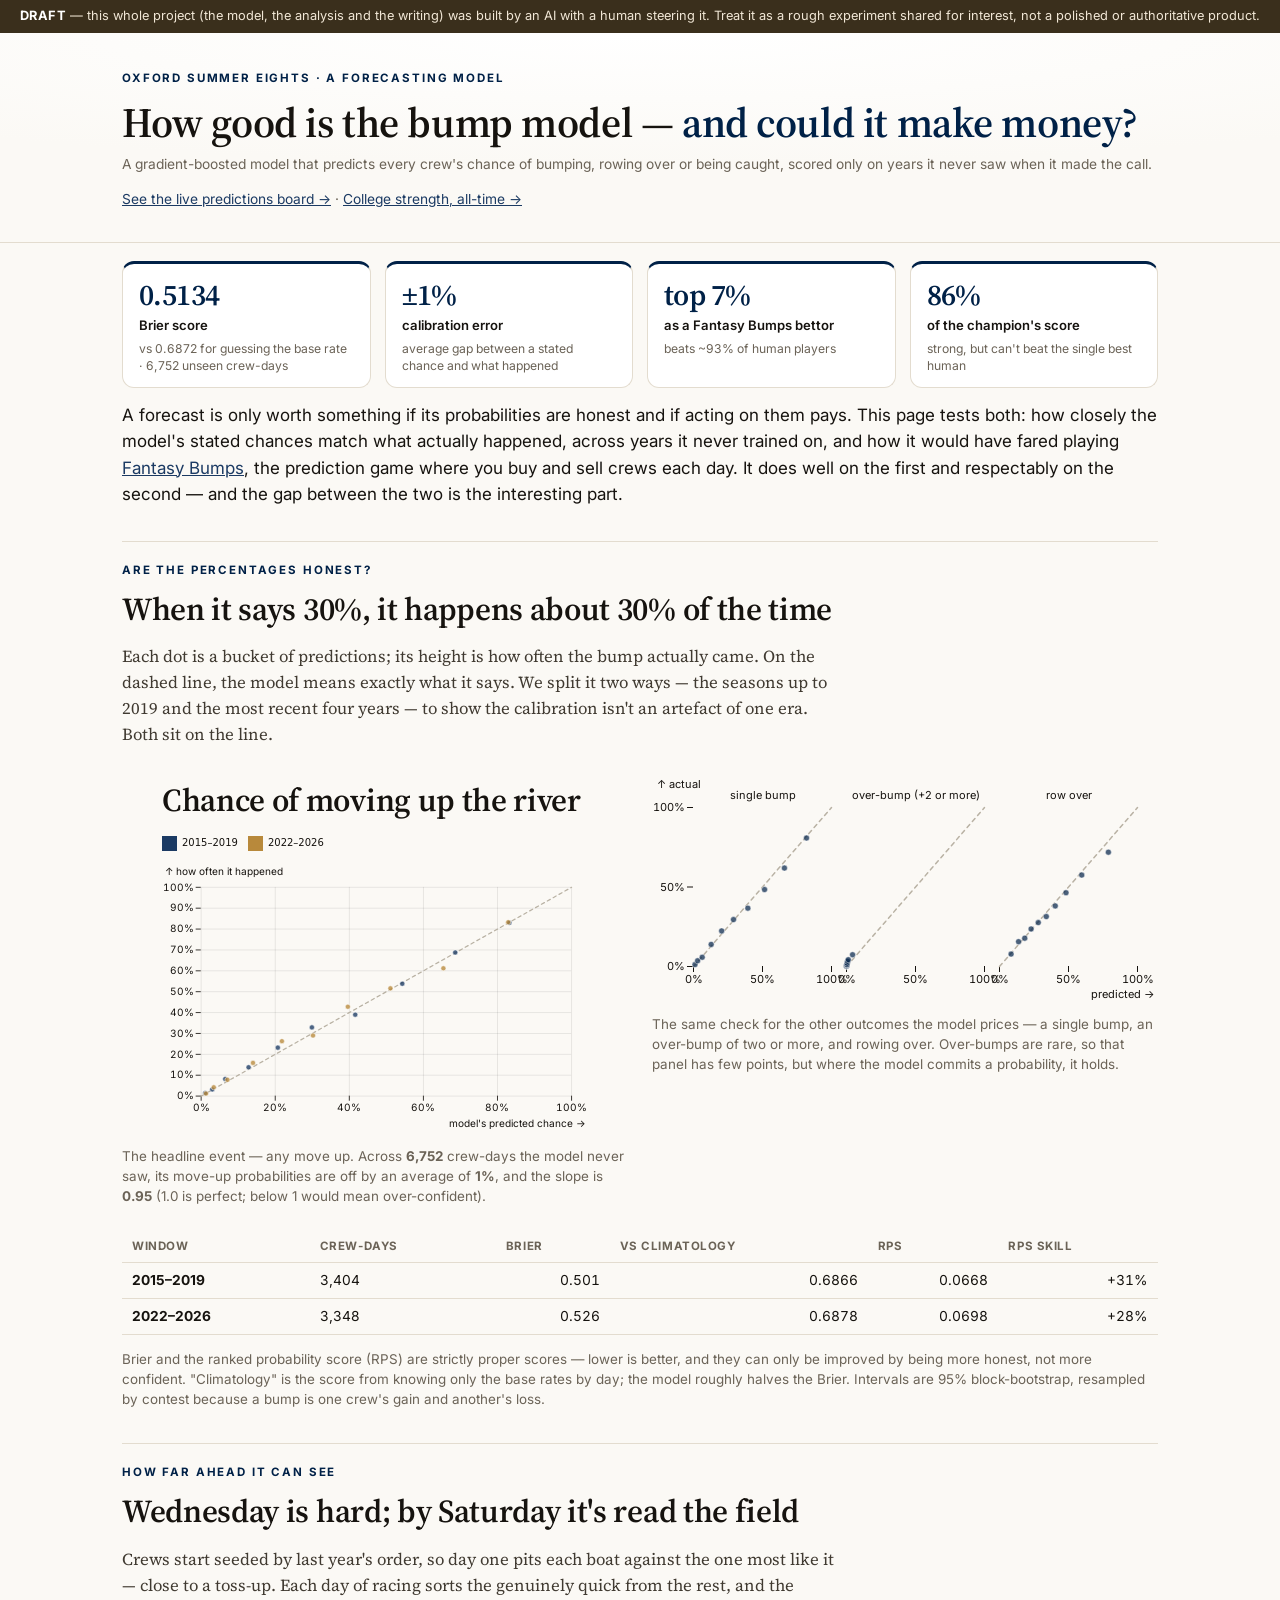
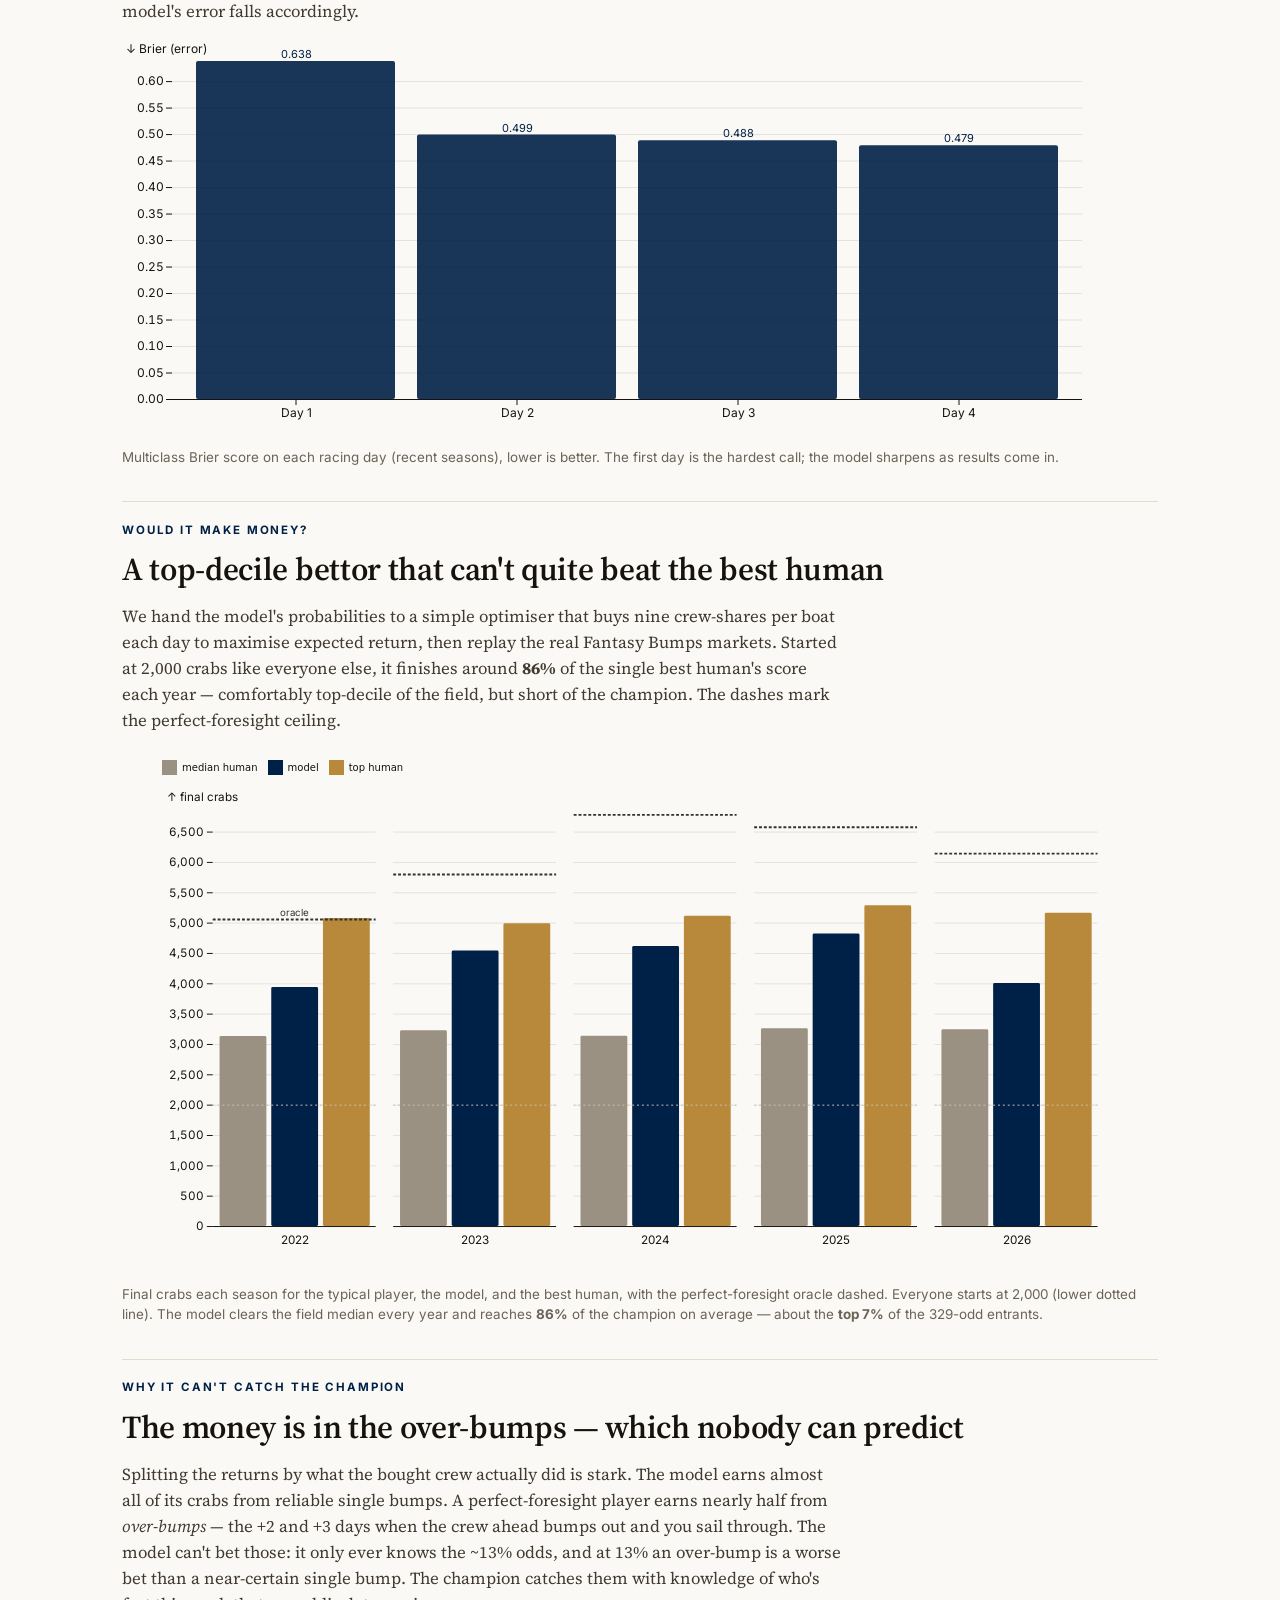
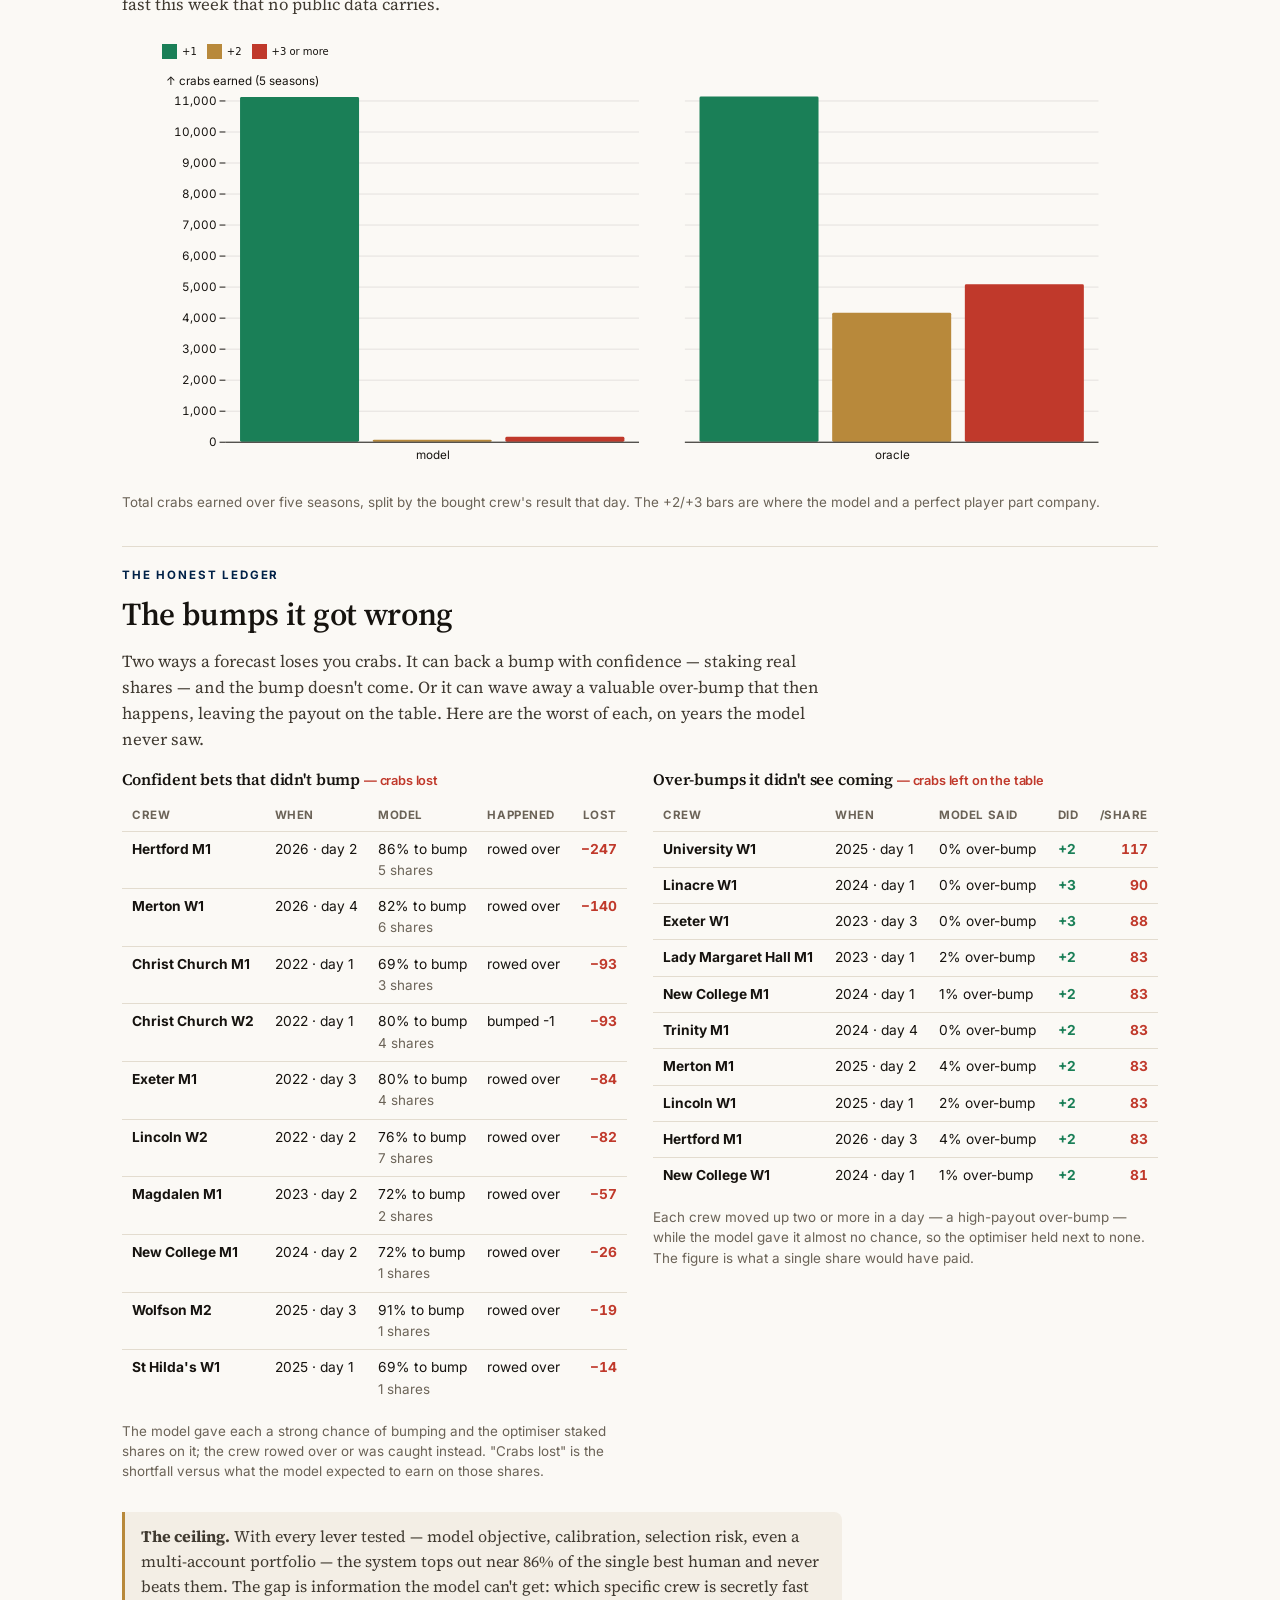
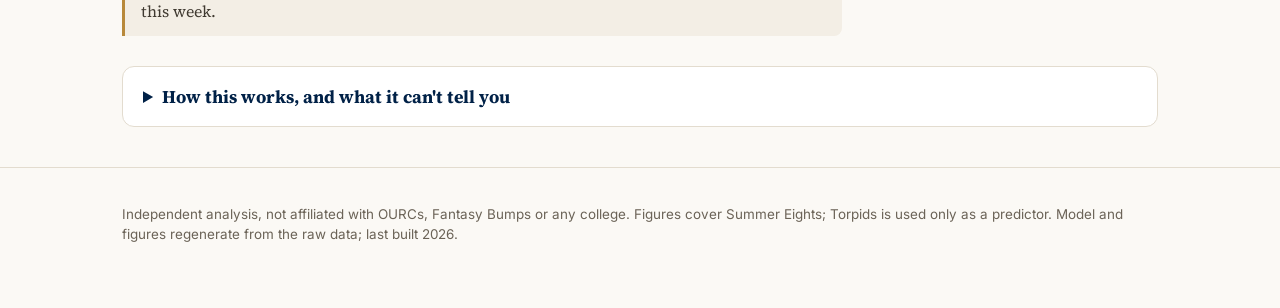
==== index.html @ 1f90f21f "Refocus site on predictive accuracy & betting index.html is now a report on the leak-free gradient-b" ====
<!doctype html>
<html lang="en">
<head>
<meta charset="utf-8">
<meta name="viewport" content="width=device-width, initial-scale=1">
<title>How good is the bump model? — accuracy & betting — Oxford Summer Eights</title>
<meta name="description" content="A gradient-boosted forecasting model for Oxford Summer Eights bumps, scored only on years it never saw: how well-calibrated it is, and how it would do as a Fantasy Bumps bettor — including the bumps it got wrong.">
<meta property="og:title" content="How good is the bump model? — accuracy & betting">
<meta property="og:description" content="Calibration, accuracy and Fantasy-Bumps betting performance for a leak-free bump forecasting model — including where it lost money.">
<link rel="preconnect" href="https://fonts.googleapis.com">
<link rel="preconnect" href="https://fonts.gstatic.com" crossorigin>
<link href="https://fonts.googleapis.com/css2?family=Inter:wght@400;500;600;700&family=Source+Serif+4:ital,opsz,wght@0,8..60,400;0,8..60,600;1,8..60,400&display=swap" rel="stylesheet">
<link rel="stylesheet" href="css/style.css">
<script src="js/vendor/d3.min.js"></script>
<script src="js/vendor/plot.umd.min.js"></script>
</head>
<body>

<div class="draftnote"><strong>DRAFT</strong> — this whole project (the model, the analysis and the writing) was built by an AI with a human steering it. Treat it as a rough experiment shared for interest, not a polished or authoritative product.</div>

<header class="top">
  <div class="wrap">
    <div class="row">
      <div>
        <p class="kicker">Oxford Summer Eights · a forecasting model</p>
        <h1>How good is the bump model — <em>and could it make money?</em></h1>
      </div>
    </div>
    <p class="metaline" id="headline">A gradient-boosted model that predicts every crew's chance of bumping, rowing over or being caught, scored only on years it never saw when it made the call.</p>
    <p class="metaline" style="margin-top:3px"><a href="board.html">See the live predictions board →</a> · <a href="ratings.html">College strength, all-time →</a></p>
  </div>
</header>

<main class="wrap">

  <section aria-label="Summary">
    <div id="kpis" class="kpis"></div>
    <p class="lead" style="margin-top:14px">A forecast is only worth something if its probabilities are honest and if acting on them pays. This page tests both: how closely the model's stated chances match what actually happened, across years it never trained on, and how it would have fared playing <a href="https://fantasybumps.org.uk">Fantasy Bumps</a>, the prediction game where you buy and sell crews each day. It does well on the first and respectably on the second — and the gap between the two is the interesting part.</p>
  </section>

  <!-- ===== CALIBRATION ===== -->
  <section class="why" aria-label="Calibration">
    <p class="kicker">Are the percentages honest?</p>
    <h2>When it says 30%, it happens about 30% of the time</h2>
    <p class="lead">Each dot is a bucket of predictions; its height is how often the bump actually came. On the dashed line, the model means exactly what it says. We split it two ways — the seasons up to 2019 and the most recent four years — to show the calibration isn't an artefact of one era. Both sit on the line.</p>
    <div class="cal-grid">
      <div><div id="chart-rel-up" class="chart"></div><p class="small" id="rel-up-cap"></p></div>
      <div><div id="chart-rel-grid" class="chart"></div><p class="small">The same check for the other outcomes the model prices — a single bump, an over-bump of two or more, and rowing over. Over-bumps are rare, so that panel has few points, but where the model commits a probability, it holds.</p></div>
    </div>
    <div id="acc-table" class="acctab"></div>
    <p class="small">Brier and the ranked probability score (RPS) are strictly proper scores — lower is better, and they can only be improved by being more honest, not more confident. "Climatology" is the score from knowing only the base rates by day; the model roughly halves the Brier. Intervals are 95% block-bootstrap, resampled by contest because a bump is one crew's gain and another's loss.</p>
  </section>

  <!-- ===== ACCURACY THROUGH THE WEEK ===== -->
  <section class="why" aria-label="Accuracy by day">
    <p class="kicker">How far ahead it can see</p>
    <h2>Wednesday is hard; by Saturday it's read the field</h2>
    <p class="lead">Crews start seeded by last year's order, so day one pits each boat against the one most like it — close to a toss-up. Each day of racing sorts the genuinely quick from the rest, and the model's error falls accordingly.</p>
    <div id="chart-byday" class="chart"></div>
    <p class="small">Multiclass Brier score on each racing day (recent seasons), lower is better. The first day is the hardest call; the model sharpens as results come in.</p>
  </section>

  <!-- ===== BETTING ===== -->
  <section class="why" aria-label="Betting performance">
    <p class="kicker">Would it make money?</p>
    <h2>A top-decile bettor that can't quite beat the best human</h2>
    <p class="lead">We hand the model's probabilities to a simple optimiser that buys nine crew-shares per boat each day to maximise expected return, then replay the real Fantasy Bumps markets. Started at 2,000 crabs like everyone else, it finishes around <strong id="bet-mean"></strong> of the single best human's score each year — comfortably top-decile of the field, but short of the champion. The dashes mark the perfect-foresight ceiling.</p>
    <div id="chart-betting" class="chart"></div>
    <p class="small" id="betting-cap"></p>
  </section>

  <!-- ===== WHERE THE VALUE IS ===== -->
  <section class="why" aria-label="Where the value is">
    <p class="kicker">Why it can't catch the champion</p>
    <h2>The money is in the over-bumps — which nobody can predict</h2>
    <p class="lead">Splitting the returns by what the bought crew actually did is stark. The model earns almost all of its crabs from reliable single bumps. A perfect-foresight player earns nearly half from <em>over-bumps</em> — the +2 and +3 days when the crew ahead bumps out and you sail through. The model can't bet those: it only ever knows the ~13% odds, and at 13% an over-bump is a worse bet than a near-certain single bump. The champion catches them with knowledge of who's fast this week that no public data carries.</p>
    <div id="chart-decomp" class="chart"></div>
    <p class="small">Total crabs earned over five seasons, split by the bought crew's result that day. The +2/+3 bars are where the model and a perfect player part company.</p>
  </section>

  <!-- ===== WHERE IT LOST MONEY ===== -->
  <section class="why" aria-label="Where the model lost money">
    <p class="kicker">The honest ledger</p>
    <h2>The bumps it got wrong</h2>
    <p class="lead">Two ways a forecast loses you crabs. It can back a bump with confidence — staking real shares — and the bump doesn't come. Or it can wave away a valuable over-bump that then happens, leaving the payout on the table. Here are the worst of each, on years the model never saw.</p>
    <div class="ledger">
      <div class="ledger-col">
        <h3 class="lc-bad">Confident bets that didn't bump <span class="lc-note">— crabs lost</span></h3>
        <div id="tab-fp" class="losstab"></div>
        <p class="small">The model gave each a strong chance of bumping and the optimiser staked shares on it; the crew rowed over or was caught instead. "Crabs lost" is the shortfall versus what the model expected to earn on those shares.</p>
      </div>
      <div class="ledger-col">
        <h3 class="lc-bad">Over-bumps it didn't see coming <span class="lc-note">— crabs left on the table</span></h3>
        <div id="tab-fn" class="losstab"></div>
        <p class="small">Each crew moved up two or more in a day — a high-payout over-bump — while the model gave it almost no chance, so the optimiser held next to none. The figure is what a single share would have paid.</p>
      </div>
    </div>
    <p class="lead" id="ceiling-note" style="margin-top:18px"></p>
  </section>

  <details class="methods">
    <summary>How this works, and what it can't tell you</summary>
    <div>
      <h3>The model</h3>
      <p>For each crew on each racing day, a gradient-boosted classifier predicts a probability for every possible result — over-bumped, bumped, rowed over, bump, over-bump. Its inputs are where the crew starts, last year's finish, same-year Torpids form, squad continuity and Blues, within-week momentum, and — the part that matters most — the strength and form of the crew immediately ahead (its target) and behind (its chaser), recomputed every day. Unlike the <a href="board.html">interpretable model behind the live board</a>, this one is tuned purely for accurate, well-calibrated probabilities, not for being explainable.</p>
      <h3>How it's scored</h3>
      <p>Strictly out of sample. To score any year, the model is trained only on earlier years and then predicts that year's racing — so every figure here is on data it never saw. Probabilities are graded with proper scoring rules (Brier and the ranked probability score), and calibration with reliability curves; uncertainty bands are block-bootstraps resampled by contest, because crews in a race aren't independent.</p>
      <h3>The betting test</h3>
      <p>The <a href="https://fantasybumps.org.uk">Fantasy Bumps</a> engine is reconstructed exactly — crew prices, payouts and the daily buy/sell — and validated to the crab against the live site. Each day an integer program buys the nine shares per boat that maximise expected crabs under the model's probabilities. The "oracle" is the same optimiser given the actual results: the most any player could have made.</p>
      <h3>What it can't tell you</h3>
      <p>The model can't see who's injured, ill or quietly flying this week. That's exactly the edge the best human players have, and it's why the system tops out a notch below them — every other lever (the training objective, the loss, the risk appetite, even running several accounts) was tested and lands in the same place. "Blues" means the openweight Blue Boat only. Data: <a href="https://bumps.live">bumps.live</a> and Anu Dudhia's archive (agreeing on 99.99% of 20,617 races), Fantasy Bumps, OURCs and Wikipedia.</p>
      <p class="small"><a href="report.html">The full analysis and code →</a> Reproducible from the raw data; built with substantial help from an AI system, checked against the sources throughout.</p>
    </div>
  </details>

</main>

<footer>
  <div class="wrap">
    <p class="small">Independent analysis, not affiliated with OURCs, Fantasy Bumps or any college. Figures cover Summer Eights; Torpids is used only as a predictor. <span id="footer-updated"></span></p>
  </div>
</footer>

<script src="js/accuracy.js" defer></script>
</body>
</html>
---- css/style.css ----
:root{
  --ink:#16130f; --paper:#fbf9f5; --paper2:#f3eee5; --line:#e3dccf;
  --oxford:#002147; --oxford2:#1b3a63;
  --up:#1a7f57; --down:#c0392b; --row:#b8b0a0; --gold:#b8893b; --muted:#6b6357;
  --serif:"Source Serif 4",Georgia,"Times New Roman",serif;
  --sans:"Inter",system-ui,-apple-system,"Segoe UI",Helvetica,Arial,sans-serif;
  --maxw:1080px;
}
*{box-sizing:border-box}
html{scroll-behavior:smooth}
body{margin:0;background:var(--paper);color:var(--ink);font-family:var(--sans);font-size:17px;line-height:1.55;-webkit-font-smoothing:antialiased;text-rendering:optimizeLegibility}
.wrap{max-width:var(--maxw);margin:0 auto;padding:0 22px}
.narrow{max-width:760px}
h1,h2,h3{font-family:var(--serif);font-weight:600;line-height:1.14;letter-spacing:-.01em;margin:0}
h2{font-size:clamp(1.4rem,2.8vw,2rem);margin:0 0 .25em}
h3{font-size:1.04rem;margin:0 0 .15em}
a{color:var(--oxford2)}
strong{font-weight:700}
.small{font-size:.84rem;color:var(--muted);line-height:1.5}
.kicker{font-family:var(--sans);text-transform:uppercase;letter-spacing:.16em;font-size:.72rem;font-weight:700;color:var(--oxford)}
.draftnote{background:#3a2f1c;color:#f1e7d6;font-family:var(--sans);font-size:.8rem;line-height:1.45;text-align:center;padding:7px 14px}
.draftnote strong{color:#fff;letter-spacing:.04em}

/* ===== masthead (compact — the board leads) ===== */
header.top{border-bottom:1px solid var(--line);background:radial-gradient(120% 90% at 50% 0%, #fff 0%, var(--paper) 70%);padding:26px 0 18px}
header.top .row{display:flex;align-items:baseline;justify-content:space-between;flex-wrap:wrap;gap:10px}
header.top h1{font-size:clamp(1.7rem,4vw,2.6rem)}
header.top h1 em{font-style:normal;color:var(--oxford)}
.live{display:inline-flex;align-items:center;gap:7px;font-size:.74rem;font-weight:700;letter-spacing:.06em;text-transform:uppercase;color:var(--up)}
.live .dot{width:8px;height:8px;border-radius:50%;background:var(--up);box-shadow:0 0 0 0 rgba(26,127,87,.5);animation:pulse 2s infinite}
@keyframes pulse{0%{box-shadow:0 0 0 0 rgba(26,127,87,.5)}70%{box-shadow:0 0 0 7px rgba(26,127,87,0)}100%{box-shadow:0 0 0 0 rgba(26,127,87,0)}}
.metaline{margin-top:.5em;color:var(--muted);font-size:.86rem}
.metaline strong{color:var(--ink)}

/* ===== board controls ===== */
.controls{display:flex;align-items:center;justify-content:space-between;gap:12px;flex-wrap:wrap;margin:18px 0 6px}
.tabs{display:flex;gap:8px}
.tab{padding:7px 18px;border:1px solid var(--line);background:#fff;border-radius:22px;cursor:pointer;font-size:.9rem;font-weight:600;color:var(--ink)}
.tab.active{background:var(--oxford);color:#fff;border-color:var(--oxford)}
.legend{display:flex;gap:16px;flex-wrap:wrap;font-size:.78rem;color:var(--muted)}
.legend .k{display:inline-flex;align-items:center;gap:6px}
.legend .sw{width:11px;height:11px;border-radius:3px;display:inline-block}

/* ===== blades watch strip ===== */
.blades-watch{display:flex;align-items:center;gap:12px;flex-wrap:wrap;background:#fff;border:1px solid var(--line);border-left:3px solid var(--gold);border-radius:10px;padding:10px 14px;margin:10px 0 4px}
.blades-watch .lab{font-size:.72rem;text-transform:uppercase;letter-spacing:.08em;font-weight:700;color:var(--gold);white-space:nowrap}
#blades-strip{display:flex;gap:14px;flex-wrap:wrap;font-size:.88rem}
.bw{white-space:nowrap}
.bw-c{font-weight:600}
.bw-p{font-variant-numeric:tabular-nums;color:var(--gold);font-weight:700}

/* ===== field summary (one-glance state of the day) ===== */
.field-summary{margin:14px 0 2px}
.fs-text{font-size:.95rem;color:#3a352d;margin-bottom:7px}
.fs-text strong{color:var(--oxford)}
.fsbar{display:flex;height:11px;border-radius:6px;overflow:hidden;background:var(--paper2)}
.fsbar>span{display:block;height:100%}

/* ===== the board ===== */
#board{margin:6px 0 2px}
.divhead{font-family:var(--sans);text-transform:uppercase;letter-spacing:.1em;font-size:.68rem;font-weight:700;color:var(--muted);margin:16px 0 4px;padding-left:2px}
.divhead:first-child{margin-top:6px}
.crew{background:#fff;border:1px solid var(--line);border-radius:9px;margin:4px 0;overflow:hidden;transition:border-color .12s,box-shadow .12s}
.crew:hover{border-color:#cfc6b6}
.crew.open{border-color:var(--oxford);box-shadow:0 2px 12px rgba(0,33,71,.08)}
.crew-row{display:grid;grid-template-columns:28px 1fr 38px 150px 38px 16px;align-items:center;gap:10px;padding:9px 12px;cursor:pointer}
.crew .pos{font-family:var(--serif);font-weight:600;font-size:1.15rem;color:var(--oxford);text-align:right;font-variant-numeric:tabular-nums}
.crew .who{min-width:0}
.crew .name{font-weight:600;font-size:1rem}
.crew .chase{display:block;font-size:.78rem;color:var(--muted)}
.crew .chase strong{color:#4a4136;font-weight:600}
.head-mark{color:var(--gold);font-weight:600}
.bar{height:10px;border-radius:5px;background:var(--paper2);position:relative;min-width:40px}
.bar>span{position:absolute;left:0;top:0;bottom:0;border-radius:5px}
.dbar{position:relative;height:13px;background:var(--paper2);border-radius:7px;overflow:hidden;min-width:60px}
.dbar .mid{position:absolute;left:50%;top:0;bottom:0;width:1px;background:#cbc3b3}
.dbar .up{position:absolute;left:50%;top:0;bottom:0;background:var(--up)}
.dbar .dn{position:absolute;right:50%;top:0;bottom:0;background:var(--down)}
.pn{font-variant-numeric:tabular-nums;font-weight:700;font-size:.88rem}
.up-n{color:var(--up);text-align:left}
.dn-n{color:var(--down);text-align:right}
.crew.dim{opacity:.3}
.crew.hl{border-color:var(--oxford);box-shadow:0 1px 9px rgba(0,33,71,.12)}
.ctl-right{display:flex;align-items:center;gap:14px;flex-wrap:wrap}
#college-hl{font-size:.85rem;padding:6px 10px;max-width:230px}
.caret{color:var(--muted);font-size:1.2rem;transition:transform .15s;justify-self:center}
.crew.open .caret{transform:rotate(90deg)}
.chip{display:inline-block;font-size:.66rem;font-weight:700;padding:1px 7px;border-radius:10px;background:#f6efe0;color:var(--gold);vertical-align:1px}

/* ===== expanded crew detail ===== */
.detail{padding:4px 14px 14px;border-top:1px dashed var(--line);background:#fdfcf9}
.splitbars{display:grid;gap:6px;margin:10px 0 4px;max-width:520px}
.sb{display:grid;grid-template-columns:186px 1fr 44px;align-items:center;gap:10px}
.sb-l{font-size:.8rem;color:var(--muted);line-height:1.25}
.sb .bar{height:8px}
.sb-n{font-variant-numeric:tabular-nums;font-size:.82rem;text-align:right;font-weight:600}
.dsplit,.dblade{font-size:.88rem;margin:8px 0 2px}
.dblade{color:#7a5a1e}
.attr{margin-top:12px;border-top:1px solid var(--line);padding-top:8px}
.attr-h{font-size:.86rem;font-weight:700}
.attr-h .vs{font-weight:400;color:var(--muted)}
.attr-note{font-size:.78rem;color:var(--muted);margin:2px 0 0;line-height:1.45}
.wf{margin:2px 0}

/* ===== why panels ===== */
.why,.skill{border-top:1px solid var(--line);margin-top:34px;padding-top:8px}
.why .lead,.skill .lead{font-family:var(--serif);font-size:1.05rem;color:#403a31;max-width:720px}
.skill .chart{width:100%;margin:14px 0 6px}
.skill .small{max-width:720px}
.panels{display:grid;grid-template-columns:repeat(auto-fit,minmax(300px,1fr));gap:22px;margin-top:18px}
.panel{background:#fff;border:1px solid var(--line);border-radius:12px;padding:18px 18px 14px}
.panel .tag{font-size:.68rem;text-transform:uppercase;letter-spacing:.09em;color:var(--gold);font-weight:700}
.panel p{font-size:.9rem;color:#3a352d;margin:.4em 0 0}
.panel .chart{width:100%;min-height:60px;margin-top:8px}
.chart svg{max-width:100%;height:auto;font-family:var(--sans)!important}
figcaption{font-size:.78rem;color:var(--muted);margin-top:.5em;line-height:1.45;border-left:2px solid var(--line);padding-left:.8em}

/* ===== college lookup ===== */
.lookup{border-top:1px solid var(--line);margin-top:34px;padding-top:8px}
.lookup .pick{display:flex;gap:10px;flex-wrap:wrap;margin:.8em 0 0}
select{font-family:var(--sans);font-size:1rem;padding:9px 12px;border:1px solid var(--line);border-radius:8px;background:#fff;color:var(--ink)}
#lookup-result{margin-top:1.2em}
.recordline{display:flex;flex-wrap:wrap;gap:14px;margin:.4em 0 1em}
.rec{background:#fff;border:1px solid var(--line);border-radius:10px;padding:12px 16px;min-width:104px}
.rec .n{font-family:var(--serif);font-size:1.7rem;font-weight:600;color:var(--oxford);line-height:1}
.rec .l{font-size:.74rem;color:var(--muted);margin-top:.35em}
.statusline{font-size:.95rem;color:#3a352d;margin:.2em 0 .6em}

/* ===== methods ===== */
details.methods{margin:30px 0 0;background:#fff;border:1px solid var(--line);border-radius:12px;padding:2px 20px}
details.methods summary{cursor:pointer;font-weight:700;font-family:var(--serif);font-size:1.12rem;padding:14px 0;color:var(--oxford)}
details.methods[open] summary{border-bottom:1px solid var(--line);margin-bottom:1em}
.methods h3{font-size:.98rem;margin:1.3em 0 .2em}
.methods p,.methods li{font-size:.88rem;line-height:1.55;color:#3a352d}

footer{border-top:1px solid var(--line);margin-top:40px;padding:22px 0 50px;color:var(--muted);font-size:.82rem}

@media (max-width:620px){
  body{font-size:16px}
  .crew-row{grid-template-columns:22px 1fr 30px 78px 30px 12px;gap:6px;padding:9px 10px}
  .pn{font-size:.76rem}
  .dbar{min-width:48px;height:12px}
  .crew .name{font-size:.92rem}
  .ctl-right{gap:8px;width:100%}
  #college-hl{flex:1}
}

/* ===== accuracy & betting report ===== */
.chart{width:100%;margin:12px 0 6px}
.kpis{display:grid;grid-template-columns:repeat(auto-fit,minmax(190px,1fr));gap:14px;margin-top:18px}
.kpi{background:#fff;border:1px solid var(--line);border-top:3px solid var(--oxford);border-radius:12px;padding:16px 16px 13px}
.kpi-big{font-family:var(--serif);font-weight:600;font-size:1.85rem;line-height:1;color:var(--oxford);letter-spacing:-.02em}
.kpi-lab{font-size:.82rem;font-weight:600;color:var(--ink);margin-top:6px}
.kpi-sub{font-size:.76rem;color:var(--muted);margin-top:4px;line-height:1.4}
.cal-grid{display:grid;grid-template-columns:1fr 1fr;gap:24px;margin-top:14px}
@media (max-width:760px){.cal-grid{grid-template-columns:1fr}}
.acctab,.losstab{margin-top:12px;overflow-x:auto}
.acctab table,.losstab table{width:100%;border-collapse:collapse;font-size:.86rem}
.acctab th,.losstab th{text-align:left;font-family:var(--sans);font-size:.72rem;text-transform:uppercase;letter-spacing:.05em;color:var(--muted);font-weight:700;padding:6px 10px;border-bottom:1.5px solid var(--line)}
.acctab td,.losstab td{padding:7px 10px;border-bottom:1px solid var(--line);vertical-align:top}
.acctab td.num,.losstab td.num,.acctab th.num,.losstab th.num{text-align:right;font-variant-numeric:tabular-nums}
.losstab td.bad{font-weight:700;color:var(--down)}
.losstab tr:last-child td{border-bottom:none}
.ledger{display:grid;grid-template-columns:1fr 1fr;gap:26px;margin-top:14px}
@media (max-width:760px){.ledger{grid-template-columns:1fr}}
.ledger-col h3{font-size:1rem}
.lc-note{font-family:var(--sans);font-weight:600;font-size:.8rem;color:var(--down)}
#ceiling-note{background:var(--paper2);border-left:3px solid var(--gold);border-radius:0 8px 8px 0;padding:12px 16px;font-size:1rem}
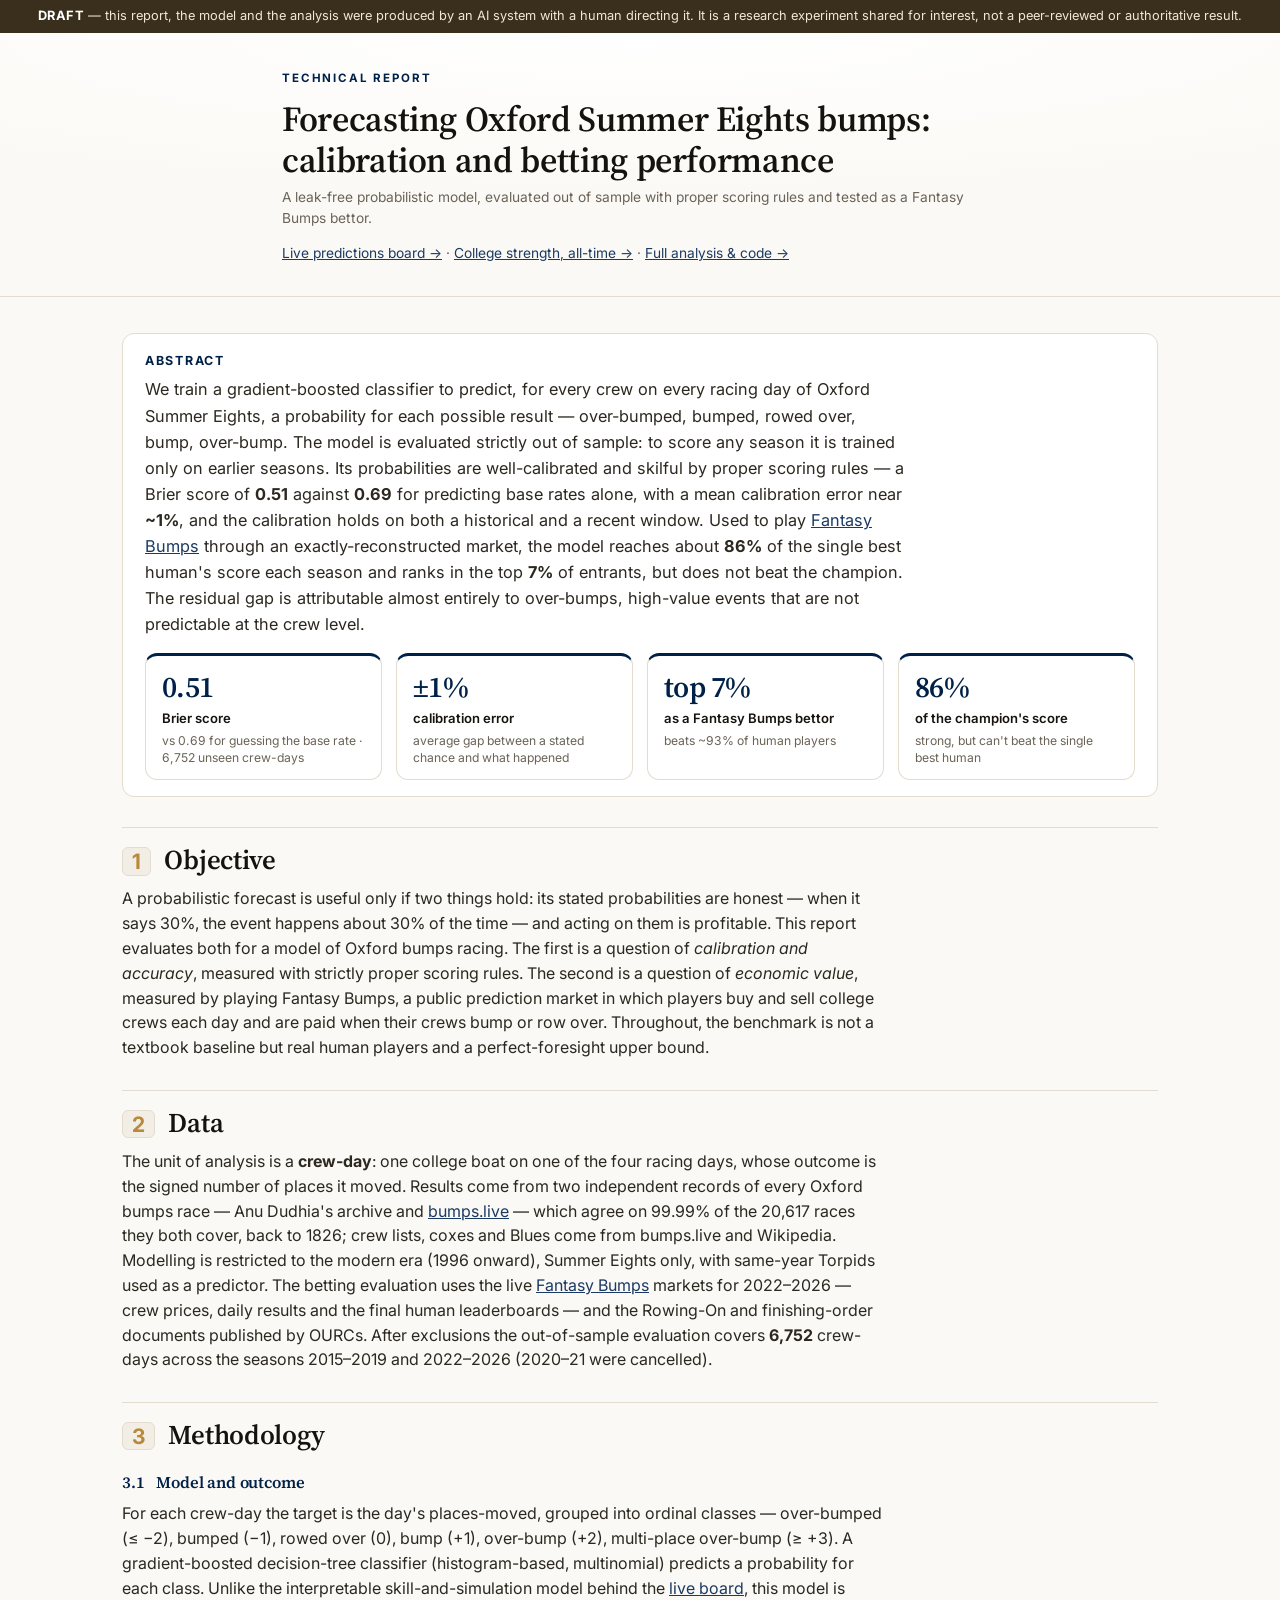
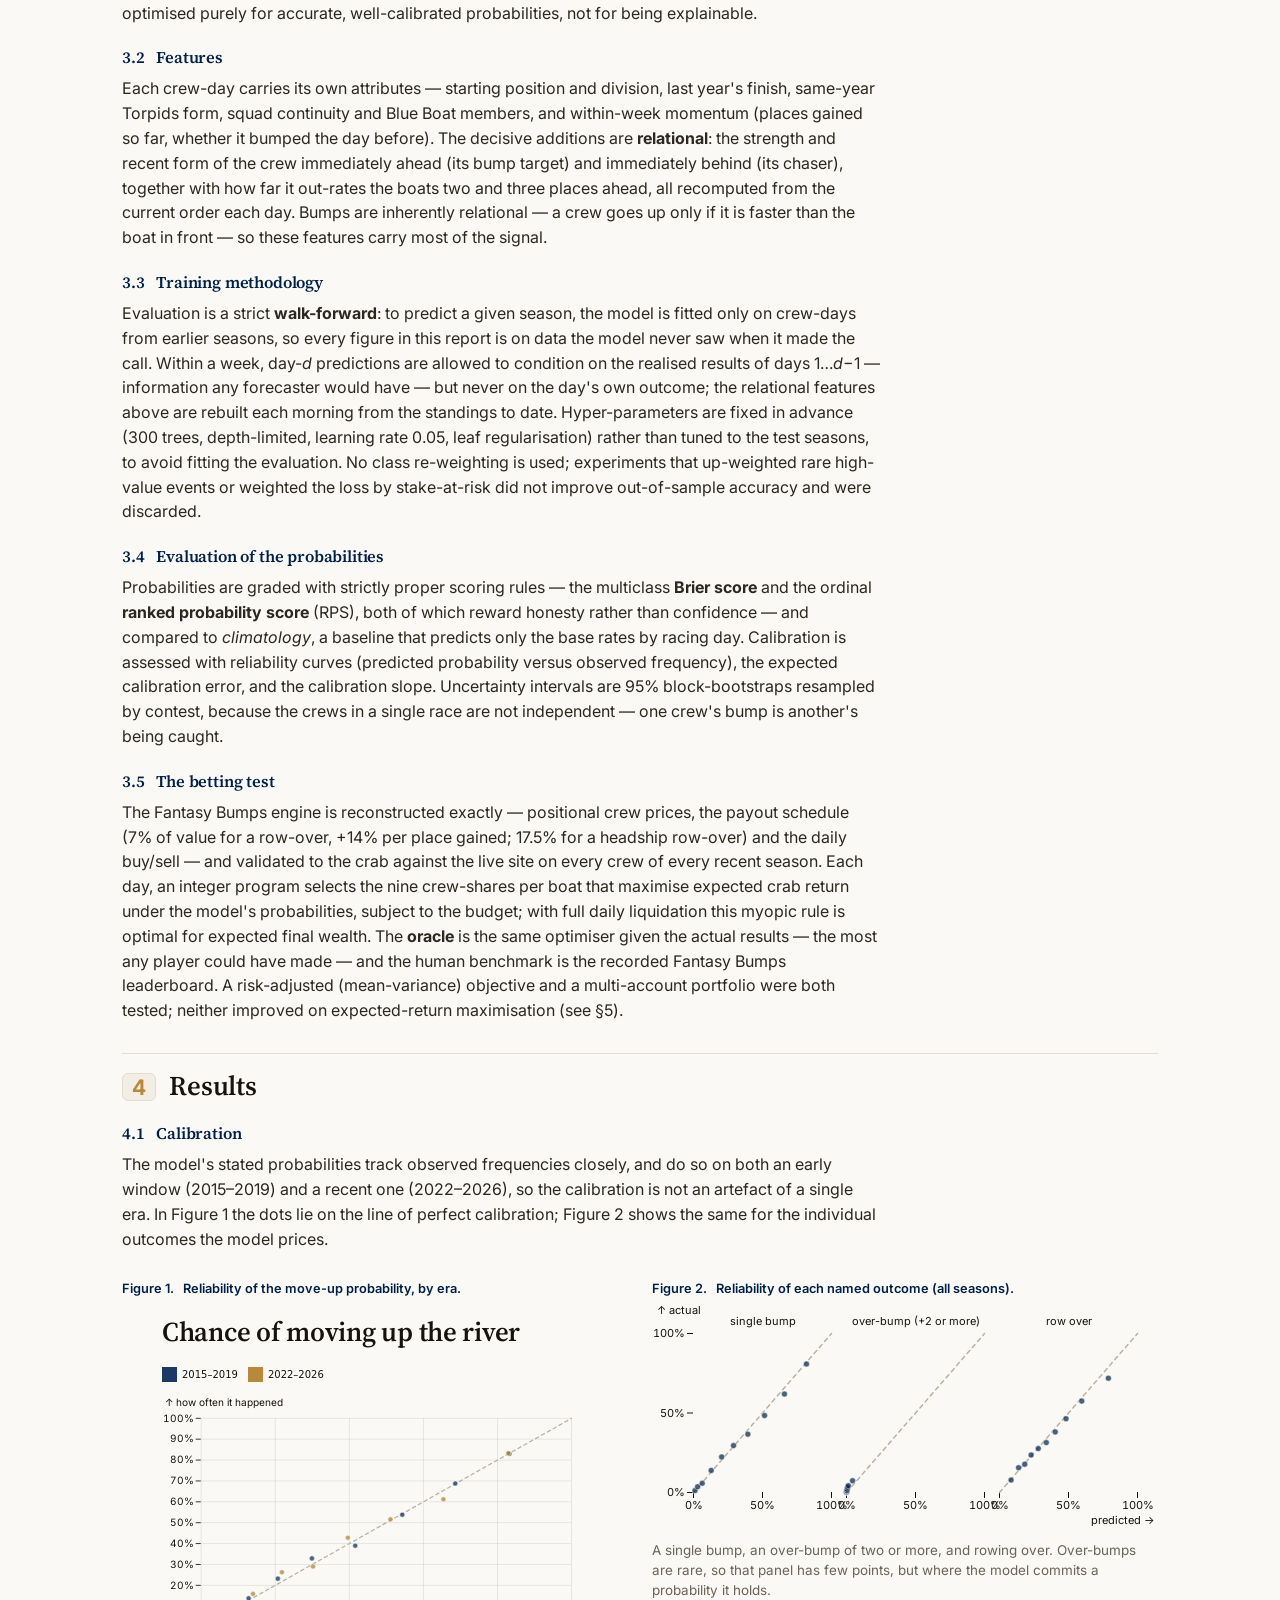
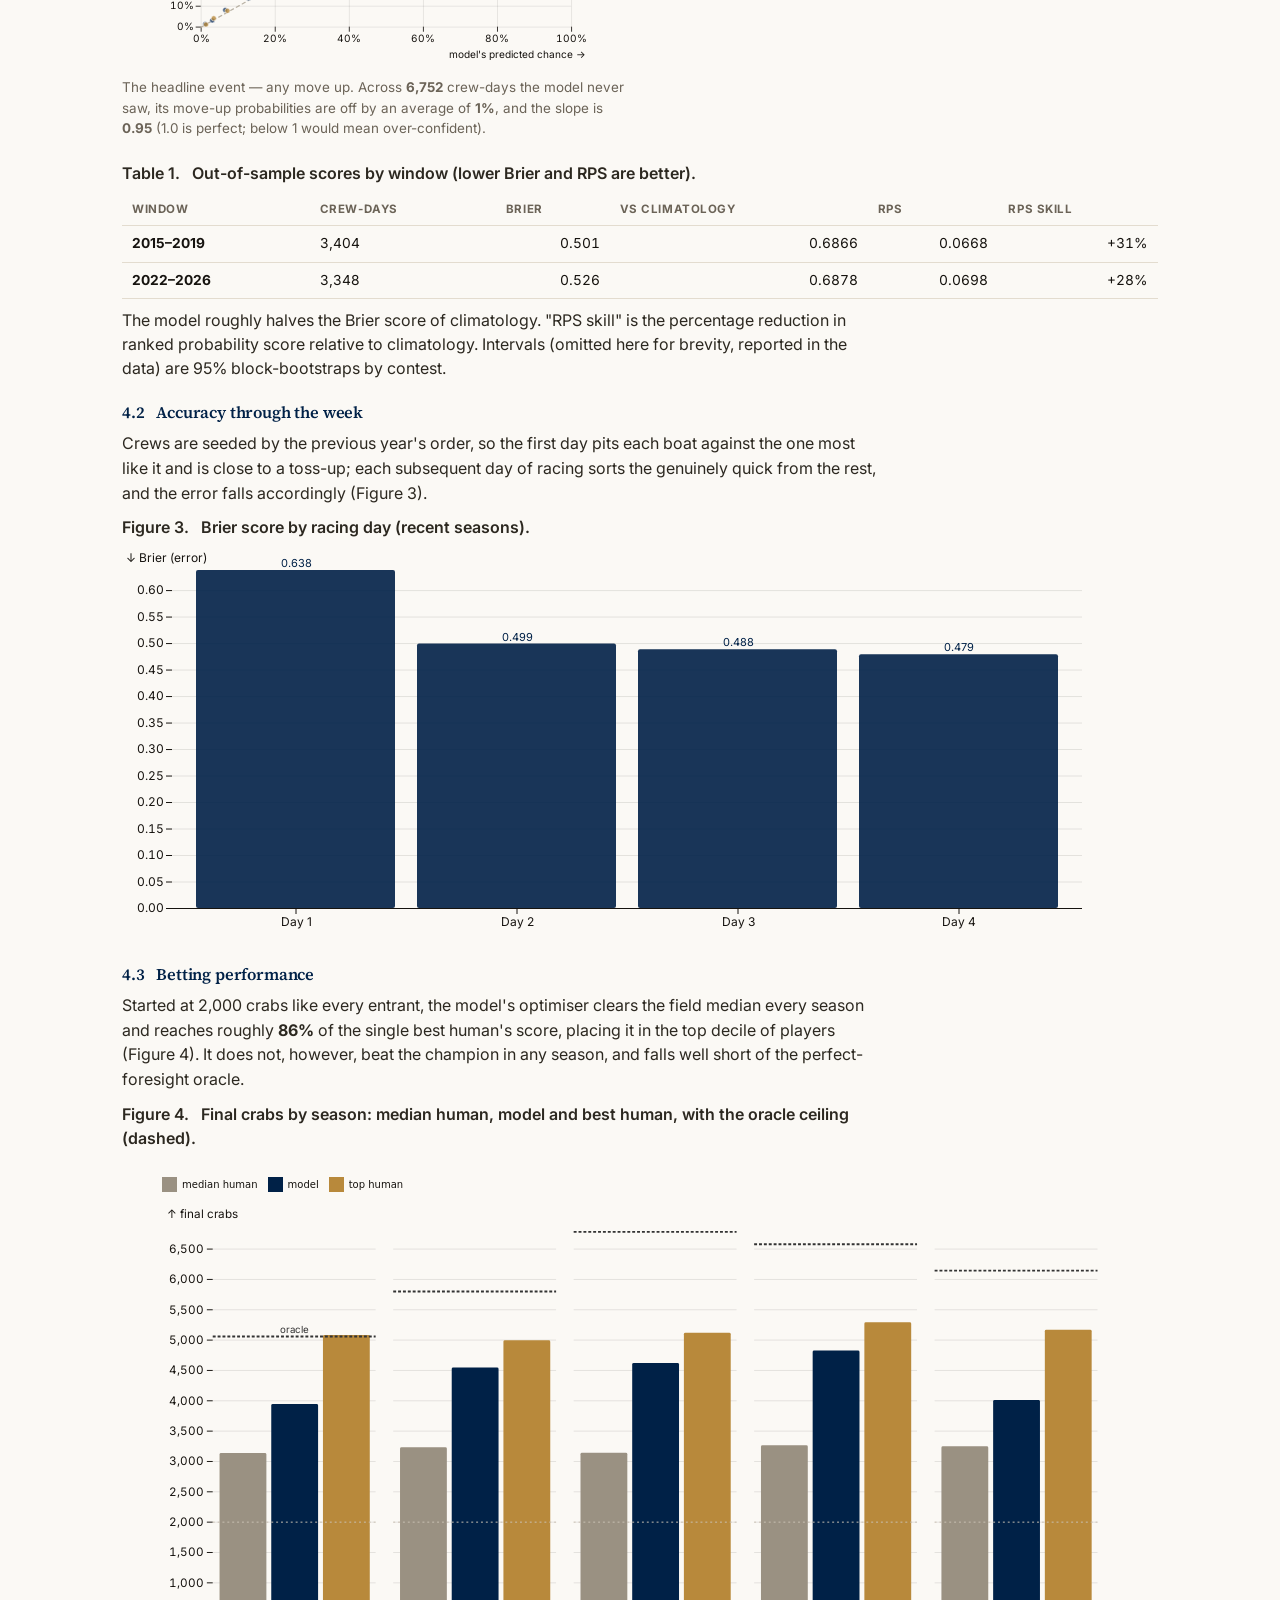
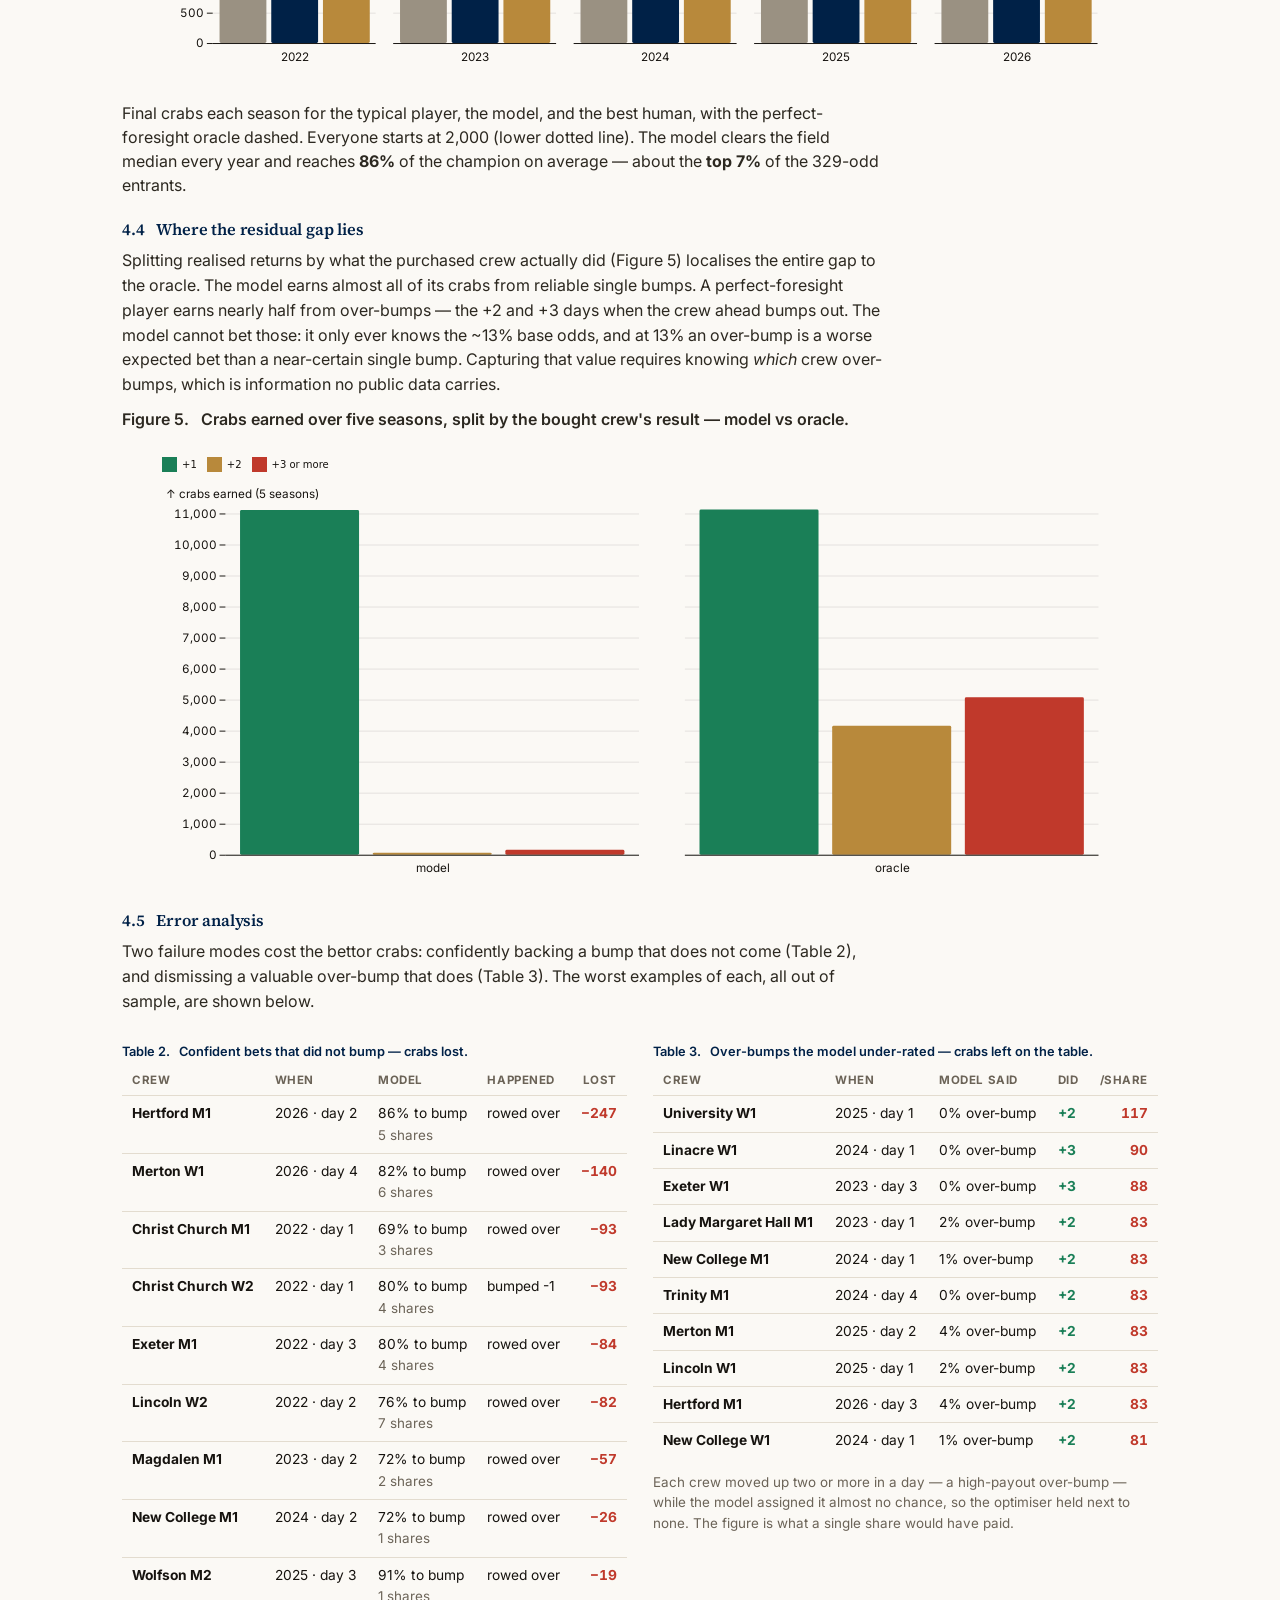
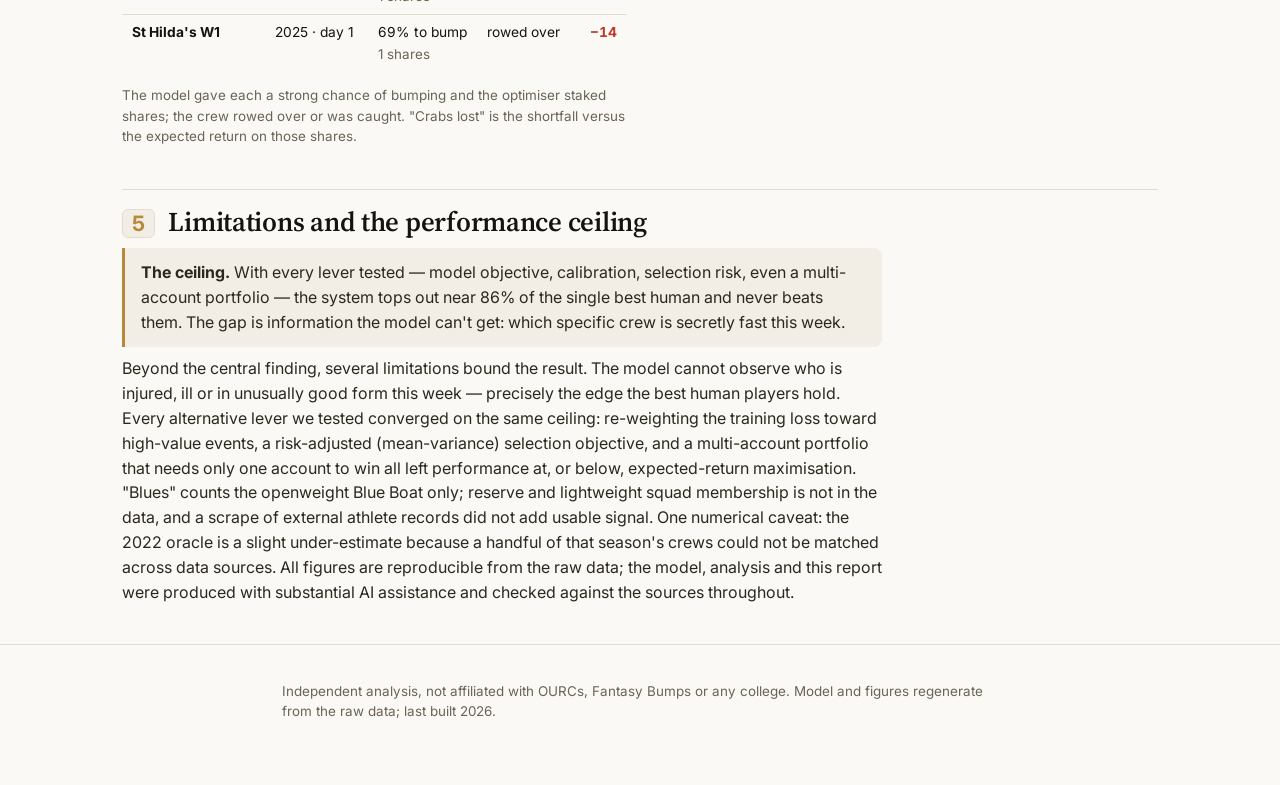
==== commit 25f5c742: "Restructure site as a scientific report (objective, data, methodology, results) Reorganise index.htm" ====
--- a/index.html
+++ b/index.html
@@ -3,10 +3,10 @@
 <head>
 <meta charset="utf-8">
 <meta name="viewport" content="width=device-width, initial-scale=1">
-<title>How good is the bump model? — accuracy & betting — Oxford Summer Eights</title>
-<meta name="description" content="A gradient-boosted forecasting model for Oxford Summer Eights bumps, scored only on years it never saw: how well-calibrated it is, and how it would do as a Fantasy Bumps bettor — including the bumps it got wrong.">
-<meta property="og:title" content="How good is the bump model? — accuracy & betting">
-<meta property="og:description" content="Calibration, accuracy and Fantasy-Bumps betting performance for a leak-free bump forecasting model — including where it lost money.">
+<title>Forecasting Oxford Summer Eights bumps — calibration & betting (technical report)</title>
+<meta name="description" content="A technical report on a leak-free gradient-boosted model for Oxford Summer Eights bumps racing: objective, data, methodology and results — out-of-sample calibration, proper-scoring accuracy, and Fantasy Bumps betting performance against human players and a perfect-foresight oracle.">
+<meta property="og:title" content="Forecasting Oxford Summer Eights bumps — a technical report">
+<meta property="og:description" content="Objective, data, methodology and results for a calibrated bump-forecasting model and its Fantasy Bumps betting performance.">
 <link rel="preconnect" href="https://fonts.googleapis.com">
 <link rel="preconnect" href="https://fonts.gstatic.com" crossorigin>
 <link href="https://fonts.googleapis.com/css2?family=Inter:wght@400;500;600;700&family=Source+Serif+4:ital,opsz,wght@0,8..60,400;0,8..60,600;1,8..60,400&display=swap" rel="stylesheet">
@@ -16,108 +16,116 @@
 </head>
 <body>
 
-<div class="draftnote"><strong>DRAFT</strong> — this whole project (the model, the analysis and the writing) was built by an AI with a human steering it. Treat it as a rough experiment shared for interest, not a polished or authoritative product.</div>
+<div class="draftnote"><strong>DRAFT</strong> — this report, the model and the analysis were produced by an AI system with a human directing it. It is a research experiment shared for interest, not a peer-reviewed or authoritative result.</div>
 
 <header class="top">
-  <div class="wrap">
-    <div class="row">
-      <div>
-        <p class="kicker">Oxford Summer Eights · a forecasting model</p>
-        <h1>How good is the bump model — <em>and could it make money?</em></h1>
-      </div>
-    </div>
-    <p class="metaline" id="headline">A gradient-boosted model that predicts every crew's chance of bumping, rowing over or being caught, scored only on years it never saw when it made the call.</p>
-    <p class="metaline" style="margin-top:3px"><a href="board.html">See the live predictions board →</a> · <a href="ratings.html">College strength, all-time →</a></p>
+  <div class="wrap narrow">
+    <p class="kicker">Technical report</p>
+    <h1>Forecasting Oxford Summer Eights bumps: calibration and betting performance</h1>
+    <p class="metaline" id="byline">A leak-free probabilistic model, evaluated out of sample with proper scoring rules and tested as a Fantasy Bumps bettor.</p>
+    <p class="metaline" style="margin-top:3px"><a href="board.html">Live predictions board →</a> · <a href="ratings.html">College strength, all-time →</a> · <a href="report.html">Full analysis & code →</a></p>
   </div>
 </header>
 
-<main class="wrap">
+<main class="wrap report">
 
-  <section aria-label="Summary">
+  <!-- ===== ABSTRACT ===== -->
+  <section class="abstract" aria-label="Abstract">
+    <h2 class="ab-h">Abstract</h2>
+    <p>We train a gradient-boosted classifier to predict, for every crew on every racing day of Oxford Summer Eights, a probability for each possible result — over-bumped, bumped, rowed over, bump, over-bump. The model is evaluated strictly out of sample: to score any season it is trained only on earlier seasons. Its probabilities are well-calibrated and skilful by proper scoring rules — a Brier score of <strong id="ab-brier">—</strong> against <strong id="ab-clim">—</strong> for predicting base rates alone, with a mean calibration error near <strong id="ab-ece">—</strong>, and the calibration holds on both a historical and a recent window. Used to play <a href="https://fantasybumps.org.uk">Fantasy Bumps</a> through an exactly-reconstructed market, the model reaches about <strong id="ab-champ">—</strong> of the single best human's score each season and ranks in the top <strong id="ab-decile">—</strong> of entrants, but does not beat the champion. The residual gap is attributable almost entirely to over-bumps, high-value events that are not predictable at the crew level.</p>
     <div id="kpis" class="kpis"></div>
-    <p class="lead" style="margin-top:14px">A forecast is only worth something if its probabilities are honest and if acting on them pays. This page tests both: how closely the model's stated chances match what actually happened, across years it never trained on, and how it would have fared playing <a href="https://fantasybumps.org.uk">Fantasy Bumps</a>, the prediction game where you buy and sell crews each day. It does well on the first and respectably on the second — and the gap between the two is the interesting part.</p>
   </section>
 
-  <!-- ===== CALIBRATION ===== -->
-  <section class="why" aria-label="Calibration">
-    <p class="kicker">Are the percentages honest?</p>
-    <h2>When it says 30%, it happens about 30% of the time</h2>
-    <p class="lead">Each dot is a bucket of predictions; its height is how often the bump actually came. On the dashed line, the model means exactly what it says. We split it two ways — the seasons up to 2019 and the most recent four years — to show the calibration isn't an artefact of one era. Both sit on the line.</p>
-    <div class="cal-grid">
-      <div><div id="chart-rel-up" class="chart"></div><p class="small" id="rel-up-cap"></p></div>
-      <div><div id="chart-rel-grid" class="chart"></div><p class="small">The same check for the other outcomes the model prices — a single bump, an over-bump of two or more, and rowing over. Over-bumps are rare, so that panel has few points, but where the model commits a probability, it holds.</p></div>
-    </div>
-    <div id="acc-table" class="acctab"></div>
-    <p class="small">Brier and the ranked probability score (RPS) are strictly proper scores — lower is better, and they can only be improved by being more honest, not more confident. "Climatology" is the score from knowing only the base rates by day; the model roughly halves the Brier. Intervals are 95% block-bootstrap, resampled by contest because a bump is one crew's gain and another's loss.</p>
+  <!-- ===== 1. OBJECTIVE ===== -->
+  <section class="rsec" aria-label="Objective">
+    <h2><span class="secno">1</span> Objective</h2>
+    <p>A probabilistic forecast is useful only if two things hold: its stated probabilities are honest — when it says 30%, the event happens about 30% of the time — and acting on them is profitable. This report evaluates both for a model of Oxford bumps racing. The first is a question of <em>calibration and accuracy</em>, measured with strictly proper scoring rules. The second is a question of <em>economic value</em>, measured by playing Fantasy Bumps, a public prediction market in which players buy and sell college crews each day and are paid when their crews bump or row over. Throughout, the benchmark is not a textbook baseline but real human players and a perfect-foresight upper bound.</p>
   </section>
 
-  <!-- ===== ACCURACY THROUGH THE WEEK ===== -->
-  <section class="why" aria-label="Accuracy by day">
-    <p class="kicker">How far ahead it can see</p>
-    <h2>Wednesday is hard; by Saturday it's read the field</h2>
-    <p class="lead">Crews start seeded by last year's order, so day one pits each boat against the one most like it — close to a toss-up. Each day of racing sorts the genuinely quick from the rest, and the model's error falls accordingly.</p>
-    <div id="chart-byday" class="chart"></div>
-    <p class="small">Multiclass Brier score on each racing day (recent seasons), lower is better. The first day is the hardest call; the model sharpens as results come in.</p>
+  <!-- ===== 2. DATA ===== -->
+  <section class="rsec" aria-label="Data">
+    <h2><span class="secno">2</span> Data</h2>
+    <p>The unit of analysis is a <strong>crew-day</strong>: one college boat on one of the four racing days, whose outcome is the signed number of places it moved. Results come from two independent records of every Oxford bumps race — Anu Dudhia's archive and <a href="https://bumps.live">bumps.live</a> — which agree on 99.99% of the 20,617 races they both cover, back to 1826; crew lists, coxes and Blues come from bumps.live and Wikipedia. Modelling is restricted to the modern era (1996 onward), Summer Eights only, with same-year Torpids used as a predictor. The betting evaluation uses the live <a href="https://fantasybumps.org.uk">Fantasy Bumps</a> markets for 2022–2026 — crew prices, daily results and the final human leaderboards — and the Rowing-On and finishing-order documents published by OURCs. After exclusions the out-of-sample evaluation covers <strong id="d-n">—</strong> crew-days across the seasons 2015–2019 and 2022–2026 (2020–21 were cancelled).</p>
   </section>
 
-  <!-- ===== BETTING ===== -->
-  <section class="why" aria-label="Betting performance">
-    <p class="kicker">Would it make money?</p>
-    <h2>A top-decile bettor that can't quite beat the best human</h2>
-    <p class="lead">We hand the model's probabilities to a simple optimiser that buys nine crew-shares per boat each day to maximise expected return, then replay the real Fantasy Bumps markets. Started at 2,000 crabs like everyone else, it finishes around <strong id="bet-mean"></strong> of the single best human's score each year — comfortably top-decile of the field, but short of the champion. The dashes mark the perfect-foresight ceiling.</p>
+  <!-- ===== 3. METHODOLOGY ===== -->
+  <section class="rsec" aria-label="Methodology">
+    <h2><span class="secno">3</span> Methodology</h2>
+
+    <h3>3.1 &ensp;Model and outcome</h3>
+    <p>For each crew-day the target is the day's places-moved, grouped into ordinal classes — over-bumped (≤ −2), bumped (−1), rowed over (0), bump (+1), over-bump (+2), multi-place over-bump (≥ +3). A gradient-boosted decision-tree classifier (histogram-based, multinomial) predicts a probability for each class. Unlike the interpretable skill-and-simulation model behind the <a href="board.html">live board</a>, this model is optimised purely for accurate, well-calibrated probabilities, not for being explainable.</p>
+
+    <h3>3.2 &ensp;Features</h3>
+    <p>Each crew-day carries its own attributes — starting position and division, last year's finish, same-year Torpids form, squad continuity and Blue Boat members, and within-week momentum (places gained so far, whether it bumped the day before). The decisive additions are <strong>relational</strong>: the strength and recent form of the crew immediately ahead (its bump target) and immediately behind (its chaser), together with how far it out-rates the boats two and three places ahead, all recomputed from the current order each day. Bumps are inherently relational — a crew goes up only if it is faster than the boat in front — so these features carry most of the signal.</p>
+
+    <h3>3.3 &ensp;Training methodology</h3>
+    <p>Evaluation is a strict <strong>walk-forward</strong>: to predict a given season, the model is fitted only on crew-days from earlier seasons, so every figure in this report is on data the model never saw when it made the call. Within a week, day-<em>d</em> predictions are allowed to condition on the realised results of days 1…<em>d</em>−1 — information any forecaster would have — but never on the day's own outcome; the relational features above are rebuilt each morning from the standings to date. Hyper-parameters are fixed in advance (300 trees, depth-limited, learning rate 0.05, leaf regularisation) rather than tuned to the test seasons, to avoid fitting the evaluation. No class re-weighting is used; experiments that up-weighted rare high-value events or weighted the loss by stake-at-risk did not improve out-of-sample accuracy and were discarded.</p>
+
+    <h3>3.4 &ensp;Evaluation of the probabilities</h3>
+    <p>Probabilities are graded with strictly proper scoring rules — the multiclass <strong>Brier score</strong> and the ordinal <strong>ranked probability score</strong> (RPS), both of which reward honesty rather than confidence — and compared to <em>climatology</em>, a baseline that predicts only the base rates by racing day. Calibration is assessed with reliability curves (predicted probability versus observed frequency), the expected calibration error, and the calibration slope. Uncertainty intervals are 95% block-bootstraps resampled by contest, because the crews in a single race are not independent — one crew's bump is another's being caught.</p>
+
+    <h3>3.5 &ensp;The betting test</h3>
+    <p>The Fantasy Bumps engine is reconstructed exactly — positional crew prices, the payout schedule (7% of value for a row-over, +14% per place gained; 17.5% for a headship row-over) and the daily buy/sell — and validated to the crab against the live site on every crew of every recent season. Each day, an integer program selects the nine crew-shares per boat that maximise expected crab return under the model's probabilities, subject to the budget; with full daily liquidation this myopic rule is optimal for expected final wealth. The <strong>oracle</strong> is the same optimiser given the actual results — the most any player could have made — and the human benchmark is the recorded Fantasy Bumps leaderboard. A risk-adjusted (mean-variance) objective and a multi-account portfolio were both tested; neither improved on expected-return maximisation (see §5).</p>
+  </section>
+
+  <!-- ===== 4. RESULTS ===== -->
+  <section class="rsec" aria-label="Results">
+    <h2><span class="secno">4</span> Results</h2>
+
+    <h3>4.1 &ensp;Calibration</h3>
+    <p>The model's stated probabilities track observed frequencies closely, and do so on both an early window (2015–2019) and a recent one (2022–2026), so the calibration is not an artefact of a single era. In Figure 1 the dots lie on the line of perfect calibration; Figure 2 shows the same for the individual outcomes the model prices.</p>
+    <div class="cal-grid">
+      <div><p class="figlab">Figure 1. &ensp;Reliability of the move-up probability, by era.</p><div id="chart-rel-up" class="chart"></div><p class="small" id="rel-up-cap"></p></div>
+      <div><p class="figlab">Figure 2. &ensp;Reliability of each named outcome (all seasons).</p><div id="chart-rel-grid" class="chart"></div><p class="small">A single bump, an over-bump of two or more, and rowing over. Over-bumps are rare, so that panel has few points, but where the model commits a probability it holds.</p></div>
+    </div>
+    <p class="figlab">Table 1. &ensp;Out-of-sample scores by window (lower Brier and RPS are better).</p>
+    <div id="acc-table" class="acctab"></div>
+    <p class="small">The model roughly halves the Brier score of climatology. "RPS skill" is the percentage reduction in ranked probability score relative to climatology. Intervals (omitted here for brevity, reported in the data) are 95% block-bootstraps by contest.</p>
+
+    <h3>4.2 &ensp;Accuracy through the week</h3>
+    <p>Crews are seeded by the previous year's order, so the first day pits each boat against the one most like it and is close to a toss-up; each subsequent day of racing sorts the genuinely quick from the rest, and the error falls accordingly (Figure 3).</p>
+    <p class="figlab">Figure 3. &ensp;Brier score by racing day (recent seasons).</p>
+    <div id="chart-byday" class="chart"></div>
+
+    <h3>4.3 &ensp;Betting performance</h3>
+    <p>Started at 2,000 crabs like every entrant, the model's optimiser clears the field median every season and reaches roughly <strong id="r-champ">—</strong> of the single best human's score, placing it in the top decile of players (Figure 4). It does not, however, beat the champion in any season, and falls well short of the perfect-foresight oracle.</p>
+    <p class="figlab">Figure 4. &ensp;Final crabs by season: median human, model and best human, with the oracle ceiling (dashed).</p>
     <div id="chart-betting" class="chart"></div>
     <p class="small" id="betting-cap"></p>
+
+    <h3>4.4 &ensp;Where the residual gap lies</h3>
+    <p>Splitting realised returns by what the purchased crew actually did (Figure 5) localises the entire gap to the oracle. The model earns almost all of its crabs from reliable single bumps. A perfect-foresight player earns nearly half from over-bumps — the +2 and +3 days when the crew ahead bumps out. The model cannot bet those: it only ever knows the ~13% base odds, and at 13% an over-bump is a worse expected bet than a near-certain single bump. Capturing that value requires knowing <em>which</em> crew over-bumps, which is information no public data carries.</p>
+    <p class="figlab">Figure 5. &ensp;Crabs earned over five seasons, split by the bought crew's result — model vs oracle.</p>
+    <div id="chart-decomp" class="chart"></div>
+
+    <h3>4.5 &ensp;Error analysis</h3>
+    <p>Two failure modes cost the bettor crabs: confidently backing a bump that does not come (Table 2), and dismissing a valuable over-bump that does (Table 3). The worst examples of each, all out of sample, are shown below.</p>
+    <div class="ledger">
+      <div class="ledger-col">
+        <p class="figlab">Table 2. &ensp;Confident bets that did not bump — crabs lost.</p>
+        <div id="tab-fp" class="losstab"></div>
+        <p class="small">The model gave each a strong chance of bumping and the optimiser staked shares; the crew rowed over or was caught. "Crabs lost" is the shortfall versus the expected return on those shares.</p>
+      </div>
+      <div class="ledger-col">
+        <p class="figlab">Table 3. &ensp;Over-bumps the model under-rated — crabs left on the table.</p>
+        <div id="tab-fn" class="losstab"></div>
+        <p class="small">Each crew moved up two or more in a day — a high-payout over-bump — while the model assigned it almost no chance, so the optimiser held next to none. The figure is what a single share would have paid.</p>
+      </div>
+    </div>
   </section>
 
-  <!-- ===== WHERE THE VALUE IS ===== -->
-  <section class="why" aria-label="Where the value is">
-    <p class="kicker">Why it can't catch the champion</p>
-    <h2>The money is in the over-bumps — which nobody can predict</h2>
-    <p class="lead">Splitting the returns by what the bought crew actually did is stark. The model earns almost all of its crabs from reliable single bumps. A perfect-foresight player earns nearly half from <em>over-bumps</em> — the +2 and +3 days when the crew ahead bumps out and you sail through. The model can't bet those: it only ever knows the ~13% odds, and at 13% an over-bump is a worse bet than a near-certain single bump. The champion catches them with knowledge of who's fast this week that no public data carries.</p>
-    <div id="chart-decomp" class="chart"></div>
-    <p class="small">Total crabs earned over five seasons, split by the bought crew's result that day. The +2/+3 bars are where the model and a perfect player part company.</p>
+  <!-- ===== 5. LIMITATIONS ===== -->
+  <section class="rsec" aria-label="Limitations">
+    <h2><span class="secno">5</span> Limitations and the performance ceiling</h2>
+    <p id="ceiling-note"></p>
+    <p>Beyond the central finding, several limitations bound the result. The model cannot observe who is injured, ill or in unusually good form this week — precisely the edge the best human players hold. Every alternative lever we tested converged on the same ceiling: re-weighting the training loss toward high-value events, a risk-adjusted (mean-variance) selection objective, and a multi-account portfolio that needs only one account to win all left performance at, or below, expected-return maximisation. "Blues" counts the openweight Blue Boat only; reserve and lightweight squad membership is not in the data, and a scrape of external athlete records did not add usable signal. One numerical caveat: the 2022 oracle is a slight under-estimate because a handful of that season's crews could not be matched across data sources. All figures are reproducible from the raw data; the model, analysis and this report were produced with substantial AI assistance and checked against the sources throughout.</p>
   </section>
-
-  <!-- ===== WHERE IT LOST MONEY ===== -->
-  <section class="why" aria-label="Where the model lost money">
-    <p class="kicker">The honest ledger</p>
-    <h2>The bumps it got wrong</h2>
-    <p class="lead">Two ways a forecast loses you crabs. It can back a bump with confidence — staking real shares — and the bump doesn't come. Or it can wave away a valuable over-bump that then happens, leaving the payout on the table. Here are the worst of each, on years the model never saw.</p>
-    <div class="ledger">
-      <div class="ledger-col">
-        <h3 class="lc-bad">Confident bets that didn't bump <span class="lc-note">— crabs lost</span></h3>
-        <div id="tab-fp" class="losstab"></div>
-        <p class="small">The model gave each a strong chance of bumping and the optimiser staked shares on it; the crew rowed over or was caught instead. "Crabs lost" is the shortfall versus what the model expected to earn on those shares.</p>
-      </div>
-      <div class="ledger-col">
-        <h3 class="lc-bad">Over-bumps it didn't see coming <span class="lc-note">— crabs left on the table</span></h3>
-        <div id="tab-fn" class="losstab"></div>
-        <p class="small">Each crew moved up two or more in a day — a high-payout over-bump — while the model gave it almost no chance, so the optimiser held next to none. The figure is what a single share would have paid.</p>
-      </div>
-    </div>
-    <p class="lead" id="ceiling-note" style="margin-top:18px"></p>
-  </section>
-
-  <details class="methods">
-    <summary>How this works, and what it can't tell you</summary>
-    <div>
-      <h3>The model</h3>
-      <p>For each crew on each racing day, a gradient-boosted classifier predicts a probability for every possible result — over-bumped, bumped, rowed over, bump, over-bump. Its inputs are where the crew starts, last year's finish, same-year Torpids form, squad continuity and Blues, within-week momentum, and — the part that matters most — the strength and form of the crew immediately ahead (its target) and behind (its chaser), recomputed every day. Unlike the <a href="board.html">interpretable model behind the live board</a>, this one is tuned purely for accurate, well-calibrated probabilities, not for being explainable.</p>
-      <h3>How it's scored</h3>
-      <p>Strictly out of sample. To score any year, the model is trained only on earlier years and then predicts that year's racing — so every figure here is on data it never saw. Probabilities are graded with proper scoring rules (Brier and the ranked probability score), and calibration with reliability curves; uncertainty bands are block-bootstraps resampled by contest, because crews in a race aren't independent.</p>
-      <h3>The betting test</h3>
-      <p>The <a href="https://fantasybumps.org.uk">Fantasy Bumps</a> engine is reconstructed exactly — crew prices, payouts and the daily buy/sell — and validated to the crab against the live site. Each day an integer program buys the nine shares per boat that maximise expected crabs under the model's probabilities. The "oracle" is the same optimiser given the actual results: the most any player could have made.</p>
-      <h3>What it can't tell you</h3>
-      <p>The model can't see who's injured, ill or quietly flying this week. That's exactly the edge the best human players have, and it's why the system tops out a notch below them — every other lever (the training objective, the loss, the risk appetite, even running several accounts) was tested and lands in the same place. "Blues" means the openweight Blue Boat only. Data: <a href="https://bumps.live">bumps.live</a> and Anu Dudhia's archive (agreeing on 99.99% of 20,617 races), Fantasy Bumps, OURCs and Wikipedia.</p>
-      <p class="small"><a href="report.html">The full analysis and code →</a> Reproducible from the raw data; built with substantial help from an AI system, checked against the sources throughout.</p>
-    </div>
-  </details>
 
 </main>
 
 <footer>
-  <div class="wrap">
-    <p class="small">Independent analysis, not affiliated with OURCs, Fantasy Bumps or any college. Figures cover Summer Eights; Torpids is used only as a predictor. <span id="footer-updated"></span></p>
+  <div class="wrap narrow">
+    <p class="small">Independent analysis, not affiliated with OURCs, Fantasy Bumps or any college. <span id="footer-updated"></span></p>
   </div>
 </footer>
 
--- a/css/style.css
+++ b/css/style.css
@@ -166,3 +166,22 @@
 .ledger-col h3{font-size:1rem}
 .lc-note{font-family:var(--sans);font-weight:600;font-size:.8rem;color:var(--down)}
 #ceiling-note{background:var(--paper2);border-left:3px solid var(--gold);border-radius:0 8px 8px 0;padding:12px 16px;font-size:1rem}
+
+/* ===== scientific-report layout ===== */
+header.top .narrow h1{font-size:clamp(1.5rem,3.4vw,2.2rem);margin-top:.1em}
+.report{padding-top:6px}
+.report > section{margin-top:30px}
+/* readable measure for prose; figures/tables span the full column */
+.report .rsec > p,.report .rsec > h3,.report .abstract > p,.report h2{max-width:760px}
+.report .rsec > h2{max-width:none}
+.rsec{border-top:1px solid var(--line);padding-top:16px}
+.rsec h2{display:flex;align-items:baseline;gap:.5em;font-size:clamp(1.3rem,2.6vw,1.7rem);margin-bottom:.4em}
+.secno{font-family:var(--sans);font-weight:700;font-size:.78em;color:var(--gold);background:var(--paper2);border:1px solid var(--line);border-radius:6px;padding:1px 9px;flex:none}
+.rsec h3{font-size:1.02rem;margin:1.4em 0 .3em;color:var(--oxford)}
+.report .rsec > p{font-size:1rem;color:#2c2820;margin:.6em 0}
+.abstract{background:#fff;border:1px solid var(--line);border-radius:12px;padding:20px 22px 16px;margin-top:18px}
+.abstract .ab-h{font-size:.78rem;text-transform:uppercase;letter-spacing:.14em;color:var(--oxford);font-weight:700;font-family:var(--sans)}
+.abstract > p{font-size:1.02rem;line-height:1.6;color:#2c2820;margin:.5em 0 0}
+.abstract .kpis{margin-top:16px}
+.figlab{font-size:.8rem;color:var(--oxford);font-weight:600;margin:14px 0 2px;font-family:var(--sans)}
+.figlab+ .chart,.figlab + div{margin-top:4px}
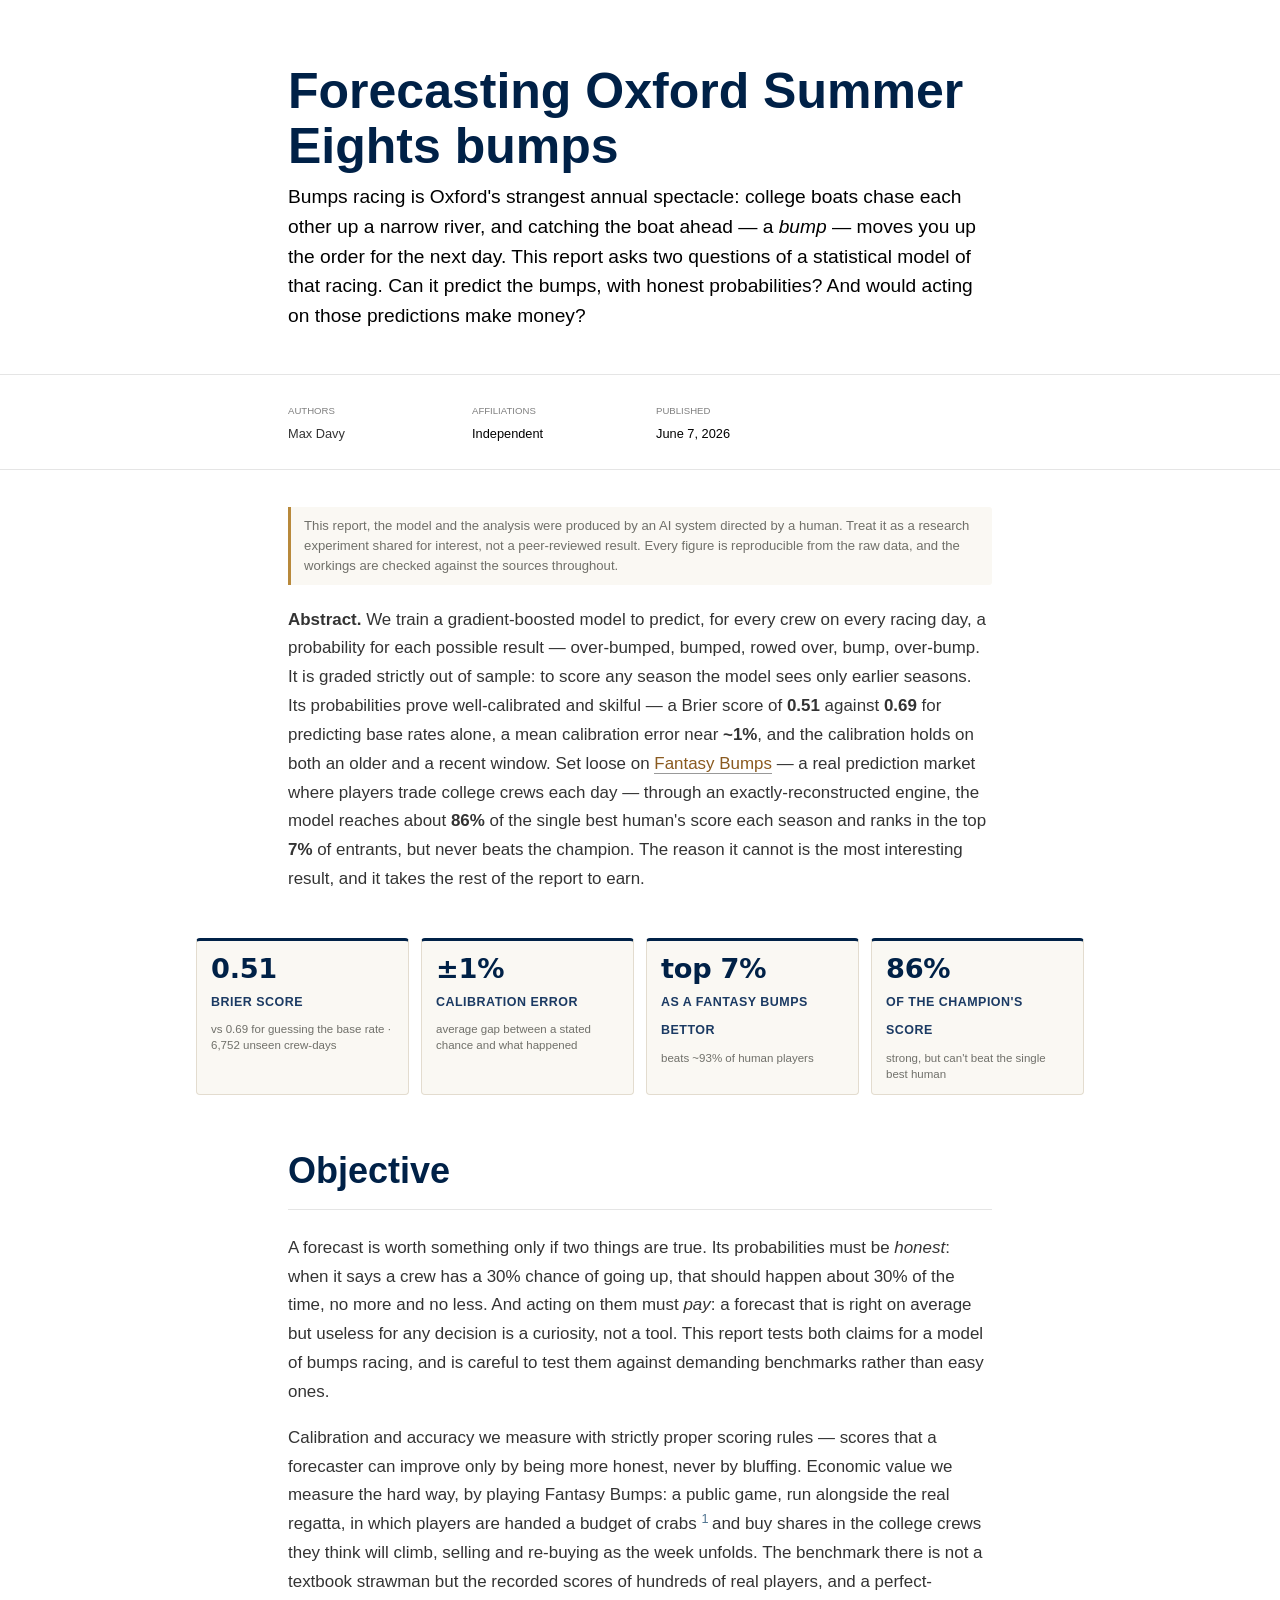
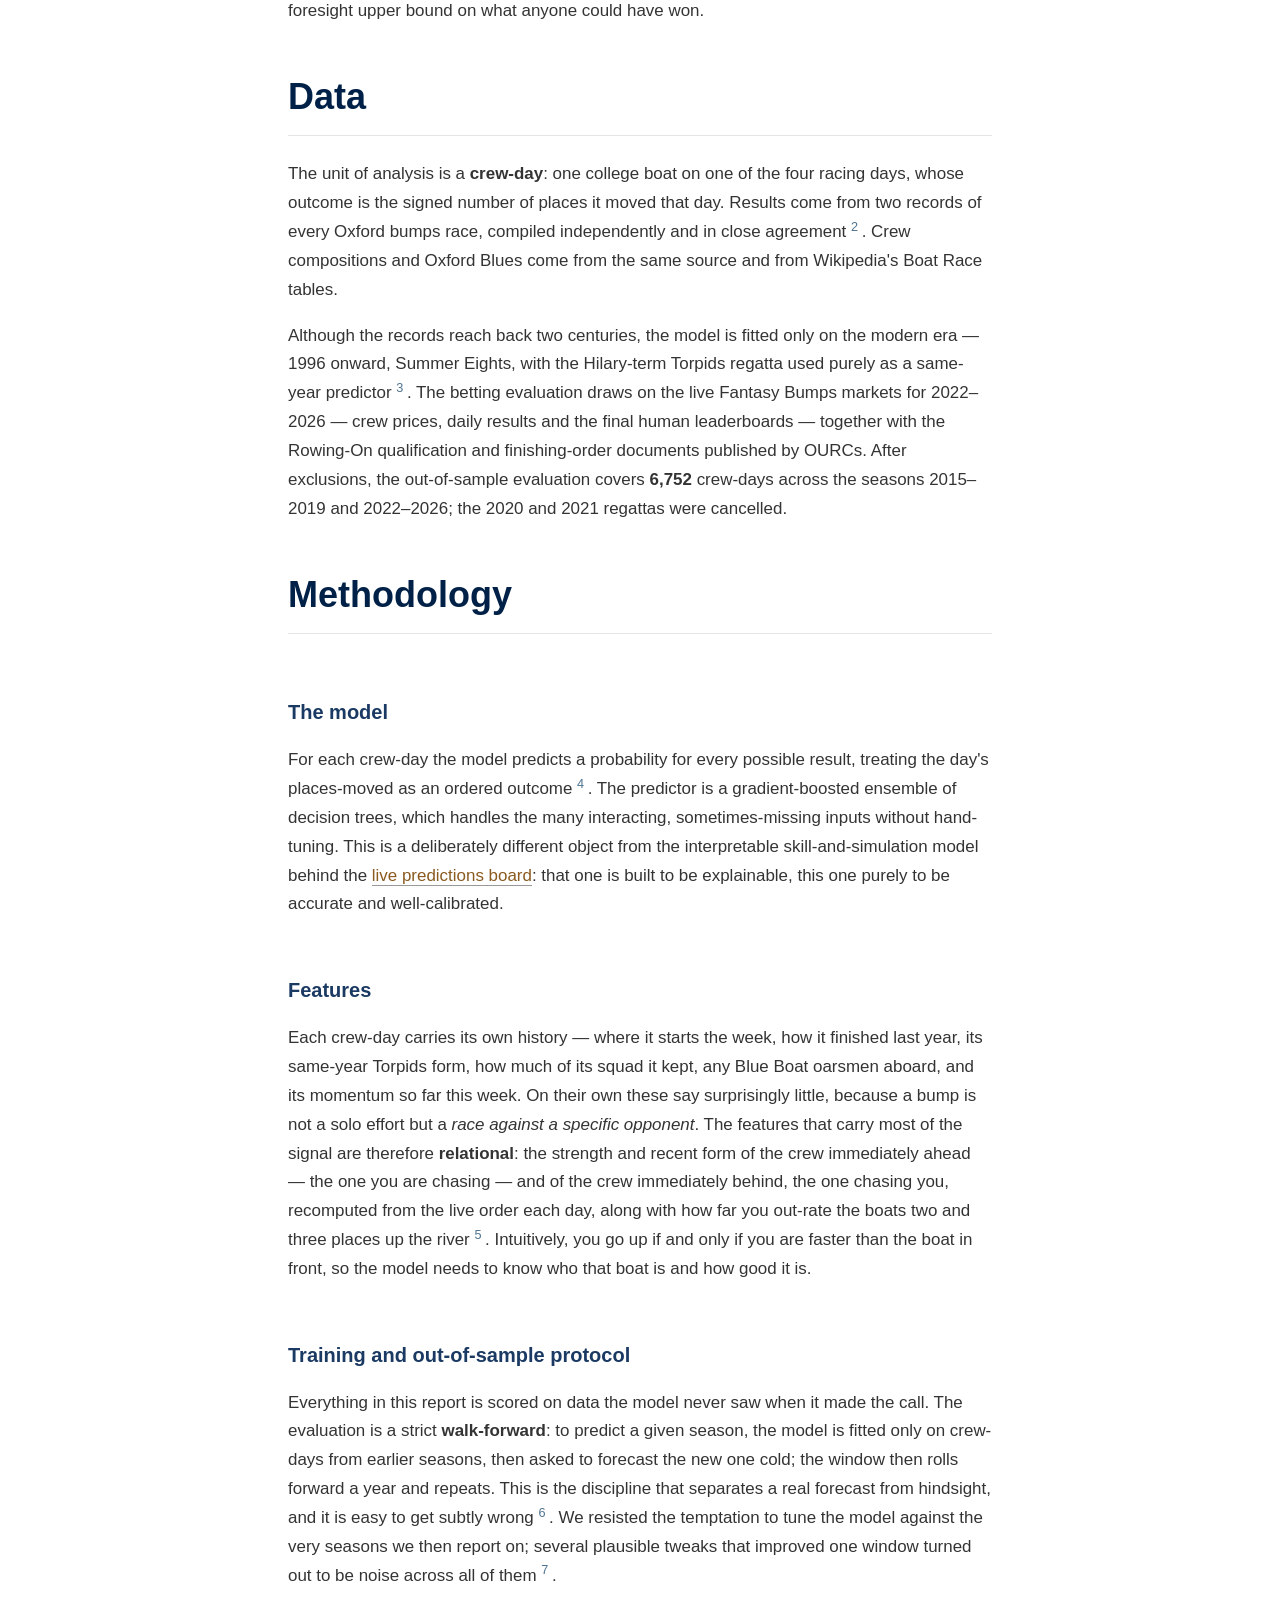
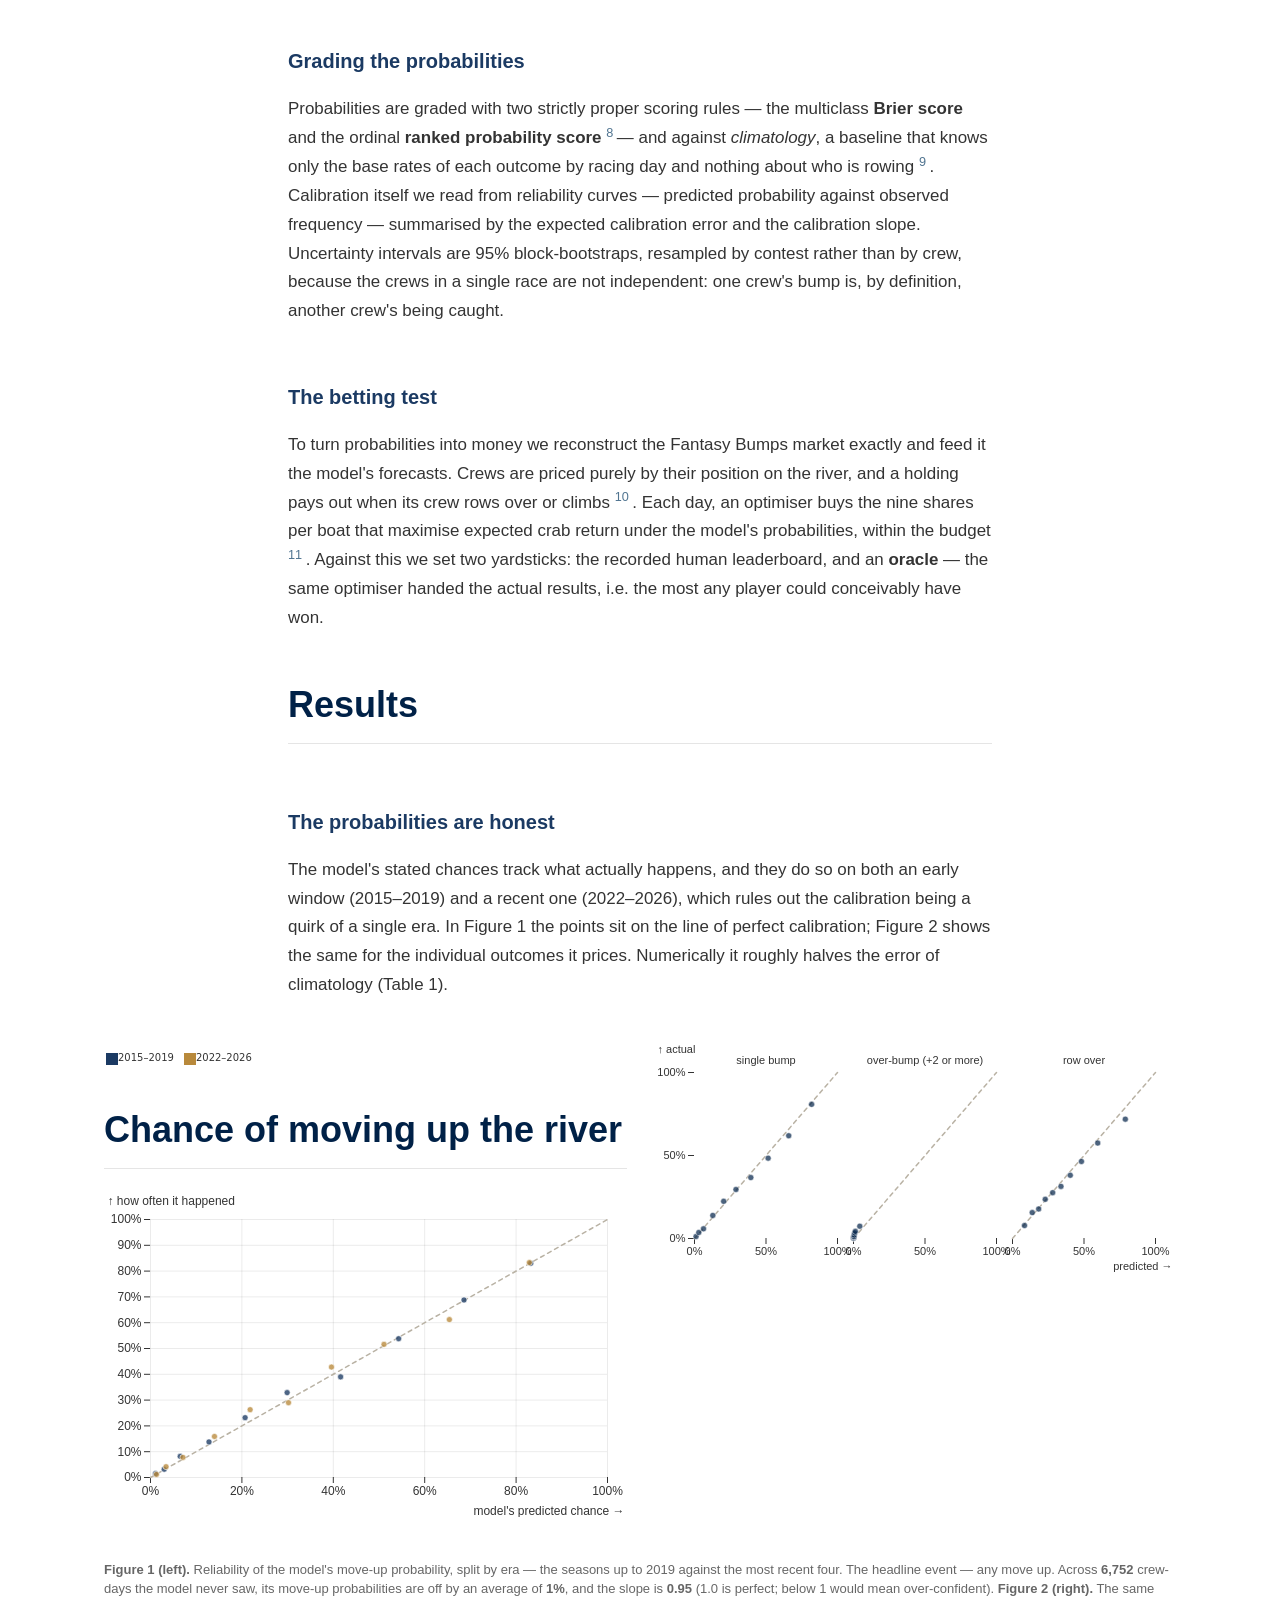
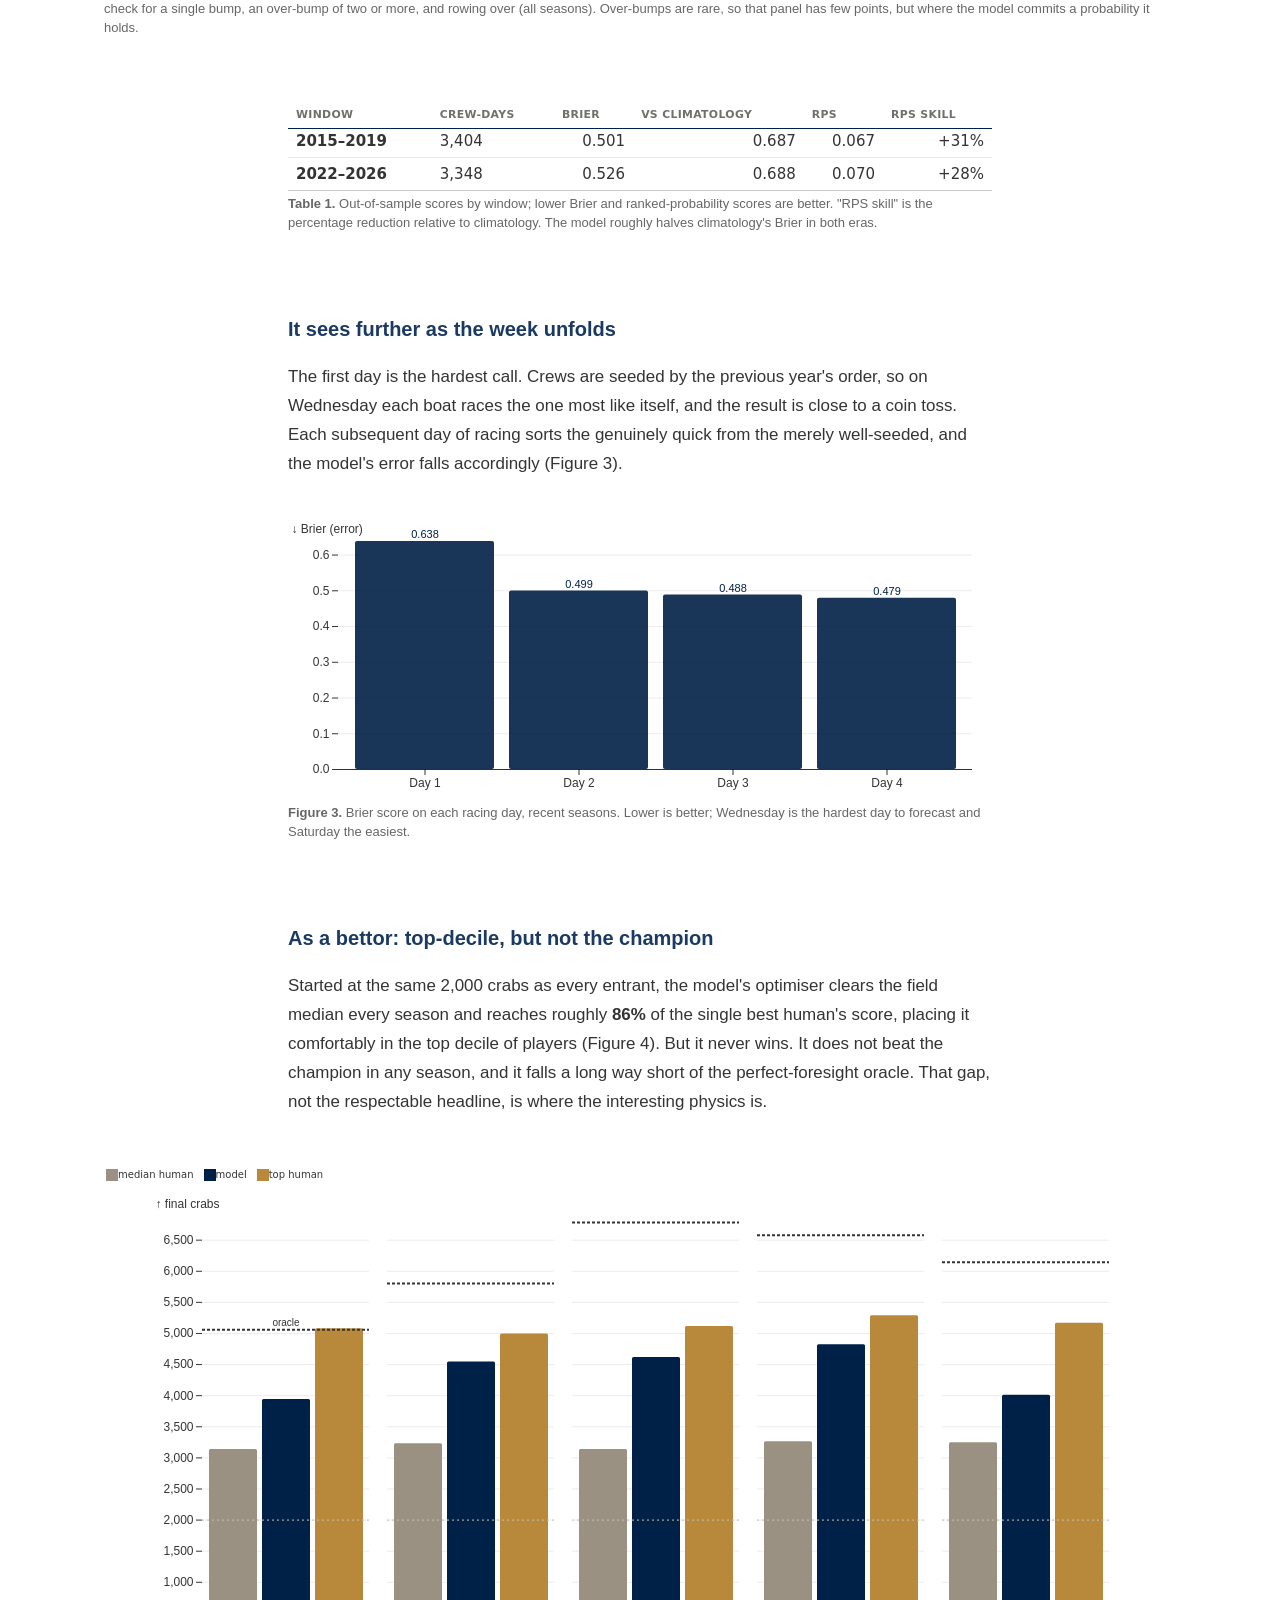
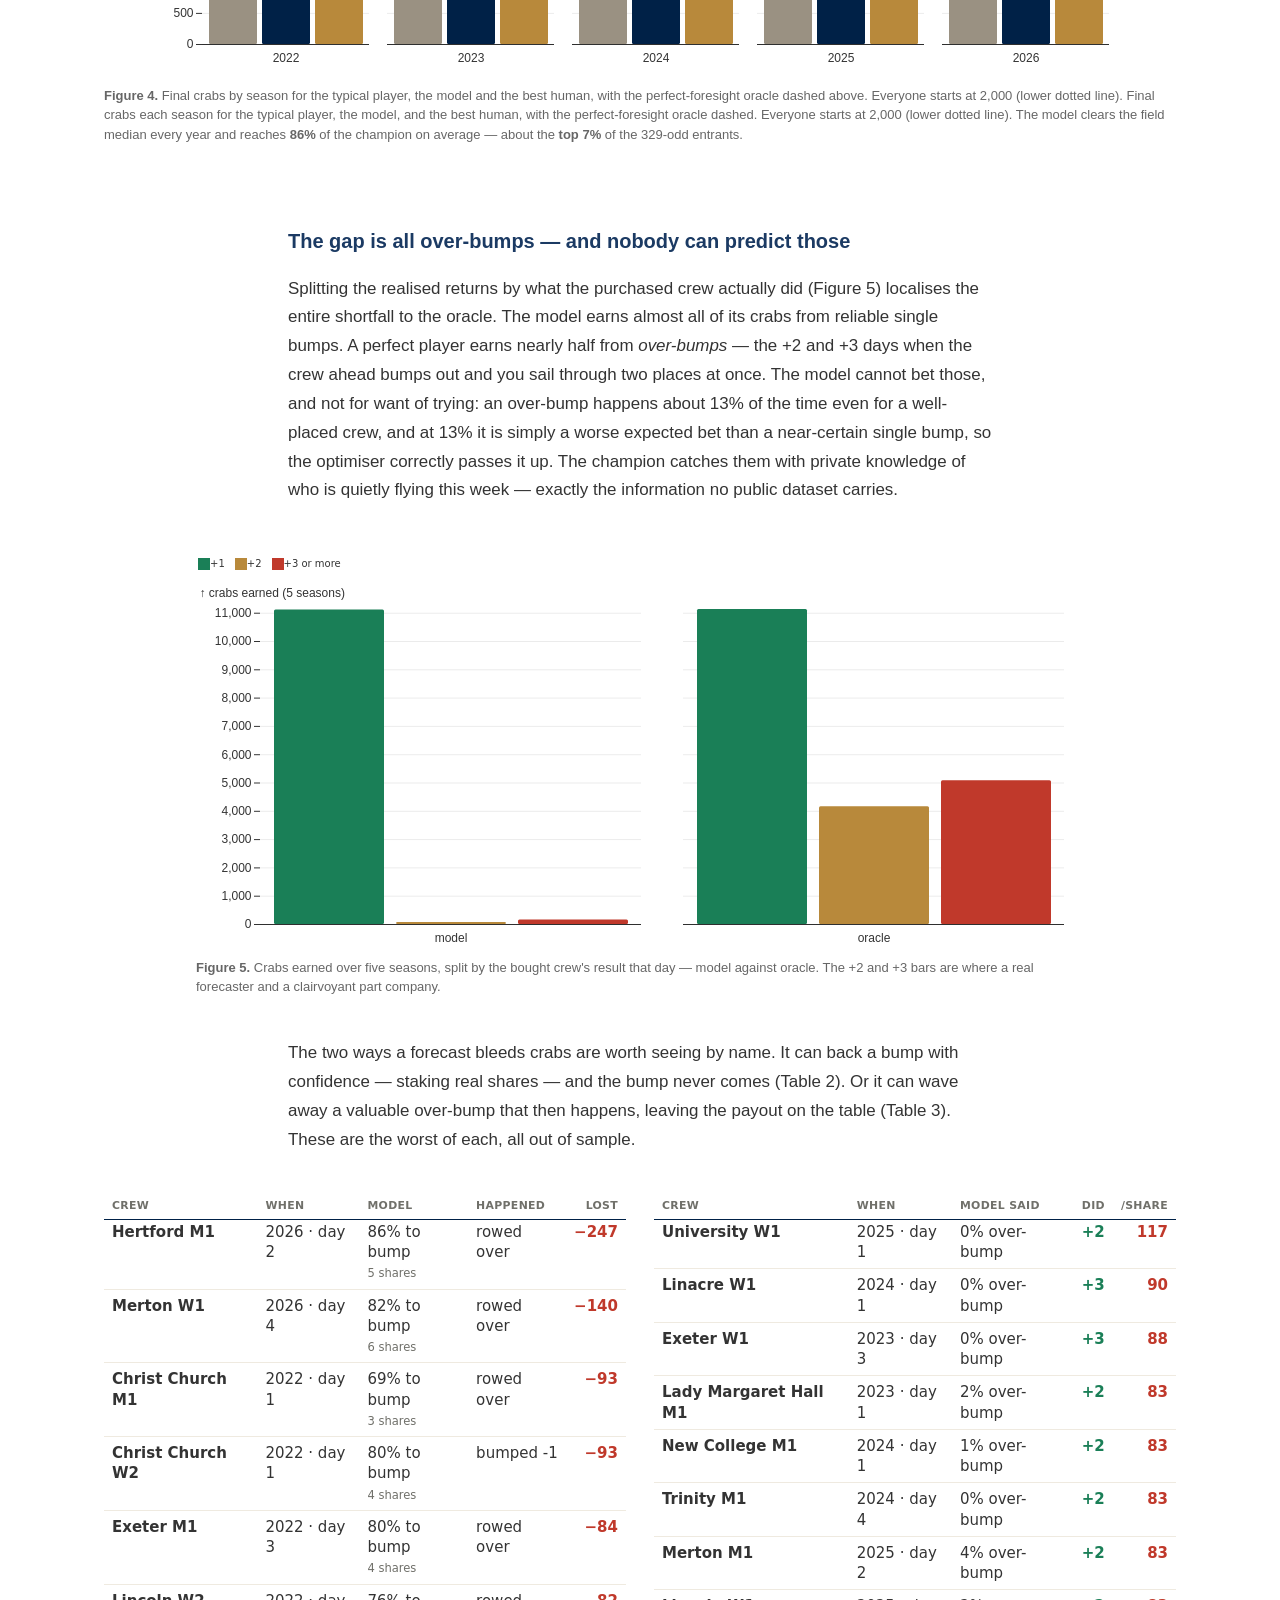
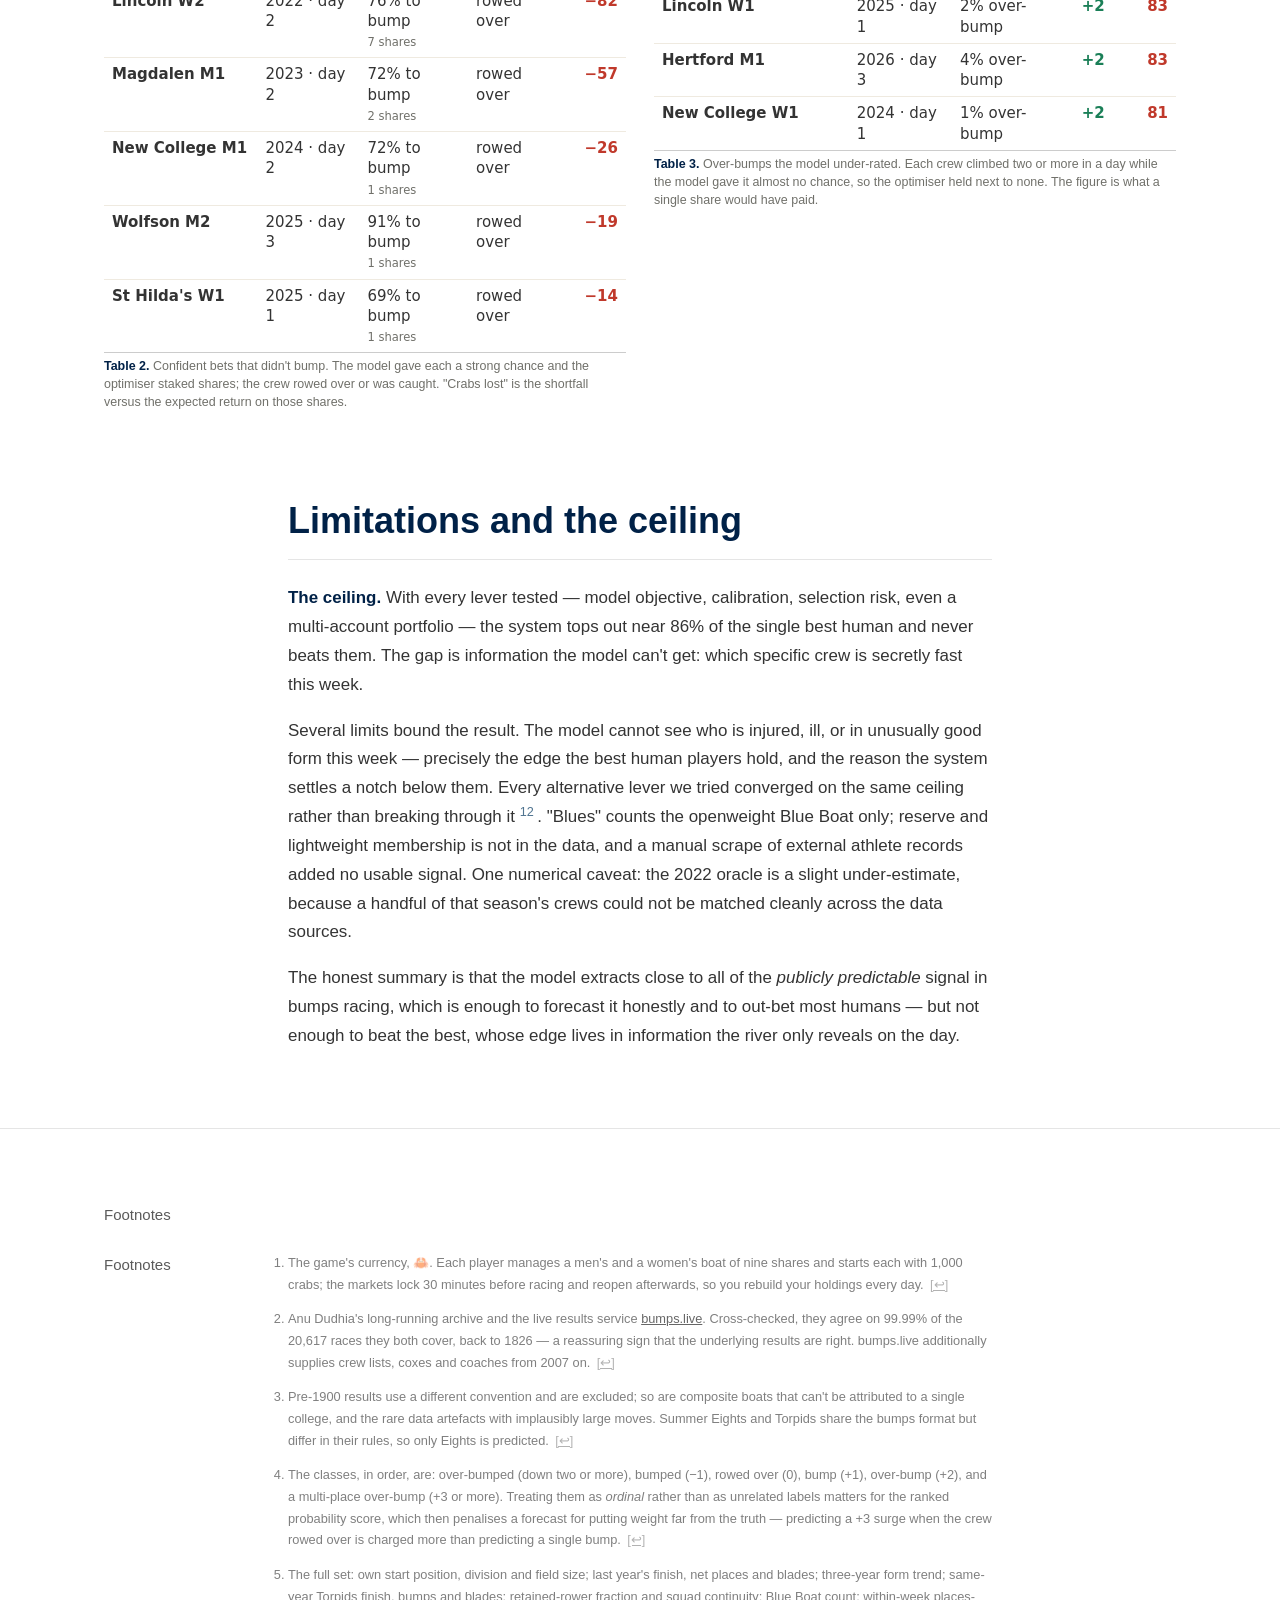
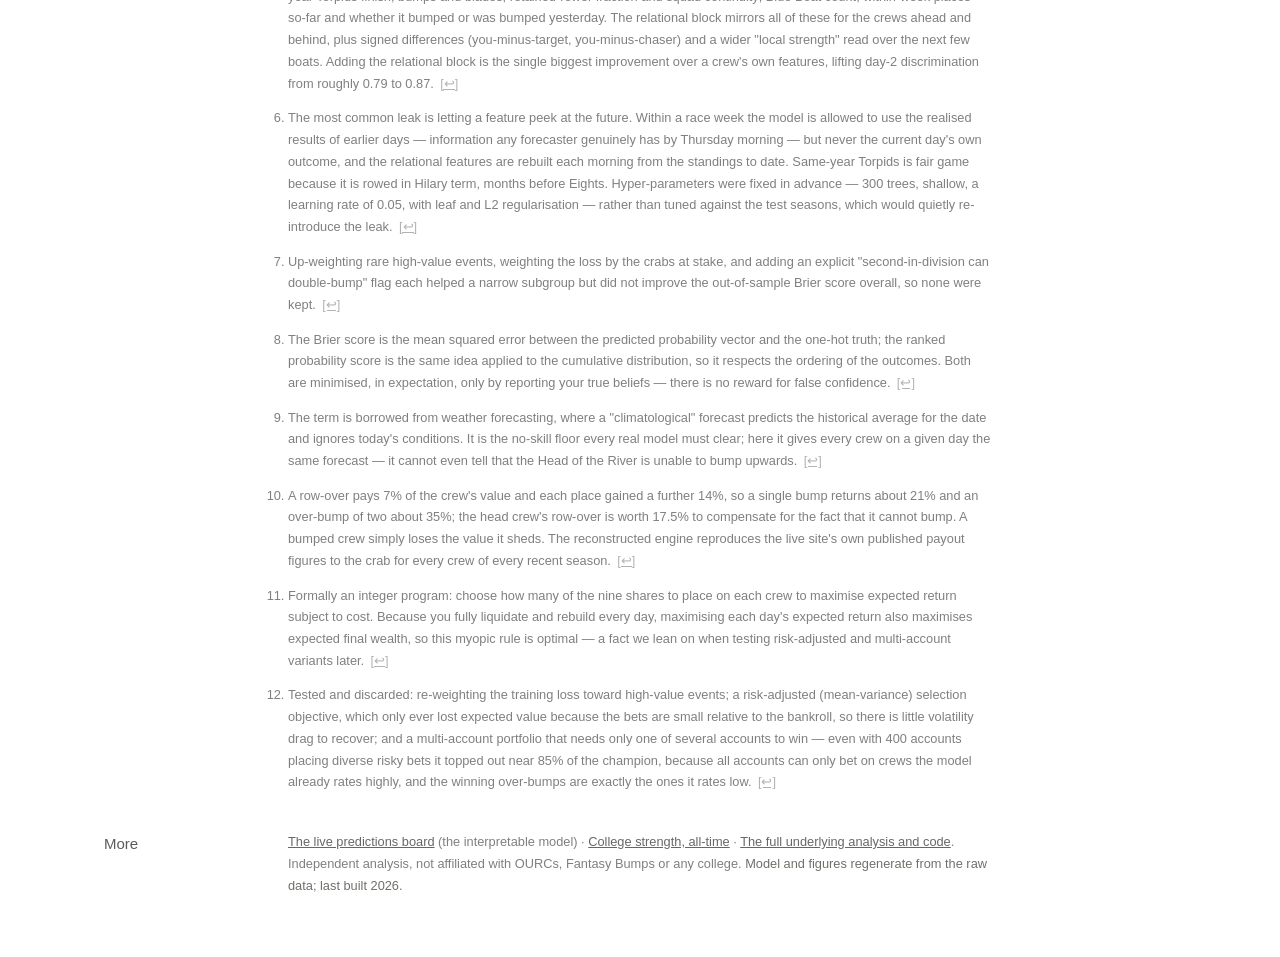
==== commit 3e942191: "Rebuild report on the Distill scientific-article template Replace the hand-rolled report layout with" ====
--- a/index.html
+++ b/index.html
@@ -3,131 +3,131 @@
 <head>
 <meta charset="utf-8">
 <meta name="viewport" content="width=device-width, initial-scale=1">
-<title>Forecasting Oxford Summer Eights bumps — calibration & betting (technical report)</title>
-<meta name="description" content="A technical report on a leak-free gradient-boosted model for Oxford Summer Eights bumps racing: objective, data, methodology and results — out-of-sample calibration, proper-scoring accuracy, and Fantasy Bumps betting performance against human players and a perfect-foresight oracle.">
-<meta property="og:title" content="Forecasting Oxford Summer Eights bumps — a technical report">
-<meta property="og:description" content="Objective, data, methodology and results for a calibrated bump-forecasting model and its Fantasy Bumps betting performance.">
-<link rel="preconnect" href="https://fonts.googleapis.com">
-<link rel="preconnect" href="https://fonts.gstatic.com" crossorigin>
-<link href="https://fonts.googleapis.com/css2?family=Inter:wght@400;500;600;700&family=Source+Serif+4:ital,opsz,wght@0,8..60,400;0,8..60,600;1,8..60,400&display=swap" rel="stylesheet">
-<link rel="stylesheet" href="css/style.css">
+<title>Forecasting Oxford Summer Eights bumps — calibration & betting</title>
+<meta name="description" content="A leak-free statistical model of Oxford Summer Eights bumps racing: how accurate and well-calibrated its probabilities are, and whether they would make money in the Fantasy Bumps prediction market.">
 <script src="js/vendor/d3.min.js"></script>
 <script src="js/vendor/plot.umd.min.js"></script>
+<script src="js/vendor/distill.template.v2.js"></script>
+<link rel="stylesheet" href="css/report.css">
 </head>
 <body>
 
-<div class="draftnote"><strong>DRAFT</strong> — this report, the model and the analysis were produced by an AI system with a human directing it. It is a research experiment shared for interest, not a peer-reviewed or authoritative result.</div>
+<d-front-matter>
+  <script type="text/json">{
+    "title": "Forecasting Oxford Summer Eights bumps",
+    "description": "How accurately can a model predict bumps racing, and would its predictions make money? A leak-free model, graded out of sample and set loose on Fantasy Bumps.",
+    "published": "June 7, 2026",
+    "authors": [{ "author": "Max Davy", "authorURL": "https://github.com/daxmavy", "affiliations": [{ "name": "Independent" }] }],
+    "katex": { "delimiters": [] }
+  }</script>
+</d-front-matter>
 
-<header class="top">
-  <div class="wrap narrow">
-    <p class="kicker">Technical report</p>
-    <h1>Forecasting Oxford Summer Eights bumps: calibration and betting performance</h1>
-    <p class="metaline" id="byline">A leak-free probabilistic model, evaluated out of sample with proper scoring rules and tested as a Fantasy Bumps bettor.</p>
-    <p class="metaline" style="margin-top:3px"><a href="board.html">Live predictions board →</a> · <a href="ratings.html">College strength, all-time →</a> · <a href="report.html">Full analysis & code →</a></p>
-  </div>
-</header>
+<d-title>
+  <h1>Forecasting Oxford Summer Eights bumps</h1>
+  <p>Bumps racing is Oxford's strangest annual spectacle: college boats chase each other up a narrow river, and catching the boat ahead — a <em>bump</em> — moves you up the order for the next day. This report asks two questions of a statistical model of that racing. Can it predict the bumps, with honest probabilities? And would acting on those predictions make money?</p>
+</d-title>
 
-<main class="wrap report">
+<d-byline></d-byline>
 
-  <!-- ===== ABSTRACT ===== -->
-  <section class="abstract" aria-label="Abstract">
-    <h2 class="ab-h">Abstract</h2>
-    <p>We train a gradient-boosted classifier to predict, for every crew on every racing day of Oxford Summer Eights, a probability for each possible result — over-bumped, bumped, rowed over, bump, over-bump. The model is evaluated strictly out of sample: to score any season it is trained only on earlier seasons. Its probabilities are well-calibrated and skilful by proper scoring rules — a Brier score of <strong id="ab-brier">—</strong> against <strong id="ab-clim">—</strong> for predicting base rates alone, with a mean calibration error near <strong id="ab-ece">—</strong>, and the calibration holds on both a historical and a recent window. Used to play <a href="https://fantasybumps.org.uk">Fantasy Bumps</a> through an exactly-reconstructed market, the model reaches about <strong id="ab-champ">—</strong> of the single best human's score each season and ranks in the top <strong id="ab-decile">—</strong> of entrants, but does not beat the champion. The residual gap is attributable almost entirely to over-bumps, high-value events that are not predictable at the crew level.</p>
-    <div id="kpis" class="kpis"></div>
-  </section>
+<d-article>
 
-  <!-- ===== 1. OBJECTIVE ===== -->
-  <section class="rsec" aria-label="Objective">
-    <h2><span class="secno">1</span> Objective</h2>
-    <p>A probabilistic forecast is useful only if two things hold: its stated probabilities are honest — when it says 30%, the event happens about 30% of the time — and acting on them is profitable. This report evaluates both for a model of Oxford bumps racing. The first is a question of <em>calibration and accuracy</em>, measured with strictly proper scoring rules. The second is a question of <em>economic value</em>, measured by playing Fantasy Bumps, a public prediction market in which players buy and sell college crews each day and are paid when their crews bump or row over. Throughout, the benchmark is not a textbook baseline but real human players and a perfect-foresight upper bound.</p>
-  </section>
+  <p class="ai-note">This report, the model and the analysis were produced by an AI system directed by a human. Treat it as a research experiment shared for interest, not a peer-reviewed result. Every figure is reproducible from the raw data, and the workings are checked against the sources throughout.</p>
 
-  <!-- ===== 2. DATA ===== -->
-  <section class="rsec" aria-label="Data">
-    <h2><span class="secno">2</span> Data</h2>
-    <p>The unit of analysis is a <strong>crew-day</strong>: one college boat on one of the four racing days, whose outcome is the signed number of places it moved. Results come from two independent records of every Oxford bumps race — Anu Dudhia's archive and <a href="https://bumps.live">bumps.live</a> — which agree on 99.99% of the 20,617 races they both cover, back to 1826; crew lists, coxes and Blues come from bumps.live and Wikipedia. Modelling is restricted to the modern era (1996 onward), Summer Eights only, with same-year Torpids used as a predictor. The betting evaluation uses the live <a href="https://fantasybumps.org.uk">Fantasy Bumps</a> markets for 2022–2026 — crew prices, daily results and the final human leaderboards — and the Rowing-On and finishing-order documents published by OURCs. After exclusions the out-of-sample evaluation covers <strong id="d-n">—</strong> crew-days across the seasons 2015–2019 and 2022–2026 (2020–21 were cancelled).</p>
-  </section>
+  <p><strong>Abstract.</strong> We train a gradient-boosted model to predict, for every crew on every racing day, a probability for each possible result — over-bumped, bumped, rowed over, bump, over-bump. It is graded strictly out of sample: to score any season the model sees only earlier seasons. Its probabilities prove well-calibrated and skilful — a Brier score of <strong id="ab-brier">—</strong> against <strong id="ab-clim">—</strong> for predicting base rates alone, a mean calibration error near <strong id="ab-ece">—</strong>, and the calibration holds on both an older and a recent window. Set loose on <a href="https://fantasybumps.org.uk">Fantasy Bumps</a> — a real prediction market where players trade college crews each day — through an exactly-reconstructed engine, the model reaches about <strong id="ab-champ">—</strong> of the single best human's score each season and ranks in the top <strong id="ab-decile">—</strong> of entrants, but never beats the champion. The reason it cannot is the most interesting result, and it takes the rest of the report to earn.</p>
 
-  <!-- ===== 3. METHODOLOGY ===== -->
-  <section class="rsec" aria-label="Methodology">
-    <h2><span class="secno">3</span> Methodology</h2>
+  <div id="kpis" class="kpis l-body-outset"></div>
 
-    <h3>3.1 &ensp;Model and outcome</h3>
-    <p>For each crew-day the target is the day's places-moved, grouped into ordinal classes — over-bumped (≤ −2), bumped (−1), rowed over (0), bump (+1), over-bump (+2), multi-place over-bump (≥ +3). A gradient-boosted decision-tree classifier (histogram-based, multinomial) predicts a probability for each class. Unlike the interpretable skill-and-simulation model behind the <a href="board.html">live board</a>, this model is optimised purely for accurate, well-calibrated probabilities, not for being explainable.</p>
+  <h2 id="objective">Objective</h2>
+  <p>A forecast is worth something only if two things are true. Its probabilities must be <em>honest</em>: when it says a crew has a 30% chance of going up, that should happen about 30% of the time, no more and no less. And acting on them must <em>pay</em>: a forecast that is right on average but useless for any decision is a curiosity, not a tool. This report tests both claims for a model of bumps racing, and is careful to test them against demanding benchmarks rather than easy ones.</p>
+  <p>Calibration and accuracy we measure with strictly proper scoring rules — scores that a forecaster can improve only by being more honest, never by bluffing. Economic value we measure the hard way, by playing Fantasy Bumps: a public game, run alongside the real regatta, in which players are handed a budget of crabs<d-footnote>The game's currency, 🦀. Each player manages a men's and a women's boat of nine shares and starts each with 1,000 crabs; the markets lock 30 minutes before racing and reopen afterwards, so you rebuild your holdings every day.</d-footnote> and buy shares in the college crews they think will climb, selling and re-buying as the week unfolds. The benchmark there is not a textbook strawman but the recorded scores of hundreds of real players, and a perfect-foresight upper bound on what anyone could have won.</p>
 
-    <h3>3.2 &ensp;Features</h3>
-    <p>Each crew-day carries its own attributes — starting position and division, last year's finish, same-year Torpids form, squad continuity and Blue Boat members, and within-week momentum (places gained so far, whether it bumped the day before). The decisive additions are <strong>relational</strong>: the strength and recent form of the crew immediately ahead (its bump target) and immediately behind (its chaser), together with how far it out-rates the boats two and three places ahead, all recomputed from the current order each day. Bumps are inherently relational — a crew goes up only if it is faster than the boat in front — so these features carry most of the signal.</p>
+  <h2 id="data">Data</h2>
+  <p>The unit of analysis is a <strong>crew-day</strong>: one college boat on one of the four racing days, whose outcome is the signed number of places it moved that day. Results come from two records of every Oxford bumps race, compiled independently and in close agreement<d-footnote>Anu Dudhia's long-running archive and the live results service <a href="https://bumps.live">bumps.live</a>. Cross-checked, they agree on 99.99% of the 20,617 races they both cover, back to 1826 — a reassuring sign that the underlying results are right. bumps.live additionally supplies crew lists, coxes and coaches from 2007 on.</d-footnote>. Crew compositions and Oxford Blues come from the same source and from Wikipedia's Boat Race tables.</p>
+  <p>Although the records reach back two centuries, the model is fitted only on the modern era — 1996 onward, Summer Eights, with the Hilary-term Torpids regatta used purely as a same-year predictor<d-footnote>Pre-1900 results use a different convention and are excluded; so are composite boats that can't be attributed to a single college, and the rare data artefacts with implausibly large moves. Summer Eights and Torpids share the bumps format but differ in their rules, so only Eights is predicted.</d-footnote>. The betting evaluation draws on the live Fantasy Bumps markets for 2022–2026 — crew prices, daily results and the final human leaderboards — together with the Rowing-On qualification and finishing-order documents published by OURCs. After exclusions, the out-of-sample evaluation covers <strong id="d-n">—</strong> crew-days across the seasons 2015–2019 and 2022–2026; the 2020 and 2021 regattas were cancelled.</p>
 
-    <h3>3.3 &ensp;Training methodology</h3>
-    <p>Evaluation is a strict <strong>walk-forward</strong>: to predict a given season, the model is fitted only on crew-days from earlier seasons, so every figure in this report is on data the model never saw when it made the call. Within a week, day-<em>d</em> predictions are allowed to condition on the realised results of days 1…<em>d</em>−1 — information any forecaster would have — but never on the day's own outcome; the relational features above are rebuilt each morning from the standings to date. Hyper-parameters are fixed in advance (300 trees, depth-limited, learning rate 0.05, leaf regularisation) rather than tuned to the test seasons, to avoid fitting the evaluation. No class re-weighting is used; experiments that up-weighted rare high-value events or weighted the loss by stake-at-risk did not improve out-of-sample accuracy and were discarded.</p>
+  <h2 id="methodology">Methodology</h2>
 
-    <h3>3.4 &ensp;Evaluation of the probabilities</h3>
-    <p>Probabilities are graded with strictly proper scoring rules — the multiclass <strong>Brier score</strong> and the ordinal <strong>ranked probability score</strong> (RPS), both of which reward honesty rather than confidence — and compared to <em>climatology</em>, a baseline that predicts only the base rates by racing day. Calibration is assessed with reliability curves (predicted probability versus observed frequency), the expected calibration error, and the calibration slope. Uncertainty intervals are 95% block-bootstraps resampled by contest, because the crews in a single race are not independent — one crew's bump is another's being caught.</p>
+  <h3>The model</h3>
+  <p>For each crew-day the model predicts a probability for every possible result, treating the day's places-moved as an ordered outcome<d-footnote>The classes, in order, are: over-bumped (down two or more), bumped (−1), rowed over (0), bump (+1), over-bump (+2), and a multi-place over-bump (+3 or more). Treating them as <em>ordinal</em> rather than as unrelated labels matters for the ranked probability score, which then penalises a forecast for putting weight far from the truth — predicting a +3 surge when the crew rowed over is charged more than predicting a single bump.</d-footnote>. The predictor is a gradient-boosted ensemble of decision trees, which handles the many interacting, sometimes-missing inputs without hand-tuning. This is a deliberately different object from the interpretable skill-and-simulation model behind the <a href="board.html">live predictions board</a>: that one is built to be explainable, this one purely to be accurate and well-calibrated.</p>
 
-    <h3>3.5 &ensp;The betting test</h3>
-    <p>The Fantasy Bumps engine is reconstructed exactly — positional crew prices, the payout schedule (7% of value for a row-over, +14% per place gained; 17.5% for a headship row-over) and the daily buy/sell — and validated to the crab against the live site on every crew of every recent season. Each day, an integer program selects the nine crew-shares per boat that maximise expected crab return under the model's probabilities, subject to the budget; with full daily liquidation this myopic rule is optimal for expected final wealth. The <strong>oracle</strong> is the same optimiser given the actual results — the most any player could have made — and the human benchmark is the recorded Fantasy Bumps leaderboard. A risk-adjusted (mean-variance) objective and a multi-account portfolio were both tested; neither improved on expected-return maximisation (see §5).</p>
-  </section>
+  <h3>Features</h3>
+  <p>Each crew-day carries its own history — where it starts the week, how it finished last year, its same-year Torpids form, how much of its squad it kept, any Blue Boat oarsmen aboard, and its momentum so far this week. On their own these say surprisingly little, because a bump is not a solo effort but a <em>race against a specific opponent</em>. The features that carry most of the signal are therefore <strong>relational</strong>: the strength and recent form of the crew immediately ahead — the one you are chasing — and of the crew immediately behind, the one chasing you, recomputed from the live order each day, along with how far you out-rate the boats two and three places up the river<d-footnote>The full set: own start position, division and field size; last year's finish, net places and blades; three-year form trend; same-year Torpids finish, bumps and blades; retained-rower fraction and squad continuity; Blue Boat count; within-week places-so-far and whether it bumped or was bumped yesterday. The relational block mirrors all of these for the crews ahead and behind, plus signed differences (you-minus-target, you-minus-chaser) and a wider "local strength" read over the next few boats. Adding the relational block is the single biggest improvement over a crew's own features, lifting day-2 discrimination from roughly 0.79 to 0.87.</d-footnote>. Intuitively, you go up if and only if you are faster than the boat in front, so the model needs to know who that boat is and how good it is.</p>
 
-  <!-- ===== 4. RESULTS ===== -->
-  <section class="rsec" aria-label="Results">
-    <h2><span class="secno">4</span> Results</h2>
+  <h3>Training and out-of-sample protocol</h3>
+  <p>Everything in this report is scored on data the model never saw when it made the call. The evaluation is a strict <strong>walk-forward</strong>: to predict a given season, the model is fitted only on crew-days from earlier seasons, then asked to forecast the new one cold; the window then rolls forward a year and repeats. This is the discipline that separates a real forecast from hindsight, and it is easy to get subtly wrong<d-footnote>The most common leak is letting a feature peek at the future. Within a race week the model is allowed to use the realised results of earlier days — information any forecaster genuinely has by Thursday morning — but never the current day's own outcome, and the relational features are rebuilt each morning from the standings to date. Same-year Torpids is fair game because it is rowed in Hilary term, months before Eights. Hyper-parameters were fixed in advance — 300 trees, shallow, a learning rate of 0.05, with leaf and L2 regularisation — rather than tuned against the test seasons, which would quietly re-introduce the leak.</d-footnote>. We resisted the temptation to tune the model against the very seasons we then report on; several plausible tweaks that improved one window turned out to be noise across all of them<d-footnote>Up-weighting rare high-value events, weighting the loss by the crabs at stake, and adding an explicit "second-in-division can double-bump" flag each helped a narrow subgroup but did not improve the out-of-sample Brier score overall, so none were kept.</d-footnote>.</p>
 
-    <h3>4.1 &ensp;Calibration</h3>
-    <p>The model's stated probabilities track observed frequencies closely, and do so on both an early window (2015–2019) and a recent one (2022–2026), so the calibration is not an artefact of a single era. In Figure 1 the dots lie on the line of perfect calibration; Figure 2 shows the same for the individual outcomes the model prices.</p>
+  <h3>Grading the probabilities</h3>
+  <p>Probabilities are graded with two strictly proper scoring rules — the multiclass <strong>Brier score</strong> and the ordinal <strong>ranked probability score</strong><d-footnote>The Brier score is the mean squared error between the predicted probability vector and the one-hot truth; the ranked probability score is the same idea applied to the cumulative distribution, so it respects the ordering of the outcomes. Both are minimised, in expectation, only by reporting your true beliefs — there is no reward for false confidence.</d-footnote> — and against <em>climatology</em>, a baseline that knows only the base rates of each outcome by racing day and nothing about who is rowing<d-footnote>The term is borrowed from weather forecasting, where a "climatological" forecast predicts the historical average for the date and ignores today's conditions. It is the no-skill floor every real model must clear; here it gives every crew on a given day the same forecast — it cannot even tell that the Head of the River is unable to bump upwards.</d-footnote>. Calibration itself we read from reliability curves — predicted probability against observed frequency — summarised by the expected calibration error and the calibration slope. Uncertainty intervals are 95% block-bootstraps, resampled by contest rather than by crew, because the crews in a single race are not independent: one crew's bump is, by definition, another crew's being caught.</p>
+
+  <h3>The betting test</h3>
+  <p>To turn probabilities into money we reconstruct the Fantasy Bumps market exactly and feed it the model's forecasts. Crews are priced purely by their position on the river, and a holding pays out when its crew rows over or climbs<d-footnote>A row-over pays 7% of the crew's value and each place gained a further 14%, so a single bump returns about 21% and an over-bump of two about 35%; the head crew's row-over is worth 17.5% to compensate for the fact that it cannot bump. A bumped crew simply loses the value it sheds. The reconstructed engine reproduces the live site's own published payout figures to the crab for every crew of every recent season.</d-footnote>. Each day, an optimiser buys the nine shares per boat that maximise expected crab return under the model's probabilities, within the budget<d-footnote>Formally an integer program: choose how many of the nine shares to place on each crew to maximise expected return subject to cost. Because you fully liquidate and rebuild every day, maximising each day's expected return also maximises expected final wealth, so this myopic rule is optimal — a fact we lean on when testing risk-adjusted and multi-account variants later.</d-footnote>. Against this we set two yardsticks: the recorded human leaderboard, and an <strong>oracle</strong> — the same optimiser handed the actual results, i.e. the most any player could conceivably have won.</p>
+
+  <h2 id="results">Results</h2>
+
+  <h3>The probabilities are honest</h3>
+  <p>The model's stated chances track what actually happens, and they do so on both an early window (2015–2019) and a recent one (2022–2026), which rules out the calibration being a quirk of a single era. In Figure 1 the points sit on the line of perfect calibration; Figure 2 shows the same for the individual outcomes it prices. Numerically it roughly halves the error of climatology (Table 1).</p>
+
+  <figure class="l-page">
     <div class="cal-grid">
-      <div><p class="figlab">Figure 1. &ensp;Reliability of the move-up probability, by era.</p><div id="chart-rel-up" class="chart"></div><p class="small" id="rel-up-cap"></p></div>
-      <div><p class="figlab">Figure 2. &ensp;Reliability of each named outcome (all seasons).</p><div id="chart-rel-grid" class="chart"></div><p class="small">A single bump, an over-bump of two or more, and rowing over. Over-bumps are rare, so that panel has few points, but where the model commits a probability it holds.</p></div>
+      <div><div id="chart-rel-up" class="chart"></div></div>
+      <div><div id="chart-rel-grid" class="chart"></div></div>
     </div>
-    <p class="figlab">Table 1. &ensp;Out-of-sample scores by window (lower Brier and RPS are better).</p>
+    <figcaption><strong>Figure 1 (left).</strong> Reliability of the model's move-up probability, split by era — the seasons up to 2019 against the most recent four. <span id="rel-up-cap"></span> <strong>Figure 2 (right).</strong> The same check for a single bump, an over-bump of two or more, and rowing over (all seasons). Over-bumps are rare, so that panel has few points, but where the model commits a probability it holds.</figcaption>
+  </figure>
+
+  <figure class="l-body">
     <div id="acc-table" class="acctab"></div>
-    <p class="small">The model roughly halves the Brier score of climatology. "RPS skill" is the percentage reduction in ranked probability score relative to climatology. Intervals (omitted here for brevity, reported in the data) are 95% block-bootstraps by contest.</p>
+    <figcaption><strong>Table 1.</strong> Out-of-sample scores by window; lower Brier and ranked-probability scores are better. "RPS skill" is the percentage reduction relative to climatology. The model roughly halves climatology's Brier in both eras.</figcaption>
+  </figure>
 
-    <h3>4.2 &ensp;Accuracy through the week</h3>
-    <p>Crews are seeded by the previous year's order, so the first day pits each boat against the one most like it and is close to a toss-up; each subsequent day of racing sorts the genuinely quick from the rest, and the error falls accordingly (Figure 3).</p>
-    <p class="figlab">Figure 3. &ensp;Brier score by racing day (recent seasons).</p>
+  <h3>It sees further as the week unfolds</h3>
+  <p>The first day is the hardest call. Crews are seeded by the previous year's order, so on Wednesday each boat races the one most like itself, and the result is close to a coin toss. Each subsequent day of racing sorts the genuinely quick from the merely well-seeded, and the model's error falls accordingly (Figure 3).</p>
+  <figure class="l-body">
     <div id="chart-byday" class="chart"></div>
+    <figcaption><strong>Figure 3.</strong> Brier score on each racing day, recent seasons. Lower is better; Wednesday is the hardest day to forecast and Saturday the easiest.</figcaption>
+  </figure>
 
-    <h3>4.3 &ensp;Betting performance</h3>
-    <p>Started at 2,000 crabs like every entrant, the model's optimiser clears the field median every season and reaches roughly <strong id="r-champ">—</strong> of the single best human's score, placing it in the top decile of players (Figure 4). It does not, however, beat the champion in any season, and falls well short of the perfect-foresight oracle.</p>
-    <p class="figlab">Figure 4. &ensp;Final crabs by season: median human, model and best human, with the oracle ceiling (dashed).</p>
+  <h3>As a bettor: top-decile, but not the champion</h3>
+  <p>Started at the same 2,000 crabs as every entrant, the model's optimiser clears the field median every season and reaches roughly <strong id="r-champ">—</strong> of the single best human's score, placing it comfortably in the top decile of players (Figure 4). But it never wins. It does not beat the champion in any season, and it falls a long way short of the perfect-foresight oracle. That gap, not the respectable headline, is where the interesting physics is.</p>
+  <figure class="l-page">
     <div id="chart-betting" class="chart"></div>
-    <p class="small" id="betting-cap"></p>
+    <figcaption><strong>Figure 4.</strong> Final crabs by season for the typical player, the model and the best human, with the perfect-foresight oracle dashed above. Everyone starts at 2,000 (lower dotted line). <span id="betting-cap"></span></figcaption>
+  </figure>
 
-    <h3>4.4 &ensp;Where the residual gap lies</h3>
-    <p>Splitting realised returns by what the purchased crew actually did (Figure 5) localises the entire gap to the oracle. The model earns almost all of its crabs from reliable single bumps. A perfect-foresight player earns nearly half from over-bumps — the +2 and +3 days when the crew ahead bumps out. The model cannot bet those: it only ever knows the ~13% base odds, and at 13% an over-bump is a worse expected bet than a near-certain single bump. Capturing that value requires knowing <em>which</em> crew over-bumps, which is information no public data carries.</p>
-    <p class="figlab">Figure 5. &ensp;Crabs earned over five seasons, split by the bought crew's result — model vs oracle.</p>
+  <h3>The gap is all over-bumps — and nobody can predict those</h3>
+  <p>Splitting the realised returns by what the purchased crew actually did (Figure 5) localises the entire shortfall to the oracle. The model earns almost all of its crabs from reliable single bumps. A perfect player earns nearly half from <em>over-bumps</em> — the +2 and +3 days when the crew ahead bumps out and you sail through two places at once. The model cannot bet those, and not for want of trying: an over-bump happens about 13% of the time even for a well-placed crew, and at 13% it is simply a worse expected bet than a near-certain single bump, so the optimiser correctly passes it up. The champion catches them with private knowledge of who is quietly flying this week — exactly the information no public dataset carries.</p>
+  <figure class="l-body-outset">
     <div id="chart-decomp" class="chart"></div>
+    <figcaption><strong>Figure 5.</strong> Crabs earned over five seasons, split by the bought crew's result that day — model against oracle. The +2 and +3 bars are where a real forecaster and a clairvoyant part company.</figcaption>
+  </figure>
 
-    <h3>4.5 &ensp;Error analysis</h3>
-    <p>Two failure modes cost the bettor crabs: confidently backing a bump that does not come (Table 2), and dismissing a valuable over-bump that does (Table 3). The worst examples of each, all out of sample, are shown below.</p>
+  <p>The two ways a forecast bleeds crabs are worth seeing by name. It can back a bump with confidence — staking real shares — and the bump never comes (Table 2). Or it can wave away a valuable over-bump that then happens, leaving the payout on the table (Table 3). These are the worst of each, all out of sample.</p>
+  <figure class="l-page">
     <div class="ledger">
       <div class="ledger-col">
-        <p class="figlab">Table 2. &ensp;Confident bets that did not bump — crabs lost.</p>
         <div id="tab-fp" class="losstab"></div>
-        <p class="small">The model gave each a strong chance of bumping and the optimiser staked shares; the crew rowed over or was caught. "Crabs lost" is the shortfall versus the expected return on those shares.</p>
+        <p class="cap-sub"><strong>Table 2.</strong> Confident bets that didn't bump. The model gave each a strong chance and the optimiser staked shares; the crew rowed over or was caught. "Crabs lost" is the shortfall versus the expected return on those shares.</p>
       </div>
       <div class="ledger-col">
-        <p class="figlab">Table 3. &ensp;Over-bumps the model under-rated — crabs left on the table.</p>
         <div id="tab-fn" class="losstab"></div>
-        <p class="small">Each crew moved up two or more in a day — a high-payout over-bump — while the model assigned it almost no chance, so the optimiser held next to none. The figure is what a single share would have paid.</p>
+        <p class="cap-sub"><strong>Table 3.</strong> Over-bumps the model under-rated. Each crew climbed two or more in a day while the model gave it almost no chance, so the optimiser held next to none. The figure is what a single share would have paid.</p>
       </div>
     </div>
-  </section>
+  </figure>
 
-  <!-- ===== 5. LIMITATIONS ===== -->
-  <section class="rsec" aria-label="Limitations">
-    <h2><span class="secno">5</span> Limitations and the performance ceiling</h2>
-    <p id="ceiling-note"></p>
-    <p>Beyond the central finding, several limitations bound the result. The model cannot observe who is injured, ill or in unusually good form this week — precisely the edge the best human players hold. Every alternative lever we tested converged on the same ceiling: re-weighting the training loss toward high-value events, a risk-adjusted (mean-variance) selection objective, and a multi-account portfolio that needs only one account to win all left performance at, or below, expected-return maximisation. "Blues" counts the openweight Blue Boat only; reserve and lightweight squad membership is not in the data, and a scrape of external athlete records did not add usable signal. One numerical caveat: the 2022 oracle is a slight under-estimate because a handful of that season's crews could not be matched across data sources. All figures are reproducible from the raw data; the model, analysis and this report were produced with substantial AI assistance and checked against the sources throughout.</p>
-  </section>
+  <h2 id="limitations">Limitations and the ceiling</h2>
+  <p id="ceiling-note"></p>
+  <p>Several limits bound the result. The model cannot see who is injured, ill, or in unusually good form this week — precisely the edge the best human players hold, and the reason the system settles a notch below them. Every alternative lever we tried converged on the same ceiling rather than breaking through it<d-footnote>Tested and discarded: re-weighting the training loss toward high-value events; a risk-adjusted (mean-variance) selection objective, which only ever lost expected value because the bets are small relative to the bankroll, so there is little volatility drag to recover; and a multi-account portfolio that needs only one of several accounts to win — even with 400 accounts placing diverse risky bets it topped out near 85% of the champion, because all accounts can only bet on crews the model already rates highly, and the winning over-bumps are exactly the ones it rates low.</d-footnote>. "Blues" counts the openweight Blue Boat only; reserve and lightweight membership is not in the data, and a manual scrape of external athlete records added no usable signal. One numerical caveat: the 2022 oracle is a slight under-estimate, because a handful of that season's crews could not be matched cleanly across the data sources.</p>
+  <p>The honest summary is that the model extracts close to all of the <em>publicly predictable</em> signal in bumps racing, which is enough to forecast it honestly and to out-bet most humans — but not enough to beat the best, whose edge lives in information the river only reveals on the day.</p>
 
-</main>
+</d-article>
 
-<footer>
-  <div class="wrap narrow">
-    <p class="small">Independent analysis, not affiliated with OURCs, Fantasy Bumps or any college. <span id="footer-updated"></span></p>
-  </div>
-</footer>
+<d-appendix>
+  <h3>Footnotes</h3>
+  <d-footnote-list></d-footnote-list>
+  <h3>More</h3>
+  <p><a href="board.html">The live predictions board</a> (the interpretable model) · <a href="ratings.html">College strength, all-time</a> · <a href="report.html">The full underlying analysis and code</a>. Independent analysis, not affiliated with OURCs, Fantasy Bumps or any college. <span id="footer-updated"></span></p>
+</d-appendix>
 
 <script src="js/accuracy.js" defer></script>
 </body>
--- a/css/report.css
+++ b/css/report.css
@@ -0,0 +1,162 @@
+/* report.css — component styles for the Distill-templated accuracy & betting report.
+   Distill (distill.template.v2.js) injects its own typography and grid; this file only
+   styles the bespoke components (KPI cards, data tables, the calibration grid, the loss
+   ledger, chart containers) and adds a light Oxford accent. It deliberately does NOT
+   restyle p / h2 / h3 / figcaption — Distill owns those. */
+
+/* Force a light theme. The vendored Distill build has no dark-mode styles and leaves the
+   canvas transparent, so under prefers-color-scheme:dark the browser's dark default shows
+   through behind black text. Declaring the scheme + an explicit white background fixes it. */
+:root { color-scheme: light; }
+html, body { background: #ffffff; }
+
+:root {
+  --oxford: #002147;
+  --oxford2: #1b3a63;
+  --gold: #b8893b;
+  --ink: #1a1a1a;
+  --muted: #70706a;
+  --rule: #e3dccf;
+  --rule2: #efeae0;
+  --bad: #c0392b;
+  --good: #1a7f57;
+  --card: #faf8f3;
+}
+
+/* ---- Oxford accent on Distill's headings & links (colour only; Distill sets the type) ---- */
+d-article h2 { color: var(--oxford); }
+d-article h3 { color: var(--oxford2); }
+d-article a { color: #8a5a1f; }
+d-article a:hover { color: var(--gold); }
+d-title h1 { color: var(--oxford); }
+
+/* trim Distill's byline to Authors / Affiliations / Published — drop the "No DOI yet" column */
+d-byline .byline.grid > div:last-child { display: none; }
+
+/* ---- AI-provenance note: a quiet banner under the title ---- */
+.ai-note {
+  font-size: 0.82rem;
+  line-height: 1.5;
+  color: var(--muted);
+  background: var(--card);
+  border-left: 3px solid var(--gold);
+  padding: 0.7em 1em;
+  margin: 0.4em 0 1.6em;
+  border-radius: 0 3px 3px 0;
+}
+
+/* ---- KPI cards ---- */
+.kpis {
+  display: grid;
+  grid-template-columns: repeat(auto-fit, minmax(132px, 1fr));
+  gap: 12px;
+  margin: 1.6em 0 1.2em;
+}
+.kpi {
+  background: var(--card);
+  border: 1px solid var(--rule);
+  border-top: 3px solid var(--oxford);
+  border-radius: 4px;
+  padding: 14px 14px 12px;
+}
+.kpi-big {
+  font-family: "Libre Franklin", -apple-system, system-ui, sans-serif;
+  font-size: 1.7rem;
+  font-weight: 700;
+  line-height: 1.05;
+  color: var(--oxford);
+  letter-spacing: -0.01em;
+}
+.kpi-lab {
+  font-size: 0.78rem;
+  font-weight: 600;
+  text-transform: uppercase;
+  letter-spacing: 0.04em;
+  color: var(--oxford2);
+  margin-top: 4px;
+}
+.kpi-sub {
+  font-size: 0.72rem;
+  line-height: 1.4;
+  color: var(--muted);
+  margin-top: 5px;
+}
+
+/* ---- chart containers ---- */
+.chart { width: 100%; min-height: 60px; }
+.chart svg { max-width: 100%; height: auto; display: block; margin: 0 auto; }
+
+/* two calibration charts side by side; collapses to one column when narrow */
+.cal-grid {
+  display: grid;
+  grid-template-columns: repeat(auto-fit, minmax(300px, 1fr));
+  gap: 18px 26px;
+  align-items: start;
+}
+
+/* the two "where it lost money" tables side by side */
+.ledger {
+  display: grid;
+  grid-template-columns: repeat(auto-fit, minmax(300px, 1fr));
+  gap: 8px 28px;
+  align-items: start;
+}
+.cap-sub {
+  font-size: 0.78rem !important;
+  line-height: 1.45;
+  color: var(--muted);
+  margin: 0.3em 0 1em;
+}
+.cap-sub strong { color: var(--oxford); }
+
+/* ---- data tables (accuracy table + the two loss tables) ---- */
+.acctab table,
+.losstab table {
+  width: 100%;
+  border-collapse: collapse;
+  font-family: "Libre Franklin", -apple-system, system-ui, sans-serif;
+  font-size: 0.8rem;
+  line-height: 1.35;
+  margin: 0.2em 0;
+}
+.acctab th,
+.losstab th {
+  text-align: left;
+  font-weight: 600;
+  font-size: 0.68rem;
+  text-transform: uppercase;
+  letter-spacing: 0.03em;
+  color: var(--muted);
+  border-bottom: 1.5px solid var(--oxford);
+  padding: 0 8px 5px;
+  white-space: nowrap;
+}
+.acctab td,
+.losstab td {
+  padding: 6px 8px;
+  border-bottom: 1px solid var(--rule2);
+  vertical-align: top;
+}
+.acctab tbody tr:hover,
+.losstab tbody tr:hover { background: var(--card); }
+.acctab .num,
+.losstab .num {
+  text-align: right;
+  font-variant-numeric: tabular-nums;
+  white-space: nowrap;
+}
+.acctab .bad,
+.losstab .bad { color: var(--bad); font-weight: 600; }
+.acctab .small,
+.losstab .small { font-size: 0.72rem; color: var(--muted); }
+
+/* the ceiling note leads the limitations section */
+#ceiling-note { }
+#ceiling-note strong:first-child { color: var(--oxford); }
+
+/* appendix "more" links + build stamp */
+#footer-updated { color: var(--muted); }
+
+@media (max-width: 600px) {
+  .kpi-big { font-size: 1.5rem; }
+}
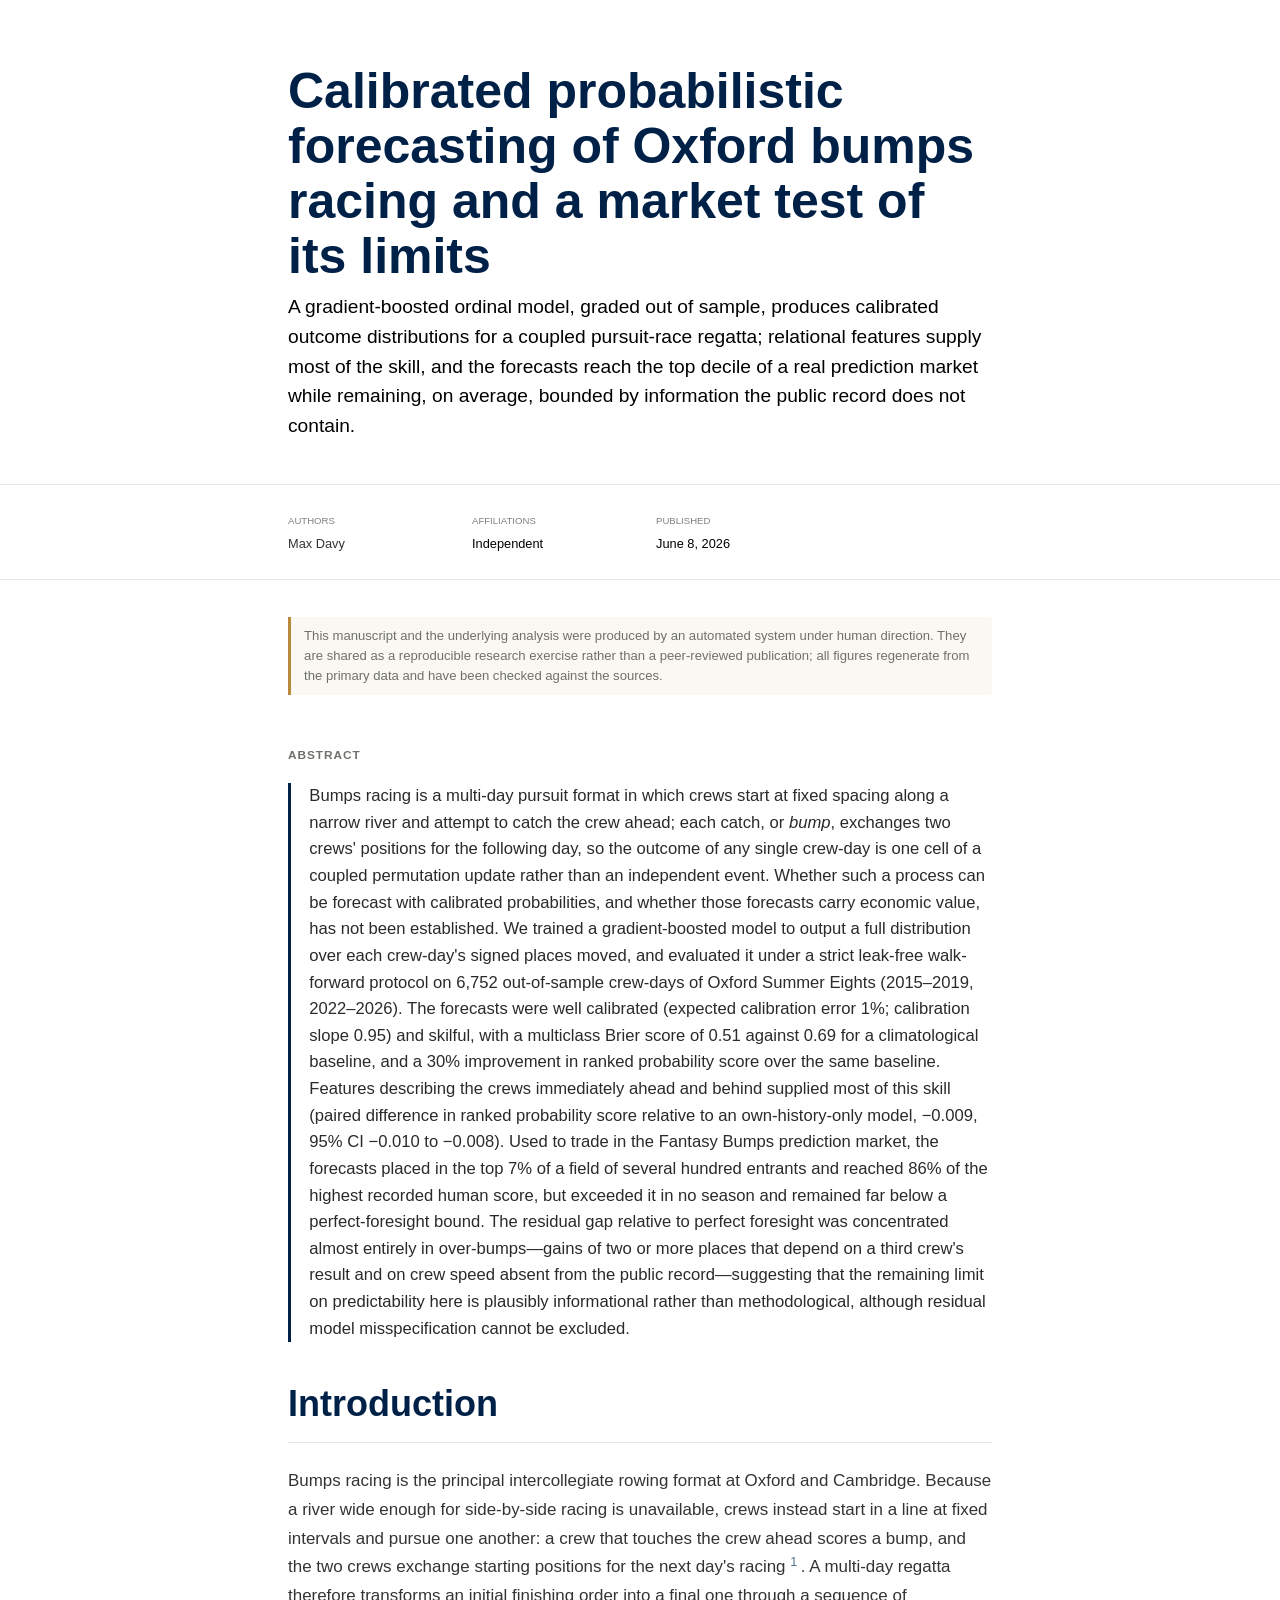
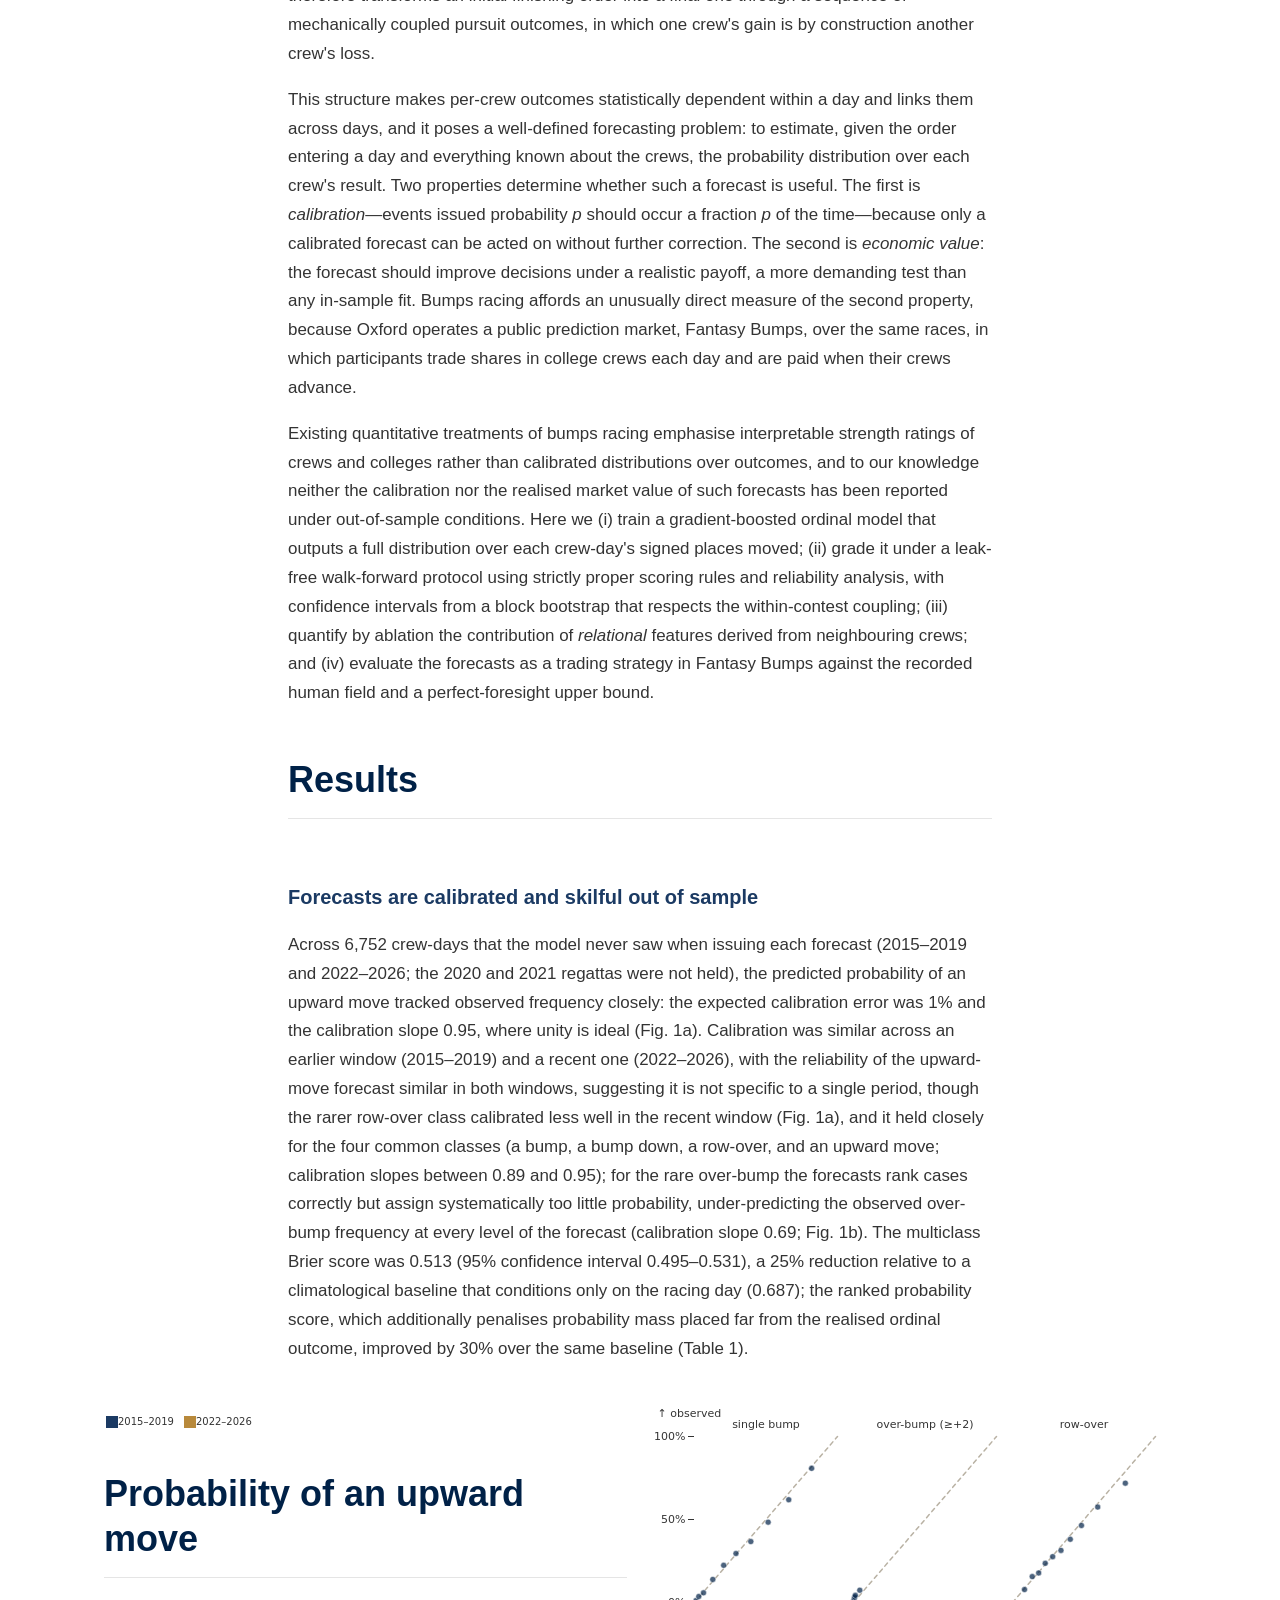
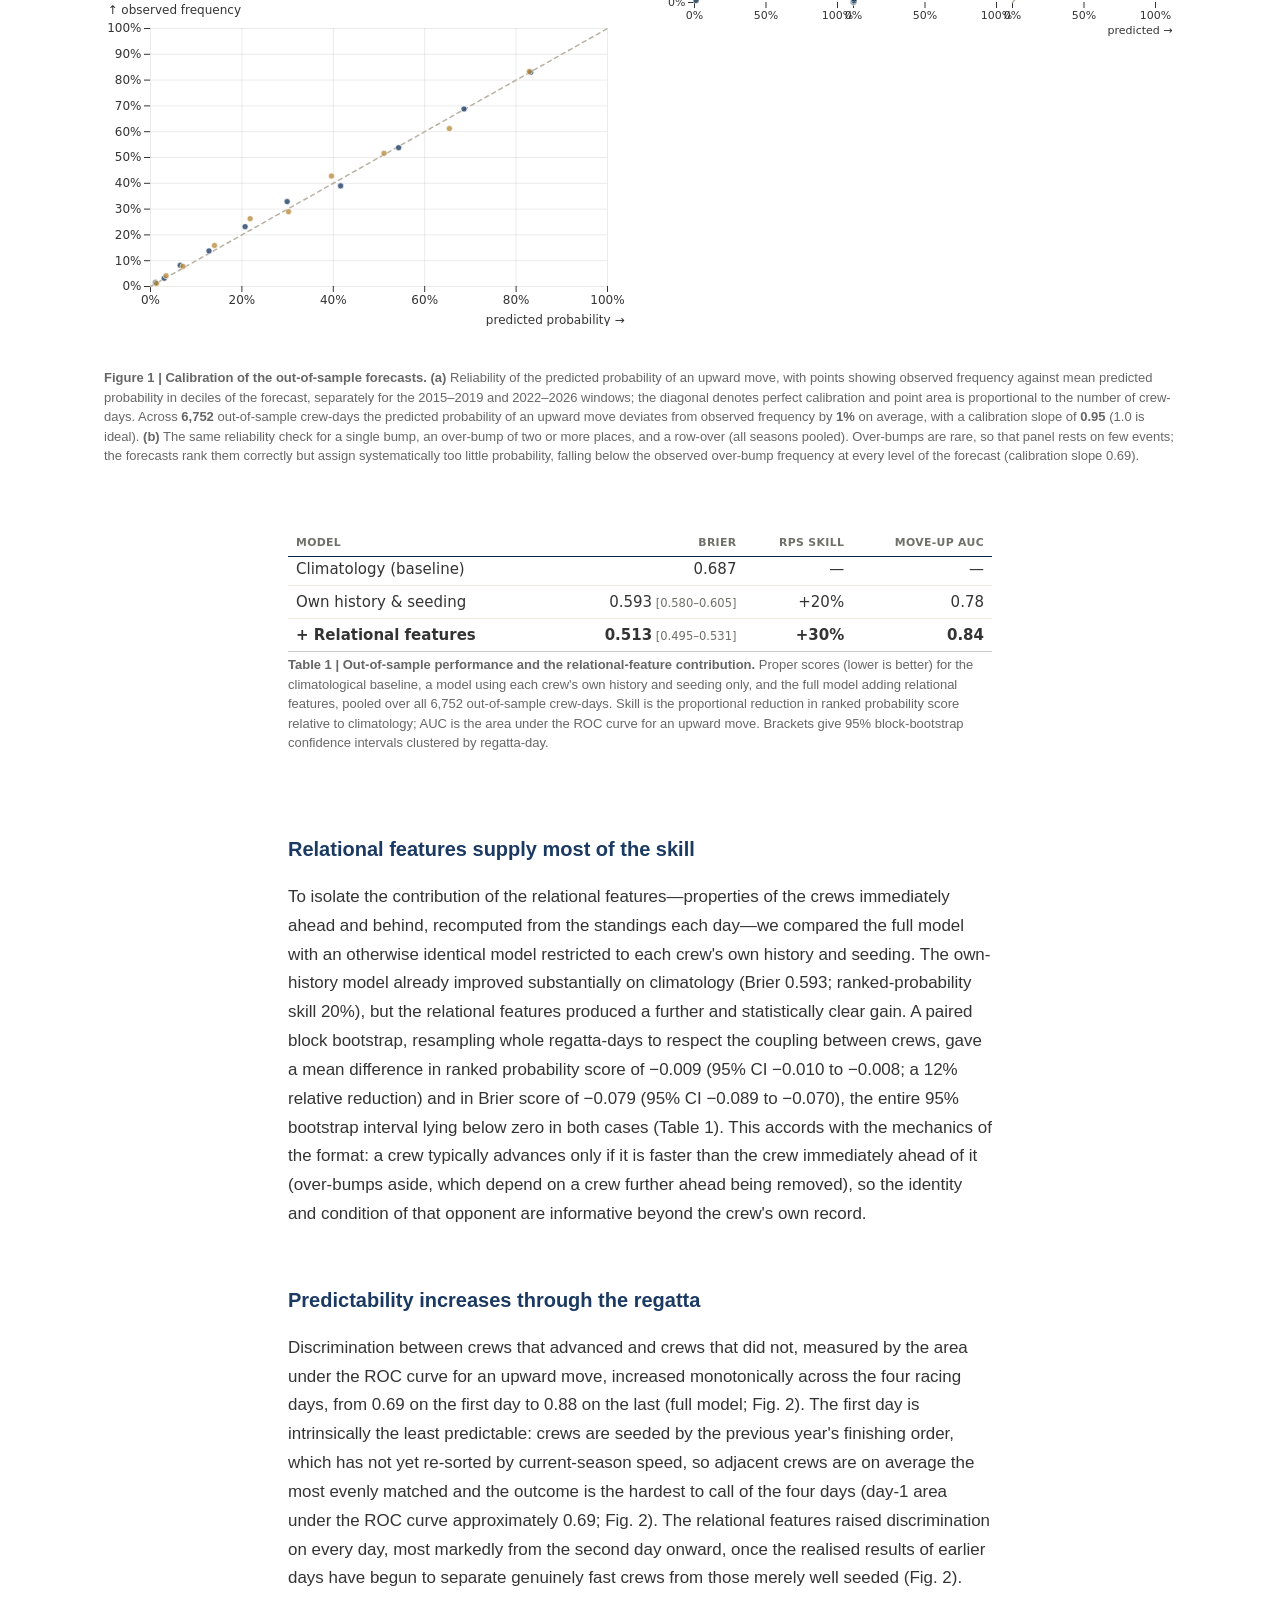
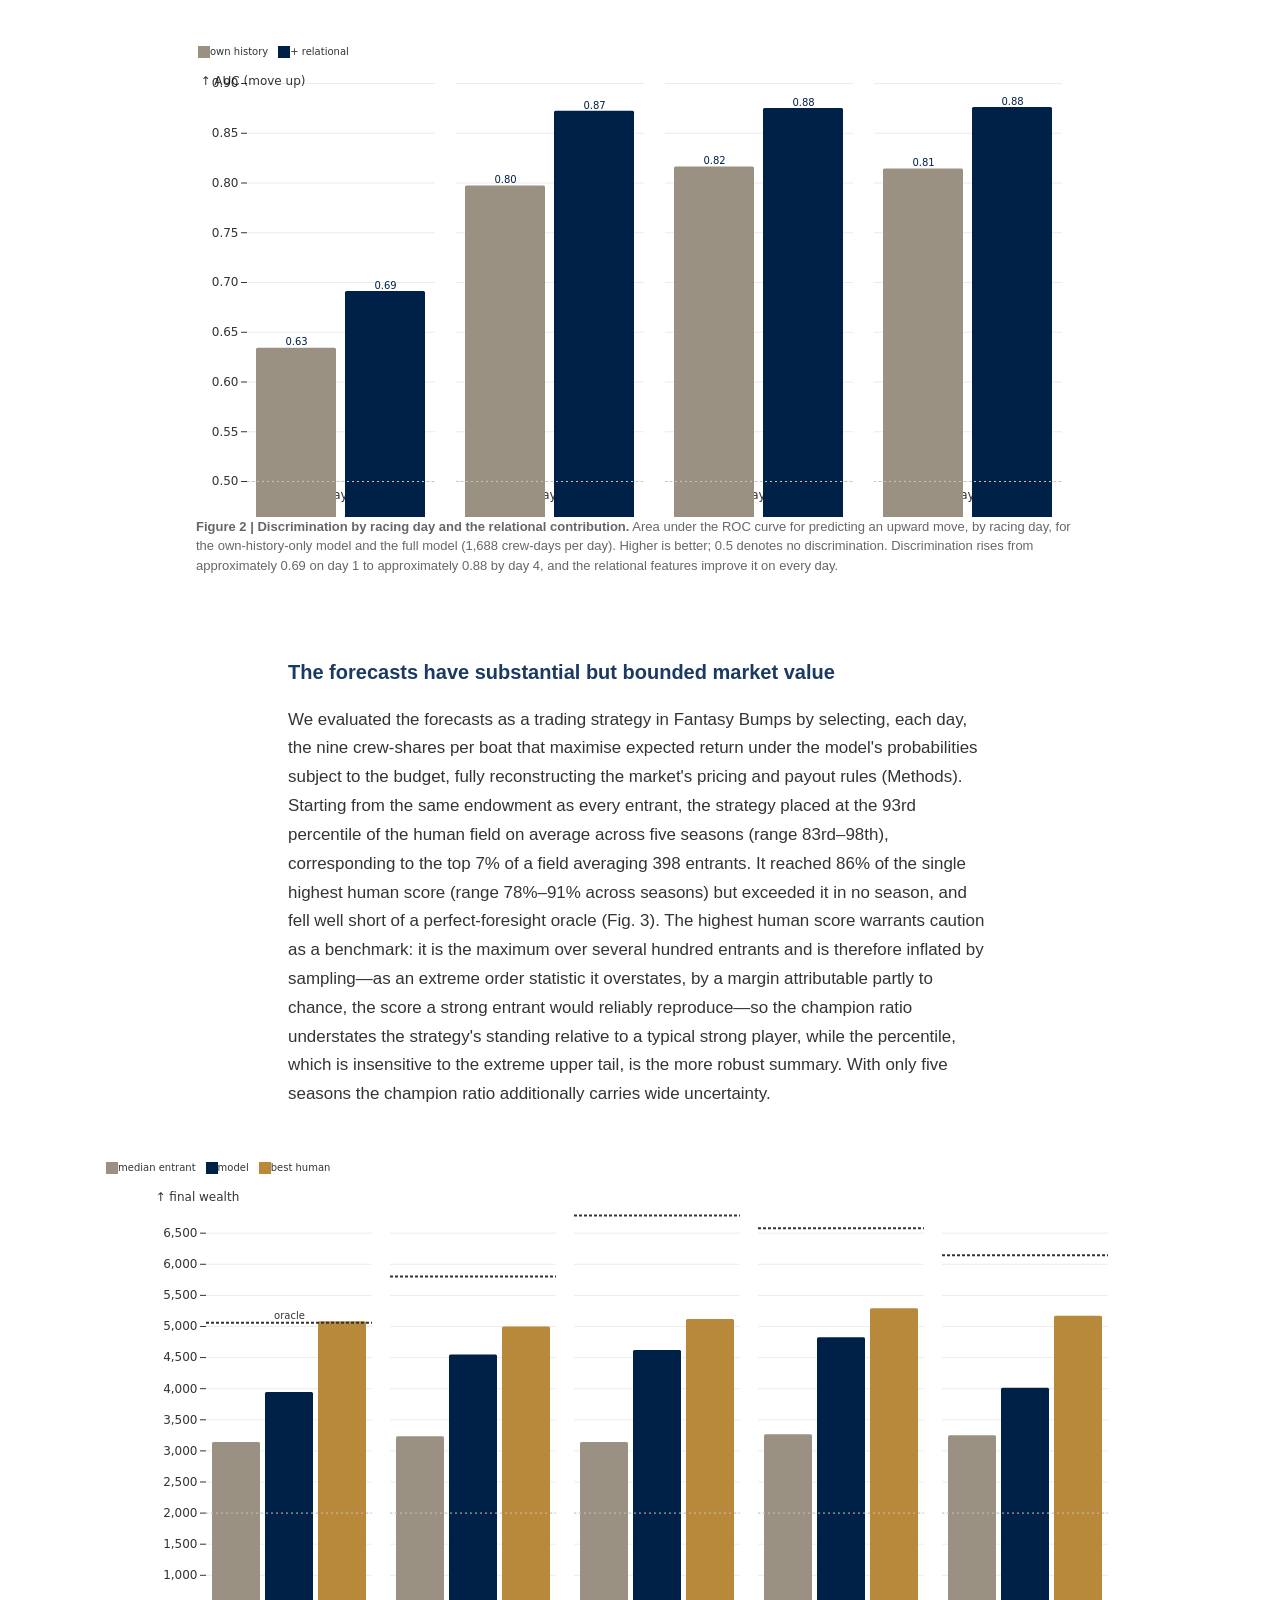
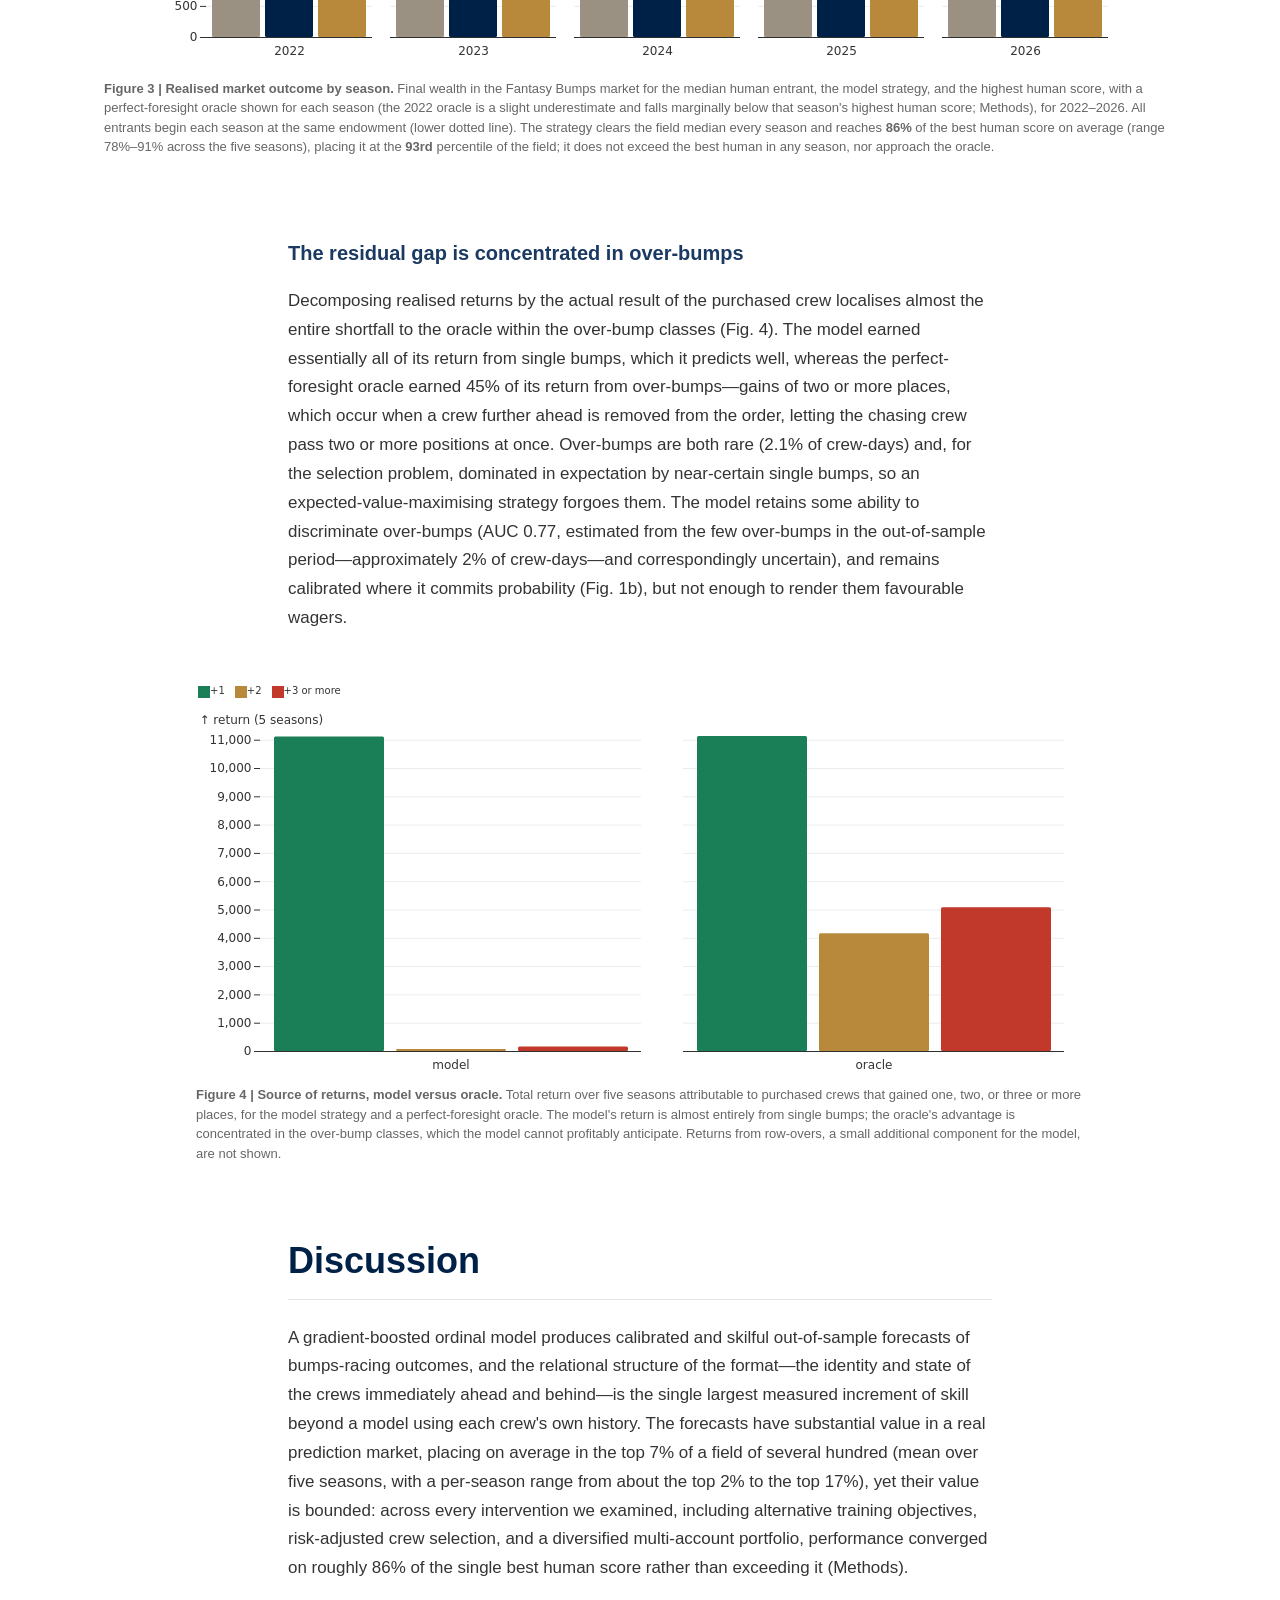
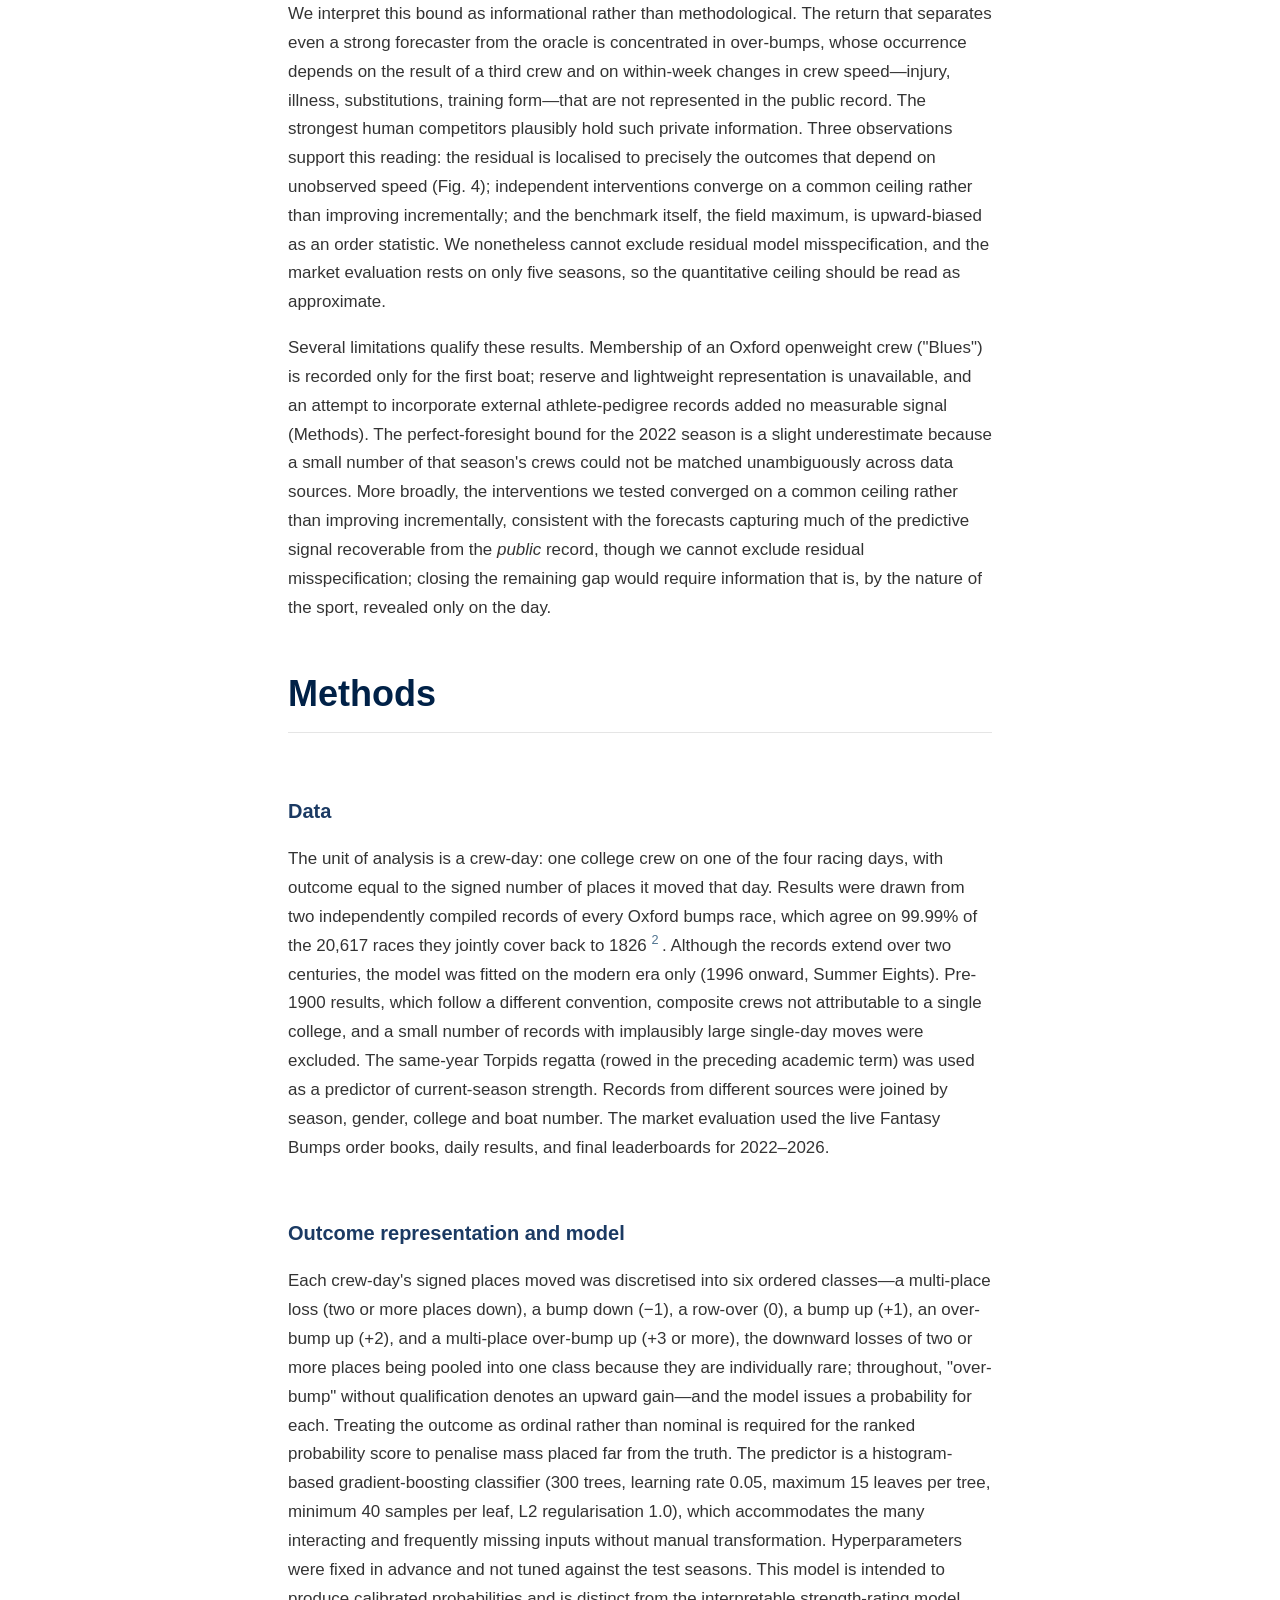
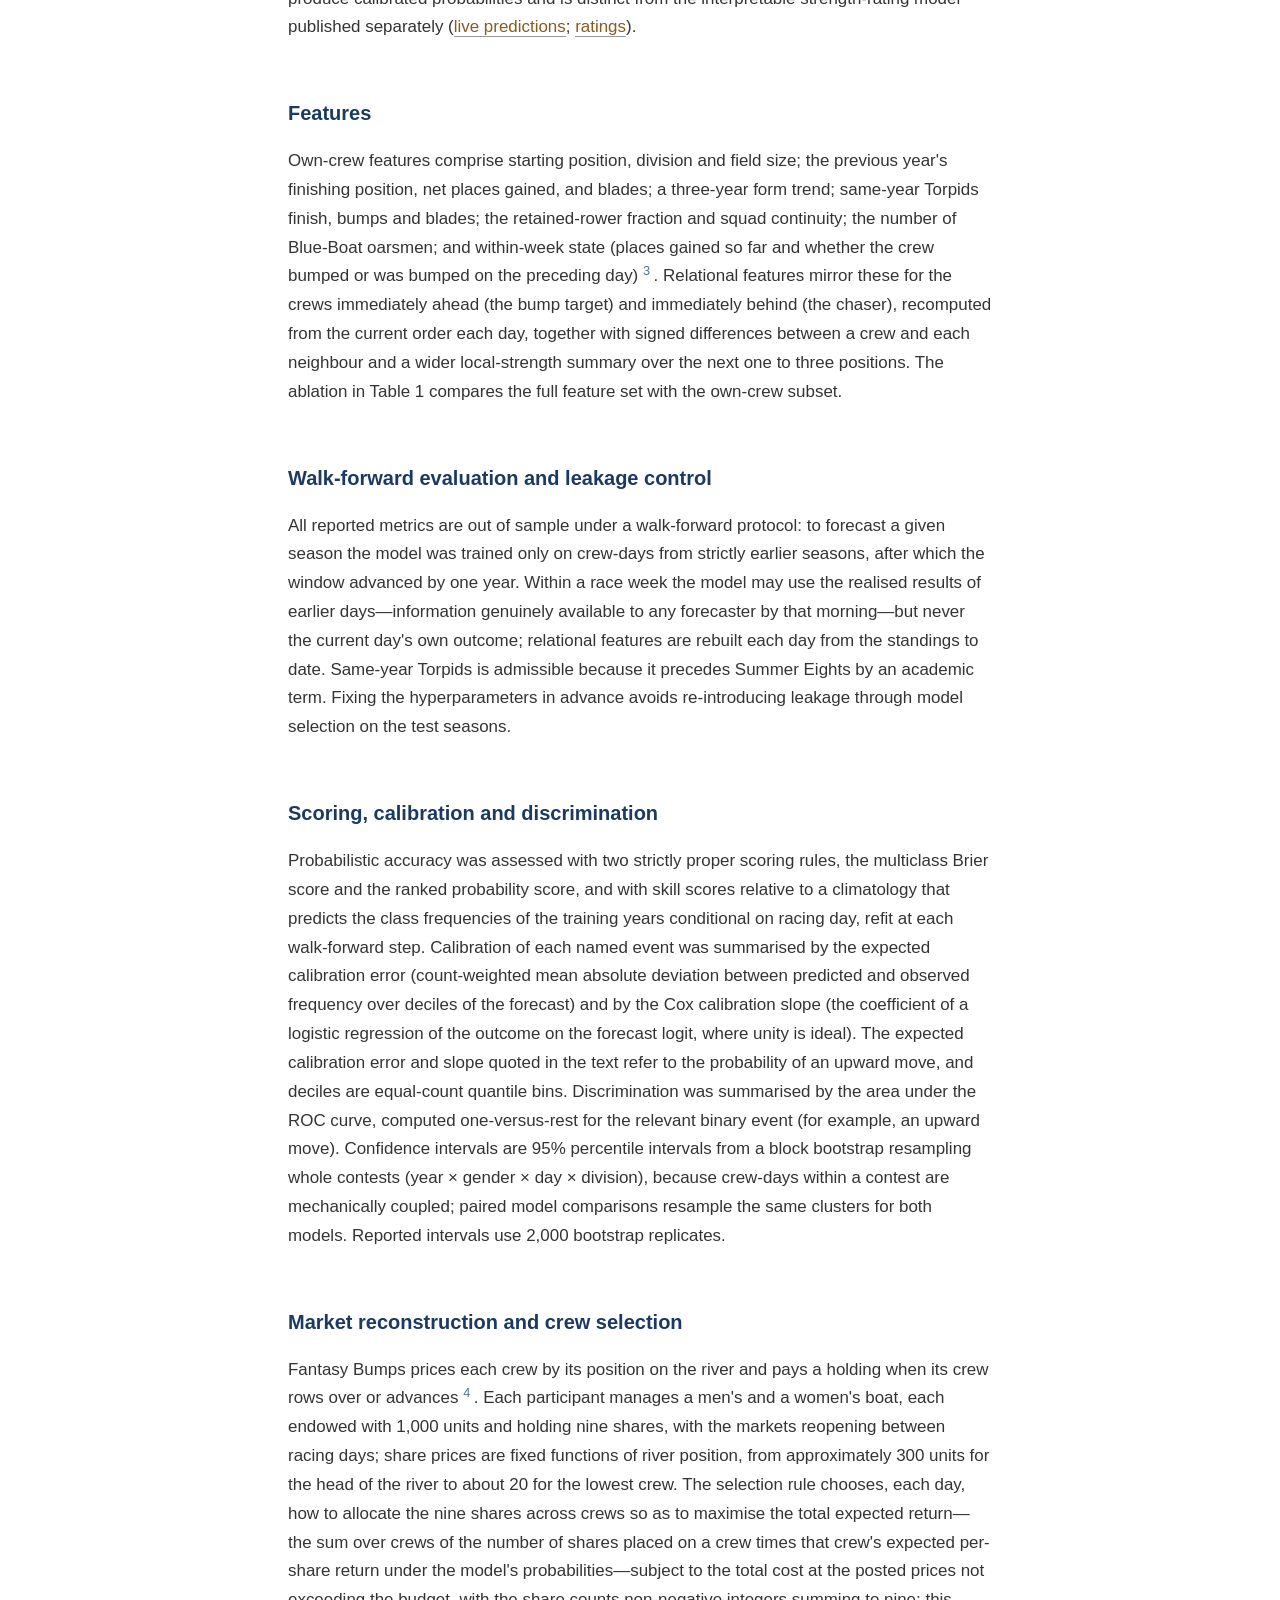
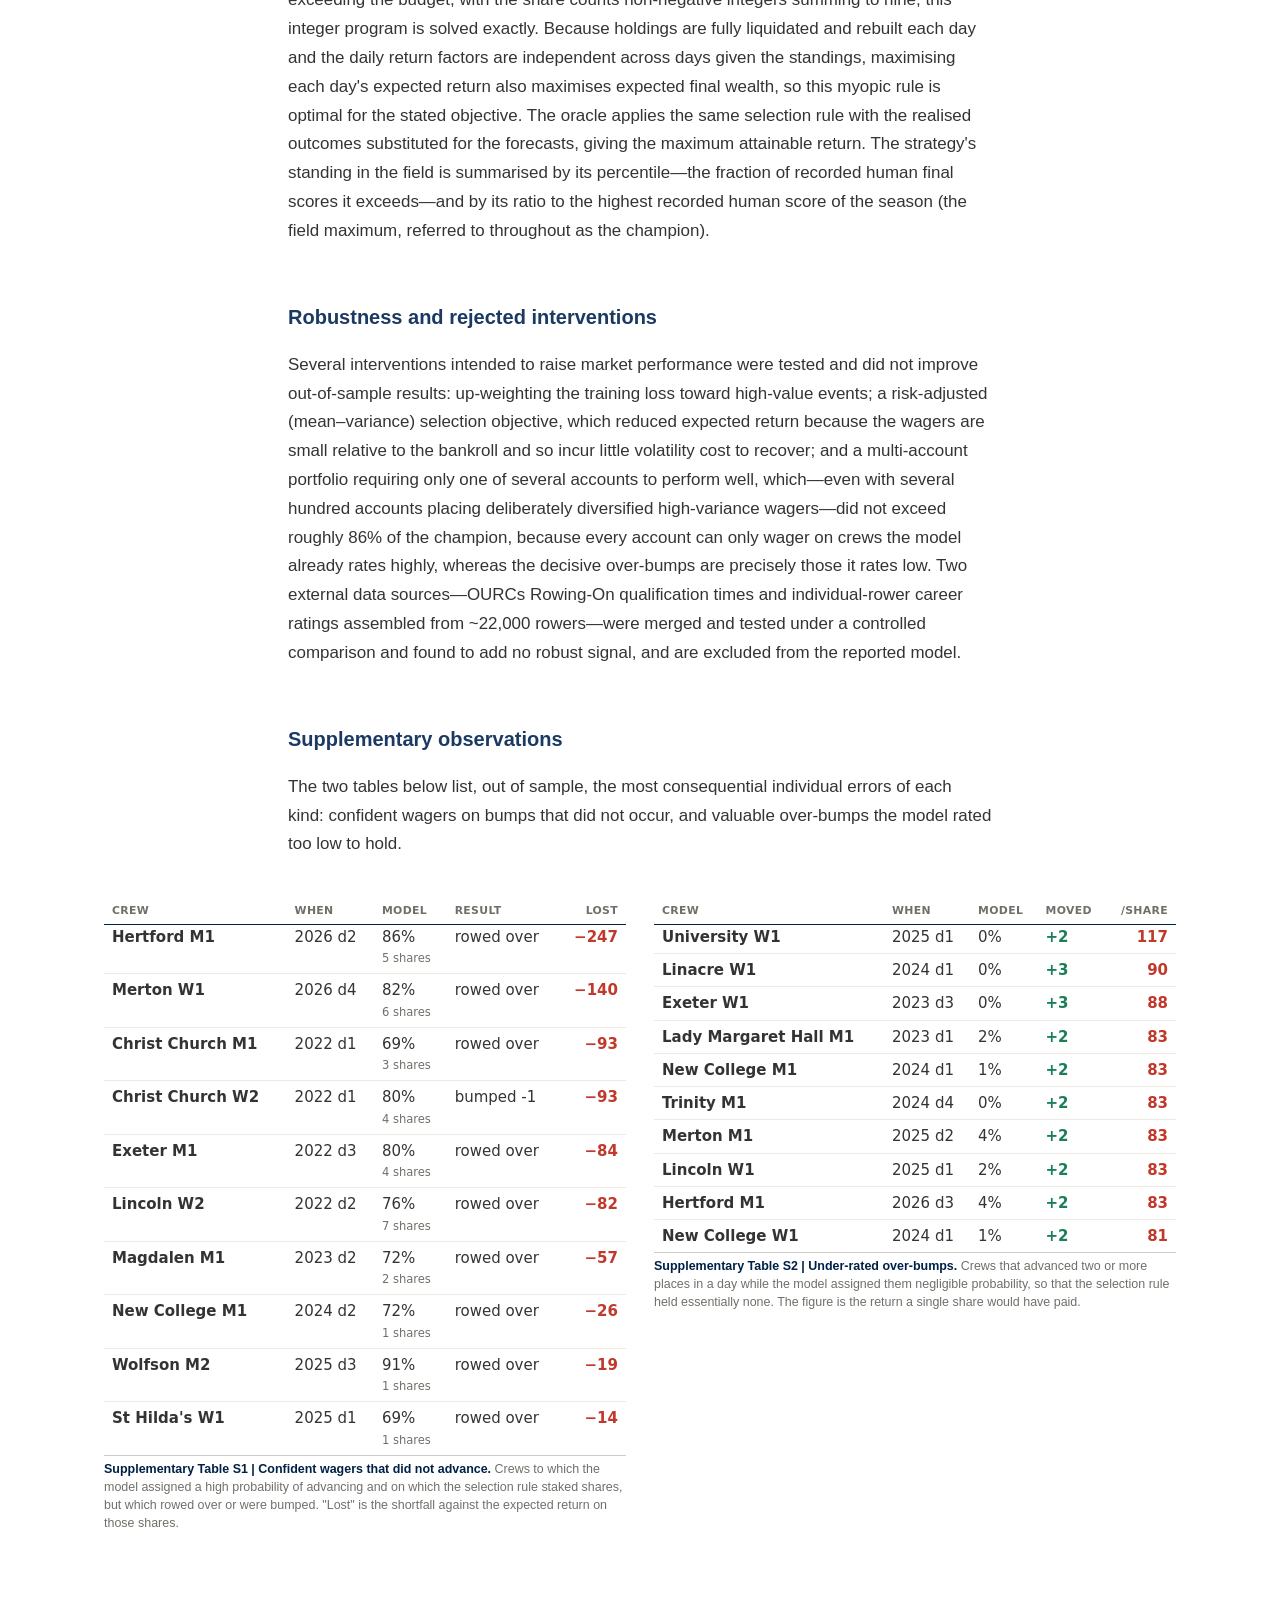
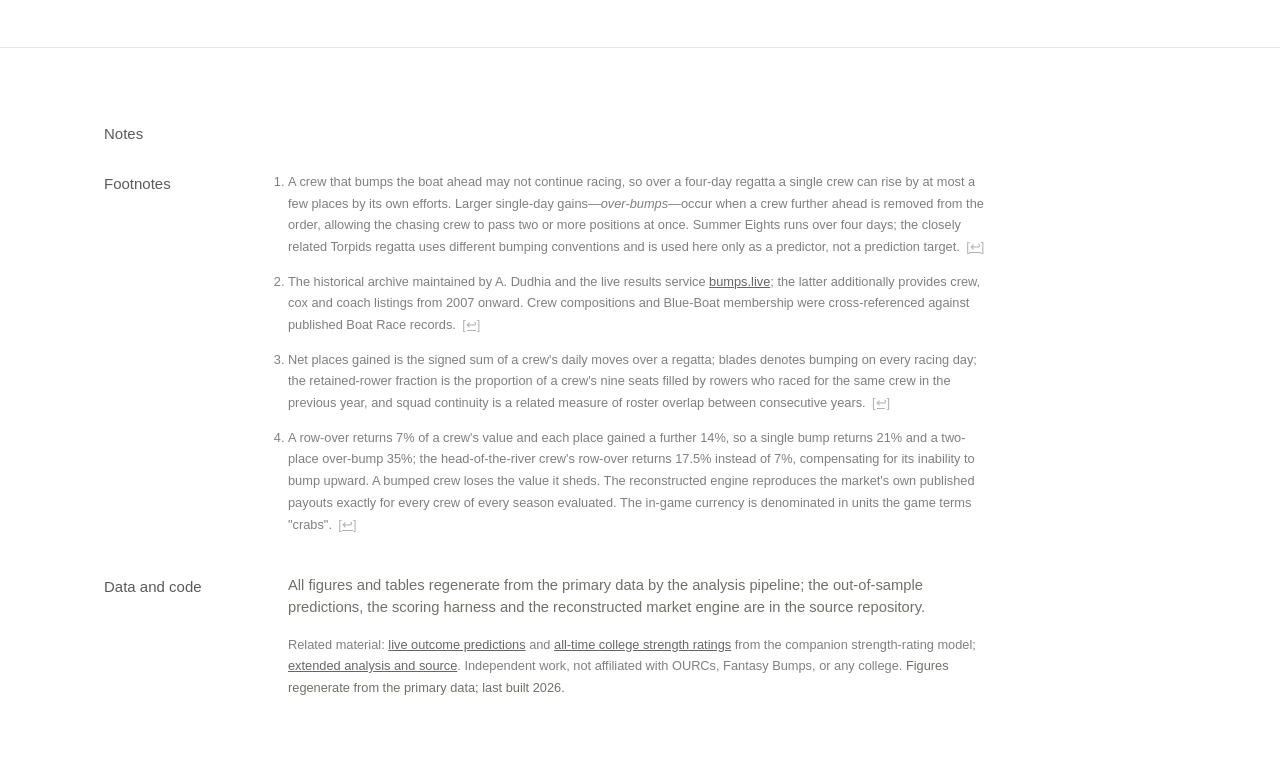
==== commit 210f5320: "Rewrite report in Nature/Science journal tone; add ablation & discrimination analysis Complete rewri" ====
--- a/index.html
+++ b/index.html
@@ -3,8 +3,9 @@
 <head>
 <meta charset="utf-8">
 <meta name="viewport" content="width=device-width, initial-scale=1">
-<title>Forecasting Oxford Summer Eights bumps — calibration & betting</title>
-<meta name="description" content="A leak-free statistical model of Oxford Summer Eights bumps racing: how accurate and well-calibrated its probabilities are, and whether they would make money in the Fantasy Bumps prediction market.">
+<meta name="color-scheme" content="light">
+<title>Calibrated probabilistic forecasting of Oxford bumps racing and a market test of its limits</title>
+<meta name="description" content="A leak-free gradient-boosted model forecasts Oxford Summer Eights bumps-racing outcomes. We quantify its calibration, the contribution of relational features, and its value in the Fantasy Bumps prediction market against the human field and a perfect-foresight bound.">
 <script src="js/vendor/d3.min.js"></script>
 <script src="js/vendor/plot.umd.min.js"></script>
 <script src="js/vendor/distill.template.v2.js"></script>
@@ -14,119 +15,129 @@
 
 <d-front-matter>
   <script type="text/json">{
-    "title": "Forecasting Oxford Summer Eights bumps",
-    "description": "How accurately can a model predict bumps racing, and would its predictions make money? A leak-free model, graded out of sample and set loose on Fantasy Bumps.",
-    "published": "June 7, 2026",
+    "title": "Calibrated probabilistic forecasting of Oxford bumps racing and a market test of its limits",
+    "description": "A leak-free gradient-boosted model produces calibrated outcome distributions for Oxford Summer Eights bumps racing. Relational features supply most of the skill; the forecasts reach the top decile of a real prediction market but are bounded by unobservable crew speed.",
+    "published": "June 8, 2026",
     "authors": [{ "author": "Max Davy", "authorURL": "https://github.com/daxmavy", "affiliations": [{ "name": "Independent" }] }],
     "katex": { "delimiters": [] }
   }</script>
 </d-front-matter>
 
 <d-title>
-  <h1>Forecasting Oxford Summer Eights bumps</h1>
-  <p>Bumps racing is Oxford's strangest annual spectacle: college boats chase each other up a narrow river, and catching the boat ahead — a <em>bump</em> — moves you up the order for the next day. This report asks two questions of a statistical model of that racing. Can it predict the bumps, with honest probabilities? And would acting on those predictions make money?</p>
+  <h1>Calibrated probabilistic forecasting of Oxford bumps racing and a market test of its limits</h1>
+  <p>A gradient-boosted ordinal model, graded out of sample, produces calibrated outcome distributions for a coupled pursuit-race regatta; relational features supply most of the skill, and the forecasts reach the top decile of a real prediction market while remaining, on average, bounded by information the public record does not contain.</p>
 </d-title>
 
 <d-byline></d-byline>
 
 <d-article>
 
-  <p class="ai-note">This report, the model and the analysis were produced by an AI system directed by a human. Treat it as a research experiment shared for interest, not a peer-reviewed result. Every figure is reproducible from the raw data, and the workings are checked against the sources throughout.</p>
+  <p class="ai-note">This manuscript and the underlying analysis were produced by an automated system under human direction. They are shared as a reproducible research exercise rather than a peer-reviewed publication; all figures regenerate from the primary data and have been checked against the sources.</p>
 
-  <p><strong>Abstract.</strong> We train a gradient-boosted model to predict, for every crew on every racing day, a probability for each possible result — over-bumped, bumped, rowed over, bump, over-bump. It is graded strictly out of sample: to score any season the model sees only earlier seasons. Its probabilities prove well-calibrated and skilful — a Brier score of <strong id="ab-brier">—</strong> against <strong id="ab-clim">—</strong> for predicting base rates alone, a mean calibration error near <strong id="ab-ece">—</strong>, and the calibration holds on both an older and a recent window. Set loose on <a href="https://fantasybumps.org.uk">Fantasy Bumps</a> — a real prediction market where players trade college crews each day — through an exactly-reconstructed engine, the model reaches about <strong id="ab-champ">—</strong> of the single best human's score each season and ranks in the top <strong id="ab-decile">—</strong> of entrants, but never beats the champion. The reason it cannot is the most interesting result, and it takes the rest of the report to earn.</p>
+  <h2 id="abstract">Abstract</h2>
+  <p class="abstract-body">Bumps racing is a multi-day pursuit format in which crews start at fixed spacing along a narrow river and attempt to catch the crew ahead; each catch, or <em>bump</em>, exchanges two crews' positions for the following day, so the outcome of any single crew-day is one cell of a coupled permutation update rather than an independent event. Whether such a process can be forecast with calibrated probabilities, and whether those forecasts carry economic value, has not been established. We trained a gradient-boosted model to output a full distribution over each crew-day's signed places moved, and evaluated it under a strict leak-free walk-forward protocol on <span id="d-n">—</span> out-of-sample crew-days of Oxford Summer Eights (2015–2019, 2022–2026). The forecasts were well calibrated (expected calibration error <span id="ab-ece">—</span>; calibration slope <span id="ab-slope">—</span>) and skilful, with a multiclass Brier score of <span id="ab-brier">—</span> against <span id="ab-clim">—</span> for a climatological baseline, and a <span id="ab-rps-skill">—</span> improvement in ranked probability score over the same baseline. Features describing the crews immediately ahead and behind supplied most of this skill (paired difference in ranked probability score relative to an own-history-only model, <span id="ab-relbase">—</span>). Used to trade in the Fantasy Bumps prediction market, the forecasts placed in the top <span id="ab-pctile">—</span> of a field of several hundred entrants and reached <span id="ab-champ">—</span> of the highest recorded human score, but exceeded it in no season and remained far below a perfect-foresight bound. The residual gap relative to perfect foresight was concentrated almost entirely in over-bumps—gains of two or more places that depend on a third crew's result and on crew speed absent from the public record—suggesting that the remaining limit on predictability here is plausibly informational rather than methodological, although residual model misspecification cannot be excluded.</p>
 
-  <div id="kpis" class="kpis l-body-outset"></div>
-
-  <h2 id="objective">Objective</h2>
-  <p>A forecast is worth something only if two things are true. Its probabilities must be <em>honest</em>: when it says a crew has a 30% chance of going up, that should happen about 30% of the time, no more and no less. And acting on them must <em>pay</em>: a forecast that is right on average but useless for any decision is a curiosity, not a tool. This report tests both claims for a model of bumps racing, and is careful to test them against demanding benchmarks rather than easy ones.</p>
-  <p>Calibration and accuracy we measure with strictly proper scoring rules — scores that a forecaster can improve only by being more honest, never by bluffing. Economic value we measure the hard way, by playing Fantasy Bumps: a public game, run alongside the real regatta, in which players are handed a budget of crabs<d-footnote>The game's currency, 🦀. Each player manages a men's and a women's boat of nine shares and starts each with 1,000 crabs; the markets lock 30 minutes before racing and reopen afterwards, so you rebuild your holdings every day.</d-footnote> and buy shares in the college crews they think will climb, selling and re-buying as the week unfolds. The benchmark there is not a textbook strawman but the recorded scores of hundreds of real players, and a perfect-foresight upper bound on what anyone could have won.</p>
-
-  <h2 id="data">Data</h2>
-  <p>The unit of analysis is a <strong>crew-day</strong>: one college boat on one of the four racing days, whose outcome is the signed number of places it moved that day. Results come from two records of every Oxford bumps race, compiled independently and in close agreement<d-footnote>Anu Dudhia's long-running archive and the live results service <a href="https://bumps.live">bumps.live</a>. Cross-checked, they agree on 99.99% of the 20,617 races they both cover, back to 1826 — a reassuring sign that the underlying results are right. bumps.live additionally supplies crew lists, coxes and coaches from 2007 on.</d-footnote>. Crew compositions and Oxford Blues come from the same source and from Wikipedia's Boat Race tables.</p>
-  <p>Although the records reach back two centuries, the model is fitted only on the modern era — 1996 onward, Summer Eights, with the Hilary-term Torpids regatta used purely as a same-year predictor<d-footnote>Pre-1900 results use a different convention and are excluded; so are composite boats that can't be attributed to a single college, and the rare data artefacts with implausibly large moves. Summer Eights and Torpids share the bumps format but differ in their rules, so only Eights is predicted.</d-footnote>. The betting evaluation draws on the live Fantasy Bumps markets for 2022–2026 — crew prices, daily results and the final human leaderboards — together with the Rowing-On qualification and finishing-order documents published by OURCs. After exclusions, the out-of-sample evaluation covers <strong id="d-n">—</strong> crew-days across the seasons 2015–2019 and 2022–2026; the 2020 and 2021 regattas were cancelled.</p>
-
-  <h2 id="methodology">Methodology</h2>
-
-  <h3>The model</h3>
-  <p>For each crew-day the model predicts a probability for every possible result, treating the day's places-moved as an ordered outcome<d-footnote>The classes, in order, are: over-bumped (down two or more), bumped (−1), rowed over (0), bump (+1), over-bump (+2), and a multi-place over-bump (+3 or more). Treating them as <em>ordinal</em> rather than as unrelated labels matters for the ranked probability score, which then penalises a forecast for putting weight far from the truth — predicting a +3 surge when the crew rowed over is charged more than predicting a single bump.</d-footnote>. The predictor is a gradient-boosted ensemble of decision trees, which handles the many interacting, sometimes-missing inputs without hand-tuning. This is a deliberately different object from the interpretable skill-and-simulation model behind the <a href="board.html">live predictions board</a>: that one is built to be explainable, this one purely to be accurate and well-calibrated.</p>
-
-  <h3>Features</h3>
-  <p>Each crew-day carries its own history — where it starts the week, how it finished last year, its same-year Torpids form, how much of its squad it kept, any Blue Boat oarsmen aboard, and its momentum so far this week. On their own these say surprisingly little, because a bump is not a solo effort but a <em>race against a specific opponent</em>. The features that carry most of the signal are therefore <strong>relational</strong>: the strength and recent form of the crew immediately ahead — the one you are chasing — and of the crew immediately behind, the one chasing you, recomputed from the live order each day, along with how far you out-rate the boats two and three places up the river<d-footnote>The full set: own start position, division and field size; last year's finish, net places and blades; three-year form trend; same-year Torpids finish, bumps and blades; retained-rower fraction and squad continuity; Blue Boat count; within-week places-so-far and whether it bumped or was bumped yesterday. The relational block mirrors all of these for the crews ahead and behind, plus signed differences (you-minus-target, you-minus-chaser) and a wider "local strength" read over the next few boats. Adding the relational block is the single biggest improvement over a crew's own features, lifting day-2 discrimination from roughly 0.79 to 0.87.</d-footnote>. Intuitively, you go up if and only if you are faster than the boat in front, so the model needs to know who that boat is and how good it is.</p>
-
-  <h3>Training and out-of-sample protocol</h3>
-  <p>Everything in this report is scored on data the model never saw when it made the call. The evaluation is a strict <strong>walk-forward</strong>: to predict a given season, the model is fitted only on crew-days from earlier seasons, then asked to forecast the new one cold; the window then rolls forward a year and repeats. This is the discipline that separates a real forecast from hindsight, and it is easy to get subtly wrong<d-footnote>The most common leak is letting a feature peek at the future. Within a race week the model is allowed to use the realised results of earlier days — information any forecaster genuinely has by Thursday morning — but never the current day's own outcome, and the relational features are rebuilt each morning from the standings to date. Same-year Torpids is fair game because it is rowed in Hilary term, months before Eights. Hyper-parameters were fixed in advance — 300 trees, shallow, a learning rate of 0.05, with leaf and L2 regularisation — rather than tuned against the test seasons, which would quietly re-introduce the leak.</d-footnote>. We resisted the temptation to tune the model against the very seasons we then report on; several plausible tweaks that improved one window turned out to be noise across all of them<d-footnote>Up-weighting rare high-value events, weighting the loss by the crabs at stake, and adding an explicit "second-in-division can double-bump" flag each helped a narrow subgroup but did not improve the out-of-sample Brier score overall, so none were kept.</d-footnote>.</p>
-
-  <h3>Grading the probabilities</h3>
-  <p>Probabilities are graded with two strictly proper scoring rules — the multiclass <strong>Brier score</strong> and the ordinal <strong>ranked probability score</strong><d-footnote>The Brier score is the mean squared error between the predicted probability vector and the one-hot truth; the ranked probability score is the same idea applied to the cumulative distribution, so it respects the ordering of the outcomes. Both are minimised, in expectation, only by reporting your true beliefs — there is no reward for false confidence.</d-footnote> — and against <em>climatology</em>, a baseline that knows only the base rates of each outcome by racing day and nothing about who is rowing<d-footnote>The term is borrowed from weather forecasting, where a "climatological" forecast predicts the historical average for the date and ignores today's conditions. It is the no-skill floor every real model must clear; here it gives every crew on a given day the same forecast — it cannot even tell that the Head of the River is unable to bump upwards.</d-footnote>. Calibration itself we read from reliability curves — predicted probability against observed frequency — summarised by the expected calibration error and the calibration slope. Uncertainty intervals are 95% block-bootstraps, resampled by contest rather than by crew, because the crews in a single race are not independent: one crew's bump is, by definition, another crew's being caught.</p>
-
-  <h3>The betting test</h3>
-  <p>To turn probabilities into money we reconstruct the Fantasy Bumps market exactly and feed it the model's forecasts. Crews are priced purely by their position on the river, and a holding pays out when its crew rows over or climbs<d-footnote>A row-over pays 7% of the crew's value and each place gained a further 14%, so a single bump returns about 21% and an over-bump of two about 35%; the head crew's row-over is worth 17.5% to compensate for the fact that it cannot bump. A bumped crew simply loses the value it sheds. The reconstructed engine reproduces the live site's own published payout figures to the crab for every crew of every recent season.</d-footnote>. Each day, an optimiser buys the nine shares per boat that maximise expected crab return under the model's probabilities, within the budget<d-footnote>Formally an integer program: choose how many of the nine shares to place on each crew to maximise expected return subject to cost. Because you fully liquidate and rebuild every day, maximising each day's expected return also maximises expected final wealth, so this myopic rule is optimal — a fact we lean on when testing risk-adjusted and multi-account variants later.</d-footnote>. Against this we set two yardsticks: the recorded human leaderboard, and an <strong>oracle</strong> — the same optimiser handed the actual results, i.e. the most any player could conceivably have won.</p>
+  <h2 id="introduction">Introduction</h2>
+  <p>Bumps racing is the principal intercollegiate rowing format at Oxford and Cambridge. Because a river wide enough for side-by-side racing is unavailable, crews instead start in a line at fixed intervals and pursue one another: a crew that touches the crew ahead scores a bump, and the two crews exchange starting positions for the next day's racing<d-footnote>A crew that bumps the boat ahead may not continue racing, so over a four-day regatta a single crew can rise by at most a few places by its own efforts. Larger single-day gains—<em>over-bumps</em>—occur when a crew further ahead is removed from the order, allowing the chasing crew to pass two or more positions at once. Summer Eights runs over four days; the closely related Torpids regatta uses different bumping conventions and is used here only as a predictor, not a prediction target.</d-footnote>. A multi-day regatta therefore transforms an initial finishing order into a final one through a sequence of mechanically coupled pursuit outcomes, in which one crew's gain is by construction another crew's loss.</p>
+  <p>This structure makes per-crew outcomes statistically dependent within a day and links them across days, and it poses a well-defined forecasting problem: to estimate, given the order entering a day and everything known about the crews, the probability distribution over each crew's result. Two properties determine whether such a forecast is useful. The first is <em>calibration</em>—events issued probability <i>p</i> should occur a fraction <i>p</i> of the time—because only a calibrated forecast can be acted on without further correction. The second is <em>economic value</em>: the forecast should improve decisions under a realistic payoff, a more demanding test than any in-sample fit. Bumps racing affords an unusually direct measure of the second property, because Oxford operates a public prediction market, Fantasy Bumps, over the same races, in which participants trade shares in college crews each day and are paid when their crews advance.</p>
+  <p>Existing quantitative treatments of bumps racing emphasise interpretable strength ratings of crews and colleges rather than calibrated distributions over outcomes, and to our knowledge neither the calibration nor the realised market value of such forecasts has been reported under out-of-sample conditions. Here we (i) train a gradient-boosted ordinal model that outputs a full distribution over each crew-day's signed places moved; (ii) grade it under a leak-free walk-forward protocol using strictly proper scoring rules and reliability analysis, with confidence intervals from a block bootstrap that respects the within-contest coupling; (iii) quantify by ablation the contribution of <em>relational</em> features derived from neighbouring crews; and (iv) evaluate the forecasts as a trading strategy in Fantasy Bumps against the recorded human field and a perfect-foresight upper bound.</p>
 
   <h2 id="results">Results</h2>
 
-  <h3>The probabilities are honest</h3>
-  <p>The model's stated chances track what actually happens, and they do so on both an early window (2015–2019) and a recent one (2022–2026), which rules out the calibration being a quirk of a single era. In Figure 1 the points sit on the line of perfect calibration; Figure 2 shows the same for the individual outcomes it prices. Numerically it roughly halves the error of climatology (Table 1).</p>
+  <h3>Forecasts are calibrated and skilful out of sample</h3>
+  <p>Across <span id="r-n">—</span> crew-days that the model never saw when issuing each forecast (2015–2019 and 2022–2026; the 2020 and 2021 regattas were not held), the predicted probability of an upward move tracked observed frequency closely: the expected calibration error was <span id="r-ece">—</span> and the calibration slope <span id="r-slope">—</span>, where unity is ideal (Fig. 1a). Calibration was similar across an earlier window (2015–2019) and a recent one (2022–2026), with the reliability of the upward-move forecast similar in both windows, suggesting it is not specific to a single period, though the rarer row-over class calibrated less well in the recent window (Fig. 1a), and it held closely for the four common classes (a bump, a bump down, a row-over, and an upward move; calibration slopes between 0.89 and 0.95); for the rare over-bump the forecasts rank cases correctly but assign systematically too little probability, under-predicting the observed over-bump frequency at every level of the forecast (calibration slope 0.69; Fig. 1b). The multiclass Brier score was <span id="r-brier">—</span> (95% confidence interval <span id="r-brier-ci">—</span>), a <span id="r-brier-skill">—</span> reduction relative to a climatological baseline that conditions only on the racing day (<span id="r-clim">—</span>); the ranked probability score, which additionally penalises probability mass placed far from the realised ordinal outcome, improved by <span id="r-rps-skill">—</span> over the same baseline (Table 1).</p>
 
   <figure class="l-page">
     <div class="cal-grid">
       <div><div id="chart-rel-up" class="chart"></div></div>
       <div><div id="chart-rel-grid" class="chart"></div></div>
     </div>
-    <figcaption><strong>Figure 1 (left).</strong> Reliability of the model's move-up probability, split by era — the seasons up to 2019 against the most recent four. <span id="rel-up-cap"></span> <strong>Figure 2 (right).</strong> The same check for a single bump, an over-bump of two or more, and rowing over (all seasons). Over-bumps are rare, so that panel has few points, but where the model commits a probability it holds.</figcaption>
+    <figcaption><strong>Figure 1 | Calibration of the out-of-sample forecasts.</strong> <strong>(a)</strong> Reliability of the predicted probability of an upward move, with points showing observed frequency against mean predicted probability in deciles of the forecast, separately for the 2015–2019 and 2022–2026 windows; the diagonal denotes perfect calibration and point area is proportional to the number of crew-days. <span id="rel-up-cap"></span> <strong>(b)</strong> The same reliability check for a single bump, an over-bump of two or more places, and a row-over (all seasons pooled). Over-bumps are rare, so that panel rests on few events; the forecasts rank them correctly but assign systematically too little probability, falling below the observed over-bump frequency at every level of the forecast (calibration slope 0.69).</figcaption>
   </figure>
 
   <figure class="l-body">
     <div id="acc-table" class="acctab"></div>
-    <figcaption><strong>Table 1.</strong> Out-of-sample scores by window; lower Brier and ranked-probability scores are better. "RPS skill" is the percentage reduction relative to climatology. The model roughly halves climatology's Brier in both eras.</figcaption>
+    <figcaption><strong>Table 1 | Out-of-sample performance and the relational-feature contribution.</strong> Proper scores (lower is better) for the climatological baseline, a model using each crew's own history and seeding only, and the full model adding relational features, pooled over all <span id="t-n">—</span> out-of-sample crew-days. Skill is the proportional reduction in ranked probability score relative to climatology; AUC is the area under the ROC curve for an upward move. Brackets give 95% block-bootstrap confidence intervals clustered by regatta-day.</figcaption>
   </figure>
 
-  <h3>It sees further as the week unfolds</h3>
-  <p>The first day is the hardest call. Crews are seeded by the previous year's order, so on Wednesday each boat races the one most like itself, and the result is close to a coin toss. Each subsequent day of racing sorts the genuinely quick from the merely well-seeded, and the model's error falls accordingly (Figure 3).</p>
-  <figure class="l-body">
-    <div id="chart-byday" class="chart"></div>
-    <figcaption><strong>Figure 3.</strong> Brier score on each racing day, recent seasons. Lower is better; Wednesday is the hardest day to forecast and Saturday the easiest.</figcaption>
+  <h3>Relational features supply most of the skill</h3>
+  <p>To isolate the contribution of the relational features—properties of the crews immediately ahead and behind, recomputed from the standings each day—we compared the full model with an otherwise identical model restricted to each crew's own history and seeding. The own-history model already improved substantially on climatology (Brier <span id="r-base-brier">—</span>; ranked-probability skill <span id="r-base-skill">—</span>), but the relational features produced a further and statistically clear gain. A paired block bootstrap, resampling whole regatta-days to respect the coupling between crews, gave a mean difference in ranked probability score of <span id="r-relbase-rps">—</span> and in Brier score of <span id="r-relbase-brier">—</span>, the entire 95% bootstrap interval lying below zero in both cases (Table 1). This accords with the mechanics of the format: a crew typically advances only if it is faster than the crew immediately ahead of it (over-bumps aside, which depend on a crew further ahead being removed), so the identity and condition of that opponent are informative beyond the crew's own record.</p>
+
+  <h3>Predictability increases through the regatta</h3>
+  <p>Discrimination between crews that advanced and crews that did not, measured by the area under the ROC curve for an upward move, increased monotonically across the four racing days, from <span id="r-auc-d1">—</span> on the first day to <span id="r-auc-d4">—</span> on the last (full model; Fig. 2). The first day is intrinsically the least predictable: crews are seeded by the previous year's finishing order, which has not yet re-sorted by current-season speed, so adjacent crews are on average the most evenly matched and the outcome is the hardest to call of the four days (day-1 area under the ROC curve approximately 0.69; Fig. 2). The relational features raised discrimination on every day, most markedly from the second day onward, once the realised results of earlier days have begun to separate genuinely fast crews from those merely well seeded (Fig. 2).</p>
+
+  <figure class="l-body-outset">
+    <div id="chart-auc-day" class="chart"></div>
+    <figcaption><strong>Figure 2 | Discrimination by racing day and the relational contribution.</strong> Area under the ROC curve for predicting an upward move, by racing day, for the own-history-only model and the full model (<span id="auc-cap"></span> crew-days per day). Higher is better; 0.5 denotes no discrimination. Discrimination rises from approximately 0.69 on day 1 to approximately 0.88 by day 4, and the relational features improve it on every day.</figcaption>
   </figure>
 
-  <h3>As a bettor: top-decile, but not the champion</h3>
-  <p>Started at the same 2,000 crabs as every entrant, the model's optimiser clears the field median every season and reaches roughly <strong id="r-champ">—</strong> of the single best human's score, placing it comfortably in the top decile of players (Figure 4). But it never wins. It does not beat the champion in any season, and it falls a long way short of the perfect-foresight oracle. That gap, not the respectable headline, is where the interesting physics is.</p>
+  <h3>The forecasts have substantial but bounded market value</h3>
+  <p>We evaluated the forecasts as a trading strategy in Fantasy Bumps by selecting, each day, the nine crew-shares per boat that maximise expected return under the model's probabilities subject to the budget, fully reconstructing the market's pricing and payout rules (Methods). Starting from the same endowment as every entrant, the strategy placed at the <span id="r-pctile">—</span> percentile of the human field on average across five seasons (range <span id="r-pctile-range">—</span>), corresponding to the top <span id="r-topx">—</span> of a field averaging <span id="r-nteams">—</span> entrants. It reached <span id="r-champ">—</span> of the single highest human score (range <span id="r-champ-range">—</span> across seasons) but exceeded it in no season, and fell well short of a perfect-foresight oracle (Fig. 3). The highest human score warrants caution as a benchmark: it is the maximum over several hundred entrants and is therefore inflated by sampling—as an extreme order statistic it overstates, by a margin attributable partly to chance, the score a strong entrant would reliably reproduce—so the champion ratio understates the strategy's standing relative to a typical strong player, while the percentile, which is insensitive to the extreme upper tail, is the more robust summary. With only five seasons the champion ratio additionally carries wide uncertainty.</p>
+
   <figure class="l-page">
     <div id="chart-betting" class="chart"></div>
-    <figcaption><strong>Figure 4.</strong> Final crabs by season for the typical player, the model and the best human, with the perfect-foresight oracle dashed above. Everyone starts at 2,000 (lower dotted line). <span id="betting-cap"></span></figcaption>
+    <figcaption><strong>Figure 3 | Realised market outcome by season.</strong> Final wealth in the Fantasy Bumps market for the median human entrant, the model strategy, and the highest human score, with a perfect-foresight oracle shown for each season (the 2022 oracle is a slight underestimate and falls marginally below that season's highest human score; Methods), for 2022–2026. All entrants begin each season at the same endowment (lower dotted line). <span id="betting-cap"></span></figcaption>
   </figure>
 
-  <h3>The gap is all over-bumps — and nobody can predict those</h3>
-  <p>Splitting the realised returns by what the purchased crew actually did (Figure 5) localises the entire shortfall to the oracle. The model earns almost all of its crabs from reliable single bumps. A perfect player earns nearly half from <em>over-bumps</em> — the +2 and +3 days when the crew ahead bumps out and you sail through two places at once. The model cannot bet those, and not for want of trying: an over-bump happens about 13% of the time even for a well-placed crew, and at 13% it is simply a worse expected bet than a near-certain single bump, so the optimiser correctly passes it up. The champion catches them with private knowledge of who is quietly flying this week — exactly the information no public dataset carries.</p>
+  <h3>The residual gap is concentrated in over-bumps</h3>
+  <p>Decomposing realised returns by the actual result of the purchased crew localises almost the entire shortfall to the oracle within the over-bump classes (Fig. 4). The model earned essentially all of its return from single bumps, which it predicts well, whereas the perfect-foresight oracle earned <span id="r-oracle-ob">—</span> of its return from over-bumps—gains of two or more places, which occur when a crew further ahead is removed from the order, letting the chasing crew pass two or more positions at once. Over-bumps are both rare (<span id="r-ob-rate">—</span> of crew-days) and, for the selection problem, dominated in expectation by near-certain single bumps, so an expected-value-maximising strategy forgoes them. The model retains some ability to discriminate over-bumps (AUC <span id="r-ob-auc">—</span>, estimated from the few over-bumps in the out-of-sample period—approximately 2% of crew-days—and correspondingly uncertain), and remains calibrated where it commits probability (Fig. 1b), but not enough to render them favourable wagers.</p>
+
   <figure class="l-body-outset">
     <div id="chart-decomp" class="chart"></div>
-    <figcaption><strong>Figure 5.</strong> Crabs earned over five seasons, split by the bought crew's result that day — model against oracle. The +2 and +3 bars are where a real forecaster and a clairvoyant part company.</figcaption>
+    <figcaption><strong>Figure 4 | Source of returns, model versus oracle.</strong> Total return over five seasons attributable to purchased crews that gained one, two, or three or more places, for the model strategy and a perfect-foresight oracle. The model's return is almost entirely from single bumps; the oracle's advantage is concentrated in the over-bump classes, which the model cannot profitably anticipate. Returns from row-overs, a small additional component for the model, are not shown.</figcaption>
   </figure>
 
-  <p>The two ways a forecast bleeds crabs are worth seeing by name. It can back a bump with confidence — staking real shares — and the bump never comes (Table 2). Or it can wave away a valuable over-bump that then happens, leaving the payout on the table (Table 3). These are the worst of each, all out of sample.</p>
+  <h2 id="discussion">Discussion</h2>
+  <p>A gradient-boosted ordinal model produces calibrated and skilful out-of-sample forecasts of bumps-racing outcomes, and the relational structure of the format—the identity and state of the crews immediately ahead and behind—is the single largest measured increment of skill beyond a model using each crew's own history. The forecasts have substantial value in a real prediction market, placing on average in the top 7% of a field of several hundred (mean over five seasons, with a per-season range from about the top 2% to the top 17%), yet their value is bounded: across every intervention we examined, including alternative training objectives, risk-adjusted crew selection, and a diversified multi-account portfolio, performance converged on roughly <span id="d-portfolio">—</span> of the single best human score rather than exceeding it (Methods).</p>
+  <p>We interpret this bound as informational rather than methodological. The return that separates even a strong forecaster from the oracle is concentrated in over-bumps, whose occurrence depends on the result of a third crew and on within-week changes in crew speed—injury, illness, substitutions, training form—that are not represented in the public record. The strongest human competitors plausibly hold such private information. Three observations support this reading: the residual is localised to precisely the outcomes that depend on unobserved speed (Fig. 4); independent interventions converge on a common ceiling rather than improving incrementally; and the benchmark itself, the field maximum, is upward-biased as an order statistic. We nonetheless cannot exclude residual model misspecification, and the market evaluation rests on only five seasons, so the quantitative ceiling should be read as approximate.</p>
+  <p>Several limitations qualify these results. Membership of an Oxford openweight crew ("Blues") is recorded only for the first boat; reserve and lightweight representation is unavailable, and an attempt to incorporate external athlete-pedigree records added no measurable signal (Methods). The perfect-foresight bound for the 2022 season is a slight underestimate because a small number of that season's crews could not be matched unambiguously across data sources. More broadly, the interventions we tested converged on a common ceiling rather than improving incrementally, consistent with the forecasts capturing much of the predictive signal recoverable from the <em>public</em> record, though we cannot exclude residual misspecification; closing the remaining gap would require information that is, by the nature of the sport, revealed only on the day.</p>
+
+  <h2 id="methods">Methods</h2>
+
+  <h3>Data</h3>
+  <p>The unit of analysis is a crew-day: one college crew on one of the four racing days, with outcome equal to the signed number of places it moved that day. Results were drawn from two independently compiled records of every Oxford bumps race, which agree on 99.99% of the 20,617 races they jointly cover back to 1826<d-footnote>The historical archive maintained by A. Dudhia and the live results service <a href="https://bumps.live">bumps.live</a>; the latter additionally provides crew, cox and coach listings from 2007 onward. Crew compositions and Blue-Boat membership were cross-referenced against published Boat Race records.</d-footnote>. Although the records extend over two centuries, the model was fitted on the modern era only (1996 onward, Summer Eights). Pre-1900 results, which follow a different convention, composite crews not attributable to a single college, and a small number of records with implausibly large single-day moves were excluded. The same-year Torpids regatta (rowed in the preceding academic term) was used as a predictor of current-season strength. Records from different sources were joined by season, gender, college and boat number. The market evaluation used the live Fantasy Bumps order books, daily results, and final leaderboards for 2022–2026.</p>
+
+  <h3>Outcome representation and model</h3>
+  <p>Each crew-day's signed places moved was discretised into six ordered classes—a multi-place loss (two or more places down), a bump down (−1), a row-over (0), a bump up (+1), an over-bump up (+2), and a multi-place over-bump up (+3 or more), the downward losses of two or more places being pooled into one class because they are individually rare; throughout, "over-bump" without qualification denotes an upward gain—and the model issues a probability for each. Treating the outcome as ordinal rather than nominal is required for the ranked probability score to penalise mass placed far from the truth. The predictor is a histogram-based gradient-boosting classifier (300 trees, learning rate 0.05, maximum 15 leaves per tree, minimum 40 samples per leaf, L2 regularisation 1.0), which accommodates the many interacting and frequently missing inputs without manual transformation. Hyperparameters were fixed in advance and not tuned against the test seasons. This model is intended to produce calibrated probabilities and is distinct from the interpretable strength-rating model published separately (<a href="board.html">live predictions</a>; <a href="ratings.html">ratings</a>).</p>
+
+  <h3>Features</h3>
+  <p>Own-crew features comprise starting position, division and field size; the previous year's finishing position, net places gained, and blades; a three-year form trend; same-year Torpids finish, bumps and blades; the retained-rower fraction and squad continuity; the number of Blue-Boat oarsmen; and within-week state (places gained so far and whether the crew bumped or was bumped on the preceding day)<d-footnote>Net places gained is the signed sum of a crew's daily moves over a regatta; blades denotes bumping on every racing day; the retained-rower fraction is the proportion of a crew's nine seats filled by rowers who raced for the same crew in the previous year, and squad continuity is a related measure of roster overlap between consecutive years.</d-footnote>. Relational features mirror these for the crews immediately ahead (the bump target) and immediately behind (the chaser), recomputed from the current order each day, together with signed differences between a crew and each neighbour and a wider local-strength summary over the next one to three positions. The ablation in Table 1 compares the full feature set with the own-crew subset.</p>
+
+  <h3>Walk-forward evaluation and leakage control</h3>
+  <p>All reported metrics are out of sample under a walk-forward protocol: to forecast a given season the model was trained only on crew-days from strictly earlier seasons, after which the window advanced by one year. Within a race week the model may use the realised results of earlier days—information genuinely available to any forecaster by that morning—but never the current day's own outcome; relational features are rebuilt each day from the standings to date. Same-year Torpids is admissible because it precedes Summer Eights by an academic term. Fixing the hyperparameters in advance avoids re-introducing leakage through model selection on the test seasons.</p>
+
+  <h3>Scoring, calibration and discrimination</h3>
+  <p>Probabilistic accuracy was assessed with two strictly proper scoring rules, the multiclass Brier score and the ranked probability score, and with skill scores relative to a climatology that predicts the class frequencies of the training years conditional on racing day, refit at each walk-forward step. Calibration of each named event was summarised by the expected calibration error (count-weighted mean absolute deviation between predicted and observed frequency over deciles of the forecast) and by the Cox calibration slope (the coefficient of a logistic regression of the outcome on the forecast logit, where unity is ideal). The expected calibration error and slope quoted in the text refer to the probability of an upward move, and deciles are equal-count quantile bins. Discrimination was summarised by the area under the ROC curve, computed one-versus-rest for the relevant binary event (for example, an upward move). Confidence intervals are 95% percentile intervals from a block bootstrap resampling whole contests (year × gender × day × division), because crew-days within a contest are mechanically coupled; paired model comparisons resample the same clusters for both models. Reported intervals use 2,000 bootstrap replicates.</p>
+
+  <h3>Market reconstruction and crew selection</h3>
+  <p>Fantasy Bumps prices each crew by its position on the river and pays a holding when its crew rows over or advances<d-footnote>A row-over returns 7% of a crew's value and each place gained a further 14%, so a single bump returns 21% and a two-place over-bump 35%; the head-of-the-river crew's row-over returns 17.5% instead of 7%, compensating for its inability to bump upward. A bumped crew loses the value it sheds. The reconstructed engine reproduces the market's own published payouts exactly for every crew of every season evaluated. The in-game currency is denominated in units the game terms "crabs".</d-footnote>. Each participant manages a men's and a women's boat, each endowed with 1,000 units and holding nine shares, with the markets reopening between racing days; share prices are fixed functions of river position, from approximately 300 units for the head of the river to about 20 for the lowest crew. The selection rule chooses, each day, how to allocate the nine shares across crews so as to maximise the total expected return—the sum over crews of the number of shares placed on a crew times that crew's expected per-share return under the model's probabilities—subject to the total cost at the posted prices not exceeding the budget, with the share counts non-negative integers summing to nine; this integer program is solved exactly. Because holdings are fully liquidated and rebuilt each day and the daily return factors are independent across days given the standings, maximising each day's expected return also maximises expected final wealth, so this myopic rule is optimal for the stated objective. The oracle applies the same selection rule with the realised outcomes substituted for the forecasts, giving the maximum attainable return. The strategy's standing in the field is summarised by its percentile—the fraction of recorded human final scores it exceeds—and by its ratio to the highest recorded human score of the season (the field maximum, referred to throughout as the champion).</p>
+
+  <h3>Robustness and rejected interventions</h3>
+  <p>Several interventions intended to raise market performance were tested and did not improve out-of-sample results: up-weighting the training loss toward high-value events; a risk-adjusted (mean–variance) selection objective, which reduced expected return because the wagers are small relative to the bankroll and so incur little volatility cost to recover; and a multi-account portfolio requiring only one of several accounts to perform well, which—even with several hundred accounts placing deliberately diversified high-variance wagers—did not exceed roughly 86% of the champion, because every account can only wager on crews the model already rates highly, whereas the decisive over-bumps are precisely those it rates low. Two external data sources—OURCs Rowing-On qualification times and individual-rower career ratings assembled from ~22,000 rowers—were merged and tested under a controlled comparison and found to add no robust signal, and are excluded from the reported model.</p>
+
+  <h3>Supplementary observations</h3>
+  <p>The two tables below list, out of sample, the most consequential individual errors of each kind: confident wagers on bumps that did not occur, and valuable over-bumps the model rated too low to hold.</p>
   <figure class="l-page">
     <div class="ledger">
       <div class="ledger-col">
         <div id="tab-fp" class="losstab"></div>
-        <p class="cap-sub"><strong>Table 2.</strong> Confident bets that didn't bump. The model gave each a strong chance and the optimiser staked shares; the crew rowed over or was caught. "Crabs lost" is the shortfall versus the expected return on those shares.</p>
+        <p class="cap-sub"><strong>Supplementary Table S1 | Confident wagers that did not advance.</strong> Crews to which the model assigned a high probability of advancing and on which the selection rule staked shares, but which rowed over or were bumped. "Lost" is the shortfall against the expected return on those shares.</p>
       </div>
       <div class="ledger-col">
         <div id="tab-fn" class="losstab"></div>
-        <p class="cap-sub"><strong>Table 3.</strong> Over-bumps the model under-rated. Each crew climbed two or more in a day while the model gave it almost no chance, so the optimiser held next to none. The figure is what a single share would have paid.</p>
+        <p class="cap-sub"><strong>Supplementary Table S2 | Under-rated over-bumps.</strong> Crews that advanced two or more places in a day while the model assigned them negligible probability, so that the selection rule held essentially none. The figure is the return a single share would have paid.</p>
       </div>
     </div>
   </figure>
 
-  <h2 id="limitations">Limitations and the ceiling</h2>
-  <p id="ceiling-note"></p>
-  <p>Several limits bound the result. The model cannot see who is injured, ill, or in unusually good form this week — precisely the edge the best human players hold, and the reason the system settles a notch below them. Every alternative lever we tried converged on the same ceiling rather than breaking through it<d-footnote>Tested and discarded: re-weighting the training loss toward high-value events; a risk-adjusted (mean-variance) selection objective, which only ever lost expected value because the bets are small relative to the bankroll, so there is little volatility drag to recover; and a multi-account portfolio that needs only one of several accounts to win — even with 400 accounts placing diverse risky bets it topped out near 85% of the champion, because all accounts can only bet on crews the model already rates highly, and the winning over-bumps are exactly the ones it rates low.</d-footnote>. "Blues" counts the openweight Blue Boat only; reserve and lightweight membership is not in the data, and a manual scrape of external athlete records added no usable signal. One numerical caveat: the 2022 oracle is a slight under-estimate, because a handful of that season's crews could not be matched cleanly across the data sources.</p>
-  <p>The honest summary is that the model extracts close to all of the <em>publicly predictable</em> signal in bumps racing, which is enough to forecast it honestly and to out-bet most humans — but not enough to beat the best, whose edge lives in information the river only reveals on the day.</p>
-
 </d-article>
 
 <d-appendix>
-  <h3>Footnotes</h3>
+  <h3>Notes</h3>
   <d-footnote-list></d-footnote-list>
-  <h3>More</h3>
-  <p><a href="board.html">The live predictions board</a> (the interpretable model) · <a href="ratings.html">College strength, all-time</a> · <a href="report.html">The full underlying analysis and code</a>. Independent analysis, not affiliated with OURCs, Fantasy Bumps or any college. <span id="footer-updated"></span></p>
+  <h3>Data and code</h3>
+  <p id="ceiling-note"></p>
+  <p>Related material: <a href="board.html">live outcome predictions</a> and <a href="ratings.html">all-time college strength ratings</a> from the companion strength-rating model; <a href="report.html">extended analysis and source</a>. Independent work, not affiliated with OURCs, Fantasy Bumps, or any college. <span id="footer-updated"></span></p>
 </d-appendix>
 
 <script src="js/accuracy.js" defer></script>
--- a/css/report.css
+++ b/css/report.css
@@ -1,8 +1,8 @@
-/* report.css — component styles for the Distill-templated accuracy & betting report.
+/* report.css — component styles for the Distill-templated research report.
    Distill (distill.template.v2.js) injects its own typography and grid; this file only
-   styles the bespoke components (KPI cards, data tables, the calibration grid, the loss
-   ledger, chart containers) and adds a light Oxford accent. It deliberately does NOT
-   restyle p / h2 / h3 / figcaption — Distill owns those. */
+   styles the bespoke components (abstract, data tables, the calibration grid, the
+   supplementary-table ledger, chart containers) and adds a light Oxford accent. It
+   deliberately does NOT restyle p / h2 / h3 / figcaption — Distill owns those. */
 
 /* Force a light theme. The vendored Distill build has no dark-mode styles and leaves the
    canvas transparent, so under prefers-color-scheme:dark the browser's dark default shows
@@ -45,41 +45,22 @@
   border-radius: 0 3px 3px 0;
 }
 
-/* ---- KPI cards ---- */
-.kpis {
-  display: grid;
-  grid-template-columns: repeat(auto-fit, minmax(132px, 1fr));
-  gap: 12px;
-  margin: 1.6em 0 1.2em;
+/* ---- Abstract: set apart from the body, journal-style ---- */
+d-article h2#abstract {
+  font-size: 0.74rem;
+  text-transform: uppercase;
+  letter-spacing: 0.08em;
+  color: var(--muted);
+  border: none;
+  margin-bottom: 0.4em;
 }
-.kpi {
-  background: var(--card);
-  border: 1px solid var(--rule);
-  border-top: 3px solid var(--oxford);
-  border-radius: 4px;
-  padding: 14px 14px 12px;
-}
-.kpi-big {
-  font-family: "Libre Franklin", -apple-system, system-ui, sans-serif;
-  font-size: 1.7rem;
-  font-weight: 700;
-  line-height: 1.05;
-  color: var(--oxford);
-  letter-spacing: -0.01em;
-}
-.kpi-lab {
-  font-size: 0.78rem;
-  font-weight: 600;
-  text-transform: uppercase;
-  letter-spacing: 0.04em;
-  color: var(--oxford2);
-  margin-top: 4px;
-}
-.kpi-sub {
-  font-size: 0.72rem;
-  line-height: 1.4;
-  color: var(--muted);
-  margin-top: 5px;
+.abstract-body {
+  font-size: 1.04rem;
+  line-height: 1.6;
+  color: #2a2a28;
+  border-left: 3px solid var(--oxford);
+  padding-left: 1.1em;
+  margin: 0 0 0.4em;
 }
 
 /* ---- chart containers ---- */
@@ -150,13 +131,10 @@
 .acctab .small,
 .losstab .small { font-size: 0.72rem; color: var(--muted); }
 
-/* the ceiling note leads the limitations section */
-#ceiling-note { }
-#ceiling-note strong:first-child { color: var(--oxford); }
-
-/* appendix "more" links + build stamp */
+/* appendix data-availability note + build stamp */
+#ceiling-note { color: var(--muted); font-size: 0.92rem; }
 #footer-updated { color: var(--muted); }
 
 @media (max-width: 600px) {
-  .kpi-big { font-size: 1.5rem; }
+  .abstract-body { font-size: 1rem; padding-left: 0.8em; }
 }
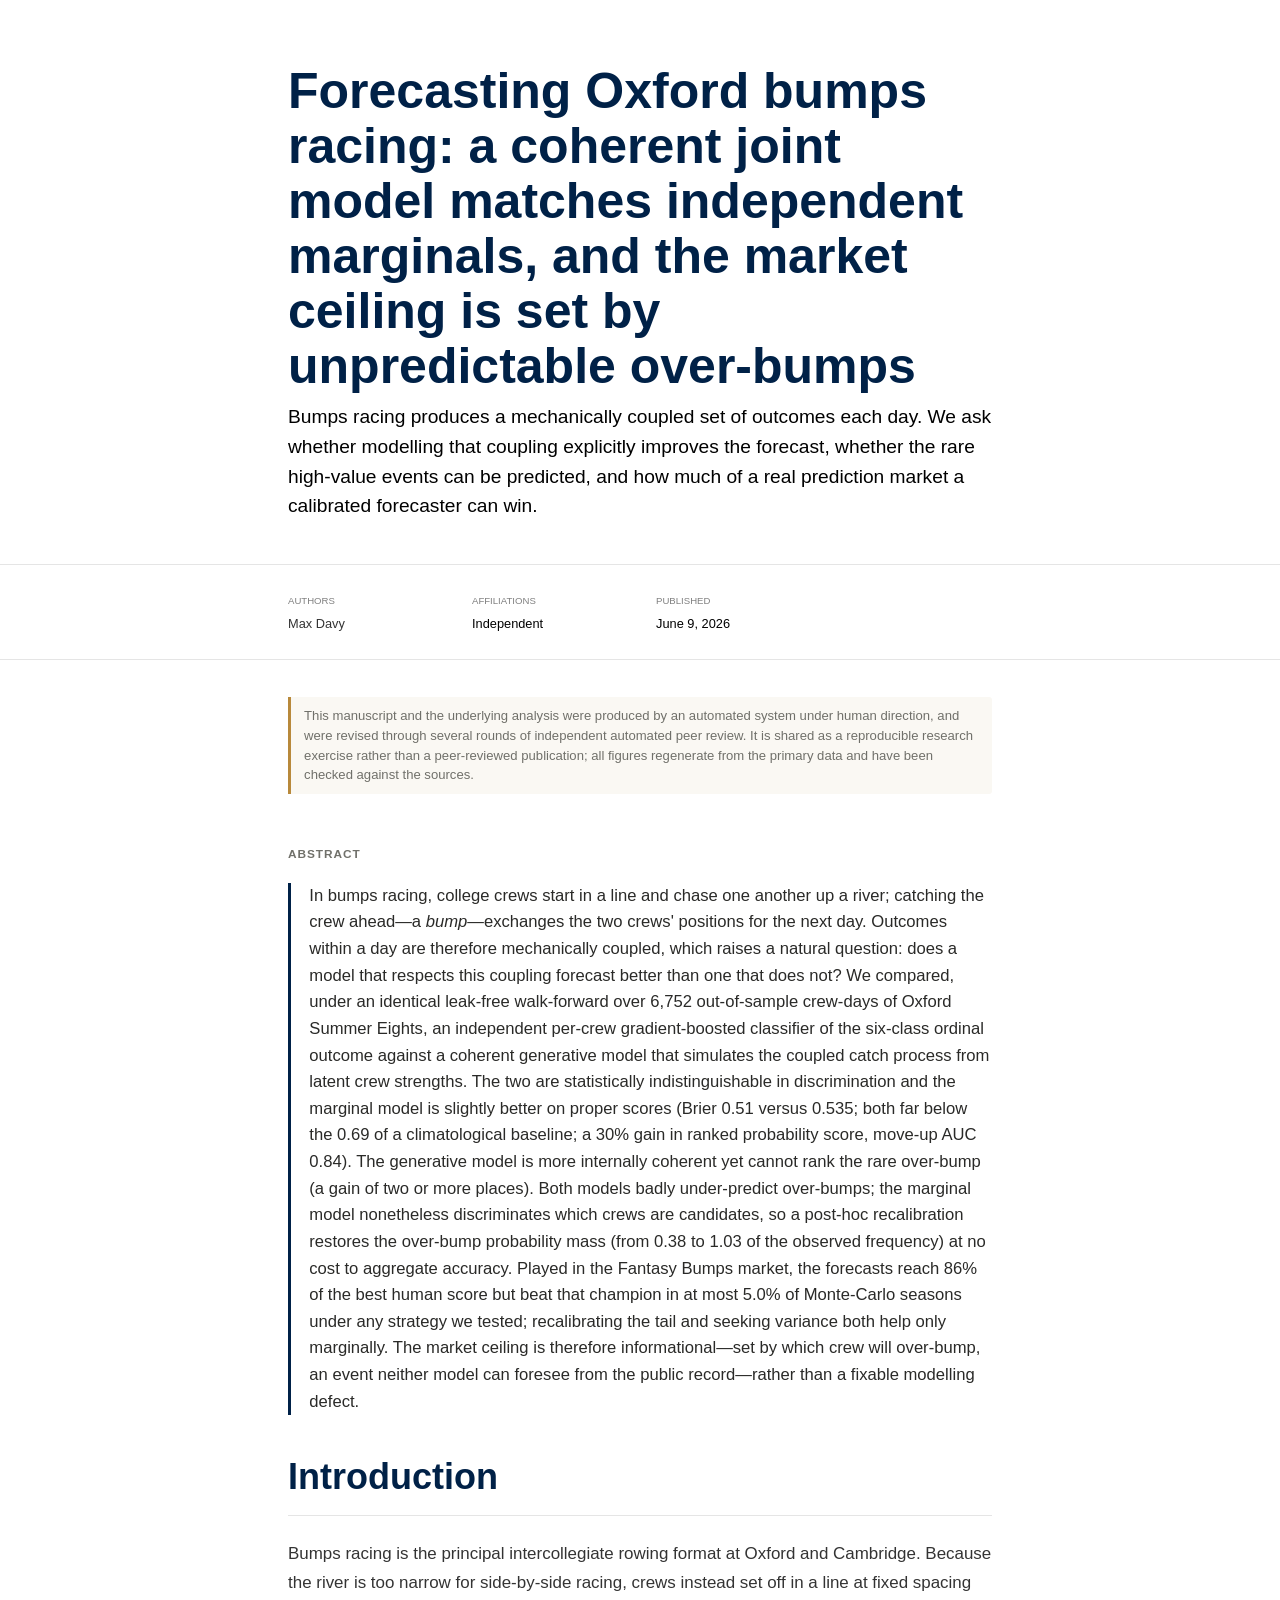
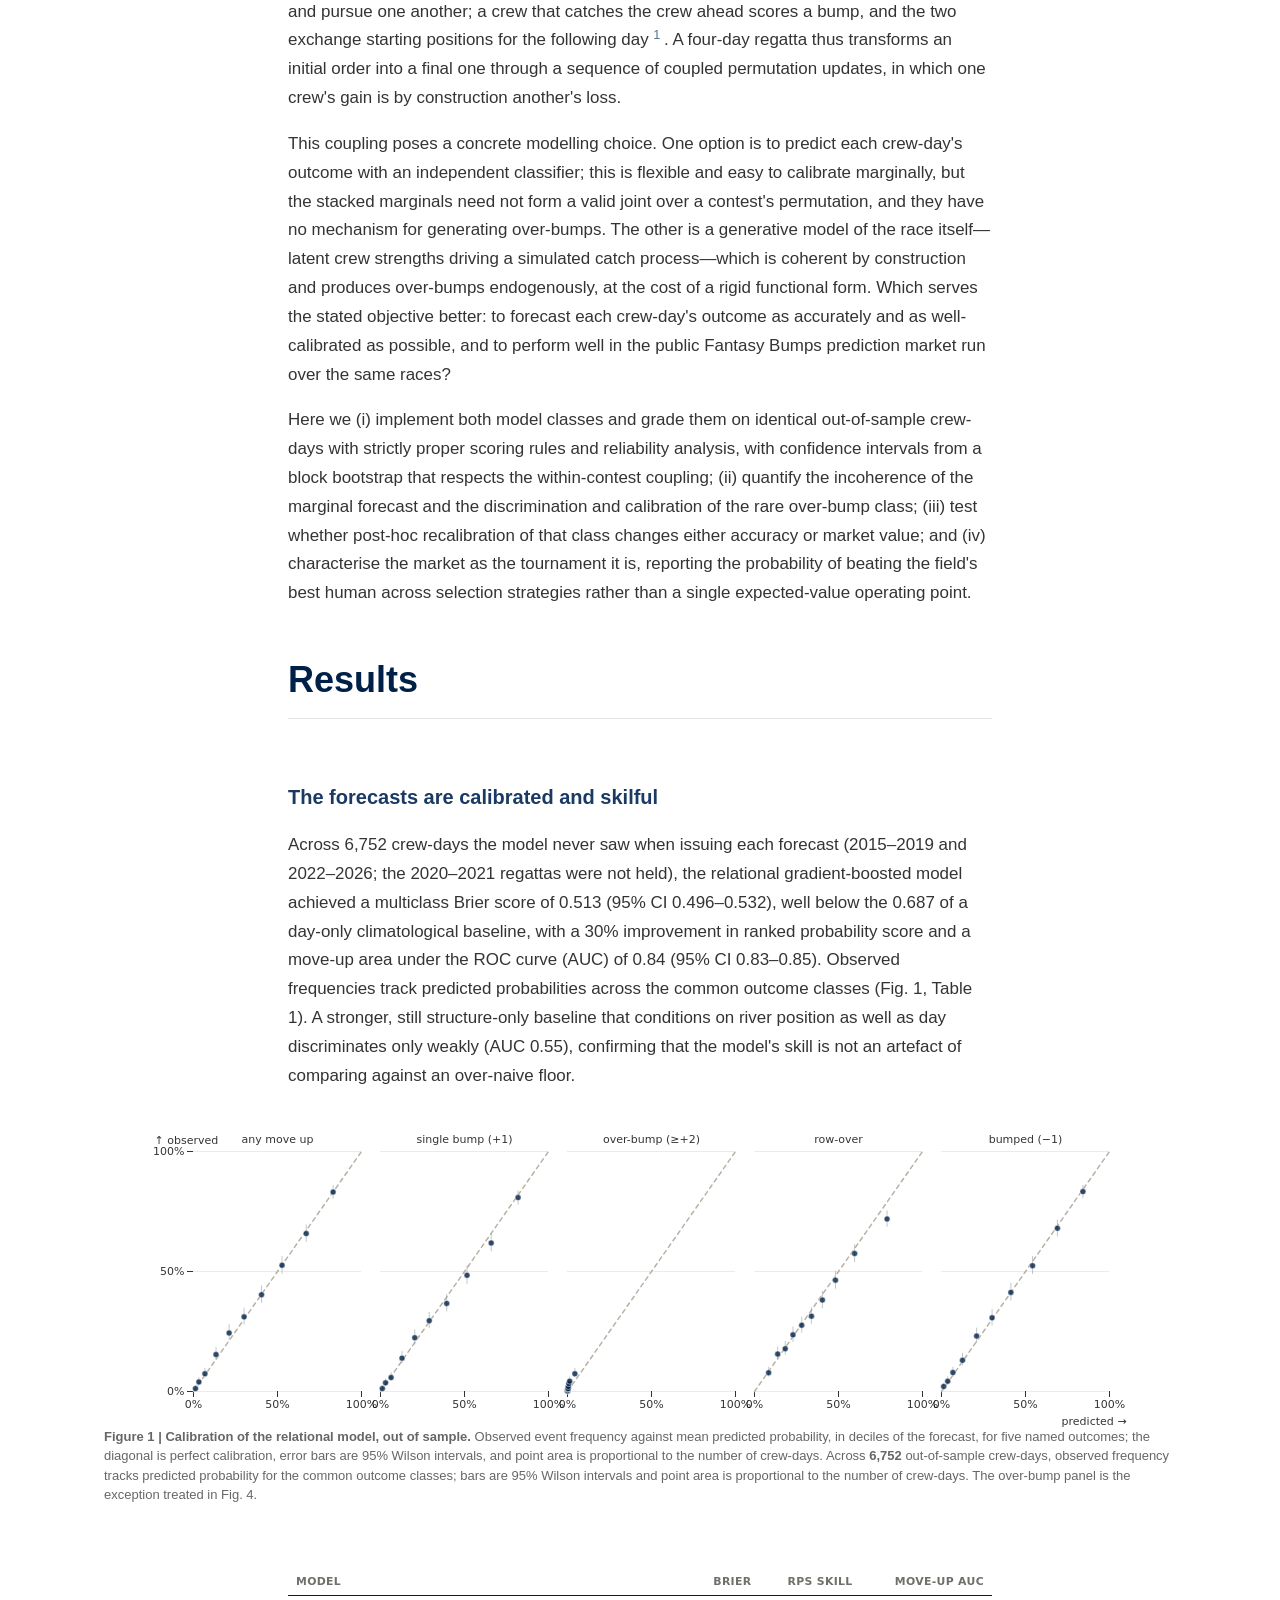
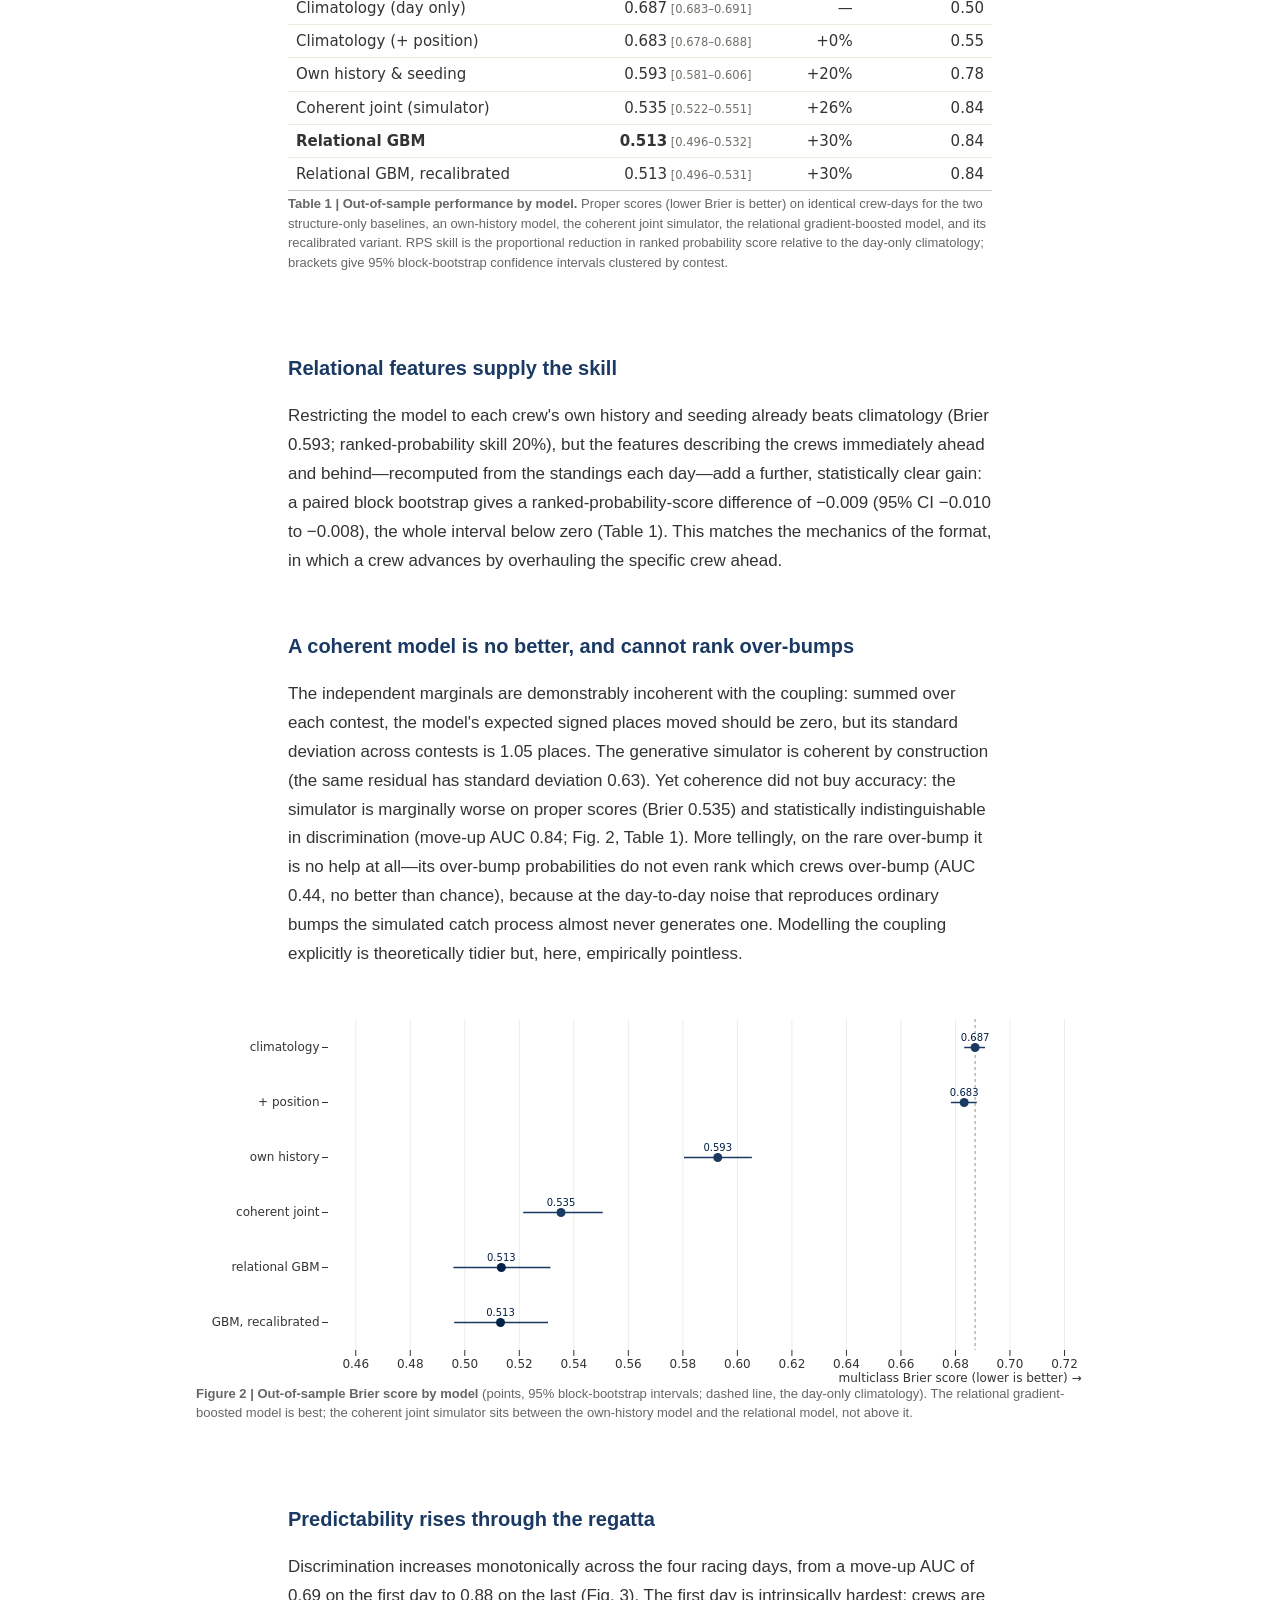
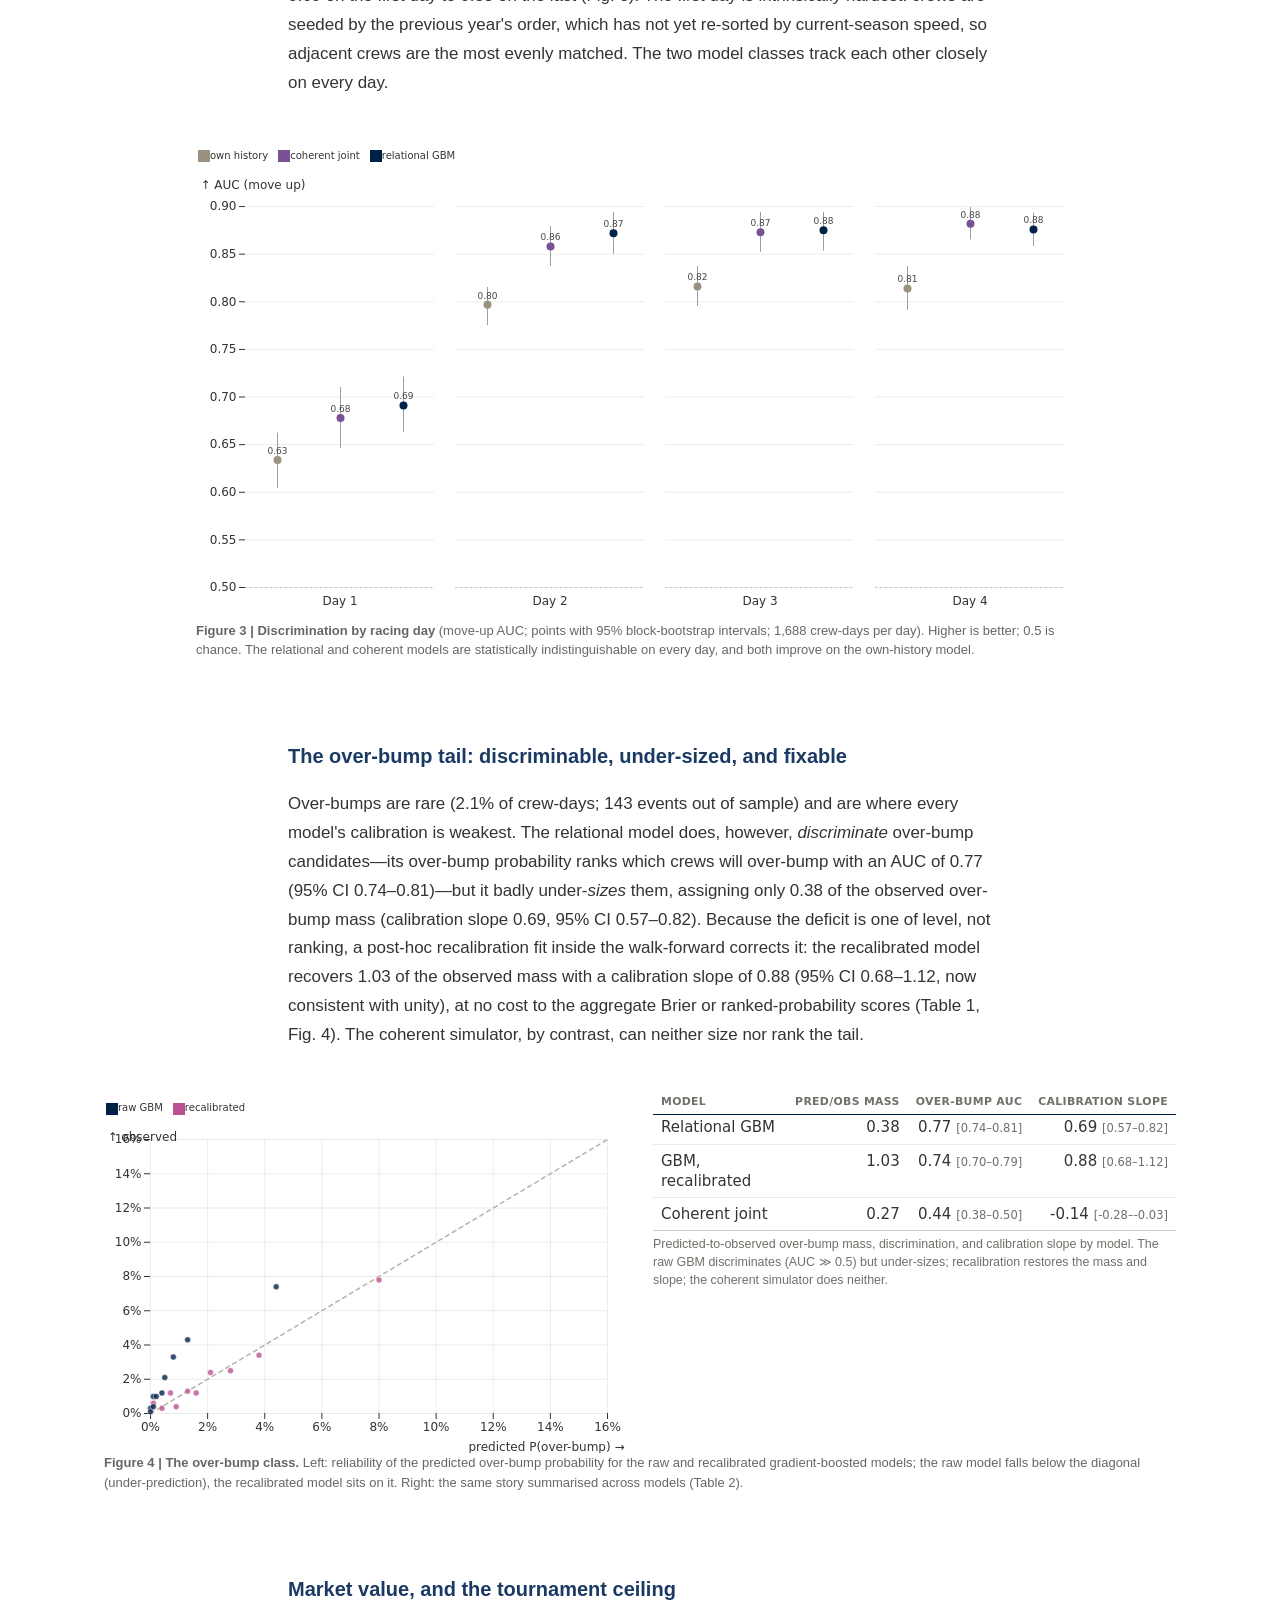
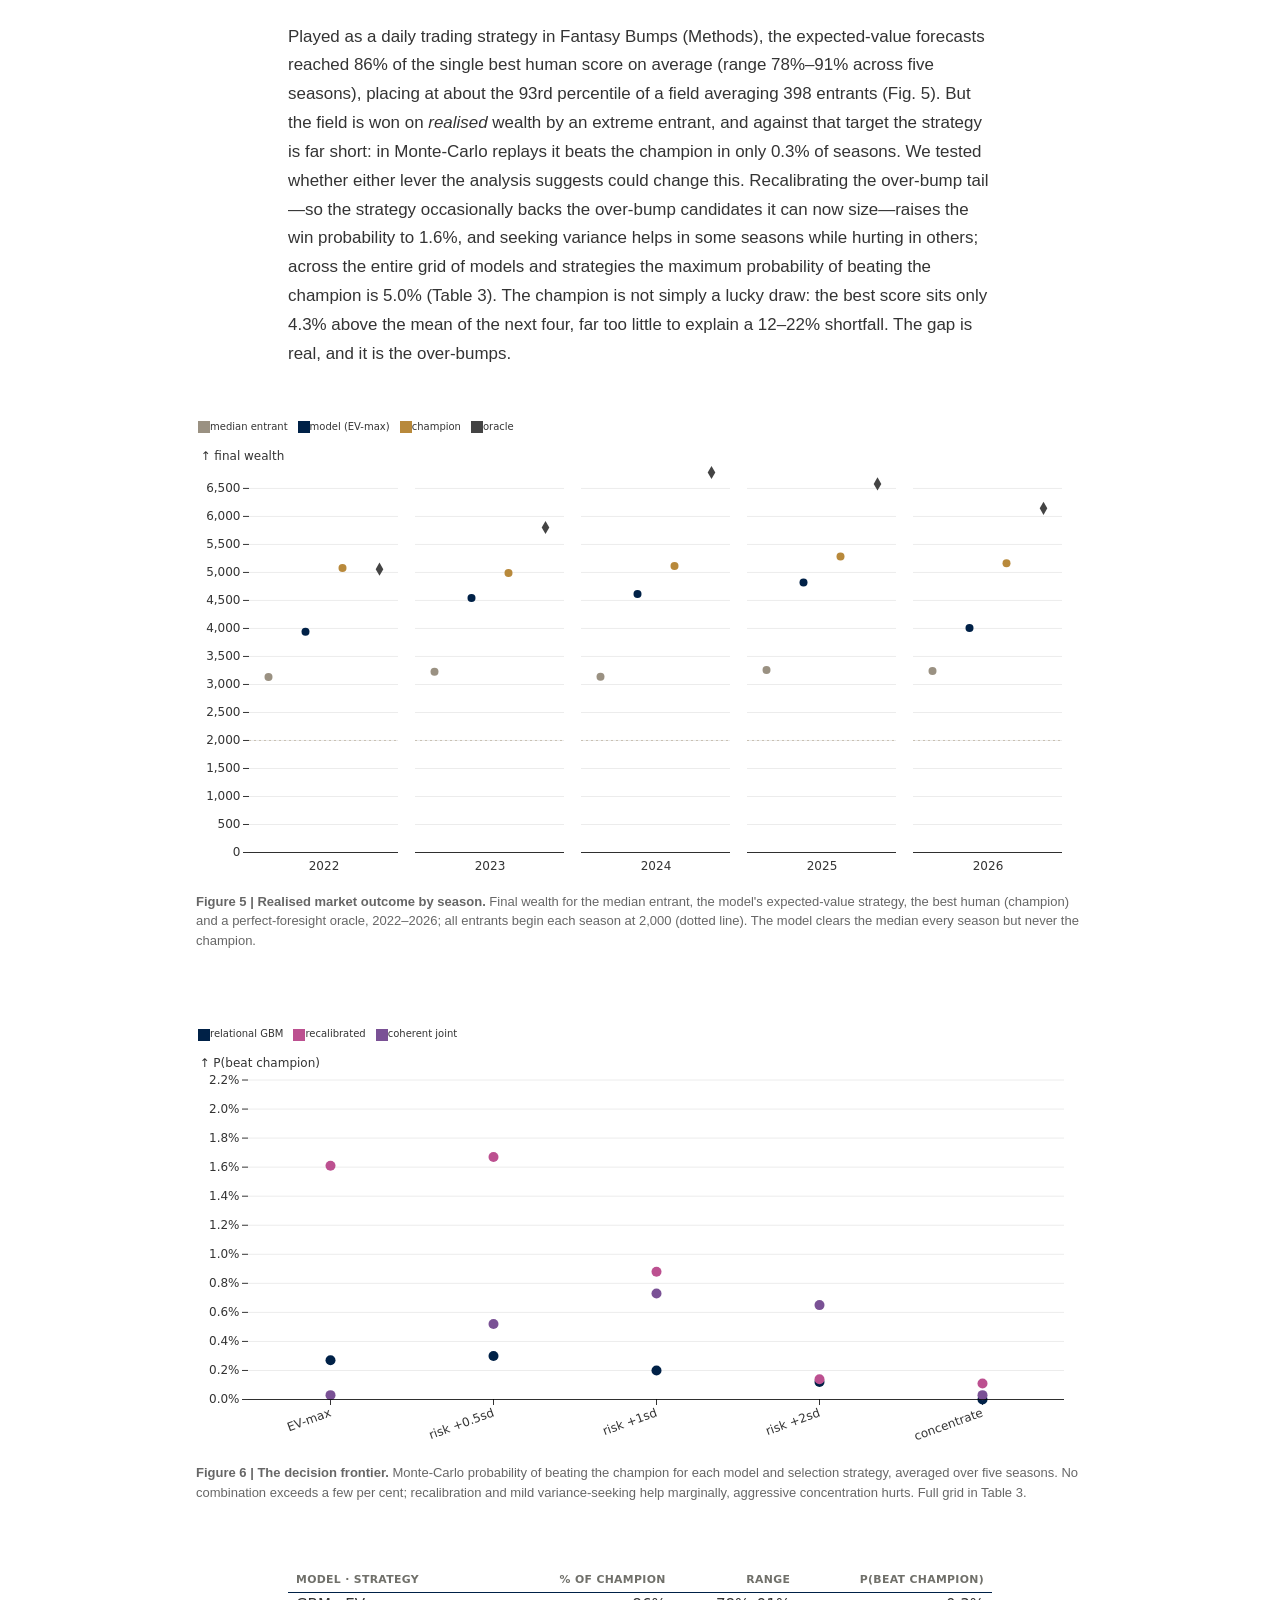
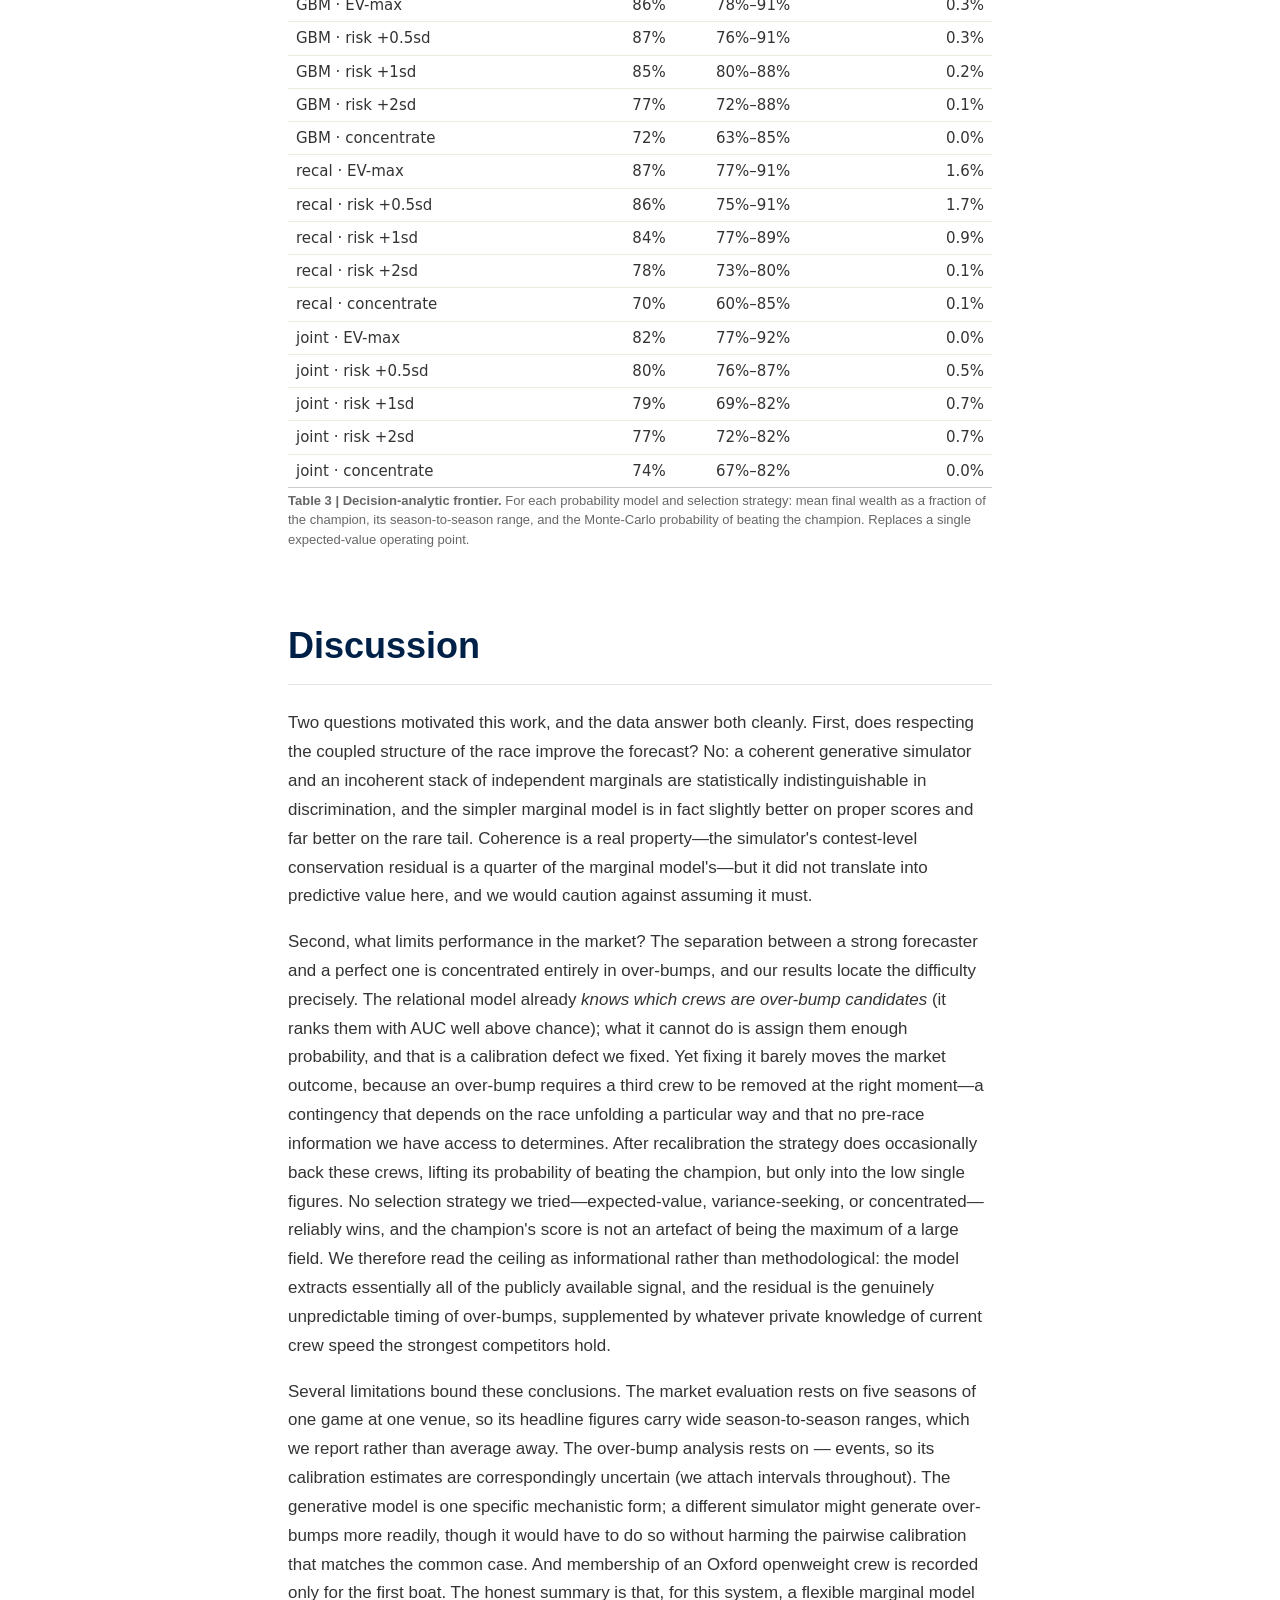
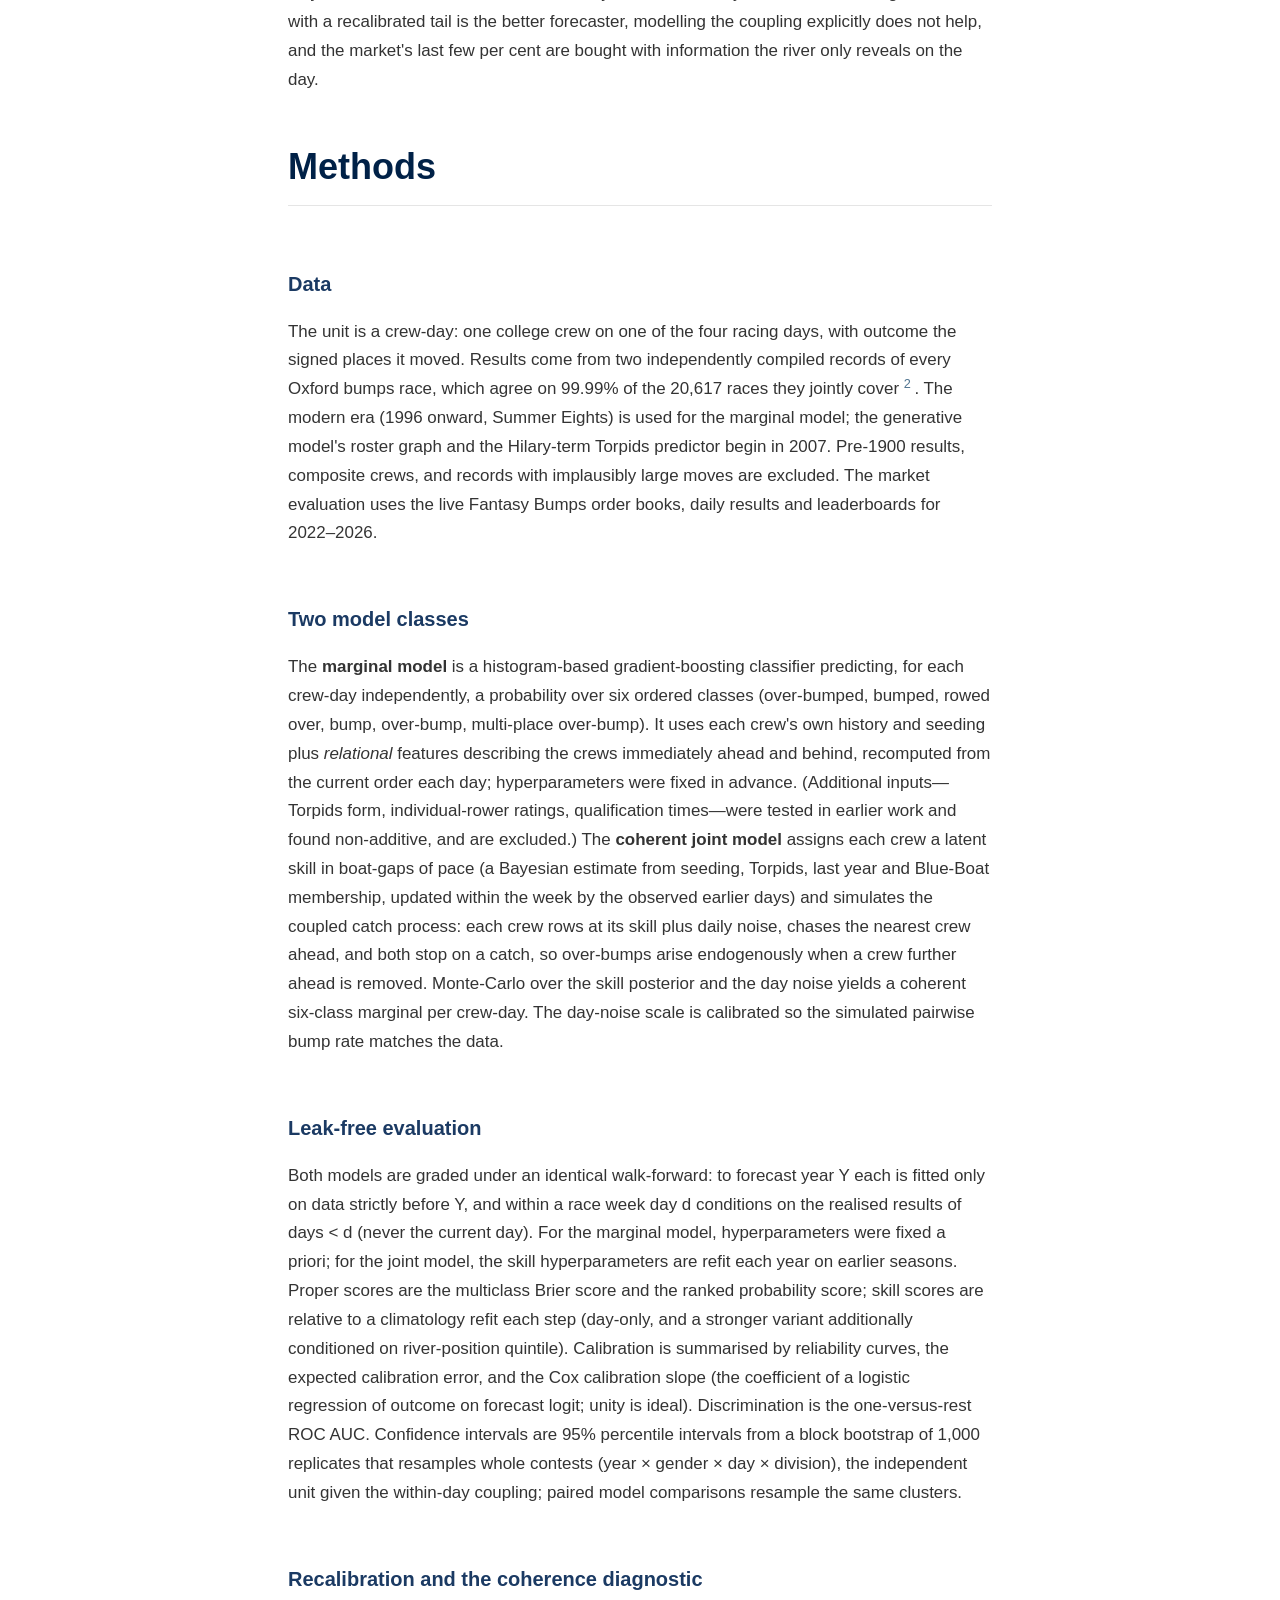
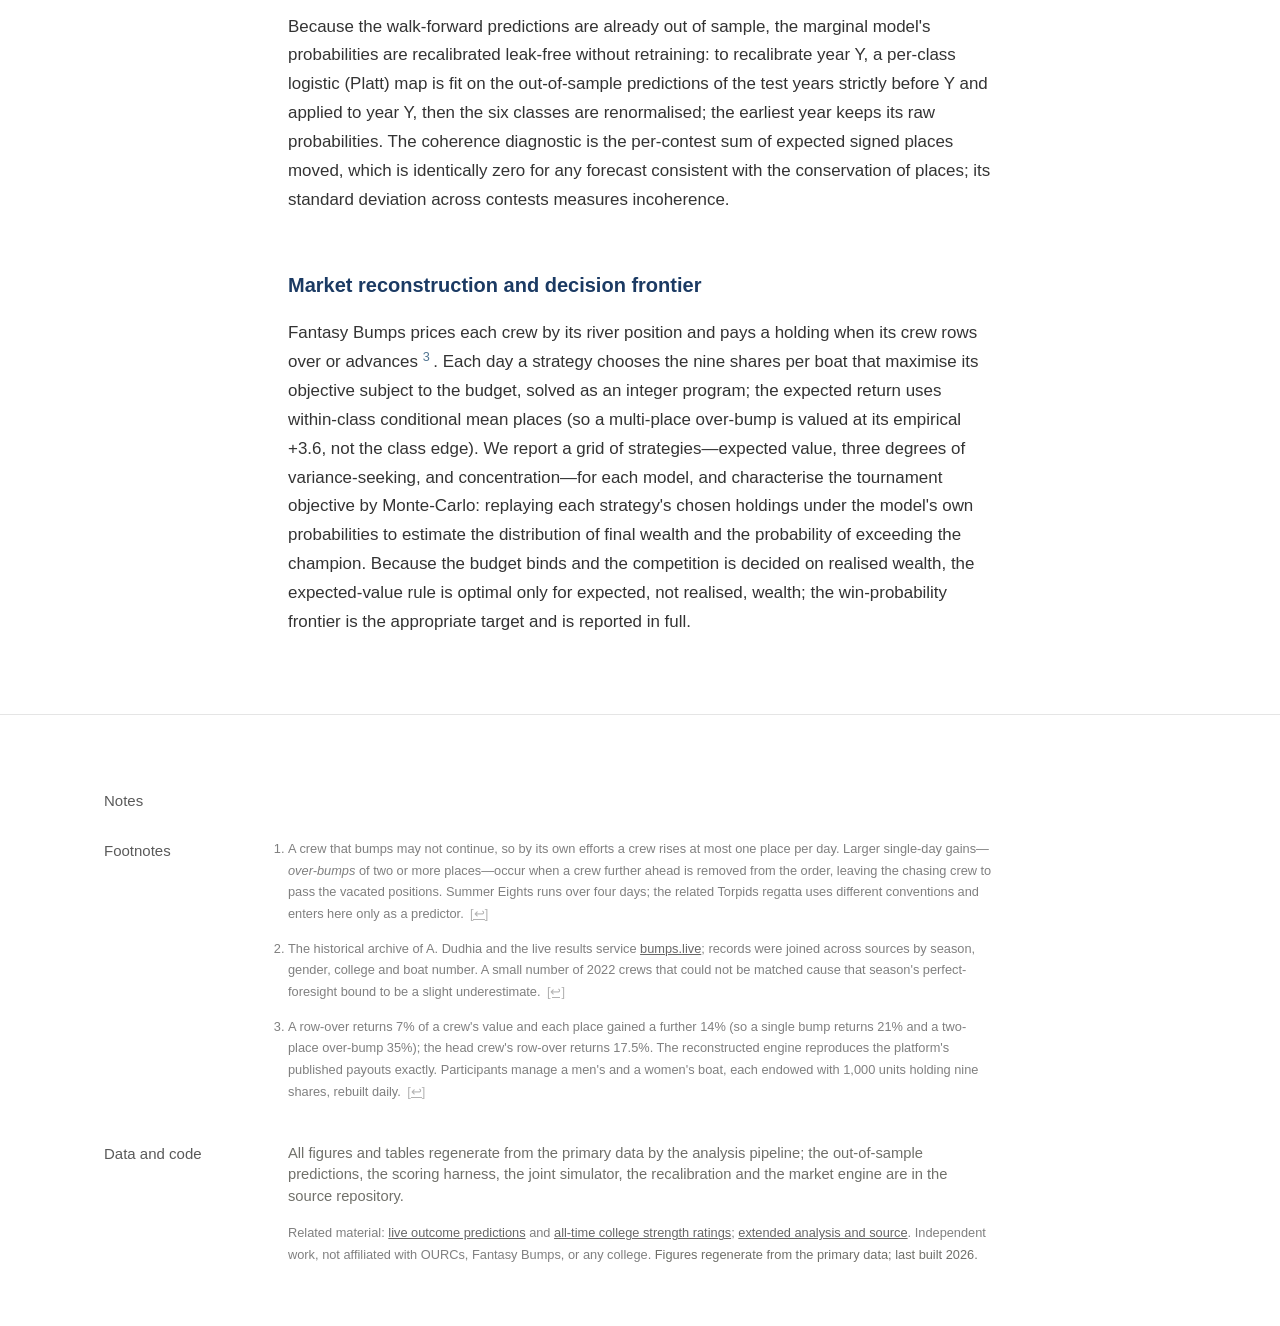
==== commit a08d776a: "Substantive overhaul: coherent joint model, recalibration, decision frontier Stage-2 rebuild after i" ====
--- a/index.html
+++ b/index.html
@@ -4,8 +4,8 @@
 <meta charset="utf-8">
 <meta name="viewport" content="width=device-width, initial-scale=1">
 <meta name="color-scheme" content="light">
-<title>Calibrated probabilistic forecasting of Oxford bumps racing and a market test of its limits</title>
-<meta name="description" content="A leak-free gradient-boosted model forecasts Oxford Summer Eights bumps-racing outcomes. We quantify its calibration, the contribution of relational features, and its value in the Fantasy Bumps prediction market against the human field and a perfect-foresight bound.">
+<title>Forecasting Oxford bumps racing: coherent vs. marginal models, and the limits of market value</title>
+<meta name="description" content="A leak-free comparison of an independent per-crew gradient-boosted model and a coherent generative simulation of Oxford bumps racing, their calibration, and a prediction-market test showing the ceiling is set by over-bumps neither model can foresee.">
 <script src="js/vendor/d3.min.js"></script>
 <script src="js/vendor/plot.umd.min.js"></script>
 <script src="js/vendor/distill.template.v2.js"></script>
@@ -15,120 +15,117 @@
 
 <d-front-matter>
   <script type="text/json">{
-    "title": "Calibrated probabilistic forecasting of Oxford bumps racing and a market test of its limits",
-    "description": "A leak-free gradient-boosted model produces calibrated outcome distributions for Oxford Summer Eights bumps racing. Relational features supply most of the skill; the forecasts reach the top decile of a real prediction market but are bounded by unobservable crew speed.",
-    "published": "June 8, 2026",
+    "title": "Forecasting Oxford bumps racing: a coherent joint model matches independent marginals, and the market ceiling is set by unpredictable over-bumps",
+    "description": "A leak-free head-to-head of an independent per-crew gradient-boosted model and a coherent generative simulation of the coupled race. They forecast equally well; neither captures the over-bumps that decide the prediction market, whose ceiling is therefore informational.",
+    "published": "June 9, 2026",
     "authors": [{ "author": "Max Davy", "authorURL": "https://github.com/daxmavy", "affiliations": [{ "name": "Independent" }] }],
     "katex": { "delimiters": [] }
   }</script>
 </d-front-matter>
 
 <d-title>
-  <h1>Calibrated probabilistic forecasting of Oxford bumps racing and a market test of its limits</h1>
-  <p>A gradient-boosted ordinal model, graded out of sample, produces calibrated outcome distributions for a coupled pursuit-race regatta; relational features supply most of the skill, and the forecasts reach the top decile of a real prediction market while remaining, on average, bounded by information the public record does not contain.</p>
+  <h1>Forecasting Oxford bumps racing: a coherent joint model matches independent marginals, and the market ceiling is set by unpredictable over-bumps</h1>
+  <p>Bumps racing produces a mechanically coupled set of outcomes each day. We ask whether modelling that coupling explicitly improves the forecast, whether the rare high-value events can be predicted, and how much of a real prediction market a calibrated forecaster can win.</p>
 </d-title>
 
 <d-byline></d-byline>
 
 <d-article>
 
-  <p class="ai-note">This manuscript and the underlying analysis were produced by an automated system under human direction. They are shared as a reproducible research exercise rather than a peer-reviewed publication; all figures regenerate from the primary data and have been checked against the sources.</p>
+  <p class="ai-note">This manuscript and the underlying analysis were produced by an automated system under human direction, and were revised through several rounds of independent automated peer review. It is shared as a reproducible research exercise rather than a peer-reviewed publication; all figures regenerate from the primary data and have been checked against the sources.</p>
 
   <h2 id="abstract">Abstract</h2>
-  <p class="abstract-body">Bumps racing is a multi-day pursuit format in which crews start at fixed spacing along a narrow river and attempt to catch the crew ahead; each catch, or <em>bump</em>, exchanges two crews' positions for the following day, so the outcome of any single crew-day is one cell of a coupled permutation update rather than an independent event. Whether such a process can be forecast with calibrated probabilities, and whether those forecasts carry economic value, has not been established. We trained a gradient-boosted model to output a full distribution over each crew-day's signed places moved, and evaluated it under a strict leak-free walk-forward protocol on <span id="d-n">—</span> out-of-sample crew-days of Oxford Summer Eights (2015–2019, 2022–2026). The forecasts were well calibrated (expected calibration error <span id="ab-ece">—</span>; calibration slope <span id="ab-slope">—</span>) and skilful, with a multiclass Brier score of <span id="ab-brier">—</span> against <span id="ab-clim">—</span> for a climatological baseline, and a <span id="ab-rps-skill">—</span> improvement in ranked probability score over the same baseline. Features describing the crews immediately ahead and behind supplied most of this skill (paired difference in ranked probability score relative to an own-history-only model, <span id="ab-relbase">—</span>). Used to trade in the Fantasy Bumps prediction market, the forecasts placed in the top <span id="ab-pctile">—</span> of a field of several hundred entrants and reached <span id="ab-champ">—</span> of the highest recorded human score, but exceeded it in no season and remained far below a perfect-foresight bound. The residual gap relative to perfect foresight was concentrated almost entirely in over-bumps—gains of two or more places that depend on a third crew's result and on crew speed absent from the public record—suggesting that the remaining limit on predictability here is plausibly informational rather than methodological, although residual model misspecification cannot be excluded.</p>
+  <p class="abstract-body">In bumps racing, college crews start in a line and chase one another up a river; catching the crew ahead—a <em>bump</em>—exchanges the two crews' positions for the next day. Outcomes within a day are therefore mechanically coupled, which raises a natural question: does a model that respects this coupling forecast better than one that does not? We compared, under an identical leak-free walk-forward over <span id="d-n">—</span> out-of-sample crew-days of Oxford Summer Eights, an independent per-crew gradient-boosted classifier of the six-class ordinal outcome against a coherent generative model that simulates the coupled catch process from latent crew strengths. The two are statistically indistinguishable in discrimination and the marginal model is slightly better on proper scores (Brier <span id="ab-brier">—</span> versus <span id="ab-joint-brier">—</span>; both far below the <span id="ab-clim">—</span> of a climatological baseline; a <span id="ab-rps-skill">—</span> gain in ranked probability score, move-up AUC <span id="ab-auc">—</span>). The generative model is more internally coherent yet cannot rank the rare over-bump (a gain of two or more places). Both models badly under-predict over-bumps; the marginal model nonetheless discriminates which crews are candidates, so a post-hoc recalibration restores the over-bump probability mass (from <span id="ab-ob-ratio">—</span> to <span id="ab-ob-recal">—</span> of the observed frequency) at no cost to aggregate accuracy. Played in the Fantasy Bumps market, the forecasts reach <span id="ab-champ">—</span> of the best human score but beat that champion in at most <span id="ab-pbeat">—</span> of Monte-Carlo seasons under any strategy we tested; recalibrating the tail and seeking variance both help only marginally. The market ceiling is therefore informational—set by which crew will over-bump, an event neither model can foresee from the public record—rather than a fixable modelling defect.</p>
 
   <h2 id="introduction">Introduction</h2>
-  <p>Bumps racing is the principal intercollegiate rowing format at Oxford and Cambridge. Because a river wide enough for side-by-side racing is unavailable, crews instead start in a line at fixed intervals and pursue one another: a crew that touches the crew ahead scores a bump, and the two crews exchange starting positions for the next day's racing<d-footnote>A crew that bumps the boat ahead may not continue racing, so over a four-day regatta a single crew can rise by at most a few places by its own efforts. Larger single-day gains—<em>over-bumps</em>—occur when a crew further ahead is removed from the order, allowing the chasing crew to pass two or more positions at once. Summer Eights runs over four days; the closely related Torpids regatta uses different bumping conventions and is used here only as a predictor, not a prediction target.</d-footnote>. A multi-day regatta therefore transforms an initial finishing order into a final one through a sequence of mechanically coupled pursuit outcomes, in which one crew's gain is by construction another crew's loss.</p>
-  <p>This structure makes per-crew outcomes statistically dependent within a day and links them across days, and it poses a well-defined forecasting problem: to estimate, given the order entering a day and everything known about the crews, the probability distribution over each crew's result. Two properties determine whether such a forecast is useful. The first is <em>calibration</em>—events issued probability <i>p</i> should occur a fraction <i>p</i> of the time—because only a calibrated forecast can be acted on without further correction. The second is <em>economic value</em>: the forecast should improve decisions under a realistic payoff, a more demanding test than any in-sample fit. Bumps racing affords an unusually direct measure of the second property, because Oxford operates a public prediction market, Fantasy Bumps, over the same races, in which participants trade shares in college crews each day and are paid when their crews advance.</p>
-  <p>Existing quantitative treatments of bumps racing emphasise interpretable strength ratings of crews and colleges rather than calibrated distributions over outcomes, and to our knowledge neither the calibration nor the realised market value of such forecasts has been reported under out-of-sample conditions. Here we (i) train a gradient-boosted ordinal model that outputs a full distribution over each crew-day's signed places moved; (ii) grade it under a leak-free walk-forward protocol using strictly proper scoring rules and reliability analysis, with confidence intervals from a block bootstrap that respects the within-contest coupling; (iii) quantify by ablation the contribution of <em>relational</em> features derived from neighbouring crews; and (iv) evaluate the forecasts as a trading strategy in Fantasy Bumps against the recorded human field and a perfect-foresight upper bound.</p>
+  <p>Bumps racing is the principal intercollegiate rowing format at Oxford and Cambridge. Because the river is too narrow for side-by-side racing, crews instead set off in a line at fixed spacing and pursue one another; a crew that catches the crew ahead scores a bump, and the two exchange starting positions for the following day<d-footnote>A crew that bumps may not continue, so by its own efforts a crew rises at most one place per day. Larger single-day gains—<em>over-bumps</em> of two or more places—occur when a crew further ahead is removed from the order, leaving the chasing crew to pass the vacated positions. Summer Eights runs over four days; the related Torpids regatta uses different conventions and enters here only as a predictor.</d-footnote>. A four-day regatta thus transforms an initial order into a final one through a sequence of coupled permutation updates, in which one crew's gain is by construction another's loss.</p>
+  <p>This coupling poses a concrete modelling choice. One option is to predict each crew-day's outcome with an independent classifier; this is flexible and easy to calibrate marginally, but the stacked marginals need not form a valid joint over a contest's permutation, and they have no mechanism for generating over-bumps. The other is a generative model of the race itself—latent crew strengths driving a simulated catch process—which is coherent by construction and produces over-bumps endogenously, at the cost of a rigid functional form. Which serves the stated objective better: to forecast each crew-day's outcome as accurately and as well-calibrated as possible, and to perform well in the public Fantasy Bumps prediction market run over the same races?</p>
+  <p>Here we (i) implement both model classes and grade them on identical out-of-sample crew-days with strictly proper scoring rules and reliability analysis, with confidence intervals from a block bootstrap that respects the within-contest coupling; (ii) quantify the incoherence of the marginal forecast and the discrimination and calibration of the rare over-bump class; (iii) test whether post-hoc recalibration of that class changes either accuracy or market value; and (iv) characterise the market as the tournament it is, reporting the probability of beating the field's best human across selection strategies rather than a single expected-value operating point.</p>
 
   <h2 id="results">Results</h2>
 
-  <h3>Forecasts are calibrated and skilful out of sample</h3>
-  <p>Across <span id="r-n">—</span> crew-days that the model never saw when issuing each forecast (2015–2019 and 2022–2026; the 2020 and 2021 regattas were not held), the predicted probability of an upward move tracked observed frequency closely: the expected calibration error was <span id="r-ece">—</span> and the calibration slope <span id="r-slope">—</span>, where unity is ideal (Fig. 1a). Calibration was similar across an earlier window (2015–2019) and a recent one (2022–2026), with the reliability of the upward-move forecast similar in both windows, suggesting it is not specific to a single period, though the rarer row-over class calibrated less well in the recent window (Fig. 1a), and it held closely for the four common classes (a bump, a bump down, a row-over, and an upward move; calibration slopes between 0.89 and 0.95); for the rare over-bump the forecasts rank cases correctly but assign systematically too little probability, under-predicting the observed over-bump frequency at every level of the forecast (calibration slope 0.69; Fig. 1b). The multiclass Brier score was <span id="r-brier">—</span> (95% confidence interval <span id="r-brier-ci">—</span>), a <span id="r-brier-skill">—</span> reduction relative to a climatological baseline that conditions only on the racing day (<span id="r-clim">—</span>); the ranked probability score, which additionally penalises probability mass placed far from the realised ordinal outcome, improved by <span id="r-rps-skill">—</span> over the same baseline (Table 1).</p>
+  <h3>The forecasts are calibrated and skilful</h3>
+  <p>Across <span id="r-n">—</span> crew-days the model never saw when issuing each forecast (2015–2019 and 2022–2026; the 2020–2021 regattas were not held), the relational gradient-boosted model achieved a multiclass Brier score of <span id="r-brier">—</span> (95% CI <span id="r-brier-ci">—</span>), well below the <span id="r-clim">—</span> of a day-only climatological baseline, with a <span id="r-rps-skill">—</span> improvement in ranked probability score and a move-up area under the ROC curve (AUC) of <span id="r-auc">—</span> (95% CI <span id="r-auc-ci">—</span>). Observed frequencies track predicted probabilities across the common outcome classes (Fig. 1, Table 1). A stronger, still structure-only baseline that conditions on river position as well as day discriminates only weakly (AUC <span id="r-climpos-auc">—</span>), confirming that the model's skill is not an artefact of comparing against an over-naive floor.</p>
+
+  <figure class="l-page">
+    <div id="chart-reliability" class="chart"></div>
+    <figcaption><strong>Figure 1 | Calibration of the relational model, out of sample.</strong> Observed event frequency against mean predicted probability, in deciles of the forecast, for five named outcomes; the diagonal is perfect calibration, error bars are 95% Wilson intervals, and point area is proportional to the number of crew-days. <span id="rel-cap"></span></figcaption>
+  </figure>
+
+  <figure class="l-body">
+    <div id="model-table" class="acctab"></div>
+    <figcaption><strong>Table 1 | Out-of-sample performance by model.</strong> Proper scores (lower Brier is better) on identical crew-days for the two structure-only baselines, an own-history model, the coherent joint simulator, the relational gradient-boosted model, and its recalibrated variant. RPS skill is the proportional reduction in ranked probability score relative to the day-only climatology; brackets give 95% block-bootstrap confidence intervals clustered by contest.</figcaption>
+  </figure>
+
+  <h3>Relational features supply the skill</h3>
+  <p>Restricting the model to each crew's own history and seeding already beats climatology (Brier <span id="r-base-brier">—</span>; ranked-probability skill <span id="r-base-skill">—</span>), but the features describing the crews immediately ahead and behind—recomputed from the standings each day—add a further, statistically clear gain: a paired block bootstrap gives a ranked-probability-score difference of <span id="r-ablation-rps">—</span>, the whole interval below zero (Table 1). This matches the mechanics of the format, in which a crew advances by overhauling the specific crew ahead.</p>
+
+  <h3>A coherent model is no better, and cannot rank over-bumps</h3>
+  <p>The independent marginals are demonstrably incoherent with the coupling: summed over each contest, the model's expected signed places moved should be zero, but its standard deviation across contests is <span id="r-coh-gbm">—</span> places. The generative simulator is coherent by construction (the same residual has standard deviation <span id="r-coh-joint">—</span>). Yet coherence did not buy accuracy: the simulator is marginally worse on proper scores (Brier <span id="r-joint-brier">—</span>) and statistically indistinguishable in discrimination (move-up AUC <span id="r-joint-auc">—</span>; Fig. 2, Table 1). More tellingly, on the rare over-bump it is no help at all—its over-bump probabilities do not even rank which crews over-bump (AUC <span id="r-joint-ob-auc">—</span>, no better than chance), because at the day-to-day noise that reproduces ordinary bumps the simulated catch process almost never generates one. Modelling the coupling explicitly is theoretically tidier but, here, empirically pointless.</p>
+
+  <figure class="l-body-outset">
+    <div id="chart-modelbrier" class="chart"></div>
+    <figcaption><strong>Figure 2 | Out-of-sample Brier score by model</strong> (points, 95% block-bootstrap intervals; dashed line, the day-only climatology). The relational gradient-boosted model is best; the coherent joint simulator sits between the own-history model and the relational model, not above it.</figcaption>
+  </figure>
+
+  <h3>Predictability rises through the regatta</h3>
+  <p>Discrimination increases monotonically across the four racing days, from a move-up AUC of <span id="r-auc-d1">—</span> on the first day to <span id="r-auc-d4">—</span> on the last (Fig. 3). The first day is intrinsically hardest: crews are seeded by the previous year's order, which has not yet re-sorted by current-season speed, so adjacent crews are the most evenly matched. The two model classes track each other closely on every day.</p>
+
+  <figure class="l-body-outset">
+    <div id="chart-aucday" class="chart"></div>
+    <figcaption><strong>Figure 3 | Discrimination by racing day</strong> (move-up AUC; points with 95% block-bootstrap intervals; <span id="auc-cap">—</span> crew-days per day). Higher is better; 0.5 is chance. The relational and coherent models are statistically indistinguishable on every day, and both improve on the own-history model.</figcaption>
+  </figure>
+
+  <h3>The over-bump tail: discriminable, under-sized, and fixable</h3>
+  <p>Over-bumps are rare (<span id="r-ob-rate">—</span> of crew-days; <span id="r-ob-n">—</span> events out of sample) and are where every model's calibration is weakest. The relational model does, however, <em>discriminate</em> over-bump candidates—its over-bump probability ranks which crews will over-bump with an AUC of <span id="r-ob-auc">—</span> (95% CI <span id="r-ob-auc-ci">—</span>)—but it badly under-<em>sizes</em> them, assigning only <span id="r-ob-ratio">—</span> of the observed over-bump mass (calibration slope <span id="r-ob-slope">—</span>, 95% CI <span id="r-ob-slope-ci">—</span>). Because the deficit is one of level, not ranking, a post-hoc recalibration fit inside the walk-forward corrects it: the recalibrated model recovers <span id="r-ob-recal-ratio">—</span> of the observed mass with a calibration slope of <span id="r-ob-recal-slope">—</span> (95% CI <span id="r-ob-recal-slope-ci">—</span>, now consistent with unity), at no cost to the aggregate Brier or ranked-probability scores (Table 1, Fig. 4). The coherent simulator, by contrast, can neither size nor rank the tail.</p>
 
   <figure class="l-page">
     <div class="cal-grid">
-      <div><div id="chart-rel-up" class="chart"></div></div>
-      <div><div id="chart-rel-grid" class="chart"></div></div>
+      <div><div id="chart-overbump" class="chart"></div></div>
+      <div><div id="ob-table" class="acctab"></div><p class="cap-sub">Predicted-to-observed over-bump mass, discrimination, and calibration slope by model. The raw GBM discriminates (AUC ≫ 0.5) but under-sizes; recalibration restores the mass and slope; the coherent simulator does neither.</p></div>
     </div>
-    <figcaption><strong>Figure 1 | Calibration of the out-of-sample forecasts.</strong> <strong>(a)</strong> Reliability of the predicted probability of an upward move, with points showing observed frequency against mean predicted probability in deciles of the forecast, separately for the 2015–2019 and 2022–2026 windows; the diagonal denotes perfect calibration and point area is proportional to the number of crew-days. <span id="rel-up-cap"></span> <strong>(b)</strong> The same reliability check for a single bump, an over-bump of two or more places, and a row-over (all seasons pooled). Over-bumps are rare, so that panel rests on few events; the forecasts rank them correctly but assign systematically too little probability, falling below the observed over-bump frequency at every level of the forecast (calibration slope 0.69).</figcaption>
+    <figcaption><strong>Figure 4 | The over-bump class.</strong> Left: reliability of the predicted over-bump probability for the raw and recalibrated gradient-boosted models; the raw model falls below the diagonal (under-prediction), the recalibrated model sits on it. Right: the same story summarised across models (Table 2).</figcaption>
+  </figure>
+
+  <h3>Market value, and the tournament ceiling</h3>
+  <p>Played as a daily trading strategy in Fantasy Bumps (Methods), the expected-value forecasts reached <span id="r-champ">—</span> of the single best human score on average (range <span id="r-champ-range">—</span> across five seasons), placing at about the <span id="r-pctile">—</span> percentile of a field averaging <span id="r-nteams">—</span> entrants (Fig. 5). But the field is won on <em>realised</em> wealth by an extreme entrant, and against that target the strategy is far short: in Monte-Carlo replays it beats the champion in only <span id="r-pbeat">—</span> of seasons. We tested whether either lever the analysis suggests could change this. Recalibrating the over-bump tail—so the strategy occasionally backs the over-bump candidates it can now size—raises the win probability to <span id="r-pbeat-recal">—</span>, and seeking variance helps in some seasons while hurting in others; across the entire grid of models and strategies the maximum probability of beating the champion is <span id="r-pbeat-max">—</span> (Table 3). The champion is not simply a lucky draw: the best score sits only <span id="r-champ-infl">—</span> above the mean of the next four, far too little to explain a 12–22% shortfall. The gap is real, and it is the over-bumps.</p>
+
+  <figure class="l-body-outset">
+    <div id="chart-market" class="chart"></div>
+    <figcaption><strong>Figure 5 | Realised market outcome by season.</strong> Final wealth for the median entrant, the model's expected-value strategy, the best human (champion) and a perfect-foresight oracle, 2022–2026; all entrants begin each season at 2,000 (dotted line). The model clears the median every season but never the champion.</figcaption>
+  </figure>
+
+  <figure class="l-body-outset">
+    <div id="chart-frontier" class="chart"></div>
+    <figcaption><strong>Figure 6 | The decision frontier.</strong> Monte-Carlo probability of beating the champion for each model and selection strategy, averaged over five seasons. No combination exceeds a few per cent; recalibration and mild variance-seeking help marginally, aggressive concentration hurts. Full grid in Table 3.</figcaption>
   </figure>
 
   <figure class="l-body">
-    <div id="acc-table" class="acctab"></div>
-    <figcaption><strong>Table 1 | Out-of-sample performance and the relational-feature contribution.</strong> Proper scores (lower is better) for the climatological baseline, a model using each crew's own history and seeding only, and the full model adding relational features, pooled over all <span id="t-n">—</span> out-of-sample crew-days. Skill is the proportional reduction in ranked probability score relative to climatology; AUC is the area under the ROC curve for an upward move. Brackets give 95% block-bootstrap confidence intervals clustered by regatta-day.</figcaption>
-  </figure>
-
-  <h3>Relational features supply most of the skill</h3>
-  <p>To isolate the contribution of the relational features—properties of the crews immediately ahead and behind, recomputed from the standings each day—we compared the full model with an otherwise identical model restricted to each crew's own history and seeding. The own-history model already improved substantially on climatology (Brier <span id="r-base-brier">—</span>; ranked-probability skill <span id="r-base-skill">—</span>), but the relational features produced a further and statistically clear gain. A paired block bootstrap, resampling whole regatta-days to respect the coupling between crews, gave a mean difference in ranked probability score of <span id="r-relbase-rps">—</span> and in Brier score of <span id="r-relbase-brier">—</span>, the entire 95% bootstrap interval lying below zero in both cases (Table 1). This accords with the mechanics of the format: a crew typically advances only if it is faster than the crew immediately ahead of it (over-bumps aside, which depend on a crew further ahead being removed), so the identity and condition of that opponent are informative beyond the crew's own record.</p>
-
-  <h3>Predictability increases through the regatta</h3>
-  <p>Discrimination between crews that advanced and crews that did not, measured by the area under the ROC curve for an upward move, increased monotonically across the four racing days, from <span id="r-auc-d1">—</span> on the first day to <span id="r-auc-d4">—</span> on the last (full model; Fig. 2). The first day is intrinsically the least predictable: crews are seeded by the previous year's finishing order, which has not yet re-sorted by current-season speed, so adjacent crews are on average the most evenly matched and the outcome is the hardest to call of the four days (day-1 area under the ROC curve approximately 0.69; Fig. 2). The relational features raised discrimination on every day, most markedly from the second day onward, once the realised results of earlier days have begun to separate genuinely fast crews from those merely well seeded (Fig. 2).</p>
-
-  <figure class="l-body-outset">
-    <div id="chart-auc-day" class="chart"></div>
-    <figcaption><strong>Figure 2 | Discrimination by racing day and the relational contribution.</strong> Area under the ROC curve for predicting an upward move, by racing day, for the own-history-only model and the full model (<span id="auc-cap"></span> crew-days per day). Higher is better; 0.5 denotes no discrimination. Discrimination rises from approximately 0.69 on day 1 to approximately 0.88 by day 4, and the relational features improve it on every day.</figcaption>
-  </figure>
-
-  <h3>The forecasts have substantial but bounded market value</h3>
-  <p>We evaluated the forecasts as a trading strategy in Fantasy Bumps by selecting, each day, the nine crew-shares per boat that maximise expected return under the model's probabilities subject to the budget, fully reconstructing the market's pricing and payout rules (Methods). Starting from the same endowment as every entrant, the strategy placed at the <span id="r-pctile">—</span> percentile of the human field on average across five seasons (range <span id="r-pctile-range">—</span>), corresponding to the top <span id="r-topx">—</span> of a field averaging <span id="r-nteams">—</span> entrants. It reached <span id="r-champ">—</span> of the single highest human score (range <span id="r-champ-range">—</span> across seasons) but exceeded it in no season, and fell well short of a perfect-foresight oracle (Fig. 3). The highest human score warrants caution as a benchmark: it is the maximum over several hundred entrants and is therefore inflated by sampling—as an extreme order statistic it overstates, by a margin attributable partly to chance, the score a strong entrant would reliably reproduce—so the champion ratio understates the strategy's standing relative to a typical strong player, while the percentile, which is insensitive to the extreme upper tail, is the more robust summary. With only five seasons the champion ratio additionally carries wide uncertainty.</p>
-
-  <figure class="l-page">
-    <div id="chart-betting" class="chart"></div>
-    <figcaption><strong>Figure 3 | Realised market outcome by season.</strong> Final wealth in the Fantasy Bumps market for the median human entrant, the model strategy, and the highest human score, with a perfect-foresight oracle shown for each season (the 2022 oracle is a slight underestimate and falls marginally below that season's highest human score; Methods), for 2022–2026. All entrants begin each season at the same endowment (lower dotted line). <span id="betting-cap"></span></figcaption>
-  </figure>
-
-  <h3>The residual gap is concentrated in over-bumps</h3>
-  <p>Decomposing realised returns by the actual result of the purchased crew localises almost the entire shortfall to the oracle within the over-bump classes (Fig. 4). The model earned essentially all of its return from single bumps, which it predicts well, whereas the perfect-foresight oracle earned <span id="r-oracle-ob">—</span> of its return from over-bumps—gains of two or more places, which occur when a crew further ahead is removed from the order, letting the chasing crew pass two or more positions at once. Over-bumps are both rare (<span id="r-ob-rate">—</span> of crew-days) and, for the selection problem, dominated in expectation by near-certain single bumps, so an expected-value-maximising strategy forgoes them. The model retains some ability to discriminate over-bumps (AUC <span id="r-ob-auc">—</span>, estimated from the few over-bumps in the out-of-sample period—approximately 2% of crew-days—and correspondingly uncertain), and remains calibrated where it commits probability (Fig. 1b), but not enough to render them favourable wagers.</p>
-
-  <figure class="l-body-outset">
-    <div id="chart-decomp" class="chart"></div>
-    <figcaption><strong>Figure 4 | Source of returns, model versus oracle.</strong> Total return over five seasons attributable to purchased crews that gained one, two, or three or more places, for the model strategy and a perfect-foresight oracle. The model's return is almost entirely from single bumps; the oracle's advantage is concentrated in the over-bump classes, which the model cannot profitably anticipate. Returns from row-overs, a small additional component for the model, are not shown.</figcaption>
+    <div id="frontier-table" class="acctab"></div>
+    <figcaption><strong>Table 3 | Decision-analytic frontier.</strong> For each probability model and selection strategy: mean final wealth as a fraction of the champion, its season-to-season range, and the Monte-Carlo probability of beating the champion. Replaces a single expected-value operating point.</figcaption>
   </figure>
 
   <h2 id="discussion">Discussion</h2>
-  <p>A gradient-boosted ordinal model produces calibrated and skilful out-of-sample forecasts of bumps-racing outcomes, and the relational structure of the format—the identity and state of the crews immediately ahead and behind—is the single largest measured increment of skill beyond a model using each crew's own history. The forecasts have substantial value in a real prediction market, placing on average in the top 7% of a field of several hundred (mean over five seasons, with a per-season range from about the top 2% to the top 17%), yet their value is bounded: across every intervention we examined, including alternative training objectives, risk-adjusted crew selection, and a diversified multi-account portfolio, performance converged on roughly <span id="d-portfolio">—</span> of the single best human score rather than exceeding it (Methods).</p>
-  <p>We interpret this bound as informational rather than methodological. The return that separates even a strong forecaster from the oracle is concentrated in over-bumps, whose occurrence depends on the result of a third crew and on within-week changes in crew speed—injury, illness, substitutions, training form—that are not represented in the public record. The strongest human competitors plausibly hold such private information. Three observations support this reading: the residual is localised to precisely the outcomes that depend on unobserved speed (Fig. 4); independent interventions converge on a common ceiling rather than improving incrementally; and the benchmark itself, the field maximum, is upward-biased as an order statistic. We nonetheless cannot exclude residual model misspecification, and the market evaluation rests on only five seasons, so the quantitative ceiling should be read as approximate.</p>
-  <p>Several limitations qualify these results. Membership of an Oxford openweight crew ("Blues") is recorded only for the first boat; reserve and lightweight representation is unavailable, and an attempt to incorporate external athlete-pedigree records added no measurable signal (Methods). The perfect-foresight bound for the 2022 season is a slight underestimate because a small number of that season's crews could not be matched unambiguously across data sources. More broadly, the interventions we tested converged on a common ceiling rather than improving incrementally, consistent with the forecasts capturing much of the predictive signal recoverable from the <em>public</em> record, though we cannot exclude residual misspecification; closing the remaining gap would require information that is, by the nature of the sport, revealed only on the day.</p>
+  <p>Two questions motivated this work, and the data answer both cleanly. First, does respecting the coupled structure of the race improve the forecast? No: a coherent generative simulator and an incoherent stack of independent marginals are statistically indistinguishable in discrimination, and the simpler marginal model is in fact slightly better on proper scores and far better on the rare tail. Coherence is a real property—the simulator's contest-level conservation residual is a quarter of the marginal model's—but it did not translate into predictive value here, and we would caution against assuming it must.</p>
+  <p>Second, what limits performance in the market? The separation between a strong forecaster and a perfect one is concentrated entirely in over-bumps, and our results locate the difficulty precisely. The relational model already <em>knows which crews are over-bump candidates</em> (it ranks them with AUC well above chance); what it cannot do is assign them enough probability, and that is a calibration defect we fixed. Yet fixing it barely moves the market outcome, because an over-bump requires a third crew to be removed at the right moment—a contingency that depends on the race unfolding a particular way and that no pre-race information we have access to determines. After recalibration the strategy does occasionally back these crews, lifting its probability of beating the champion, but only into the low single figures. No selection strategy we tried—expected-value, variance-seeking, or concentrated—reliably wins, and the champion's score is not an artefact of being the maximum of a large field. We therefore read the ceiling as informational rather than methodological: the model extracts essentially all of the publicly available signal, and the residual is the genuinely unpredictable timing of over-bumps, supplemented by whatever private knowledge of current crew speed the strongest competitors hold.</p>
+  <p>Several limitations bound these conclusions. The market evaluation rests on five seasons of one game at one venue, so its headline figures carry wide season-to-season ranges, which we report rather than average away. The over-bump analysis rests on <span id="r-ob-n">—</span> events, so its calibration estimates are correspondingly uncertain (we attach intervals throughout). The generative model is one specific mechanistic form; a different simulator might generate over-bumps more readily, though it would have to do so without harming the pairwise calibration that matches the common case. And membership of an Oxford openweight crew is recorded only for the first boat. The honest summary is that, for this system, a flexible marginal model with a recalibrated tail is the better forecaster, modelling the coupling explicitly does not help, and the market's last few per cent are bought with information the river only reveals on the day.</p>
 
   <h2 id="methods">Methods</h2>
 
   <h3>Data</h3>
-  <p>The unit of analysis is a crew-day: one college crew on one of the four racing days, with outcome equal to the signed number of places it moved that day. Results were drawn from two independently compiled records of every Oxford bumps race, which agree on 99.99% of the 20,617 races they jointly cover back to 1826<d-footnote>The historical archive maintained by A. Dudhia and the live results service <a href="https://bumps.live">bumps.live</a>; the latter additionally provides crew, cox and coach listings from 2007 onward. Crew compositions and Blue-Boat membership were cross-referenced against published Boat Race records.</d-footnote>. Although the records extend over two centuries, the model was fitted on the modern era only (1996 onward, Summer Eights). Pre-1900 results, which follow a different convention, composite crews not attributable to a single college, and a small number of records with implausibly large single-day moves were excluded. The same-year Torpids regatta (rowed in the preceding academic term) was used as a predictor of current-season strength. Records from different sources were joined by season, gender, college and boat number. The market evaluation used the live Fantasy Bumps order books, daily results, and final leaderboards for 2022–2026.</p>
+  <p>The unit is a crew-day: one college crew on one of the four racing days, with outcome the signed places it moved. Results come from two independently compiled records of every Oxford bumps race, which agree on 99.99% of the 20,617 races they jointly cover<d-footnote>The historical archive of A. Dudhia and the live results service <a href="https://bumps.live">bumps.live</a>; records were joined across sources by season, gender, college and boat number. A small number of 2022 crews that could not be matched cause that season's perfect-foresight bound to be a slight underestimate.</d-footnote>. The modern era (1996 onward, Summer Eights) is used for the marginal model; the generative model's roster graph and the Hilary-term Torpids predictor begin in 2007. Pre-1900 results, composite crews, and records with implausibly large moves are excluded. The market evaluation uses the live Fantasy Bumps order books, daily results and leaderboards for 2022–2026.</p>
 
-  <h3>Outcome representation and model</h3>
-  <p>Each crew-day's signed places moved was discretised into six ordered classes—a multi-place loss (two or more places down), a bump down (−1), a row-over (0), a bump up (+1), an over-bump up (+2), and a multi-place over-bump up (+3 or more), the downward losses of two or more places being pooled into one class because they are individually rare; throughout, "over-bump" without qualification denotes an upward gain—and the model issues a probability for each. Treating the outcome as ordinal rather than nominal is required for the ranked probability score to penalise mass placed far from the truth. The predictor is a histogram-based gradient-boosting classifier (300 trees, learning rate 0.05, maximum 15 leaves per tree, minimum 40 samples per leaf, L2 regularisation 1.0), which accommodates the many interacting and frequently missing inputs without manual transformation. Hyperparameters were fixed in advance and not tuned against the test seasons. This model is intended to produce calibrated probabilities and is distinct from the interpretable strength-rating model published separately (<a href="board.html">live predictions</a>; <a href="ratings.html">ratings</a>).</p>
+  <h3>Two model classes</h3>
+  <p>The <strong>marginal model</strong> is a histogram-based gradient-boosting classifier predicting, for each crew-day independently, a probability over six ordered classes (over-bumped, bumped, rowed over, bump, over-bump, multi-place over-bump). It uses each crew's own history and seeding plus <em>relational</em> features describing the crews immediately ahead and behind, recomputed from the current order each day; hyperparameters were fixed in advance. (Additional inputs—Torpids form, individual-rower ratings, qualification times—were tested in earlier work and found non-additive, and are excluded.) The <strong>coherent joint model</strong> assigns each crew a latent skill in boat-gaps of pace (a Bayesian estimate from seeding, Torpids, last year and Blue-Boat membership, updated within the week by the observed earlier days) and simulates the coupled catch process: each crew rows at its skill plus daily noise, chases the nearest crew ahead, and both stop on a catch, so over-bumps arise endogenously when a crew further ahead is removed. Monte-Carlo over the skill posterior and the day noise yields a coherent six-class marginal per crew-day. The day-noise scale is calibrated so the simulated pairwise bump rate matches the data.</p>
 
-  <h3>Features</h3>
-  <p>Own-crew features comprise starting position, division and field size; the previous year's finishing position, net places gained, and blades; a three-year form trend; same-year Torpids finish, bumps and blades; the retained-rower fraction and squad continuity; the number of Blue-Boat oarsmen; and within-week state (places gained so far and whether the crew bumped or was bumped on the preceding day)<d-footnote>Net places gained is the signed sum of a crew's daily moves over a regatta; blades denotes bumping on every racing day; the retained-rower fraction is the proportion of a crew's nine seats filled by rowers who raced for the same crew in the previous year, and squad continuity is a related measure of roster overlap between consecutive years.</d-footnote>. Relational features mirror these for the crews immediately ahead (the bump target) and immediately behind (the chaser), recomputed from the current order each day, together with signed differences between a crew and each neighbour and a wider local-strength summary over the next one to three positions. The ablation in Table 1 compares the full feature set with the own-crew subset.</p>
+  <h3>Leak-free evaluation</h3>
+  <p>Both models are graded under an identical walk-forward: to forecast year Y each is fitted only on data strictly before Y, and within a race week day d conditions on the realised results of days &lt; d (never the current day). For the marginal model, hyperparameters were fixed a priori; for the joint model, the skill hyperparameters are refit each year on earlier seasons. Proper scores are the multiclass Brier score and the ranked probability score; skill scores are relative to a climatology refit each step (day-only, and a stronger variant additionally conditioned on river-position quintile). Calibration is summarised by reliability curves, the expected calibration error, and the Cox calibration slope (the coefficient of a logistic regression of outcome on forecast logit; unity is ideal). Discrimination is the one-versus-rest ROC AUC. Confidence intervals are 95% percentile intervals from a block bootstrap of 1,000 replicates that resamples whole contests (year × gender × day × division), the independent unit given the within-day coupling; paired model comparisons resample the same clusters.</p>
 
-  <h3>Walk-forward evaluation and leakage control</h3>
-  <p>All reported metrics are out of sample under a walk-forward protocol: to forecast a given season the model was trained only on crew-days from strictly earlier seasons, after which the window advanced by one year. Within a race week the model may use the realised results of earlier days—information genuinely available to any forecaster by that morning—but never the current day's own outcome; relational features are rebuilt each day from the standings to date. Same-year Torpids is admissible because it precedes Summer Eights by an academic term. Fixing the hyperparameters in advance avoids re-introducing leakage through model selection on the test seasons.</p>
+  <h3>Recalibration and the coherence diagnostic</h3>
+  <p>Because the walk-forward predictions are already out of sample, the marginal model's probabilities are recalibrated leak-free without retraining: to recalibrate year Y, a per-class logistic (Platt) map is fit on the out-of-sample predictions of the test years strictly before Y and applied to year Y, then the six classes are renormalised; the earliest year keeps its raw probabilities. The coherence diagnostic is the per-contest sum of expected signed places moved, which is identically zero for any forecast consistent with the conservation of places; its standard deviation across contests measures incoherence.</p>
 
-  <h3>Scoring, calibration and discrimination</h3>
-  <p>Probabilistic accuracy was assessed with two strictly proper scoring rules, the multiclass Brier score and the ranked probability score, and with skill scores relative to a climatology that predicts the class frequencies of the training years conditional on racing day, refit at each walk-forward step. Calibration of each named event was summarised by the expected calibration error (count-weighted mean absolute deviation between predicted and observed frequency over deciles of the forecast) and by the Cox calibration slope (the coefficient of a logistic regression of the outcome on the forecast logit, where unity is ideal). The expected calibration error and slope quoted in the text refer to the probability of an upward move, and deciles are equal-count quantile bins. Discrimination was summarised by the area under the ROC curve, computed one-versus-rest for the relevant binary event (for example, an upward move). Confidence intervals are 95% percentile intervals from a block bootstrap resampling whole contests (year × gender × day × division), because crew-days within a contest are mechanically coupled; paired model comparisons resample the same clusters for both models. Reported intervals use 2,000 bootstrap replicates.</p>
-
-  <h3>Market reconstruction and crew selection</h3>
-  <p>Fantasy Bumps prices each crew by its position on the river and pays a holding when its crew rows over or advances<d-footnote>A row-over returns 7% of a crew's value and each place gained a further 14%, so a single bump returns 21% and a two-place over-bump 35%; the head-of-the-river crew's row-over returns 17.5% instead of 7%, compensating for its inability to bump upward. A bumped crew loses the value it sheds. The reconstructed engine reproduces the market's own published payouts exactly for every crew of every season evaluated. The in-game currency is denominated in units the game terms "crabs".</d-footnote>. Each participant manages a men's and a women's boat, each endowed with 1,000 units and holding nine shares, with the markets reopening between racing days; share prices are fixed functions of river position, from approximately 300 units for the head of the river to about 20 for the lowest crew. The selection rule chooses, each day, how to allocate the nine shares across crews so as to maximise the total expected return—the sum over crews of the number of shares placed on a crew times that crew's expected per-share return under the model's probabilities—subject to the total cost at the posted prices not exceeding the budget, with the share counts non-negative integers summing to nine; this integer program is solved exactly. Because holdings are fully liquidated and rebuilt each day and the daily return factors are independent across days given the standings, maximising each day's expected return also maximises expected final wealth, so this myopic rule is optimal for the stated objective. The oracle applies the same selection rule with the realised outcomes substituted for the forecasts, giving the maximum attainable return. The strategy's standing in the field is summarised by its percentile—the fraction of recorded human final scores it exceeds—and by its ratio to the highest recorded human score of the season (the field maximum, referred to throughout as the champion).</p>
-
-  <h3>Robustness and rejected interventions</h3>
-  <p>Several interventions intended to raise market performance were tested and did not improve out-of-sample results: up-weighting the training loss toward high-value events; a risk-adjusted (mean–variance) selection objective, which reduced expected return because the wagers are small relative to the bankroll and so incur little volatility cost to recover; and a multi-account portfolio requiring only one of several accounts to perform well, which—even with several hundred accounts placing deliberately diversified high-variance wagers—did not exceed roughly 86% of the champion, because every account can only wager on crews the model already rates highly, whereas the decisive over-bumps are precisely those it rates low. Two external data sources—OURCs Rowing-On qualification times and individual-rower career ratings assembled from ~22,000 rowers—were merged and tested under a controlled comparison and found to add no robust signal, and are excluded from the reported model.</p>
-
-  <h3>Supplementary observations</h3>
-  <p>The two tables below list, out of sample, the most consequential individual errors of each kind: confident wagers on bumps that did not occur, and valuable over-bumps the model rated too low to hold.</p>
-  <figure class="l-page">
-    <div class="ledger">
-      <div class="ledger-col">
-        <div id="tab-fp" class="losstab"></div>
-        <p class="cap-sub"><strong>Supplementary Table S1 | Confident wagers that did not advance.</strong> Crews to which the model assigned a high probability of advancing and on which the selection rule staked shares, but which rowed over or were bumped. "Lost" is the shortfall against the expected return on those shares.</p>
-      </div>
-      <div class="ledger-col">
-        <div id="tab-fn" class="losstab"></div>
-        <p class="cap-sub"><strong>Supplementary Table S2 | Under-rated over-bumps.</strong> Crews that advanced two or more places in a day while the model assigned them negligible probability, so that the selection rule held essentially none. The figure is the return a single share would have paid.</p>
-      </div>
-    </div>
-  </figure>
+  <h3>Market reconstruction and decision frontier</h3>
+  <p>Fantasy Bumps prices each crew by its river position and pays a holding when its crew rows over or advances<d-footnote>A row-over returns 7% of a crew's value and each place gained a further 14% (so a single bump returns 21% and a two-place over-bump 35%); the head crew's row-over returns 17.5%. The reconstructed engine reproduces the platform's published payouts exactly. Participants manage a men's and a women's boat, each endowed with 1,000 units holding nine shares, rebuilt daily.</d-footnote>. Each day a strategy chooses the nine shares per boat that maximise its objective subject to the budget, solved as an integer program; the expected return uses within-class conditional mean places (so a multi-place over-bump is valued at its empirical +3.6, not the class edge). We report a grid of strategies—expected value, three degrees of variance-seeking, and concentration—for each model, and characterise the tournament objective by Monte-Carlo: replaying each strategy's chosen holdings under the model's own probabilities to estimate the distribution of final wealth and the probability of exceeding the champion. Because the budget binds and the competition is decided on realised wealth, the expected-value rule is optimal only for expected, not realised, wealth; the win-probability frontier is the appropriate target and is reported in full.</p>
 
 </d-article>
 
@@ -137,7 +134,7 @@
   <d-footnote-list></d-footnote-list>
   <h3>Data and code</h3>
   <p id="ceiling-note"></p>
-  <p>Related material: <a href="board.html">live outcome predictions</a> and <a href="ratings.html">all-time college strength ratings</a> from the companion strength-rating model; <a href="report.html">extended analysis and source</a>. Independent work, not affiliated with OURCs, Fantasy Bumps, or any college. <span id="footer-updated"></span></p>
+  <p>Related material: <a href="board.html">live outcome predictions</a> and <a href="ratings.html">all-time college strength ratings</a>; <a href="report.html">extended analysis and source</a>. Independent work, not affiliated with OURCs, Fantasy Bumps, or any college. <span id="footer-updated"></span></p>
 </d-appendix>
 
 <script src="js/accuracy.js" defer></script>
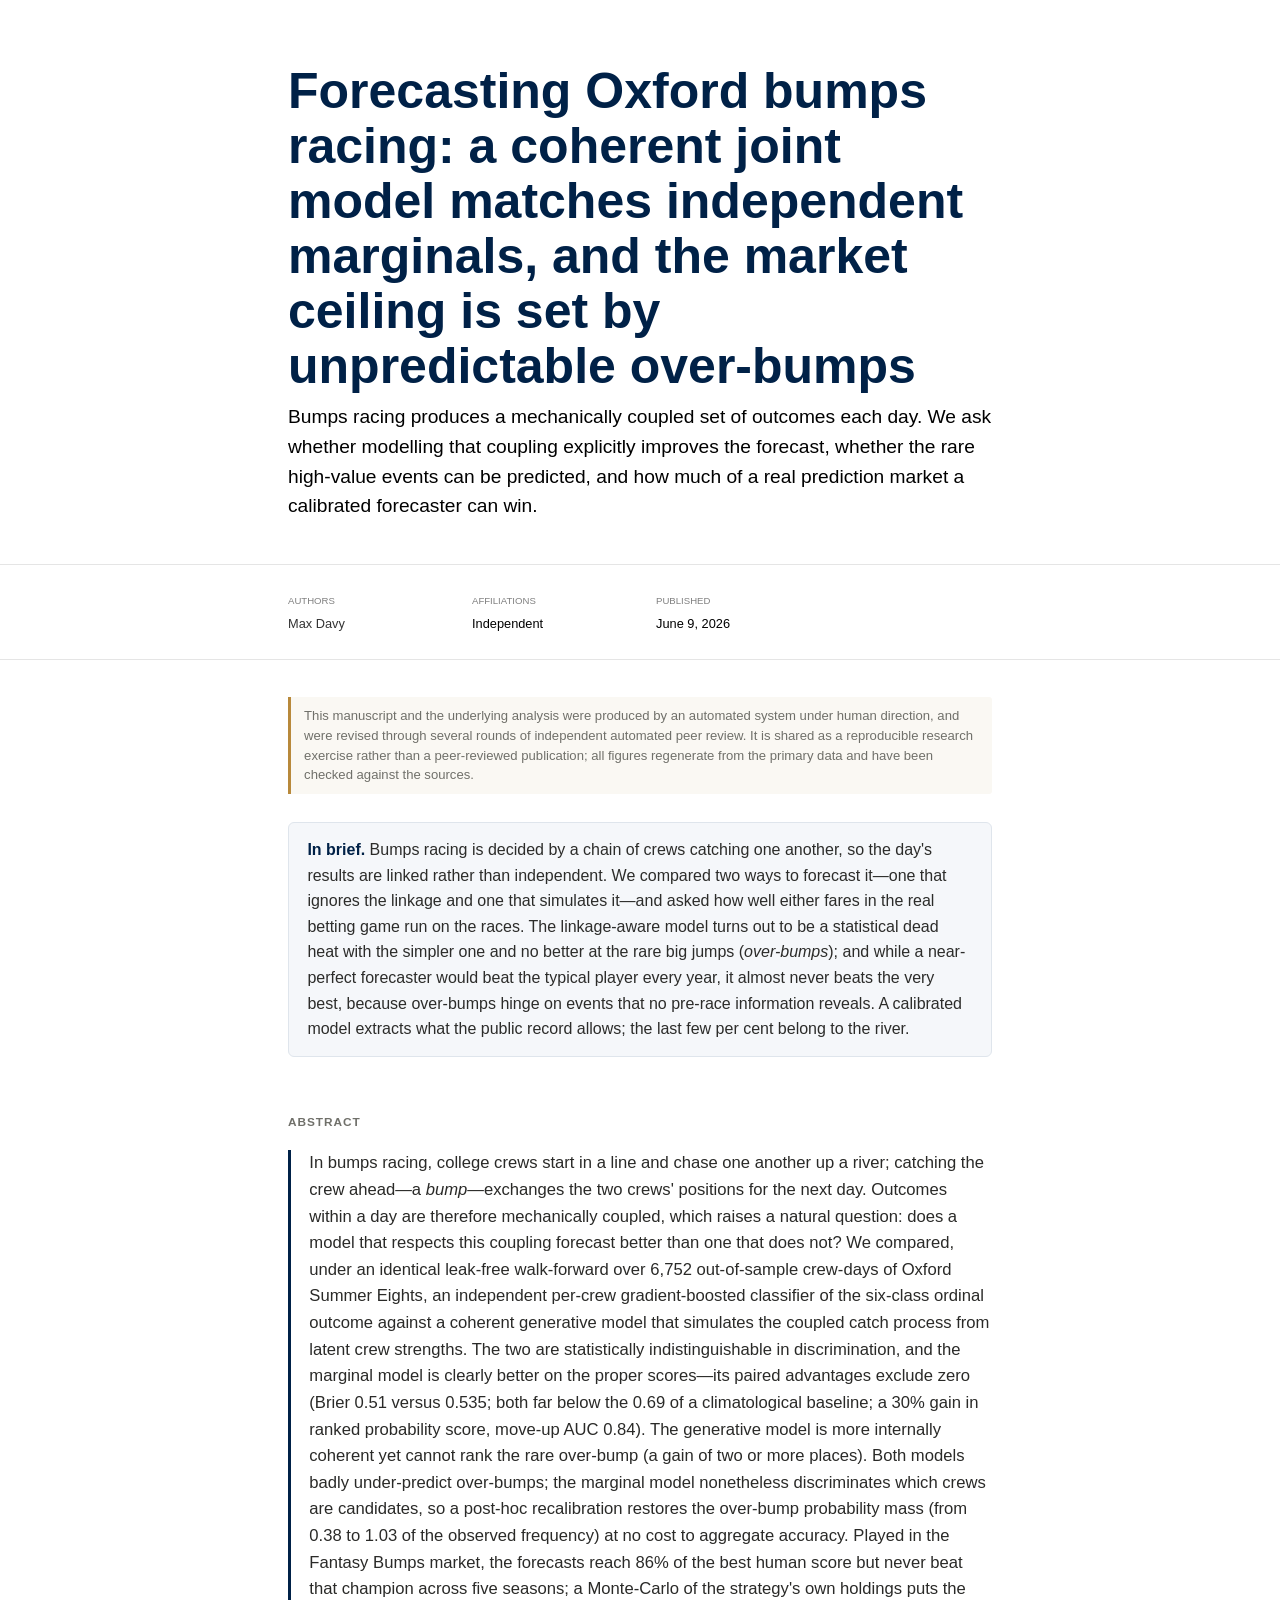
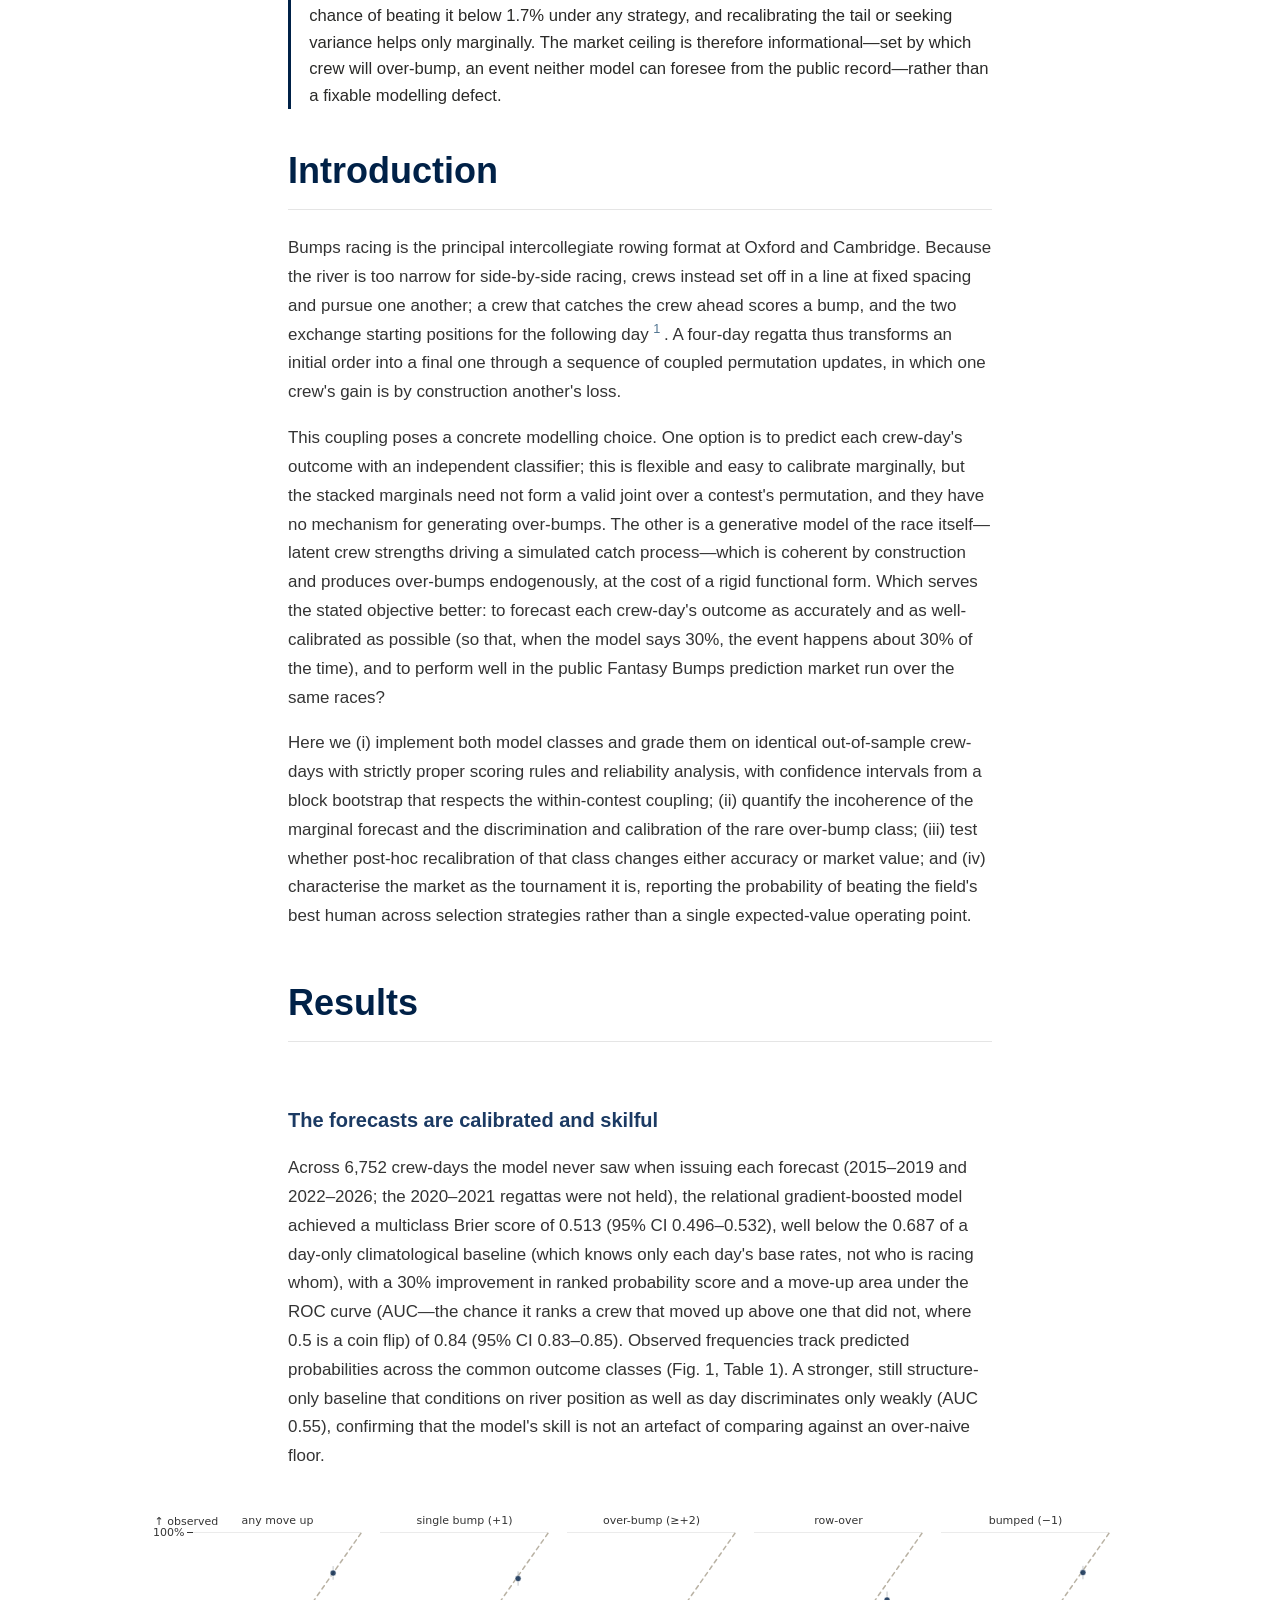
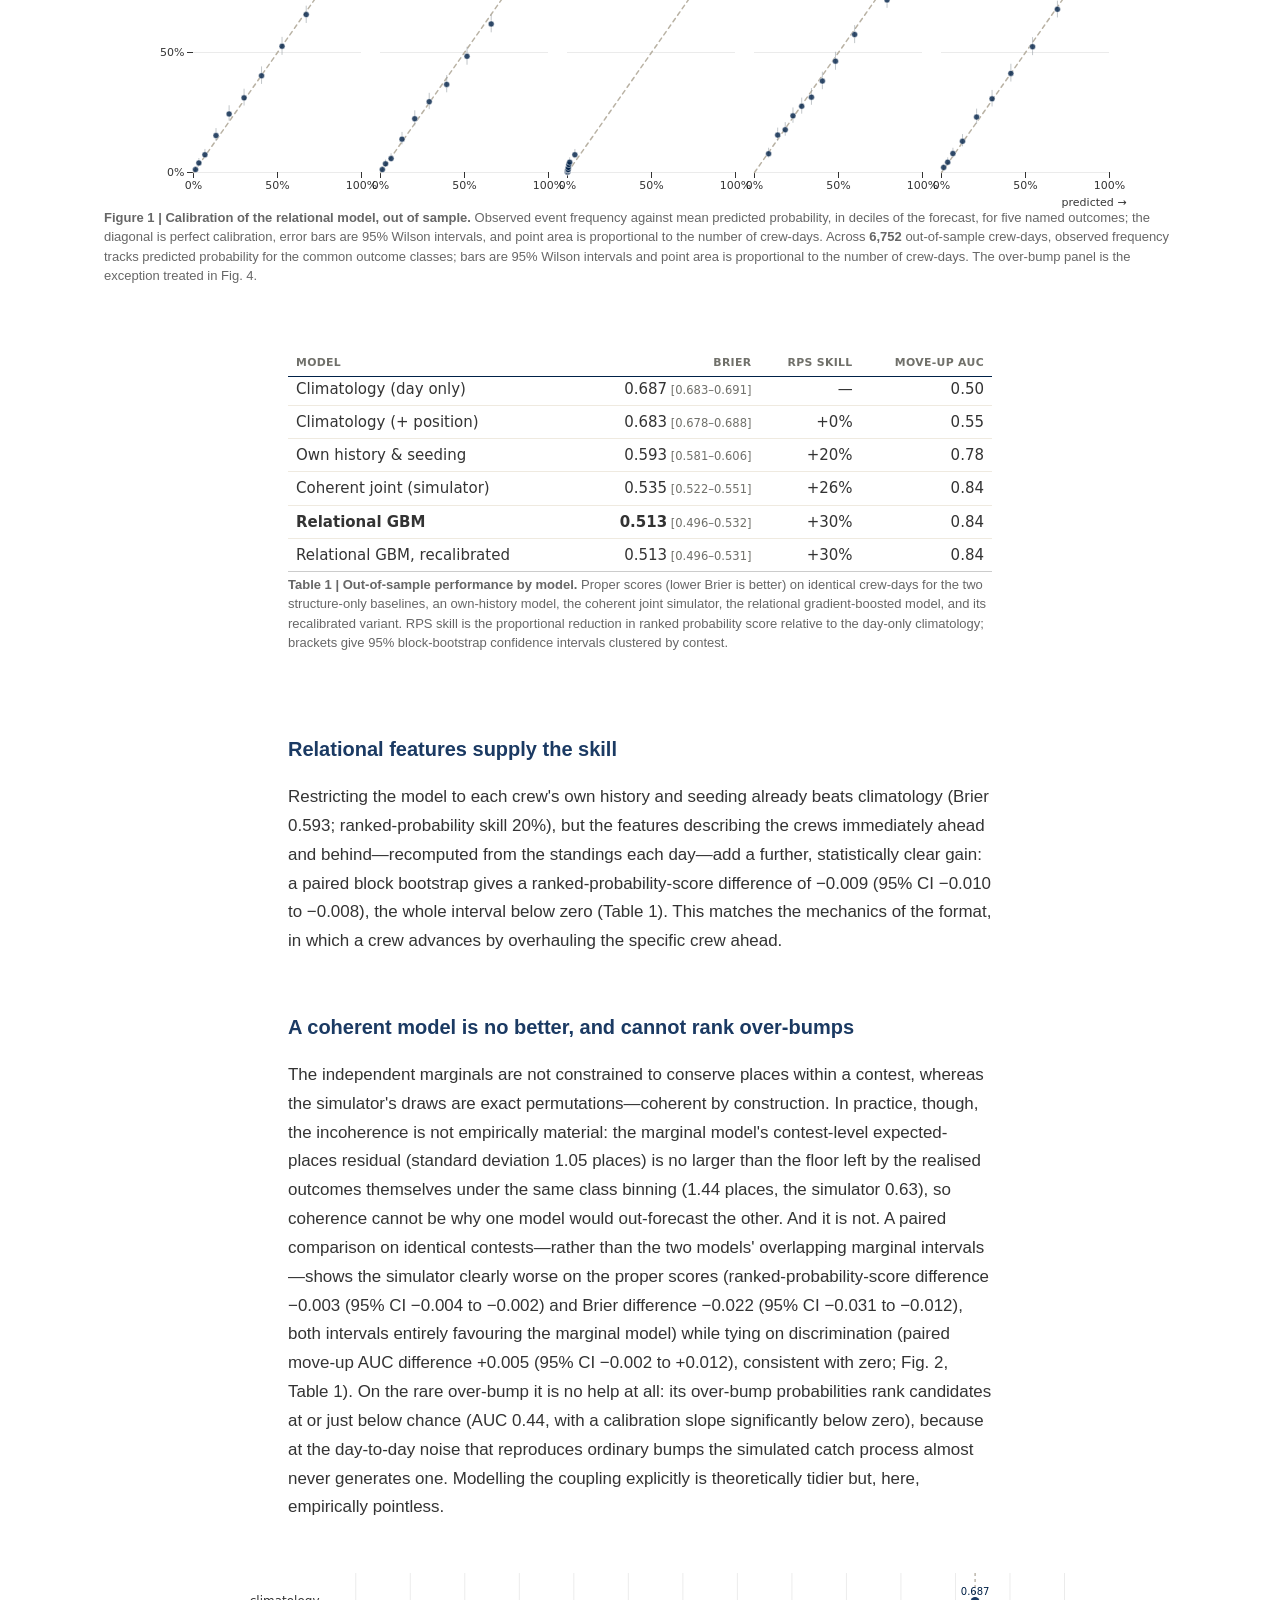
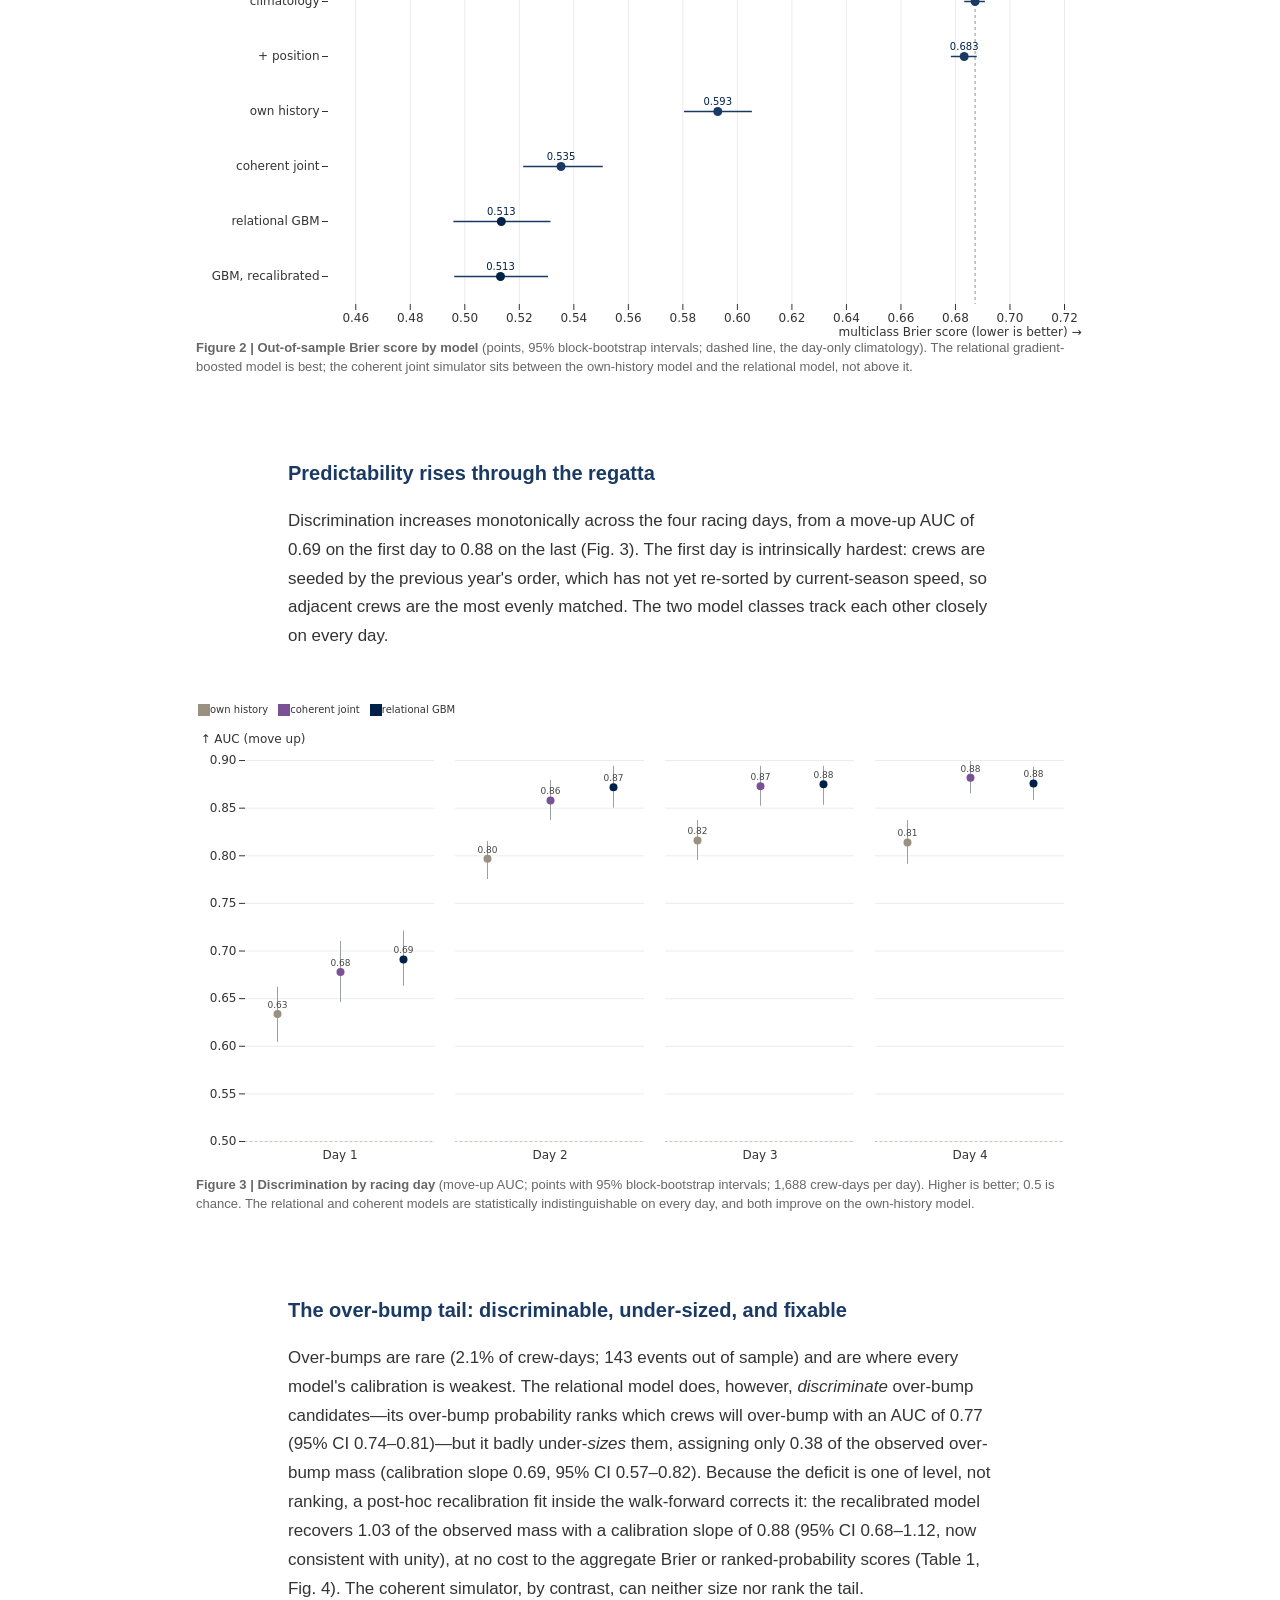
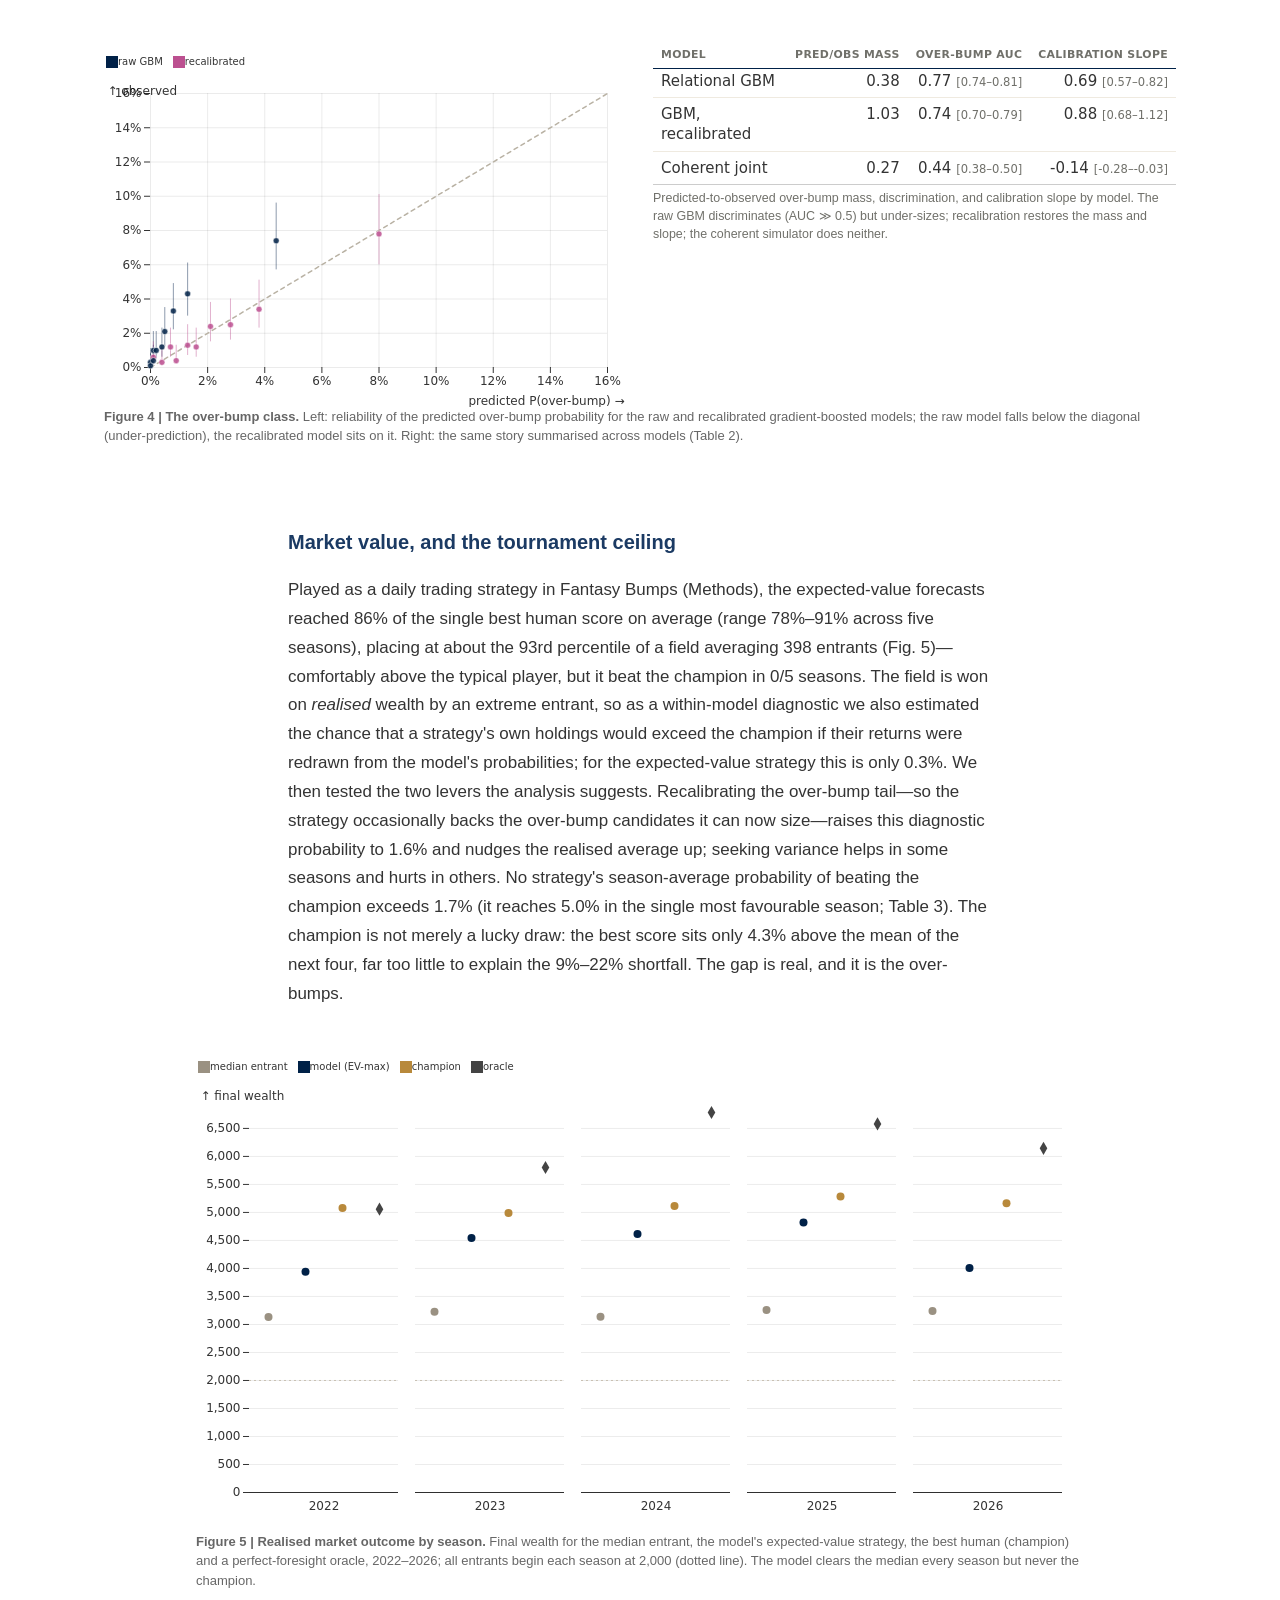
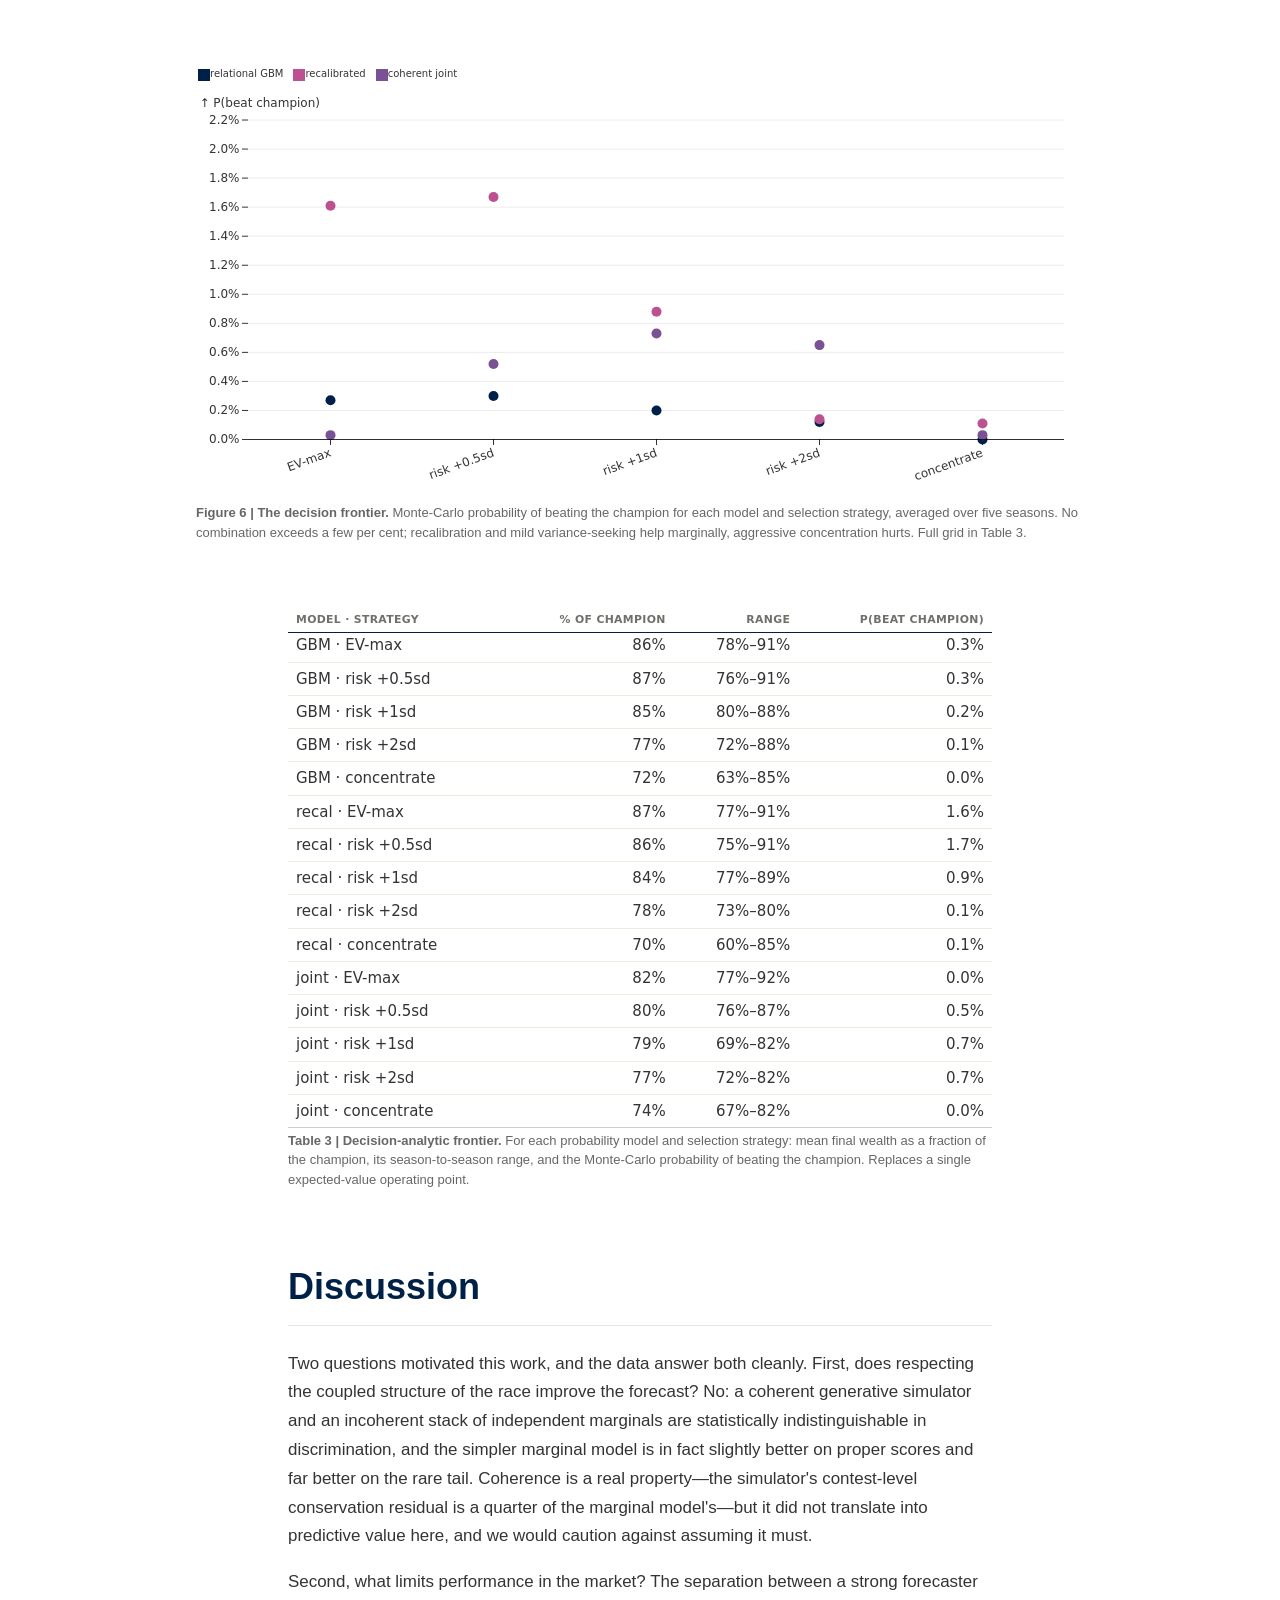
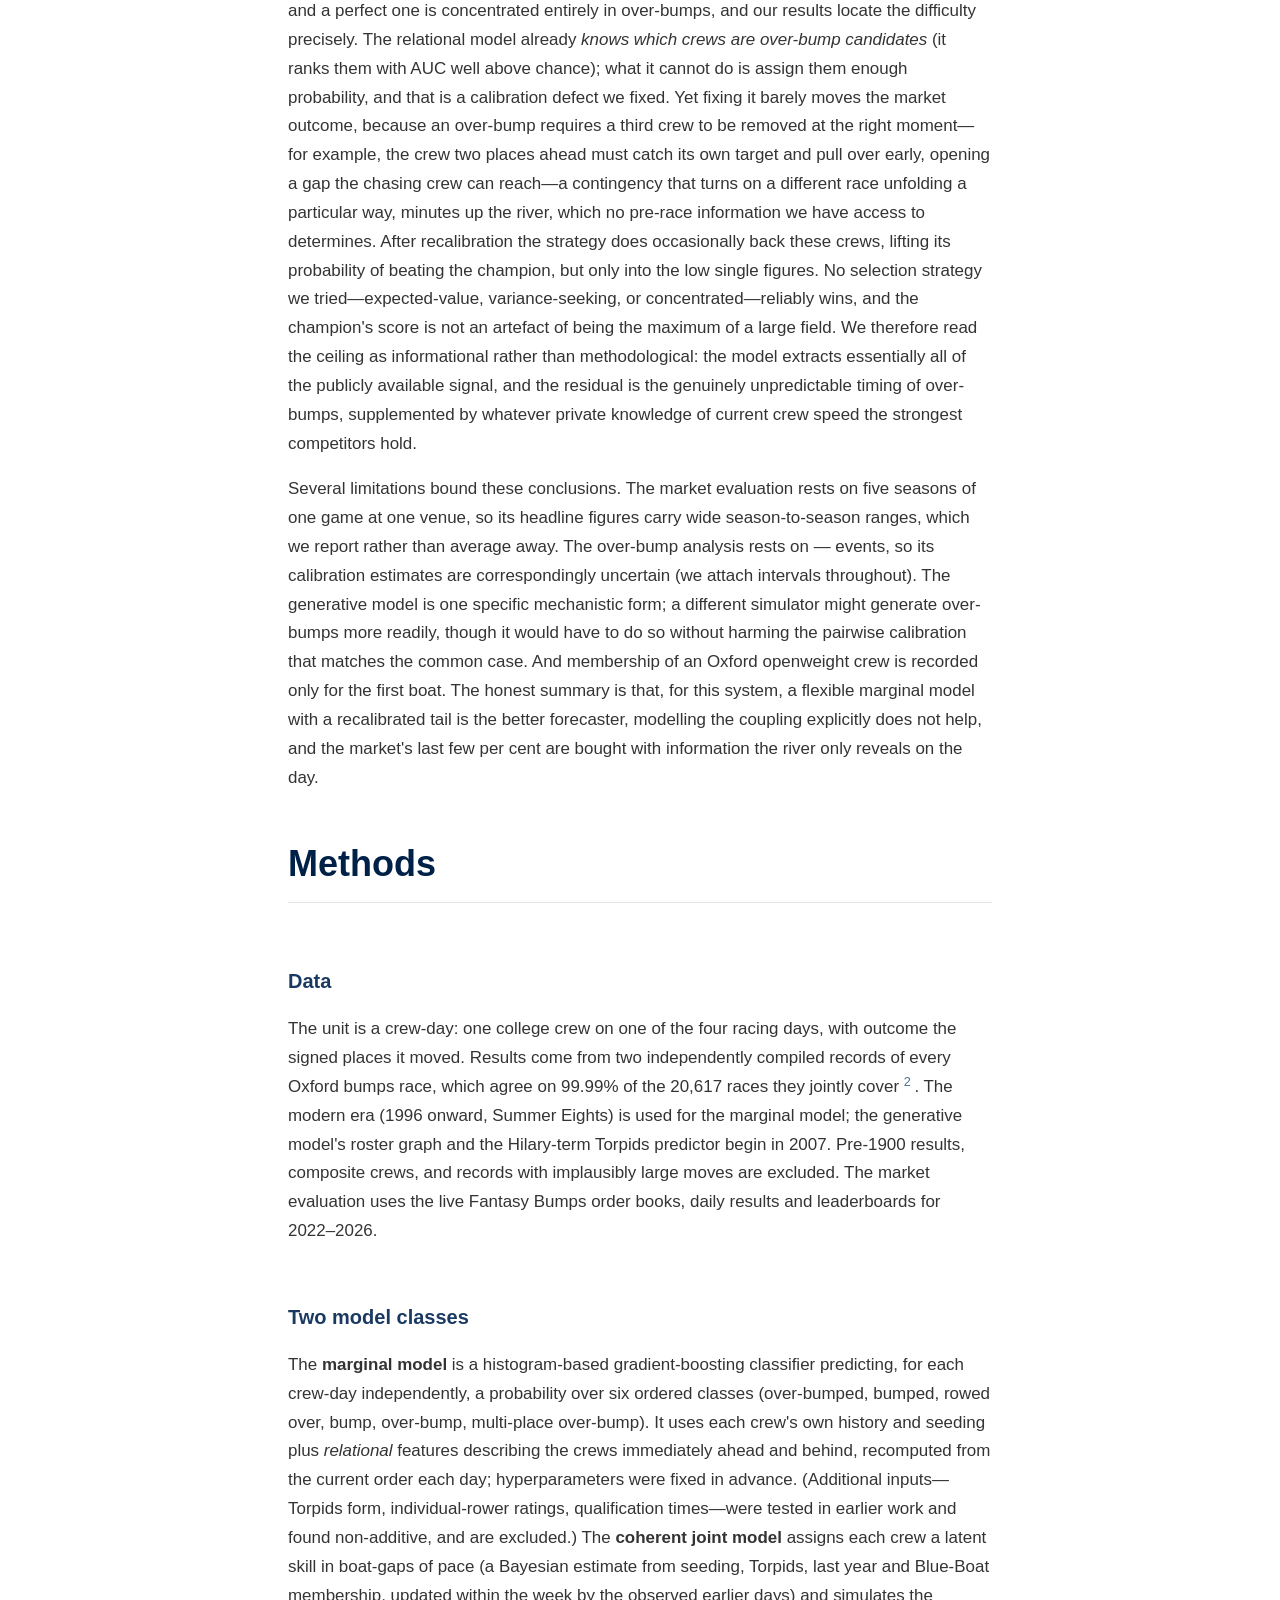
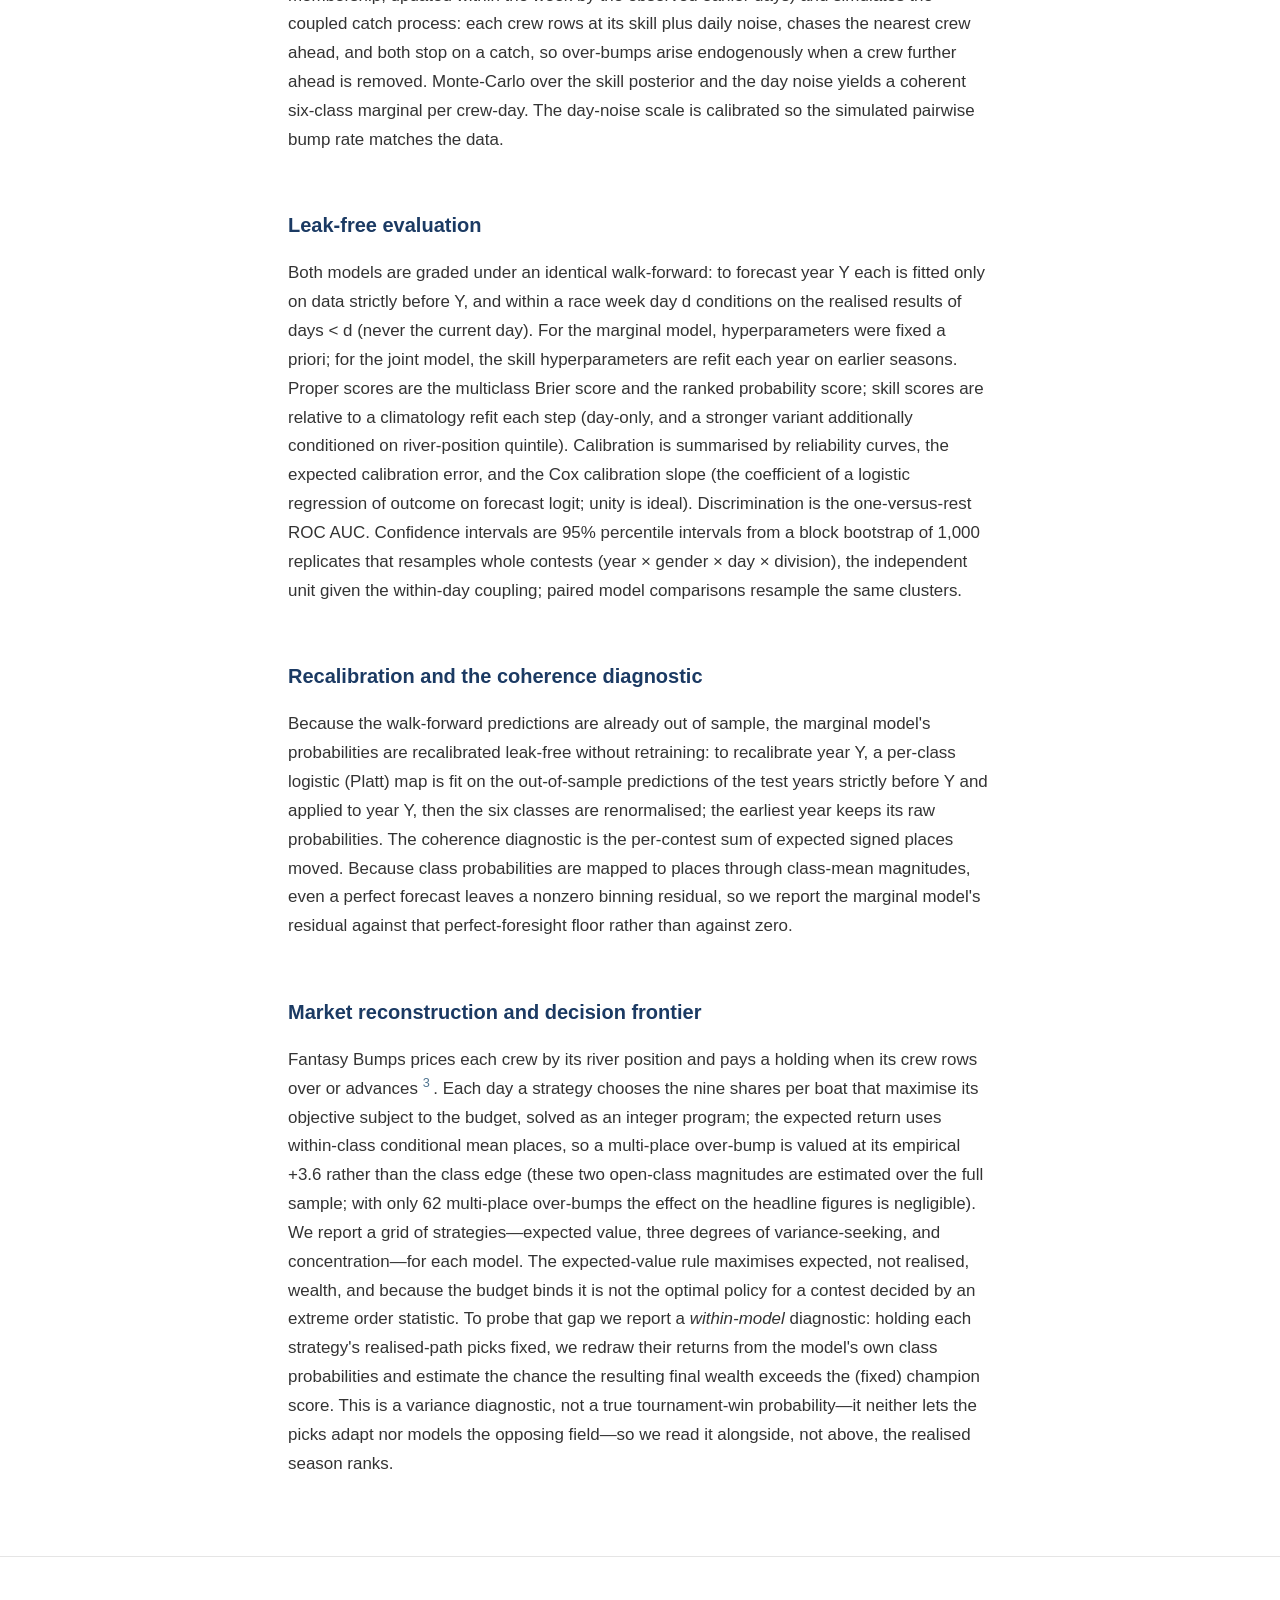
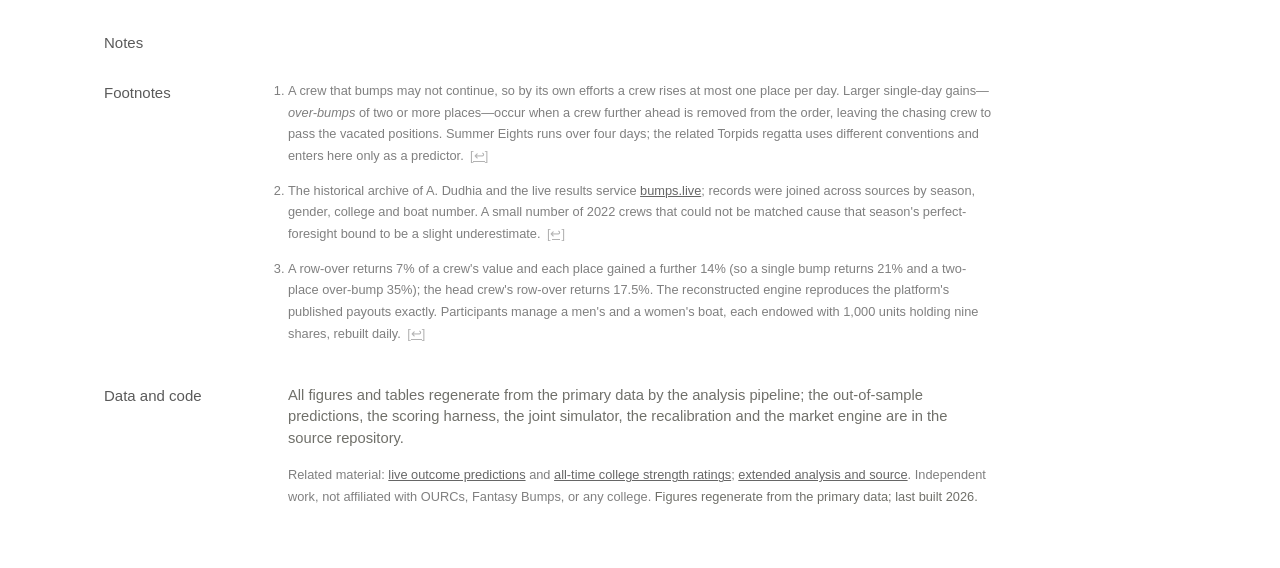
==== commit c81dcb2c: "Stage-3 revision: paired tests, P(beat champion) reframed, coherence floor, accessibility Apply the " ====
--- a/index.html
+++ b/index.html
@@ -34,18 +34,20 @@
 
   <p class="ai-note">This manuscript and the underlying analysis were produced by an automated system under human direction, and were revised through several rounds of independent automated peer review. It is shared as a reproducible research exercise rather than a peer-reviewed publication; all figures regenerate from the primary data and have been checked against the sources.</p>
 
+  <p class="lay-summary"><strong>In brief.</strong> Bumps racing is decided by a chain of crews catching one another, so the day's results are linked rather than independent. We compared two ways to forecast it—one that ignores the linkage and one that simulates it—and asked how well either fares in the real betting game run on the races. The linkage-aware model turns out to be a statistical dead heat with the simpler one and no better at the rare big jumps (<em>over-bumps</em>); and while a near-perfect forecaster would beat the typical player every year, it almost never beats the very best, because over-bumps hinge on events that no pre-race information reveals. A calibrated model extracts what the public record allows; the last few per cent belong to the river.</p>
+
   <h2 id="abstract">Abstract</h2>
-  <p class="abstract-body">In bumps racing, college crews start in a line and chase one another up a river; catching the crew ahead—a <em>bump</em>—exchanges the two crews' positions for the next day. Outcomes within a day are therefore mechanically coupled, which raises a natural question: does a model that respects this coupling forecast better than one that does not? We compared, under an identical leak-free walk-forward over <span id="d-n">—</span> out-of-sample crew-days of Oxford Summer Eights, an independent per-crew gradient-boosted classifier of the six-class ordinal outcome against a coherent generative model that simulates the coupled catch process from latent crew strengths. The two are statistically indistinguishable in discrimination and the marginal model is slightly better on proper scores (Brier <span id="ab-brier">—</span> versus <span id="ab-joint-brier">—</span>; both far below the <span id="ab-clim">—</span> of a climatological baseline; a <span id="ab-rps-skill">—</span> gain in ranked probability score, move-up AUC <span id="ab-auc">—</span>). The generative model is more internally coherent yet cannot rank the rare over-bump (a gain of two or more places). Both models badly under-predict over-bumps; the marginal model nonetheless discriminates which crews are candidates, so a post-hoc recalibration restores the over-bump probability mass (from <span id="ab-ob-ratio">—</span> to <span id="ab-ob-recal">—</span> of the observed frequency) at no cost to aggregate accuracy. Played in the Fantasy Bumps market, the forecasts reach <span id="ab-champ">—</span> of the best human score but beat that champion in at most <span id="ab-pbeat">—</span> of Monte-Carlo seasons under any strategy we tested; recalibrating the tail and seeking variance both help only marginally. The market ceiling is therefore informational—set by which crew will over-bump, an event neither model can foresee from the public record—rather than a fixable modelling defect.</p>
+  <p class="abstract-body">In bumps racing, college crews start in a line and chase one another up a river; catching the crew ahead—a <em>bump</em>—exchanges the two crews' positions for the next day. Outcomes within a day are therefore mechanically coupled, which raises a natural question: does a model that respects this coupling forecast better than one that does not? We compared, under an identical leak-free walk-forward over <span id="d-n">—</span> out-of-sample crew-days of Oxford Summer Eights, an independent per-crew gradient-boosted classifier of the six-class ordinal outcome against a coherent generative model that simulates the coupled catch process from latent crew strengths. The two are statistically indistinguishable in discrimination, and the marginal model is clearly better on the proper scores—its paired advantages exclude zero (Brier <span id="ab-brier">—</span> versus <span id="ab-joint-brier">—</span>; both far below the <span id="ab-clim">—</span> of a climatological baseline; a <span id="ab-rps-skill">—</span> gain in ranked probability score, move-up AUC <span id="ab-auc">—</span>). The generative model is more internally coherent yet cannot rank the rare over-bump (a gain of two or more places). Both models badly under-predict over-bumps; the marginal model nonetheless discriminates which crews are candidates, so a post-hoc recalibration restores the over-bump probability mass (from <span id="ab-ob-ratio">—</span> to <span id="ab-ob-recal">—</span> of the observed frequency) at no cost to aggregate accuracy. Played in the Fantasy Bumps market, the forecasts reach <span id="ab-champ">—</span> of the best human score but never beat that champion across five seasons; a Monte-Carlo of the strategy's own holdings puts the chance of beating it below <span id="ab-pbeat">—</span> under any strategy, and recalibrating the tail or seeking variance helps only marginally. The market ceiling is therefore informational—set by which crew will over-bump, an event neither model can foresee from the public record—rather than a fixable modelling defect.</p>
 
   <h2 id="introduction">Introduction</h2>
   <p>Bumps racing is the principal intercollegiate rowing format at Oxford and Cambridge. Because the river is too narrow for side-by-side racing, crews instead set off in a line at fixed spacing and pursue one another; a crew that catches the crew ahead scores a bump, and the two exchange starting positions for the following day<d-footnote>A crew that bumps may not continue, so by its own efforts a crew rises at most one place per day. Larger single-day gains—<em>over-bumps</em> of two or more places—occur when a crew further ahead is removed from the order, leaving the chasing crew to pass the vacated positions. Summer Eights runs over four days; the related Torpids regatta uses different conventions and enters here only as a predictor.</d-footnote>. A four-day regatta thus transforms an initial order into a final one through a sequence of coupled permutation updates, in which one crew's gain is by construction another's loss.</p>
-  <p>This coupling poses a concrete modelling choice. One option is to predict each crew-day's outcome with an independent classifier; this is flexible and easy to calibrate marginally, but the stacked marginals need not form a valid joint over a contest's permutation, and they have no mechanism for generating over-bumps. The other is a generative model of the race itself—latent crew strengths driving a simulated catch process—which is coherent by construction and produces over-bumps endogenously, at the cost of a rigid functional form. Which serves the stated objective better: to forecast each crew-day's outcome as accurately and as well-calibrated as possible, and to perform well in the public Fantasy Bumps prediction market run over the same races?</p>
+  <p>This coupling poses a concrete modelling choice. One option is to predict each crew-day's outcome with an independent classifier; this is flexible and easy to calibrate marginally, but the stacked marginals need not form a valid joint over a contest's permutation, and they have no mechanism for generating over-bumps. The other is a generative model of the race itself—latent crew strengths driving a simulated catch process—which is coherent by construction and produces over-bumps endogenously, at the cost of a rigid functional form. Which serves the stated objective better: to forecast each crew-day's outcome as accurately and as well-calibrated as possible (so that, when the model says 30%, the event happens about 30% of the time), and to perform well in the public Fantasy Bumps prediction market run over the same races?</p>
   <p>Here we (i) implement both model classes and grade them on identical out-of-sample crew-days with strictly proper scoring rules and reliability analysis, with confidence intervals from a block bootstrap that respects the within-contest coupling; (ii) quantify the incoherence of the marginal forecast and the discrimination and calibration of the rare over-bump class; (iii) test whether post-hoc recalibration of that class changes either accuracy or market value; and (iv) characterise the market as the tournament it is, reporting the probability of beating the field's best human across selection strategies rather than a single expected-value operating point.</p>
 
   <h2 id="results">Results</h2>
 
   <h3>The forecasts are calibrated and skilful</h3>
-  <p>Across <span id="r-n">—</span> crew-days the model never saw when issuing each forecast (2015–2019 and 2022–2026; the 2020–2021 regattas were not held), the relational gradient-boosted model achieved a multiclass Brier score of <span id="r-brier">—</span> (95% CI <span id="r-brier-ci">—</span>), well below the <span id="r-clim">—</span> of a day-only climatological baseline, with a <span id="r-rps-skill">—</span> improvement in ranked probability score and a move-up area under the ROC curve (AUC) of <span id="r-auc">—</span> (95% CI <span id="r-auc-ci">—</span>). Observed frequencies track predicted probabilities across the common outcome classes (Fig. 1, Table 1). A stronger, still structure-only baseline that conditions on river position as well as day discriminates only weakly (AUC <span id="r-climpos-auc">—</span>), confirming that the model's skill is not an artefact of comparing against an over-naive floor.</p>
+  <p>Across <span id="r-n">—</span> crew-days the model never saw when issuing each forecast (2015–2019 and 2022–2026; the 2020–2021 regattas were not held), the relational gradient-boosted model achieved a multiclass Brier score of <span id="r-brier">—</span> (95% CI <span id="r-brier-ci">—</span>), well below the <span id="r-clim">—</span> of a day-only climatological baseline (which knows only each day's base rates, not who is racing whom), with a <span id="r-rps-skill">—</span> improvement in ranked probability score and a move-up area under the ROC curve (AUC—the chance it ranks a crew that moved up above one that did not, where 0.5 is a coin flip) of <span id="r-auc">—</span> (95% CI <span id="r-auc-ci">—</span>). Observed frequencies track predicted probabilities across the common outcome classes (Fig. 1, Table 1). A stronger, still structure-only baseline that conditions on river position as well as day discriminates only weakly (AUC <span id="r-climpos-auc">—</span>), confirming that the model's skill is not an artefact of comparing against an over-naive floor.</p>
 
   <figure class="l-page">
     <div id="chart-reliability" class="chart"></div>
@@ -61,7 +63,7 @@
   <p>Restricting the model to each crew's own history and seeding already beats climatology (Brier <span id="r-base-brier">—</span>; ranked-probability skill <span id="r-base-skill">—</span>), but the features describing the crews immediately ahead and behind—recomputed from the standings each day—add a further, statistically clear gain: a paired block bootstrap gives a ranked-probability-score difference of <span id="r-ablation-rps">—</span>, the whole interval below zero (Table 1). This matches the mechanics of the format, in which a crew advances by overhauling the specific crew ahead.</p>
 
   <h3>A coherent model is no better, and cannot rank over-bumps</h3>
-  <p>The independent marginals are demonstrably incoherent with the coupling: summed over each contest, the model's expected signed places moved should be zero, but its standard deviation across contests is <span id="r-coh-gbm">—</span> places. The generative simulator is coherent by construction (the same residual has standard deviation <span id="r-coh-joint">—</span>). Yet coherence did not buy accuracy: the simulator is marginally worse on proper scores (Brier <span id="r-joint-brier">—</span>) and statistically indistinguishable in discrimination (move-up AUC <span id="r-joint-auc">—</span>; Fig. 2, Table 1). More tellingly, on the rare over-bump it is no help at all—its over-bump probabilities do not even rank which crews over-bump (AUC <span id="r-joint-ob-auc">—</span>, no better than chance), because at the day-to-day noise that reproduces ordinary bumps the simulated catch process almost never generates one. Modelling the coupling explicitly is theoretically tidier but, here, empirically pointless.</p>
+  <p>The independent marginals are not constrained to conserve places within a contest, whereas the simulator's draws are exact permutations—coherent by construction. In practice, though, the incoherence is not empirically material: the marginal model's contest-level expected-places residual (standard deviation <span id="r-coh-gbm">—</span> places) is no larger than the floor left by the realised outcomes themselves under the same class binning (<span id="r-coh-floor">—</span> places, the simulator <span id="r-coh-joint">—</span>), so coherence cannot be why one model would out-forecast the other. And it is not. A paired comparison on identical contests—rather than the two models' overlapping marginal intervals—shows the simulator clearly worse on the proper scores (ranked-probability-score difference <span id="r-pair-rps">—</span> and Brier difference <span id="r-pair-brier">—</span>, both intervals entirely favouring the marginal model) while tying on discrimination (paired move-up AUC difference <span id="r-pair-auc">—</span>, consistent with zero; Fig. 2, Table 1). On the rare over-bump it is no help at all: its over-bump probabilities rank candidates at or just below chance (AUC <span id="r-joint-ob-auc">—</span>, with a calibration slope significantly below zero), because at the day-to-day noise that reproduces ordinary bumps the simulated catch process almost never generates one. Modelling the coupling explicitly is theoretically tidier but, here, empirically pointless.</p>
 
   <figure class="l-body-outset">
     <div id="chart-modelbrier" class="chart"></div>
@@ -88,7 +90,7 @@
   </figure>
 
   <h3>Market value, and the tournament ceiling</h3>
-  <p>Played as a daily trading strategy in Fantasy Bumps (Methods), the expected-value forecasts reached <span id="r-champ">—</span> of the single best human score on average (range <span id="r-champ-range">—</span> across five seasons), placing at about the <span id="r-pctile">—</span> percentile of a field averaging <span id="r-nteams">—</span> entrants (Fig. 5). But the field is won on <em>realised</em> wealth by an extreme entrant, and against that target the strategy is far short: in Monte-Carlo replays it beats the champion in only <span id="r-pbeat">—</span> of seasons. We tested whether either lever the analysis suggests could change this. Recalibrating the over-bump tail—so the strategy occasionally backs the over-bump candidates it can now size—raises the win probability to <span id="r-pbeat-recal">—</span>, and seeking variance helps in some seasons while hurting in others; across the entire grid of models and strategies the maximum probability of beating the champion is <span id="r-pbeat-max">—</span> (Table 3). The champion is not simply a lucky draw: the best score sits only <span id="r-champ-infl">—</span> above the mean of the next four, far too little to explain a 12–22% shortfall. The gap is real, and it is the over-bumps.</p>
+  <p>Played as a daily trading strategy in Fantasy Bumps (Methods), the expected-value forecasts reached <span id="r-champ">—</span> of the single best human score on average (range <span id="r-champ-range">—</span> across five seasons), placing at about the <span id="r-pctile">—</span> percentile of a field averaging <span id="r-nteams">—</span> entrants (Fig. 5)—comfortably above the typical player, but it beat the champion in <span id="r-realwins">—</span> seasons. The field is won on <em>realised</em> wealth by an extreme entrant, so as a within-model diagnostic we also estimated the chance that a strategy's own holdings would exceed the champion if their returns were redrawn from the model's probabilities; for the expected-value strategy this is only <span id="r-pbeat">—</span>. We then tested the two levers the analysis suggests. Recalibrating the over-bump tail—so the strategy occasionally backs the over-bump candidates it can now size—raises this diagnostic probability to <span id="r-pbeat-recal">—</span> and nudges the realised average up; seeking variance helps in some seasons and hurts in others. No strategy's season-average probability of beating the champion exceeds <span id="r-pbeat-max">—</span> (it reaches <span id="r-pbeat-maxcell">—</span> in the single most favourable season; Table 3). The champion is not merely a lucky draw: the best score sits only <span id="r-champ-infl">—</span> above the mean of the next four, far too little to explain the <span id="r-shortfall">—</span> shortfall. The gap is real, and it is the over-bumps.</p>
 
   <figure class="l-body-outset">
     <div id="chart-market" class="chart"></div>
@@ -107,7 +109,7 @@
 
   <h2 id="discussion">Discussion</h2>
   <p>Two questions motivated this work, and the data answer both cleanly. First, does respecting the coupled structure of the race improve the forecast? No: a coherent generative simulator and an incoherent stack of independent marginals are statistically indistinguishable in discrimination, and the simpler marginal model is in fact slightly better on proper scores and far better on the rare tail. Coherence is a real property—the simulator's contest-level conservation residual is a quarter of the marginal model's—but it did not translate into predictive value here, and we would caution against assuming it must.</p>
-  <p>Second, what limits performance in the market? The separation between a strong forecaster and a perfect one is concentrated entirely in over-bumps, and our results locate the difficulty precisely. The relational model already <em>knows which crews are over-bump candidates</em> (it ranks them with AUC well above chance); what it cannot do is assign them enough probability, and that is a calibration defect we fixed. Yet fixing it barely moves the market outcome, because an over-bump requires a third crew to be removed at the right moment—a contingency that depends on the race unfolding a particular way and that no pre-race information we have access to determines. After recalibration the strategy does occasionally back these crews, lifting its probability of beating the champion, but only into the low single figures. No selection strategy we tried—expected-value, variance-seeking, or concentrated—reliably wins, and the champion's score is not an artefact of being the maximum of a large field. We therefore read the ceiling as informational rather than methodological: the model extracts essentially all of the publicly available signal, and the residual is the genuinely unpredictable timing of over-bumps, supplemented by whatever private knowledge of current crew speed the strongest competitors hold.</p>
+  <p>Second, what limits performance in the market? The separation between a strong forecaster and a perfect one is concentrated entirely in over-bumps, and our results locate the difficulty precisely. The relational model already <em>knows which crews are over-bump candidates</em> (it ranks them with AUC well above chance); what it cannot do is assign them enough probability, and that is a calibration defect we fixed. Yet fixing it barely moves the market outcome, because an over-bump requires a third crew to be removed at the right moment—for example, the crew two places ahead must catch its own target and pull over early, opening a gap the chasing crew can reach—a contingency that turns on a different race unfolding a particular way, minutes up the river, which no pre-race information we have access to determines. After recalibration the strategy does occasionally back these crews, lifting its probability of beating the champion, but only into the low single figures. No selection strategy we tried—expected-value, variance-seeking, or concentrated—reliably wins, and the champion's score is not an artefact of being the maximum of a large field. We therefore read the ceiling as informational rather than methodological: the model extracts essentially all of the publicly available signal, and the residual is the genuinely unpredictable timing of over-bumps, supplemented by whatever private knowledge of current crew speed the strongest competitors hold.</p>
   <p>Several limitations bound these conclusions. The market evaluation rests on five seasons of one game at one venue, so its headline figures carry wide season-to-season ranges, which we report rather than average away. The over-bump analysis rests on <span id="r-ob-n">—</span> events, so its calibration estimates are correspondingly uncertain (we attach intervals throughout). The generative model is one specific mechanistic form; a different simulator might generate over-bumps more readily, though it would have to do so without harming the pairwise calibration that matches the common case. And membership of an Oxford openweight crew is recorded only for the first boat. The honest summary is that, for this system, a flexible marginal model with a recalibrated tail is the better forecaster, modelling the coupling explicitly does not help, and the market's last few per cent are bought with information the river only reveals on the day.</p>
 
   <h2 id="methods">Methods</h2>
@@ -122,10 +124,10 @@
   <p>Both models are graded under an identical walk-forward: to forecast year Y each is fitted only on data strictly before Y, and within a race week day d conditions on the realised results of days &lt; d (never the current day). For the marginal model, hyperparameters were fixed a priori; for the joint model, the skill hyperparameters are refit each year on earlier seasons. Proper scores are the multiclass Brier score and the ranked probability score; skill scores are relative to a climatology refit each step (day-only, and a stronger variant additionally conditioned on river-position quintile). Calibration is summarised by reliability curves, the expected calibration error, and the Cox calibration slope (the coefficient of a logistic regression of outcome on forecast logit; unity is ideal). Discrimination is the one-versus-rest ROC AUC. Confidence intervals are 95% percentile intervals from a block bootstrap of 1,000 replicates that resamples whole contests (year × gender × day × division), the independent unit given the within-day coupling; paired model comparisons resample the same clusters.</p>
 
   <h3>Recalibration and the coherence diagnostic</h3>
-  <p>Because the walk-forward predictions are already out of sample, the marginal model's probabilities are recalibrated leak-free without retraining: to recalibrate year Y, a per-class logistic (Platt) map is fit on the out-of-sample predictions of the test years strictly before Y and applied to year Y, then the six classes are renormalised; the earliest year keeps its raw probabilities. The coherence diagnostic is the per-contest sum of expected signed places moved, which is identically zero for any forecast consistent with the conservation of places; its standard deviation across contests measures incoherence.</p>
+  <p>Because the walk-forward predictions are already out of sample, the marginal model's probabilities are recalibrated leak-free without retraining: to recalibrate year Y, a per-class logistic (Platt) map is fit on the out-of-sample predictions of the test years strictly before Y and applied to year Y, then the six classes are renormalised; the earliest year keeps its raw probabilities. The coherence diagnostic is the per-contest sum of expected signed places moved. Because class probabilities are mapped to places through class-mean magnitudes, even a perfect forecast leaves a nonzero binning residual, so we report the marginal model's residual against that perfect-foresight floor rather than against zero.</p>
 
   <h3>Market reconstruction and decision frontier</h3>
-  <p>Fantasy Bumps prices each crew by its river position and pays a holding when its crew rows over or advances<d-footnote>A row-over returns 7% of a crew's value and each place gained a further 14% (so a single bump returns 21% and a two-place over-bump 35%); the head crew's row-over returns 17.5%. The reconstructed engine reproduces the platform's published payouts exactly. Participants manage a men's and a women's boat, each endowed with 1,000 units holding nine shares, rebuilt daily.</d-footnote>. Each day a strategy chooses the nine shares per boat that maximise its objective subject to the budget, solved as an integer program; the expected return uses within-class conditional mean places (so a multi-place over-bump is valued at its empirical +3.6, not the class edge). We report a grid of strategies—expected value, three degrees of variance-seeking, and concentration—for each model, and characterise the tournament objective by Monte-Carlo: replaying each strategy's chosen holdings under the model's own probabilities to estimate the distribution of final wealth and the probability of exceeding the champion. Because the budget binds and the competition is decided on realised wealth, the expected-value rule is optimal only for expected, not realised, wealth; the win-probability frontier is the appropriate target and is reported in full.</p>
+  <p>Fantasy Bumps prices each crew by its river position and pays a holding when its crew rows over or advances<d-footnote>A row-over returns 7% of a crew's value and each place gained a further 14% (so a single bump returns 21% and a two-place over-bump 35%); the head crew's row-over returns 17.5%. The reconstructed engine reproduces the platform's published payouts exactly. Participants manage a men's and a women's boat, each endowed with 1,000 units holding nine shares, rebuilt daily.</d-footnote>. Each day a strategy chooses the nine shares per boat that maximise its objective subject to the budget, solved as an integer program; the expected return uses within-class conditional mean places, so a multi-place over-bump is valued at its empirical +3.6 rather than the class edge (these two open-class magnitudes are estimated over the full sample; with only 62 multi-place over-bumps the effect on the headline figures is negligible). We report a grid of strategies—expected value, three degrees of variance-seeking, and concentration—for each model. The expected-value rule maximises expected, not realised, wealth, and because the budget binds it is not the optimal policy for a contest decided by an extreme order statistic. To probe that gap we report a <em>within-model</em> diagnostic: holding each strategy's realised-path picks fixed, we redraw their returns from the model's own class probabilities and estimate the chance the resulting final wealth exceeds the (fixed) champion score. This is a variance diagnostic, not a true tournament-win probability—it neither lets the picks adapt nor models the opposing field—so we read it alongside, not above, the realised season ranks.</p>
 
 </d-article>
 
--- a/css/report.css
+++ b/css/report.css
@@ -44,6 +44,19 @@
   margin: 0.4em 0 1.6em;
   border-radius: 0 3px 3px 0;
 }
+
+/* ---- Plain-language summary: a friendly lead-in above the formal abstract ---- */
+.lay-summary {
+  font-size: 1.0rem;
+  line-height: 1.6;
+  color: #2c2c2a;
+  background: #f5f7fa;
+  border: 1px solid #dfe5ec;
+  border-radius: 6px;
+  padding: 0.9em 1.15em;
+  margin: 0.4em 0 1.6em;
+}
+.lay-summary strong:first-child { color: var(--oxford); }
 
 /* ---- Abstract: set apart from the body, journal-style ---- */
 d-article h2#abstract {
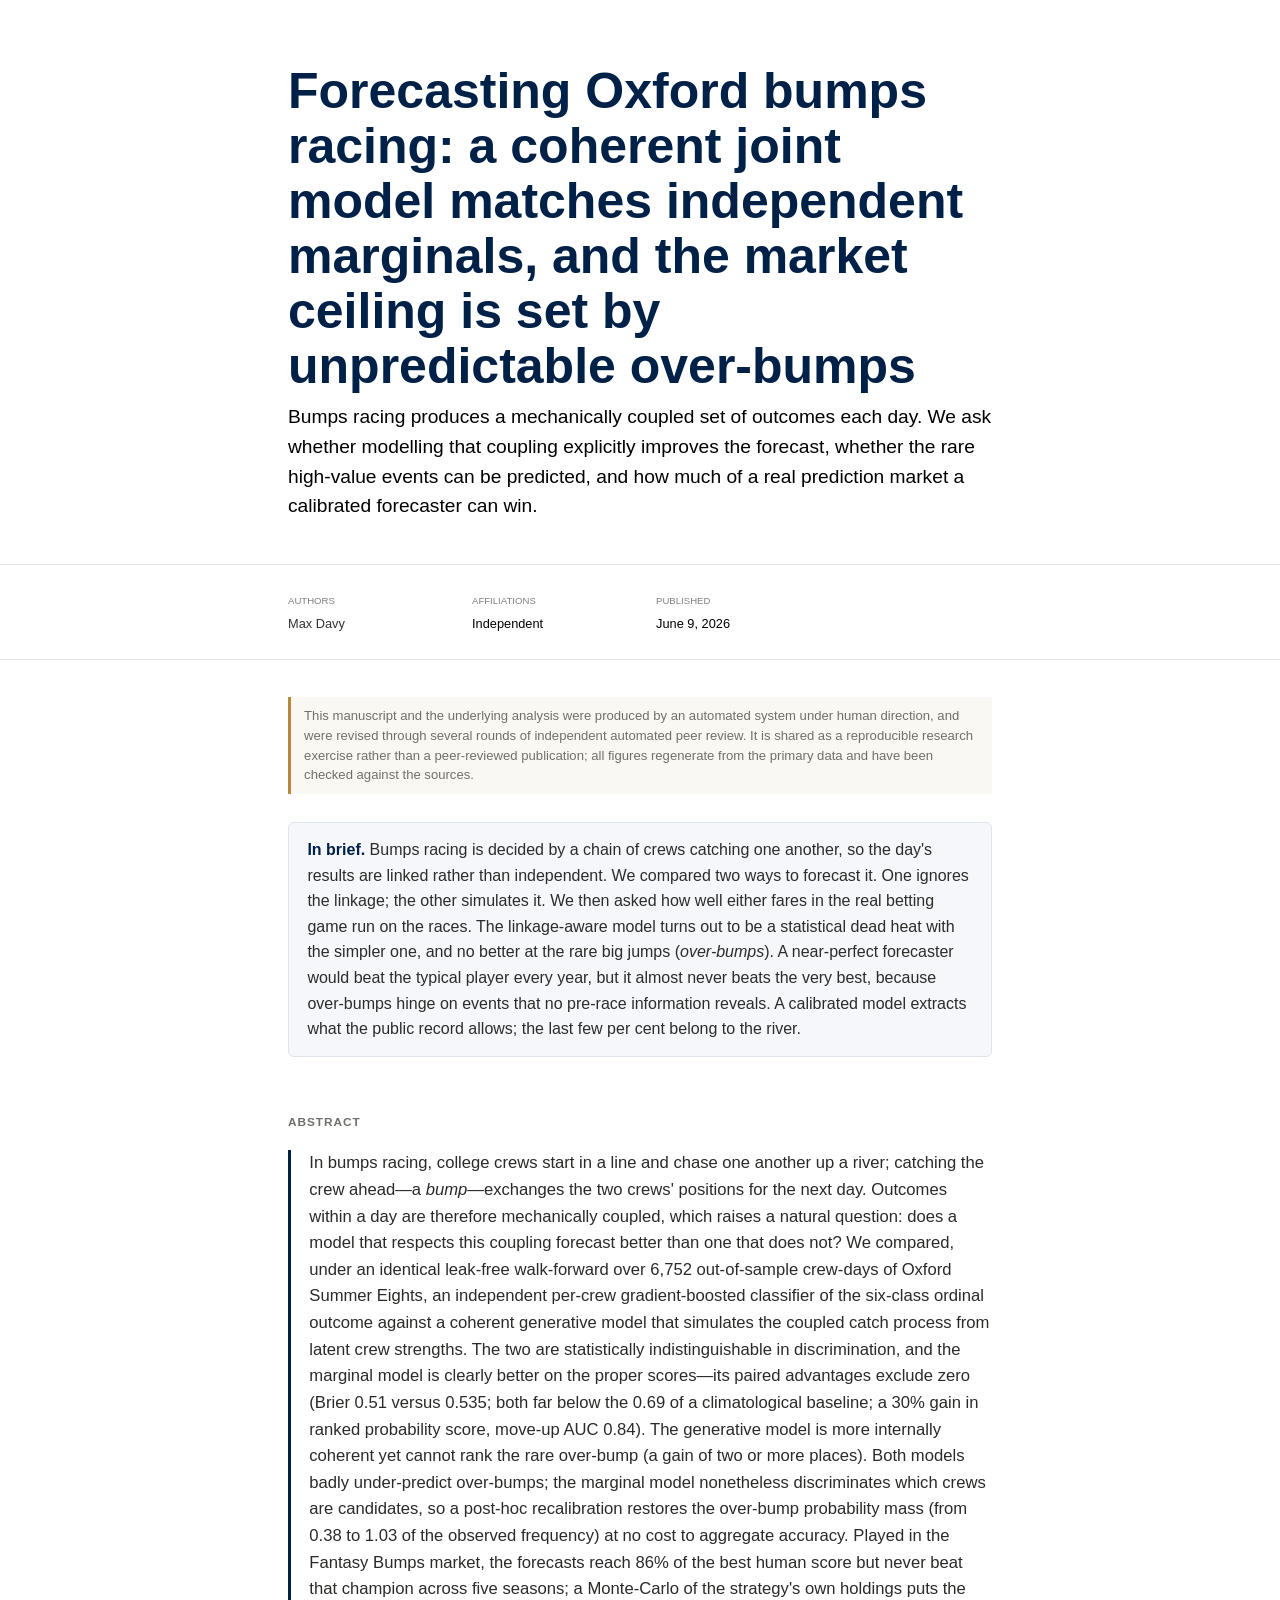
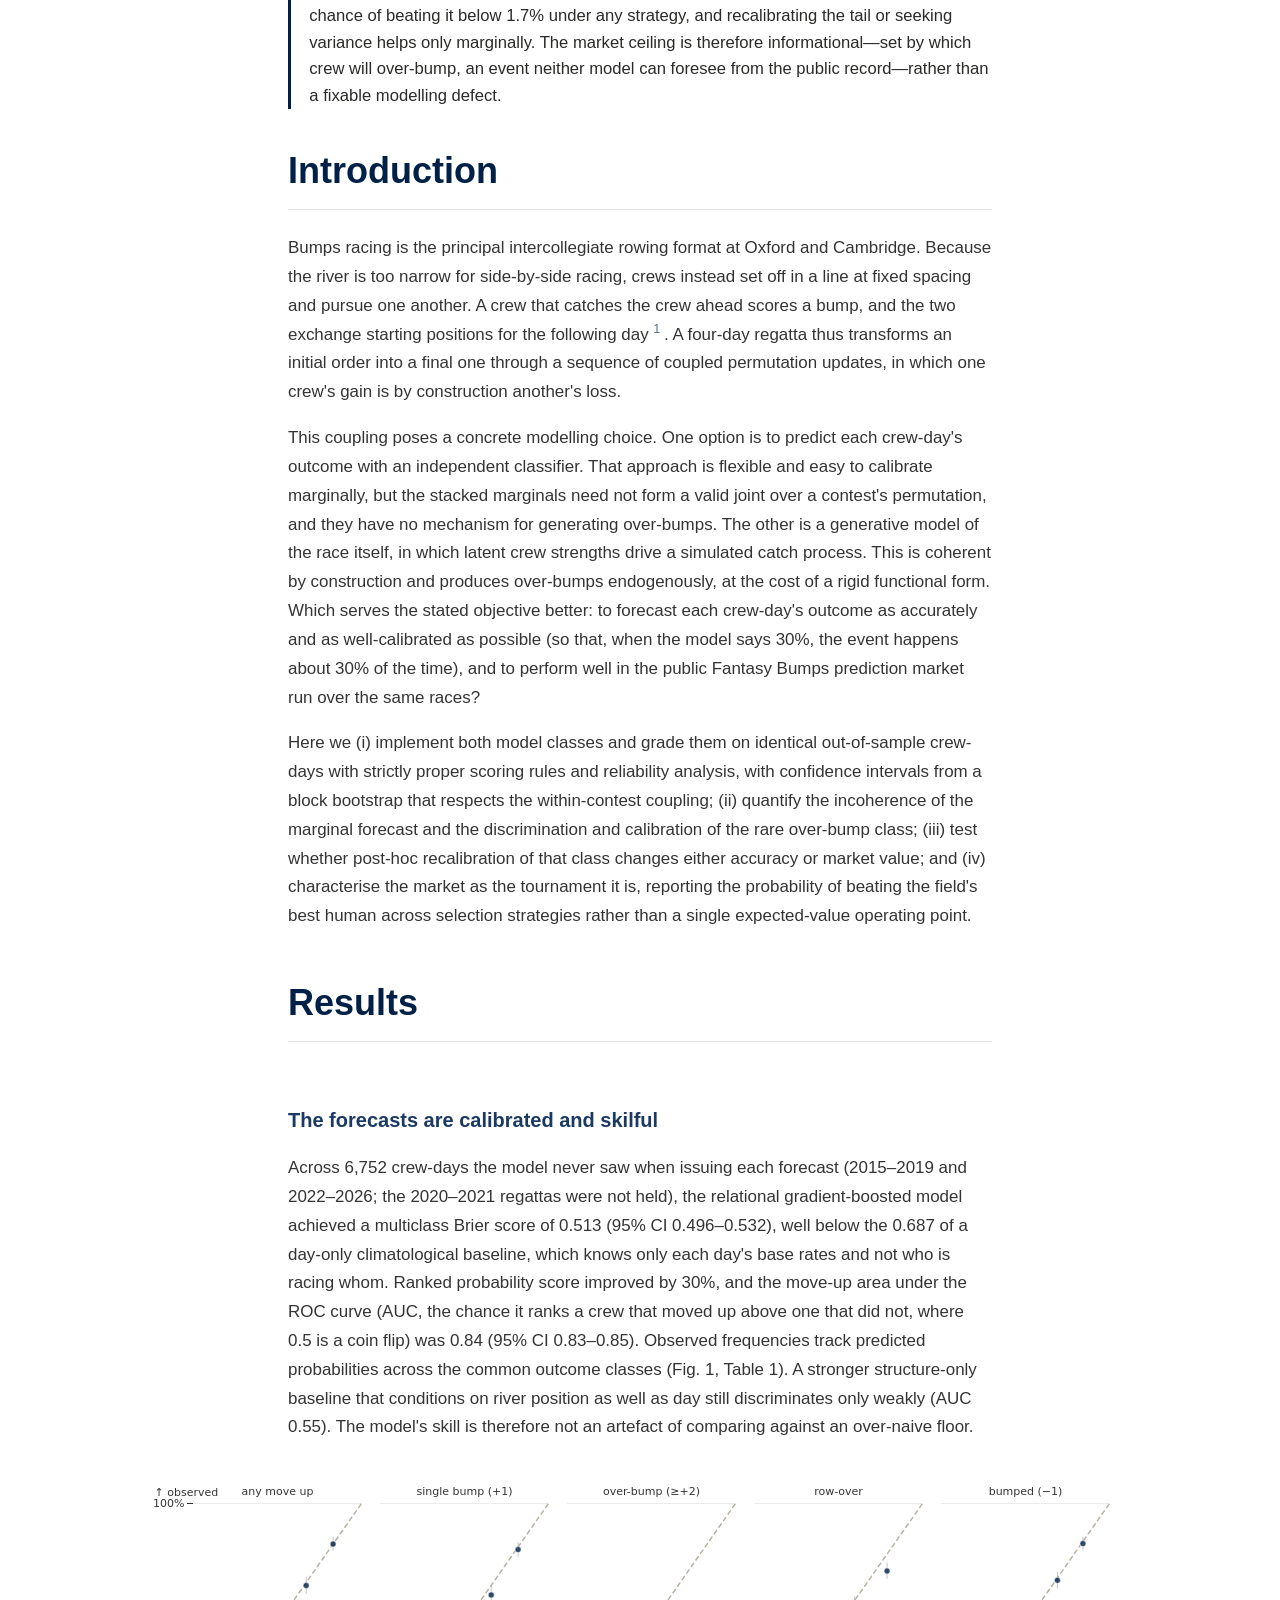
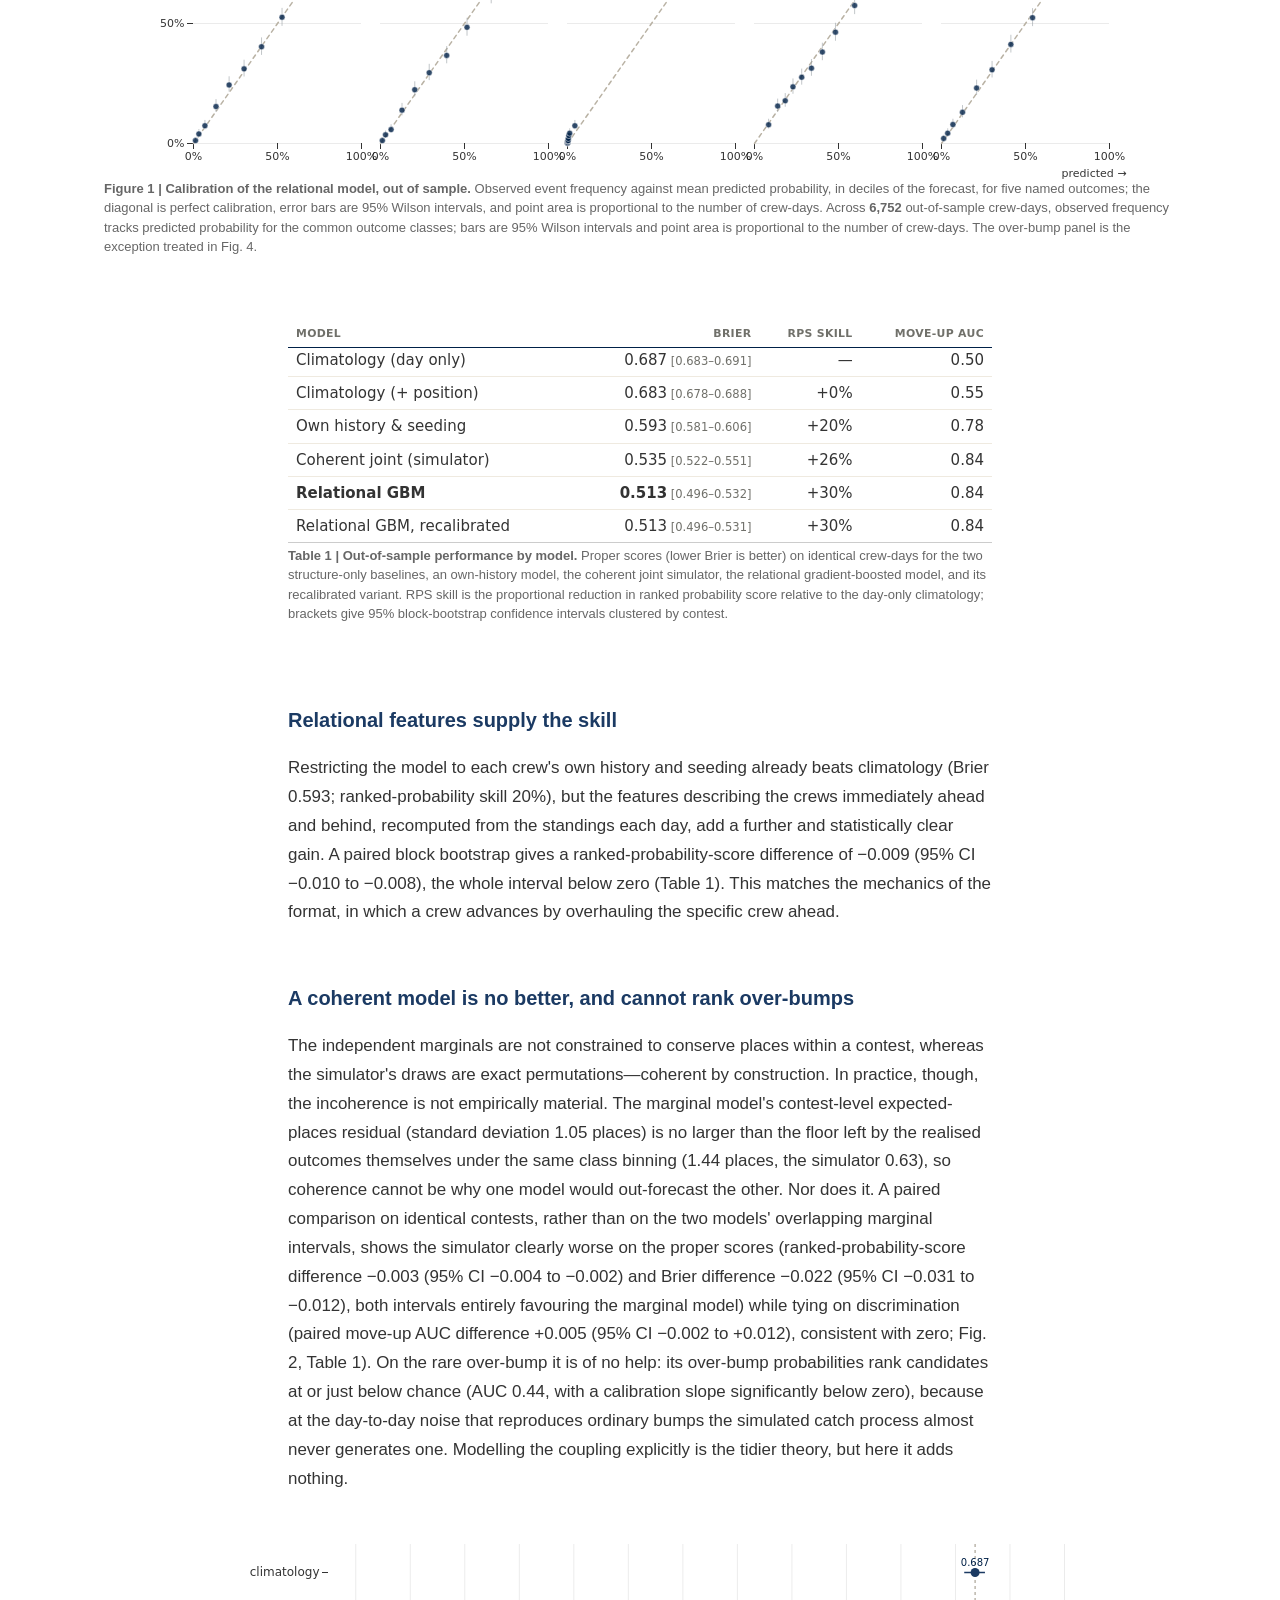
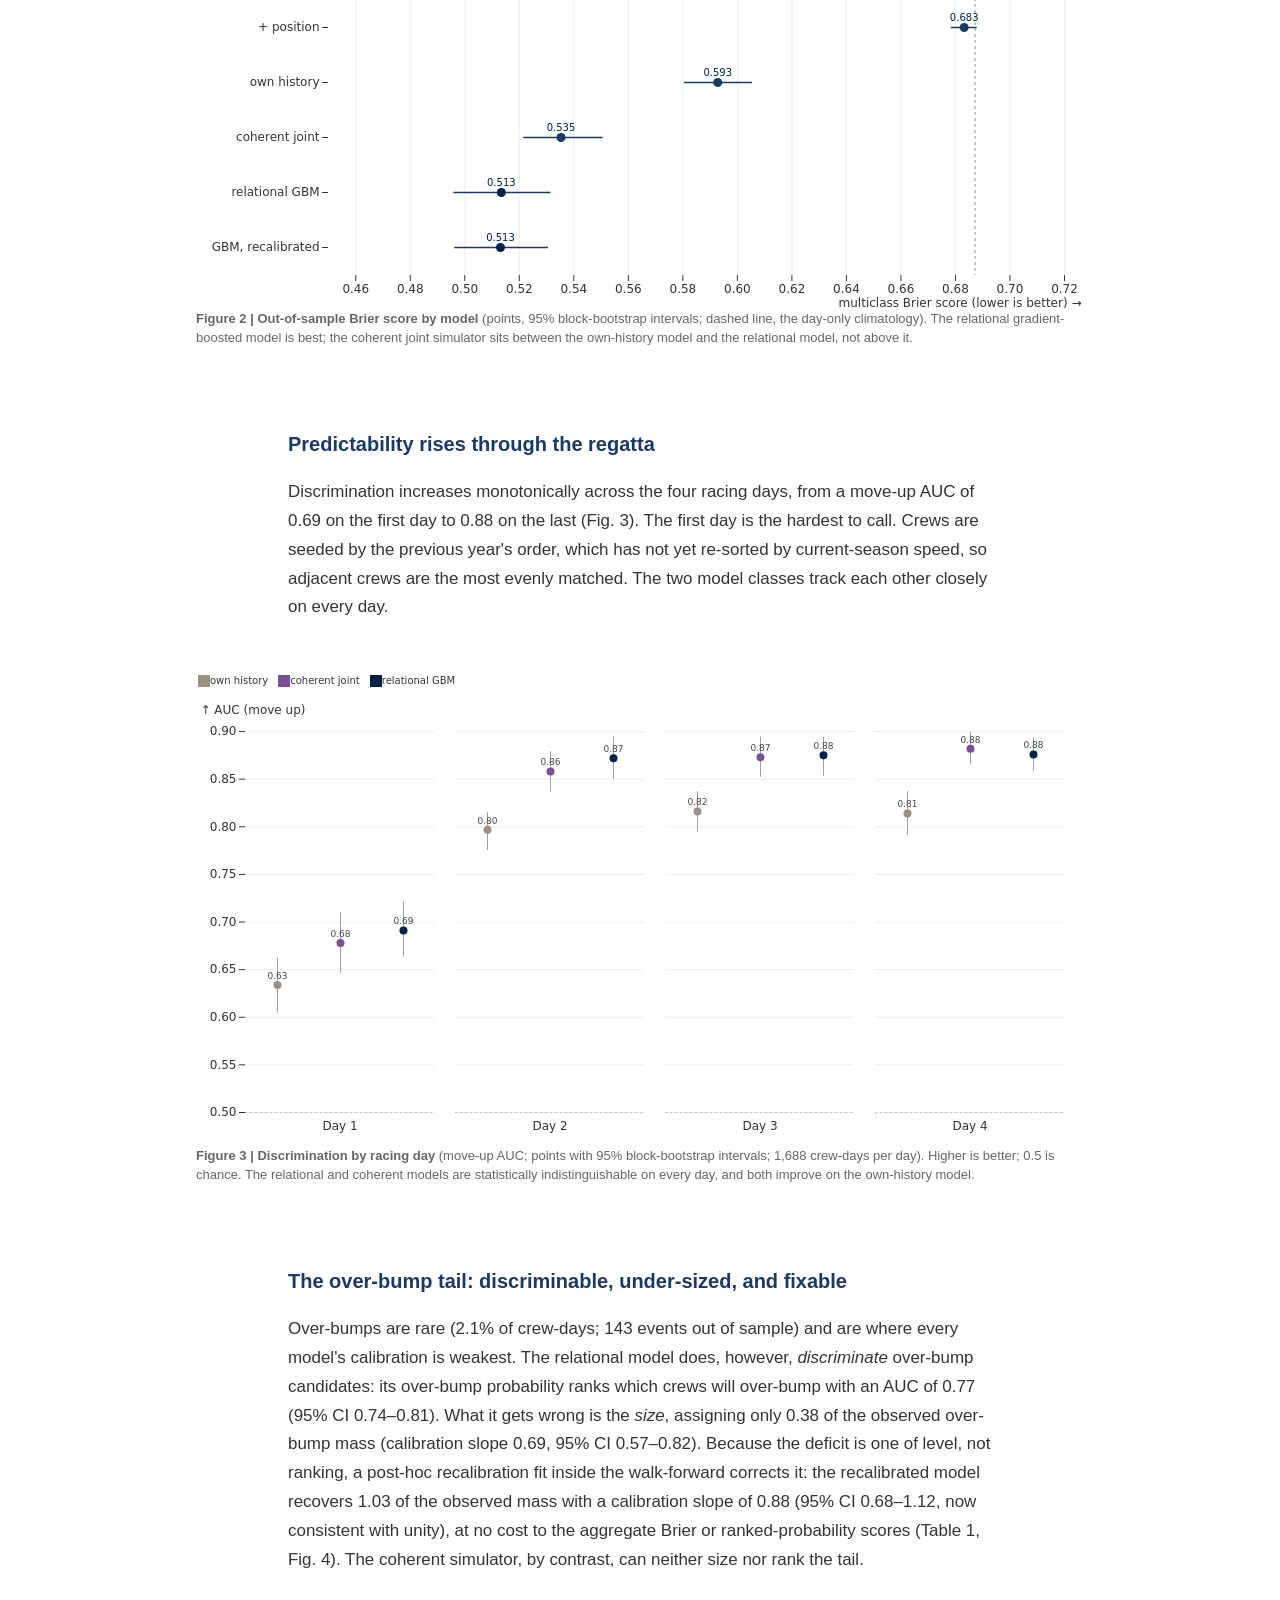
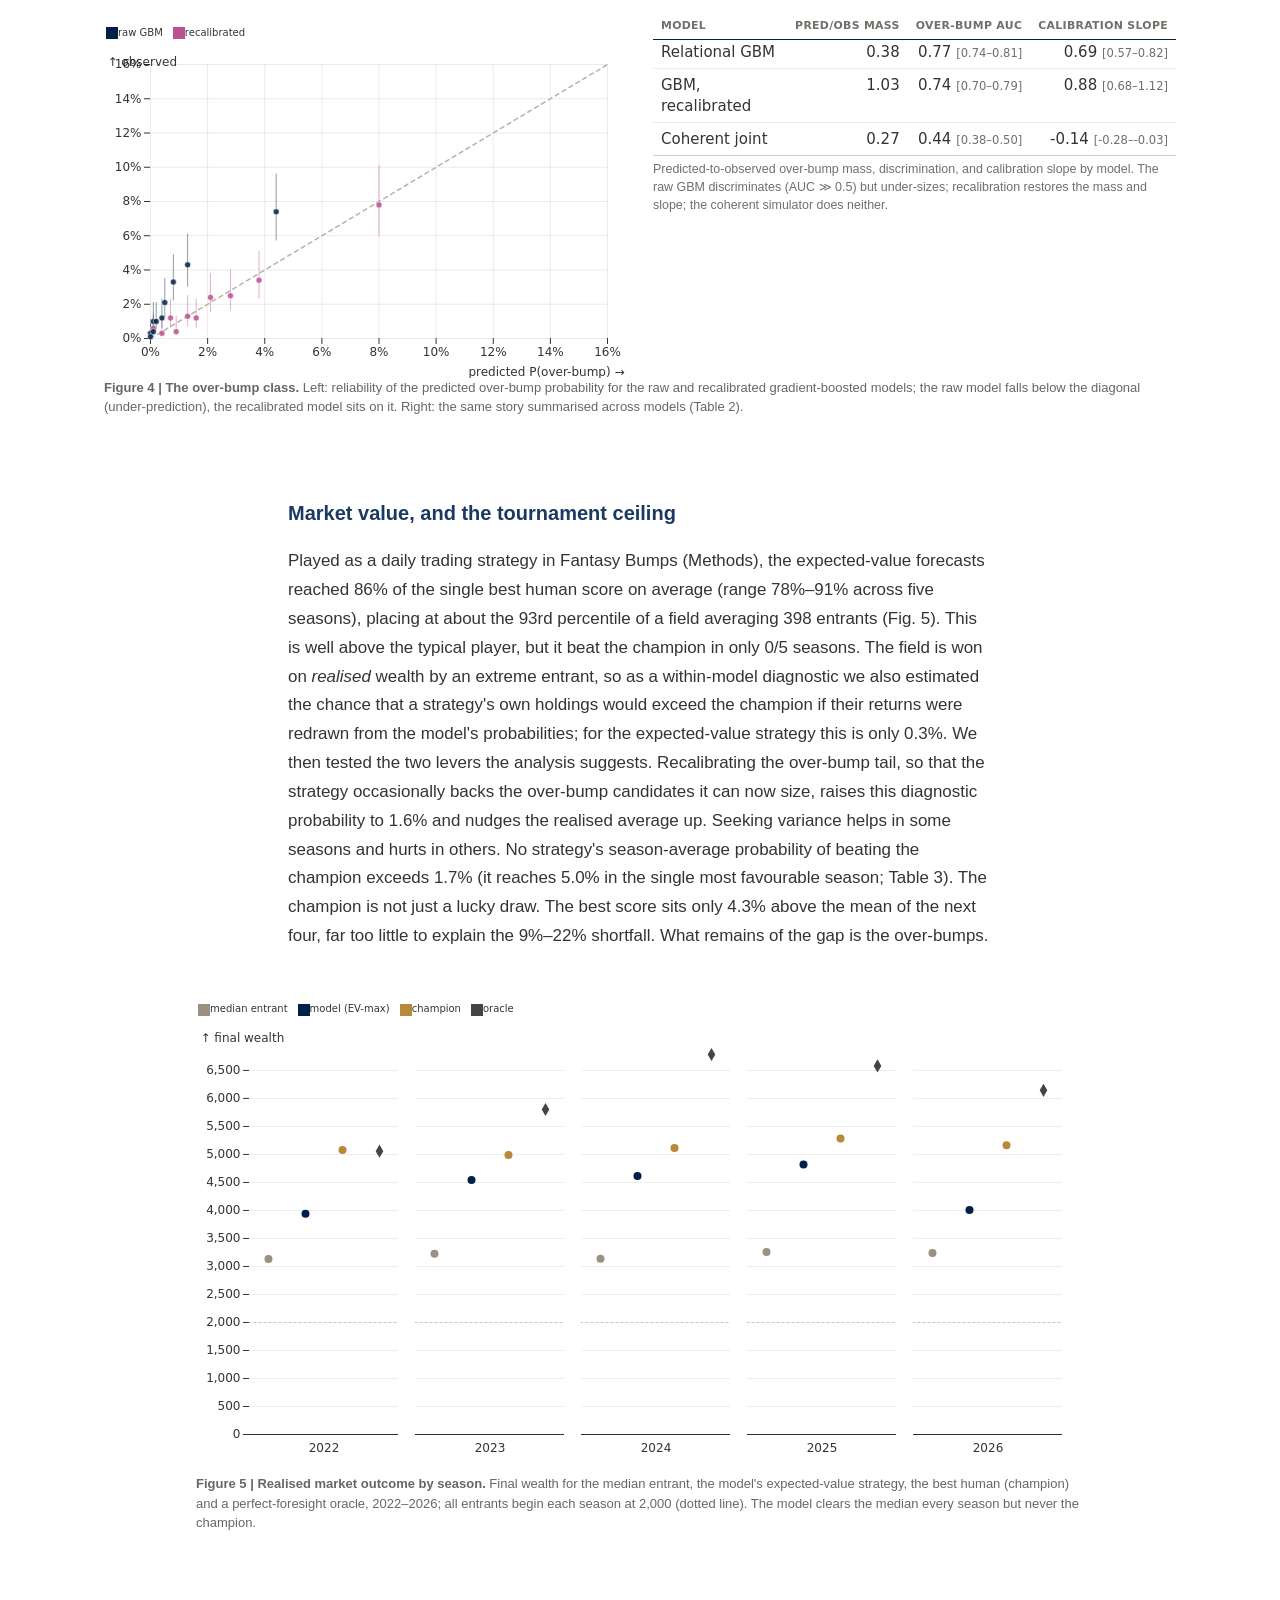
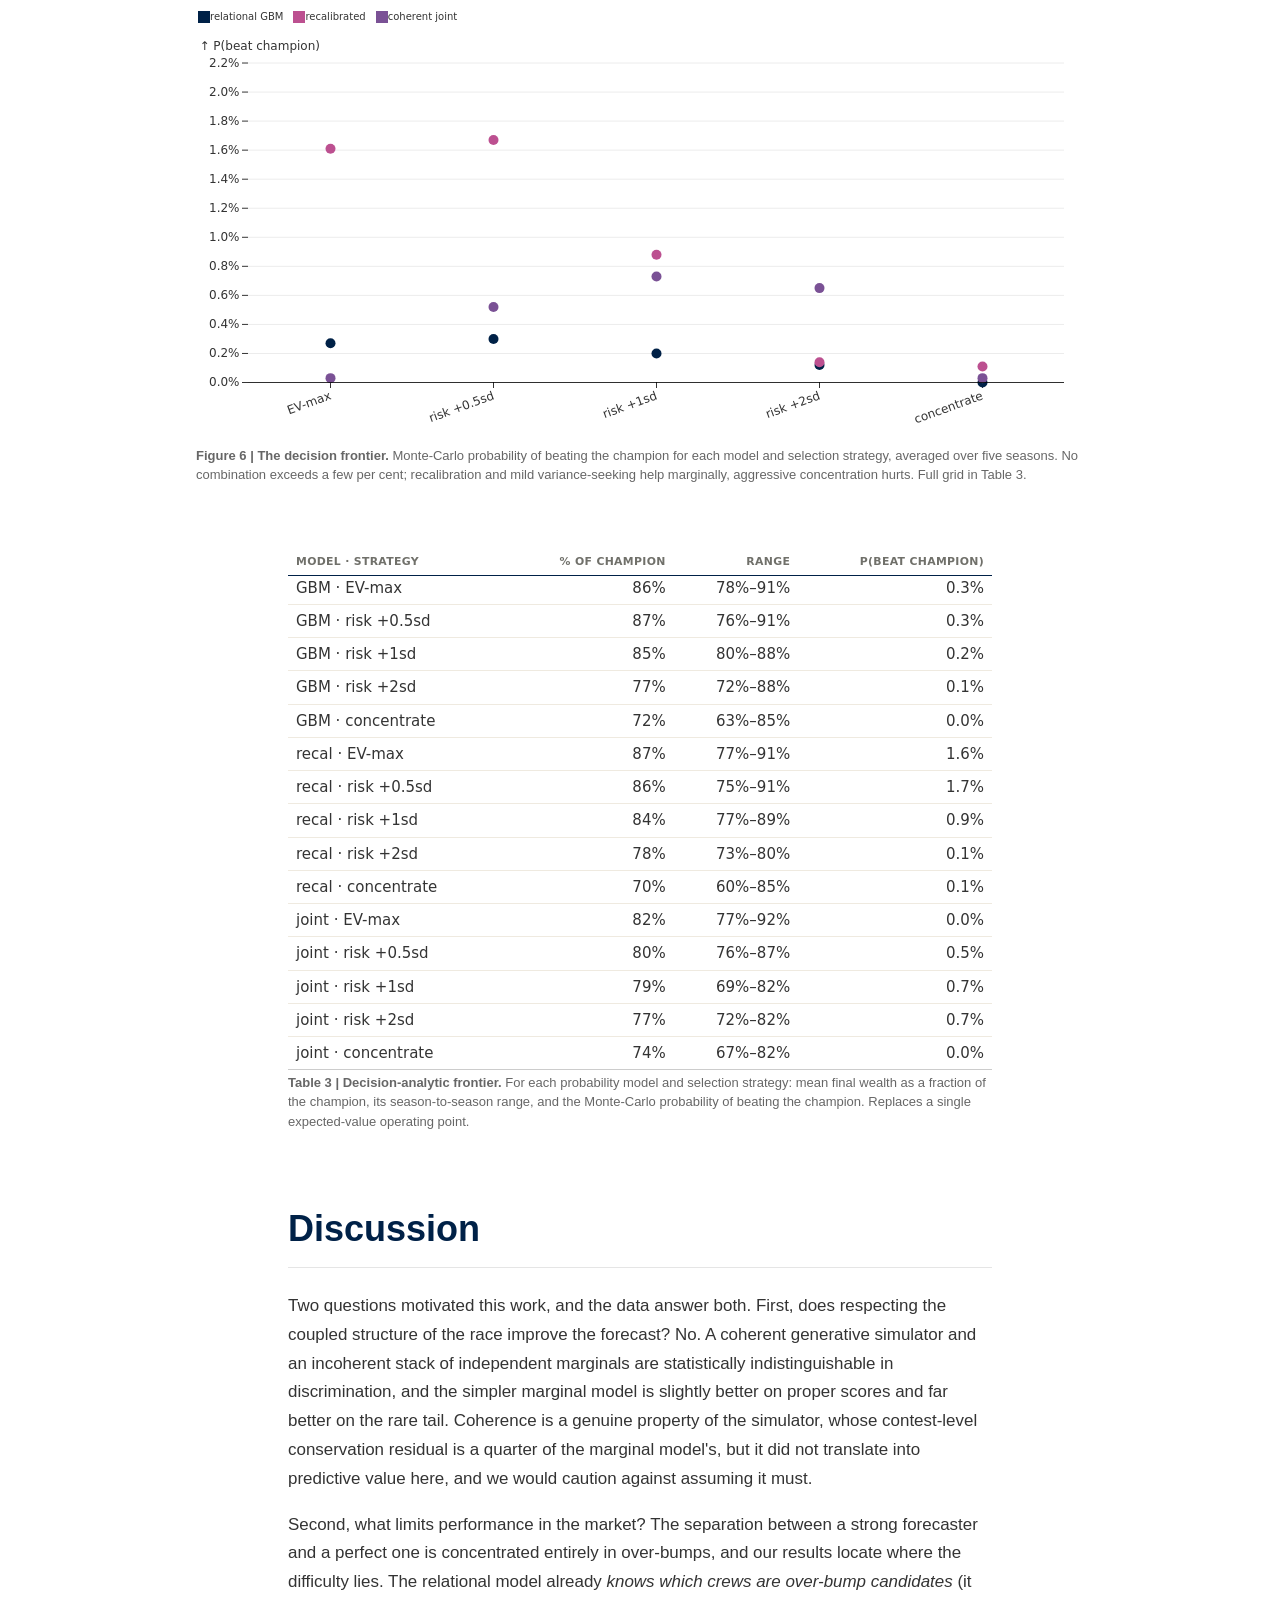
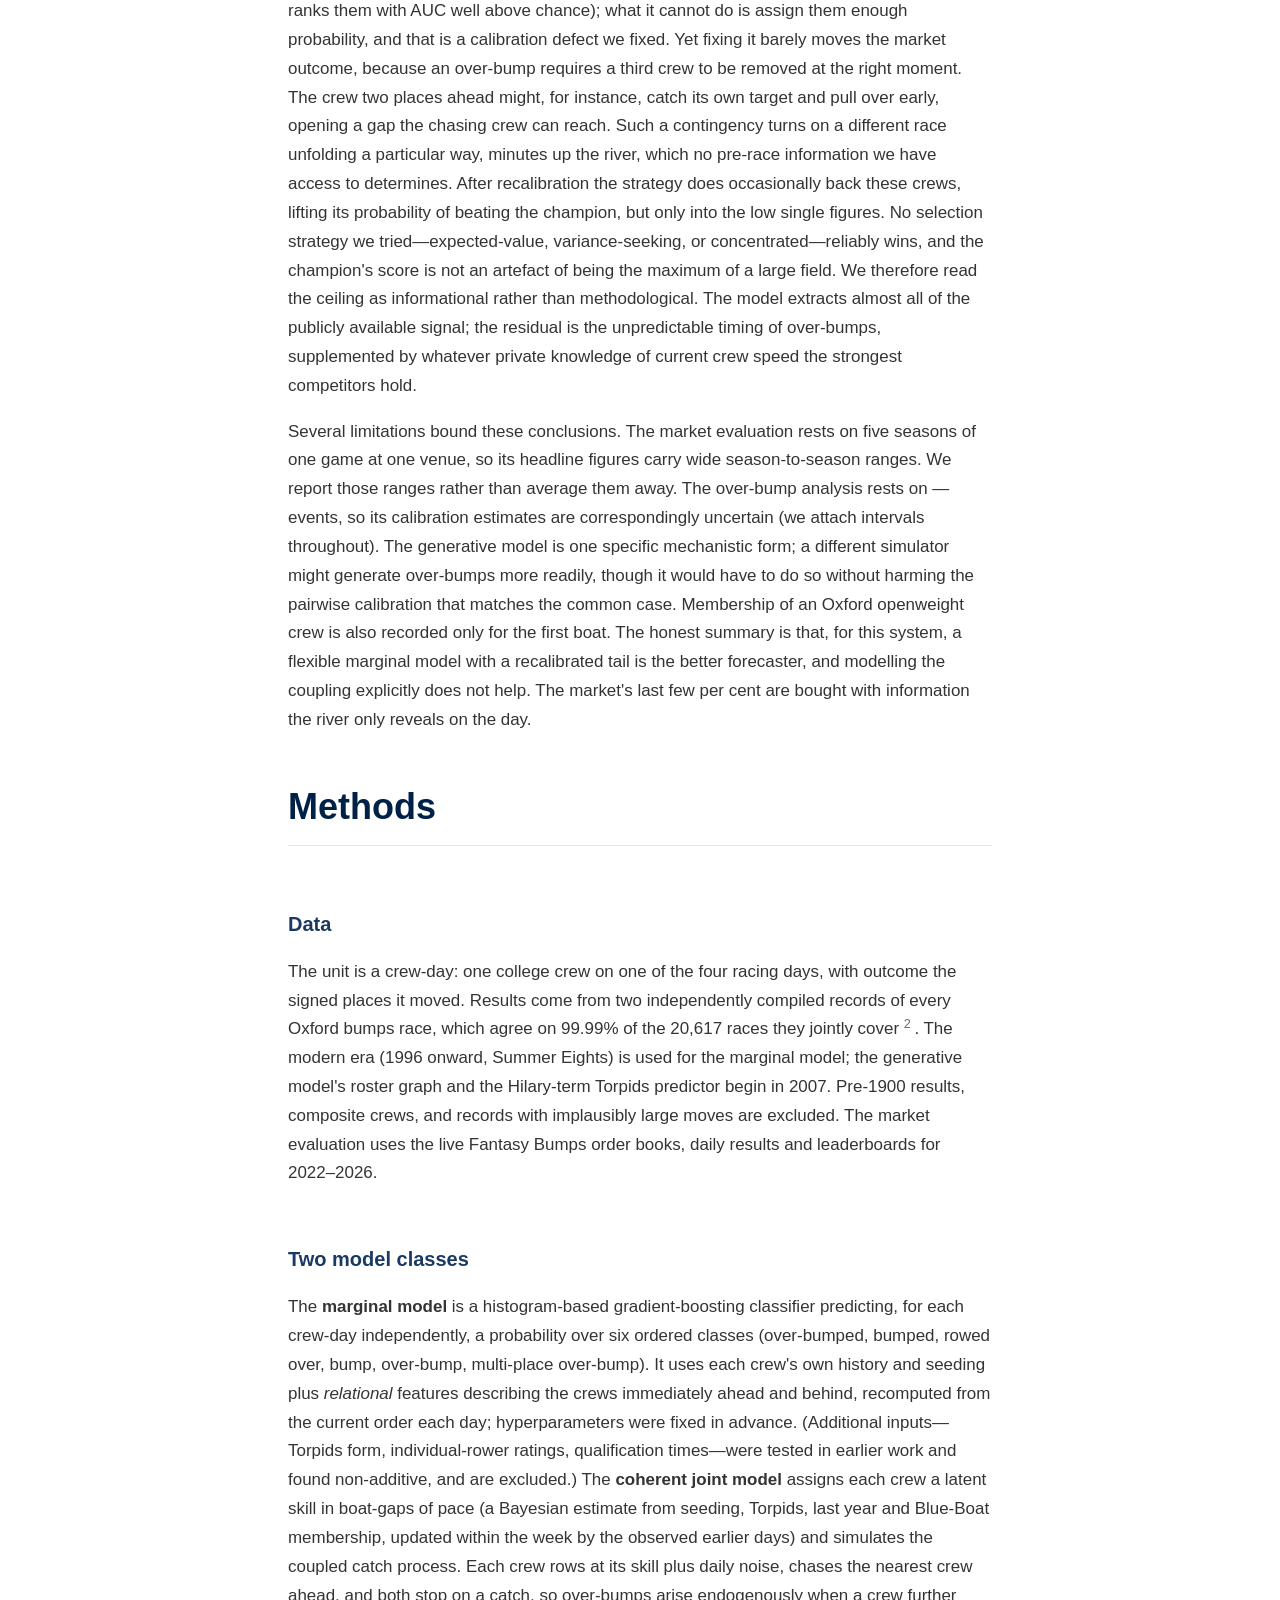
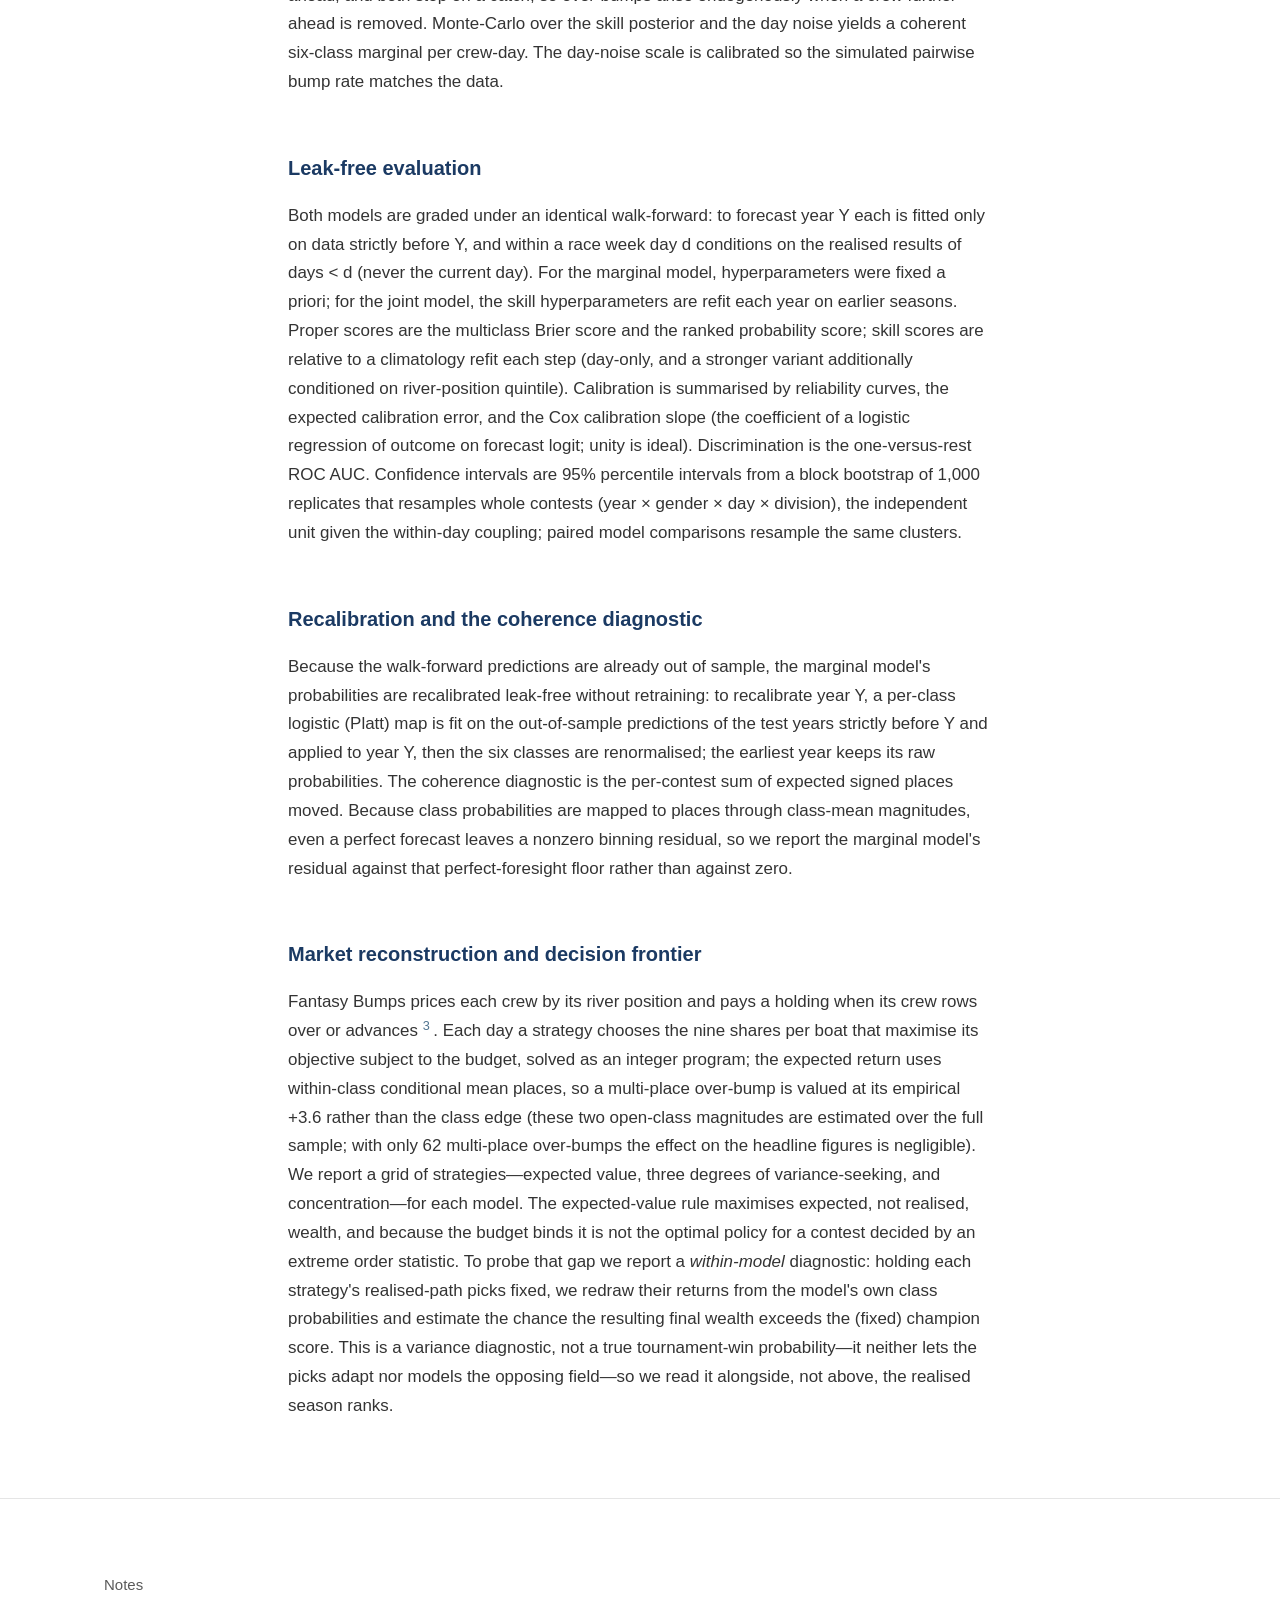
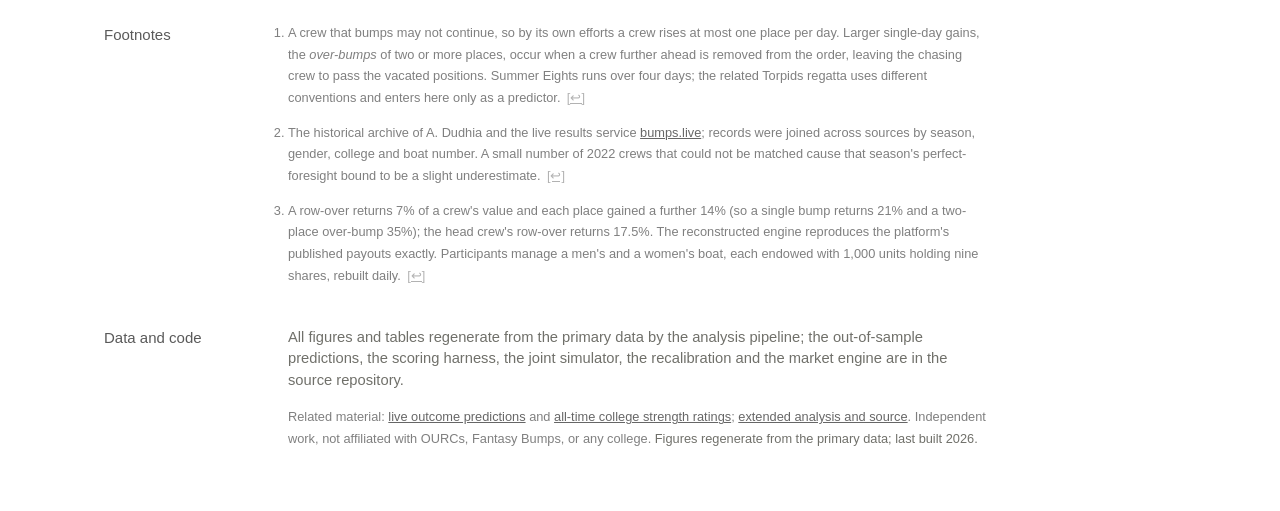
==== commit 936907f3: "Stage-4: remove AI writing-style signature De-AI pass with detection tooling (single agent). Local h" ====
--- a/index.html
+++ b/index.html
@@ -34,20 +34,20 @@
 
   <p class="ai-note">This manuscript and the underlying analysis were produced by an automated system under human direction, and were revised through several rounds of independent automated peer review. It is shared as a reproducible research exercise rather than a peer-reviewed publication; all figures regenerate from the primary data and have been checked against the sources.</p>
 
-  <p class="lay-summary"><strong>In brief.</strong> Bumps racing is decided by a chain of crews catching one another, so the day's results are linked rather than independent. We compared two ways to forecast it—one that ignores the linkage and one that simulates it—and asked how well either fares in the real betting game run on the races. The linkage-aware model turns out to be a statistical dead heat with the simpler one and no better at the rare big jumps (<em>over-bumps</em>); and while a near-perfect forecaster would beat the typical player every year, it almost never beats the very best, because over-bumps hinge on events that no pre-race information reveals. A calibrated model extracts what the public record allows; the last few per cent belong to the river.</p>
+  <p class="lay-summary"><strong>In brief.</strong> Bumps racing is decided by a chain of crews catching one another, so the day's results are linked rather than independent. We compared two ways to forecast it. One ignores the linkage; the other simulates it. We then asked how well either fares in the real betting game run on the races. The linkage-aware model turns out to be a statistical dead heat with the simpler one, and no better at the rare big jumps (<em>over-bumps</em>). A near-perfect forecaster would beat the typical player every year, but it almost never beats the very best, because over-bumps hinge on events that no pre-race information reveals. A calibrated model extracts what the public record allows; the last few per cent belong to the river.</p>
 
   <h2 id="abstract">Abstract</h2>
   <p class="abstract-body">In bumps racing, college crews start in a line and chase one another up a river; catching the crew ahead—a <em>bump</em>—exchanges the two crews' positions for the next day. Outcomes within a day are therefore mechanically coupled, which raises a natural question: does a model that respects this coupling forecast better than one that does not? We compared, under an identical leak-free walk-forward over <span id="d-n">—</span> out-of-sample crew-days of Oxford Summer Eights, an independent per-crew gradient-boosted classifier of the six-class ordinal outcome against a coherent generative model that simulates the coupled catch process from latent crew strengths. The two are statistically indistinguishable in discrimination, and the marginal model is clearly better on the proper scores—its paired advantages exclude zero (Brier <span id="ab-brier">—</span> versus <span id="ab-joint-brier">—</span>; both far below the <span id="ab-clim">—</span> of a climatological baseline; a <span id="ab-rps-skill">—</span> gain in ranked probability score, move-up AUC <span id="ab-auc">—</span>). The generative model is more internally coherent yet cannot rank the rare over-bump (a gain of two or more places). Both models badly under-predict over-bumps; the marginal model nonetheless discriminates which crews are candidates, so a post-hoc recalibration restores the over-bump probability mass (from <span id="ab-ob-ratio">—</span> to <span id="ab-ob-recal">—</span> of the observed frequency) at no cost to aggregate accuracy. Played in the Fantasy Bumps market, the forecasts reach <span id="ab-champ">—</span> of the best human score but never beat that champion across five seasons; a Monte-Carlo of the strategy's own holdings puts the chance of beating it below <span id="ab-pbeat">—</span> under any strategy, and recalibrating the tail or seeking variance helps only marginally. The market ceiling is therefore informational—set by which crew will over-bump, an event neither model can foresee from the public record—rather than a fixable modelling defect.</p>
 
   <h2 id="introduction">Introduction</h2>
-  <p>Bumps racing is the principal intercollegiate rowing format at Oxford and Cambridge. Because the river is too narrow for side-by-side racing, crews instead set off in a line at fixed spacing and pursue one another; a crew that catches the crew ahead scores a bump, and the two exchange starting positions for the following day<d-footnote>A crew that bumps may not continue, so by its own efforts a crew rises at most one place per day. Larger single-day gains—<em>over-bumps</em> of two or more places—occur when a crew further ahead is removed from the order, leaving the chasing crew to pass the vacated positions. Summer Eights runs over four days; the related Torpids regatta uses different conventions and enters here only as a predictor.</d-footnote>. A four-day regatta thus transforms an initial order into a final one through a sequence of coupled permutation updates, in which one crew's gain is by construction another's loss.</p>
-  <p>This coupling poses a concrete modelling choice. One option is to predict each crew-day's outcome with an independent classifier; this is flexible and easy to calibrate marginally, but the stacked marginals need not form a valid joint over a contest's permutation, and they have no mechanism for generating over-bumps. The other is a generative model of the race itself—latent crew strengths driving a simulated catch process—which is coherent by construction and produces over-bumps endogenously, at the cost of a rigid functional form. Which serves the stated objective better: to forecast each crew-day's outcome as accurately and as well-calibrated as possible (so that, when the model says 30%, the event happens about 30% of the time), and to perform well in the public Fantasy Bumps prediction market run over the same races?</p>
+  <p>Bumps racing is the principal intercollegiate rowing format at Oxford and Cambridge. Because the river is too narrow for side-by-side racing, crews instead set off in a line at fixed spacing and pursue one another. A crew that catches the crew ahead scores a bump, and the two exchange starting positions for the following day<d-footnote>A crew that bumps may not continue, so by its own efforts a crew rises at most one place per day. Larger single-day gains, the <em>over-bumps</em> of two or more places, occur when a crew further ahead is removed from the order, leaving the chasing crew to pass the vacated positions. Summer Eights runs over four days; the related Torpids regatta uses different conventions and enters here only as a predictor.</d-footnote>. A four-day regatta thus transforms an initial order into a final one through a sequence of coupled permutation updates, in which one crew's gain is by construction another's loss.</p>
+  <p>This coupling poses a concrete modelling choice. One option is to predict each crew-day's outcome with an independent classifier. That approach is flexible and easy to calibrate marginally, but the stacked marginals need not form a valid joint over a contest's permutation, and they have no mechanism for generating over-bumps. The other is a generative model of the race itself, in which latent crew strengths drive a simulated catch process. This is coherent by construction and produces over-bumps endogenously, at the cost of a rigid functional form. Which serves the stated objective better: to forecast each crew-day's outcome as accurately and as well-calibrated as possible (so that, when the model says 30%, the event happens about 30% of the time), and to perform well in the public Fantasy Bumps prediction market run over the same races?</p>
   <p>Here we (i) implement both model classes and grade them on identical out-of-sample crew-days with strictly proper scoring rules and reliability analysis, with confidence intervals from a block bootstrap that respects the within-contest coupling; (ii) quantify the incoherence of the marginal forecast and the discrimination and calibration of the rare over-bump class; (iii) test whether post-hoc recalibration of that class changes either accuracy or market value; and (iv) characterise the market as the tournament it is, reporting the probability of beating the field's best human across selection strategies rather than a single expected-value operating point.</p>
 
   <h2 id="results">Results</h2>
 
   <h3>The forecasts are calibrated and skilful</h3>
-  <p>Across <span id="r-n">—</span> crew-days the model never saw when issuing each forecast (2015–2019 and 2022–2026; the 2020–2021 regattas were not held), the relational gradient-boosted model achieved a multiclass Brier score of <span id="r-brier">—</span> (95% CI <span id="r-brier-ci">—</span>), well below the <span id="r-clim">—</span> of a day-only climatological baseline (which knows only each day's base rates, not who is racing whom), with a <span id="r-rps-skill">—</span> improvement in ranked probability score and a move-up area under the ROC curve (AUC—the chance it ranks a crew that moved up above one that did not, where 0.5 is a coin flip) of <span id="r-auc">—</span> (95% CI <span id="r-auc-ci">—</span>). Observed frequencies track predicted probabilities across the common outcome classes (Fig. 1, Table 1). A stronger, still structure-only baseline that conditions on river position as well as day discriminates only weakly (AUC <span id="r-climpos-auc">—</span>), confirming that the model's skill is not an artefact of comparing against an over-naive floor.</p>
+  <p>Across <span id="r-n">—</span> crew-days the model never saw when issuing each forecast (2015–2019 and 2022–2026; the 2020–2021 regattas were not held), the relational gradient-boosted model achieved a multiclass Brier score of <span id="r-brier">—</span> (95% CI <span id="r-brier-ci">—</span>), well below the <span id="r-clim">—</span> of a day-only climatological baseline, which knows only each day's base rates and not who is racing whom. Ranked probability score improved by <span id="r-rps-skill">—</span>, and the move-up area under the ROC curve (AUC, the chance it ranks a crew that moved up above one that did not, where 0.5 is a coin flip) was <span id="r-auc">—</span> (95% CI <span id="r-auc-ci">—</span>). Observed frequencies track predicted probabilities across the common outcome classes (Fig. 1, Table 1). A stronger structure-only baseline that conditions on river position as well as day still discriminates only weakly (AUC <span id="r-climpos-auc">—</span>). The model's skill is therefore not an artefact of comparing against an over-naive floor.</p>
 
   <figure class="l-page">
     <div id="chart-reliability" class="chart"></div>
@@ -60,10 +60,10 @@
   </figure>
 
   <h3>Relational features supply the skill</h3>
-  <p>Restricting the model to each crew's own history and seeding already beats climatology (Brier <span id="r-base-brier">—</span>; ranked-probability skill <span id="r-base-skill">—</span>), but the features describing the crews immediately ahead and behind—recomputed from the standings each day—add a further, statistically clear gain: a paired block bootstrap gives a ranked-probability-score difference of <span id="r-ablation-rps">—</span>, the whole interval below zero (Table 1). This matches the mechanics of the format, in which a crew advances by overhauling the specific crew ahead.</p>
+  <p>Restricting the model to each crew's own history and seeding already beats climatology (Brier <span id="r-base-brier">—</span>; ranked-probability skill <span id="r-base-skill">—</span>), but the features describing the crews immediately ahead and behind, recomputed from the standings each day, add a further and statistically clear gain. A paired block bootstrap gives a ranked-probability-score difference of <span id="r-ablation-rps">—</span>, the whole interval below zero (Table 1). This matches the mechanics of the format, in which a crew advances by overhauling the specific crew ahead.</p>
 
   <h3>A coherent model is no better, and cannot rank over-bumps</h3>
-  <p>The independent marginals are not constrained to conserve places within a contest, whereas the simulator's draws are exact permutations—coherent by construction. In practice, though, the incoherence is not empirically material: the marginal model's contest-level expected-places residual (standard deviation <span id="r-coh-gbm">—</span> places) is no larger than the floor left by the realised outcomes themselves under the same class binning (<span id="r-coh-floor">—</span> places, the simulator <span id="r-coh-joint">—</span>), so coherence cannot be why one model would out-forecast the other. And it is not. A paired comparison on identical contests—rather than the two models' overlapping marginal intervals—shows the simulator clearly worse on the proper scores (ranked-probability-score difference <span id="r-pair-rps">—</span> and Brier difference <span id="r-pair-brier">—</span>, both intervals entirely favouring the marginal model) while tying on discrimination (paired move-up AUC difference <span id="r-pair-auc">—</span>, consistent with zero; Fig. 2, Table 1). On the rare over-bump it is no help at all: its over-bump probabilities rank candidates at or just below chance (AUC <span id="r-joint-ob-auc">—</span>, with a calibration slope significantly below zero), because at the day-to-day noise that reproduces ordinary bumps the simulated catch process almost never generates one. Modelling the coupling explicitly is theoretically tidier but, here, empirically pointless.</p>
+  <p>The independent marginals are not constrained to conserve places within a contest, whereas the simulator's draws are exact permutations—coherent by construction. In practice, though, the incoherence is not empirically material. The marginal model's contest-level expected-places residual (standard deviation <span id="r-coh-gbm">—</span> places) is no larger than the floor left by the realised outcomes themselves under the same class binning (<span id="r-coh-floor">—</span> places, the simulator <span id="r-coh-joint">—</span>), so coherence cannot be why one model would out-forecast the other. Nor does it. A paired comparison on identical contests, rather than on the two models' overlapping marginal intervals, shows the simulator clearly worse on the proper scores (ranked-probability-score difference <span id="r-pair-rps">—</span> and Brier difference <span id="r-pair-brier">—</span>, both intervals entirely favouring the marginal model) while tying on discrimination (paired move-up AUC difference <span id="r-pair-auc">—</span>, consistent with zero; Fig. 2, Table 1). On the rare over-bump it is of no help: its over-bump probabilities rank candidates at or just below chance (AUC <span id="r-joint-ob-auc">—</span>, with a calibration slope significantly below zero), because at the day-to-day noise that reproduces ordinary bumps the simulated catch process almost never generates one. Modelling the coupling explicitly is the tidier theory, but here it adds nothing.</p>
 
   <figure class="l-body-outset">
     <div id="chart-modelbrier" class="chart"></div>
@@ -71,7 +71,7 @@
   </figure>
 
   <h3>Predictability rises through the regatta</h3>
-  <p>Discrimination increases monotonically across the four racing days, from a move-up AUC of <span id="r-auc-d1">—</span> on the first day to <span id="r-auc-d4">—</span> on the last (Fig. 3). The first day is intrinsically hardest: crews are seeded by the previous year's order, which has not yet re-sorted by current-season speed, so adjacent crews are the most evenly matched. The two model classes track each other closely on every day.</p>
+  <p>Discrimination increases monotonically across the four racing days, from a move-up AUC of <span id="r-auc-d1">—</span> on the first day to <span id="r-auc-d4">—</span> on the last (Fig. 3). The first day is the hardest to call. Crews are seeded by the previous year's order, which has not yet re-sorted by current-season speed, so adjacent crews are the most evenly matched. The two model classes track each other closely on every day.</p>
 
   <figure class="l-body-outset">
     <div id="chart-aucday" class="chart"></div>
@@ -79,7 +79,7 @@
   </figure>
 
   <h3>The over-bump tail: discriminable, under-sized, and fixable</h3>
-  <p>Over-bumps are rare (<span id="r-ob-rate">—</span> of crew-days; <span id="r-ob-n">—</span> events out of sample) and are where every model's calibration is weakest. The relational model does, however, <em>discriminate</em> over-bump candidates—its over-bump probability ranks which crews will over-bump with an AUC of <span id="r-ob-auc">—</span> (95% CI <span id="r-ob-auc-ci">—</span>)—but it badly under-<em>sizes</em> them, assigning only <span id="r-ob-ratio">—</span> of the observed over-bump mass (calibration slope <span id="r-ob-slope">—</span>, 95% CI <span id="r-ob-slope-ci">—</span>). Because the deficit is one of level, not ranking, a post-hoc recalibration fit inside the walk-forward corrects it: the recalibrated model recovers <span id="r-ob-recal-ratio">—</span> of the observed mass with a calibration slope of <span id="r-ob-recal-slope">—</span> (95% CI <span id="r-ob-recal-slope-ci">—</span>, now consistent with unity), at no cost to the aggregate Brier or ranked-probability scores (Table 1, Fig. 4). The coherent simulator, by contrast, can neither size nor rank the tail.</p>
+  <p>Over-bumps are rare (<span id="r-ob-rate">—</span> of crew-days; <span id="r-ob-n">—</span> events out of sample) and are where every model's calibration is weakest. The relational model does, however, <em>discriminate</em> over-bump candidates: its over-bump probability ranks which crews will over-bump with an AUC of <span id="r-ob-auc">—</span> (95% CI <span id="r-ob-auc-ci">—</span>). What it gets wrong is the <em>size</em>, assigning only <span id="r-ob-ratio">—</span> of the observed over-bump mass (calibration slope <span id="r-ob-slope">—</span>, 95% CI <span id="r-ob-slope-ci">—</span>). Because the deficit is one of level, not ranking, a post-hoc recalibration fit inside the walk-forward corrects it: the recalibrated model recovers <span id="r-ob-recal-ratio">—</span> of the observed mass with a calibration slope of <span id="r-ob-recal-slope">—</span> (95% CI <span id="r-ob-recal-slope-ci">—</span>, now consistent with unity), at no cost to the aggregate Brier or ranked-probability scores (Table 1, Fig. 4). The coherent simulator, by contrast, can neither size nor rank the tail.</p>
 
   <figure class="l-page">
     <div class="cal-grid">
@@ -90,7 +90,7 @@
   </figure>
 
   <h3>Market value, and the tournament ceiling</h3>
-  <p>Played as a daily trading strategy in Fantasy Bumps (Methods), the expected-value forecasts reached <span id="r-champ">—</span> of the single best human score on average (range <span id="r-champ-range">—</span> across five seasons), placing at about the <span id="r-pctile">—</span> percentile of a field averaging <span id="r-nteams">—</span> entrants (Fig. 5)—comfortably above the typical player, but it beat the champion in <span id="r-realwins">—</span> seasons. The field is won on <em>realised</em> wealth by an extreme entrant, so as a within-model diagnostic we also estimated the chance that a strategy's own holdings would exceed the champion if their returns were redrawn from the model's probabilities; for the expected-value strategy this is only <span id="r-pbeat">—</span>. We then tested the two levers the analysis suggests. Recalibrating the over-bump tail—so the strategy occasionally backs the over-bump candidates it can now size—raises this diagnostic probability to <span id="r-pbeat-recal">—</span> and nudges the realised average up; seeking variance helps in some seasons and hurts in others. No strategy's season-average probability of beating the champion exceeds <span id="r-pbeat-max">—</span> (it reaches <span id="r-pbeat-maxcell">—</span> in the single most favourable season; Table 3). The champion is not merely a lucky draw: the best score sits only <span id="r-champ-infl">—</span> above the mean of the next four, far too little to explain the <span id="r-shortfall">—</span> shortfall. The gap is real, and it is the over-bumps.</p>
+  <p>Played as a daily trading strategy in Fantasy Bumps (Methods), the expected-value forecasts reached <span id="r-champ">—</span> of the single best human score on average (range <span id="r-champ-range">—</span> across five seasons), placing at about the <span id="r-pctile">—</span> percentile of a field averaging <span id="r-nteams">—</span> entrants (Fig. 5). This is well above the typical player, but it beat the champion in only <span id="r-realwins">—</span> seasons. The field is won on <em>realised</em> wealth by an extreme entrant, so as a within-model diagnostic we also estimated the chance that a strategy's own holdings would exceed the champion if their returns were redrawn from the model's probabilities; for the expected-value strategy this is only <span id="r-pbeat">—</span>. We then tested the two levers the analysis suggests. Recalibrating the over-bump tail, so that the strategy occasionally backs the over-bump candidates it can now size, raises this diagnostic probability to <span id="r-pbeat-recal">—</span> and nudges the realised average up. Seeking variance helps in some seasons and hurts in others. No strategy's season-average probability of beating the champion exceeds <span id="r-pbeat-max">—</span> (it reaches <span id="r-pbeat-maxcell">—</span> in the single most favourable season; Table 3). The champion is not just a lucky draw. The best score sits only <span id="r-champ-infl">—</span> above the mean of the next four, far too little to explain the <span id="r-shortfall">—</span> shortfall. What remains of the gap is the over-bumps.</p>
 
   <figure class="l-body-outset">
     <div id="chart-market" class="chart"></div>
@@ -108,9 +108,9 @@
   </figure>
 
   <h2 id="discussion">Discussion</h2>
-  <p>Two questions motivated this work, and the data answer both cleanly. First, does respecting the coupled structure of the race improve the forecast? No: a coherent generative simulator and an incoherent stack of independent marginals are statistically indistinguishable in discrimination, and the simpler marginal model is in fact slightly better on proper scores and far better on the rare tail. Coherence is a real property—the simulator's contest-level conservation residual is a quarter of the marginal model's—but it did not translate into predictive value here, and we would caution against assuming it must.</p>
-  <p>Second, what limits performance in the market? The separation between a strong forecaster and a perfect one is concentrated entirely in over-bumps, and our results locate the difficulty precisely. The relational model already <em>knows which crews are over-bump candidates</em> (it ranks them with AUC well above chance); what it cannot do is assign them enough probability, and that is a calibration defect we fixed. Yet fixing it barely moves the market outcome, because an over-bump requires a third crew to be removed at the right moment—for example, the crew two places ahead must catch its own target and pull over early, opening a gap the chasing crew can reach—a contingency that turns on a different race unfolding a particular way, minutes up the river, which no pre-race information we have access to determines. After recalibration the strategy does occasionally back these crews, lifting its probability of beating the champion, but only into the low single figures. No selection strategy we tried—expected-value, variance-seeking, or concentrated—reliably wins, and the champion's score is not an artefact of being the maximum of a large field. We therefore read the ceiling as informational rather than methodological: the model extracts essentially all of the publicly available signal, and the residual is the genuinely unpredictable timing of over-bumps, supplemented by whatever private knowledge of current crew speed the strongest competitors hold.</p>
-  <p>Several limitations bound these conclusions. The market evaluation rests on five seasons of one game at one venue, so its headline figures carry wide season-to-season ranges, which we report rather than average away. The over-bump analysis rests on <span id="r-ob-n">—</span> events, so its calibration estimates are correspondingly uncertain (we attach intervals throughout). The generative model is one specific mechanistic form; a different simulator might generate over-bumps more readily, though it would have to do so without harming the pairwise calibration that matches the common case. And membership of an Oxford openweight crew is recorded only for the first boat. The honest summary is that, for this system, a flexible marginal model with a recalibrated tail is the better forecaster, modelling the coupling explicitly does not help, and the market's last few per cent are bought with information the river only reveals on the day.</p>
+  <p>Two questions motivated this work, and the data answer both. First, does respecting the coupled structure of the race improve the forecast? No. A coherent generative simulator and an incoherent stack of independent marginals are statistically indistinguishable in discrimination, and the simpler marginal model is slightly better on proper scores and far better on the rare tail. Coherence is a genuine property of the simulator, whose contest-level conservation residual is a quarter of the marginal model's, but it did not translate into predictive value here, and we would caution against assuming it must.</p>
+  <p>Second, what limits performance in the market? The separation between a strong forecaster and a perfect one is concentrated entirely in over-bumps, and our results locate where the difficulty lies. The relational model already <em>knows which crews are over-bump candidates</em> (it ranks them with AUC well above chance); what it cannot do is assign them enough probability, and that is a calibration defect we fixed. Yet fixing it barely moves the market outcome, because an over-bump requires a third crew to be removed at the right moment. The crew two places ahead might, for instance, catch its own target and pull over early, opening a gap the chasing crew can reach. Such a contingency turns on a different race unfolding a particular way, minutes up the river, which no pre-race information we have access to determines. After recalibration the strategy does occasionally back these crews, lifting its probability of beating the champion, but only into the low single figures. No selection strategy we tried—expected-value, variance-seeking, or concentrated—reliably wins, and the champion's score is not an artefact of being the maximum of a large field. We therefore read the ceiling as informational rather than methodological. The model extracts almost all of the publicly available signal; the residual is the unpredictable timing of over-bumps, supplemented by whatever private knowledge of current crew speed the strongest competitors hold.</p>
+  <p>Several limitations bound these conclusions. The market evaluation rests on five seasons of one game at one venue, so its headline figures carry wide season-to-season ranges. We report those ranges rather than average them away. The over-bump analysis rests on <span id="r-ob-n">—</span> events, so its calibration estimates are correspondingly uncertain (we attach intervals throughout). The generative model is one specific mechanistic form; a different simulator might generate over-bumps more readily, though it would have to do so without harming the pairwise calibration that matches the common case. Membership of an Oxford openweight crew is also recorded only for the first boat. The honest summary is that, for this system, a flexible marginal model with a recalibrated tail is the better forecaster, and modelling the coupling explicitly does not help. The market's last few per cent are bought with information the river only reveals on the day.</p>
 
   <h2 id="methods">Methods</h2>
 
@@ -118,7 +118,7 @@
   <p>The unit is a crew-day: one college crew on one of the four racing days, with outcome the signed places it moved. Results come from two independently compiled records of every Oxford bumps race, which agree on 99.99% of the 20,617 races they jointly cover<d-footnote>The historical archive of A. Dudhia and the live results service <a href="https://bumps.live">bumps.live</a>; records were joined across sources by season, gender, college and boat number. A small number of 2022 crews that could not be matched cause that season's perfect-foresight bound to be a slight underestimate.</d-footnote>. The modern era (1996 onward, Summer Eights) is used for the marginal model; the generative model's roster graph and the Hilary-term Torpids predictor begin in 2007. Pre-1900 results, composite crews, and records with implausibly large moves are excluded. The market evaluation uses the live Fantasy Bumps order books, daily results and leaderboards for 2022–2026.</p>
 
   <h3>Two model classes</h3>
-  <p>The <strong>marginal model</strong> is a histogram-based gradient-boosting classifier predicting, for each crew-day independently, a probability over six ordered classes (over-bumped, bumped, rowed over, bump, over-bump, multi-place over-bump). It uses each crew's own history and seeding plus <em>relational</em> features describing the crews immediately ahead and behind, recomputed from the current order each day; hyperparameters were fixed in advance. (Additional inputs—Torpids form, individual-rower ratings, qualification times—were tested in earlier work and found non-additive, and are excluded.) The <strong>coherent joint model</strong> assigns each crew a latent skill in boat-gaps of pace (a Bayesian estimate from seeding, Torpids, last year and Blue-Boat membership, updated within the week by the observed earlier days) and simulates the coupled catch process: each crew rows at its skill plus daily noise, chases the nearest crew ahead, and both stop on a catch, so over-bumps arise endogenously when a crew further ahead is removed. Monte-Carlo over the skill posterior and the day noise yields a coherent six-class marginal per crew-day. The day-noise scale is calibrated so the simulated pairwise bump rate matches the data.</p>
+  <p>The <strong>marginal model</strong> is a histogram-based gradient-boosting classifier predicting, for each crew-day independently, a probability over six ordered classes (over-bumped, bumped, rowed over, bump, over-bump, multi-place over-bump). It uses each crew's own history and seeding plus <em>relational</em> features describing the crews immediately ahead and behind, recomputed from the current order each day; hyperparameters were fixed in advance. (Additional inputs—Torpids form, individual-rower ratings, qualification times—were tested in earlier work and found non-additive, and are excluded.) The <strong>coherent joint model</strong> assigns each crew a latent skill in boat-gaps of pace (a Bayesian estimate from seeding, Torpids, last year and Blue-Boat membership, updated within the week by the observed earlier days) and simulates the coupled catch process. Each crew rows at its skill plus daily noise, chases the nearest crew ahead, and both stop on a catch, so over-bumps arise endogenously when a crew further ahead is removed. Monte-Carlo over the skill posterior and the day noise yields a coherent six-class marginal per crew-day. The day-noise scale is calibrated so the simulated pairwise bump rate matches the data.</p>
 
   <h3>Leak-free evaluation</h3>
   <p>Both models are graded under an identical walk-forward: to forecast year Y each is fitted only on data strictly before Y, and within a race week day d conditions on the realised results of days &lt; d (never the current day). For the marginal model, hyperparameters were fixed a priori; for the joint model, the skill hyperparameters are refit each year on earlier seasons. Proper scores are the multiclass Brier score and the ranked probability score; skill scores are relative to a climatology refit each step (day-only, and a stronger variant additionally conditioned on river-position quintile). Calibration is summarised by reliability curves, the expected calibration error, and the Cox calibration slope (the coefficient of a logistic regression of outcome on forecast logit; unity is ideal). Discrimination is the one-versus-rest ROC AUC. Confidence intervals are 95% percentile intervals from a block bootstrap of 1,000 replicates that resamples whole contests (year × gender × day × division), the independent unit given the within-day coupling; paired model comparisons resample the same clusters.</p>
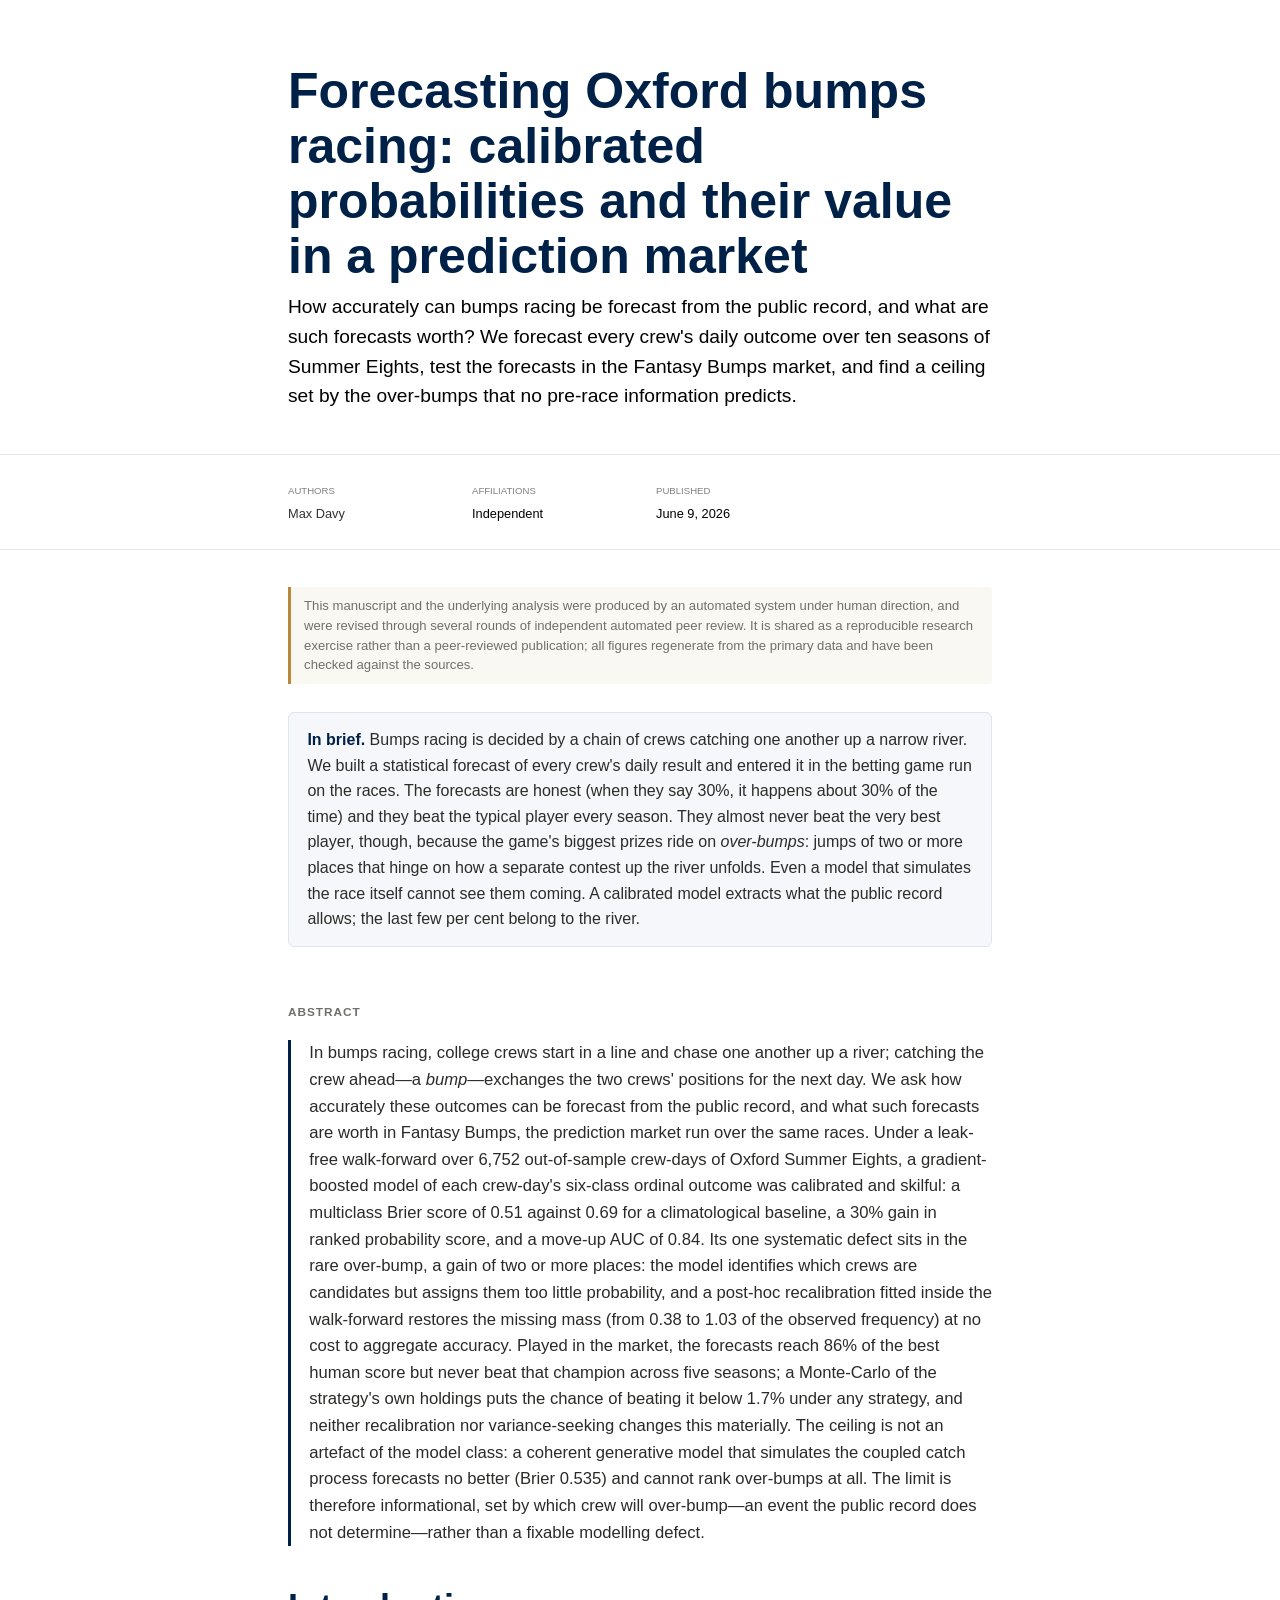
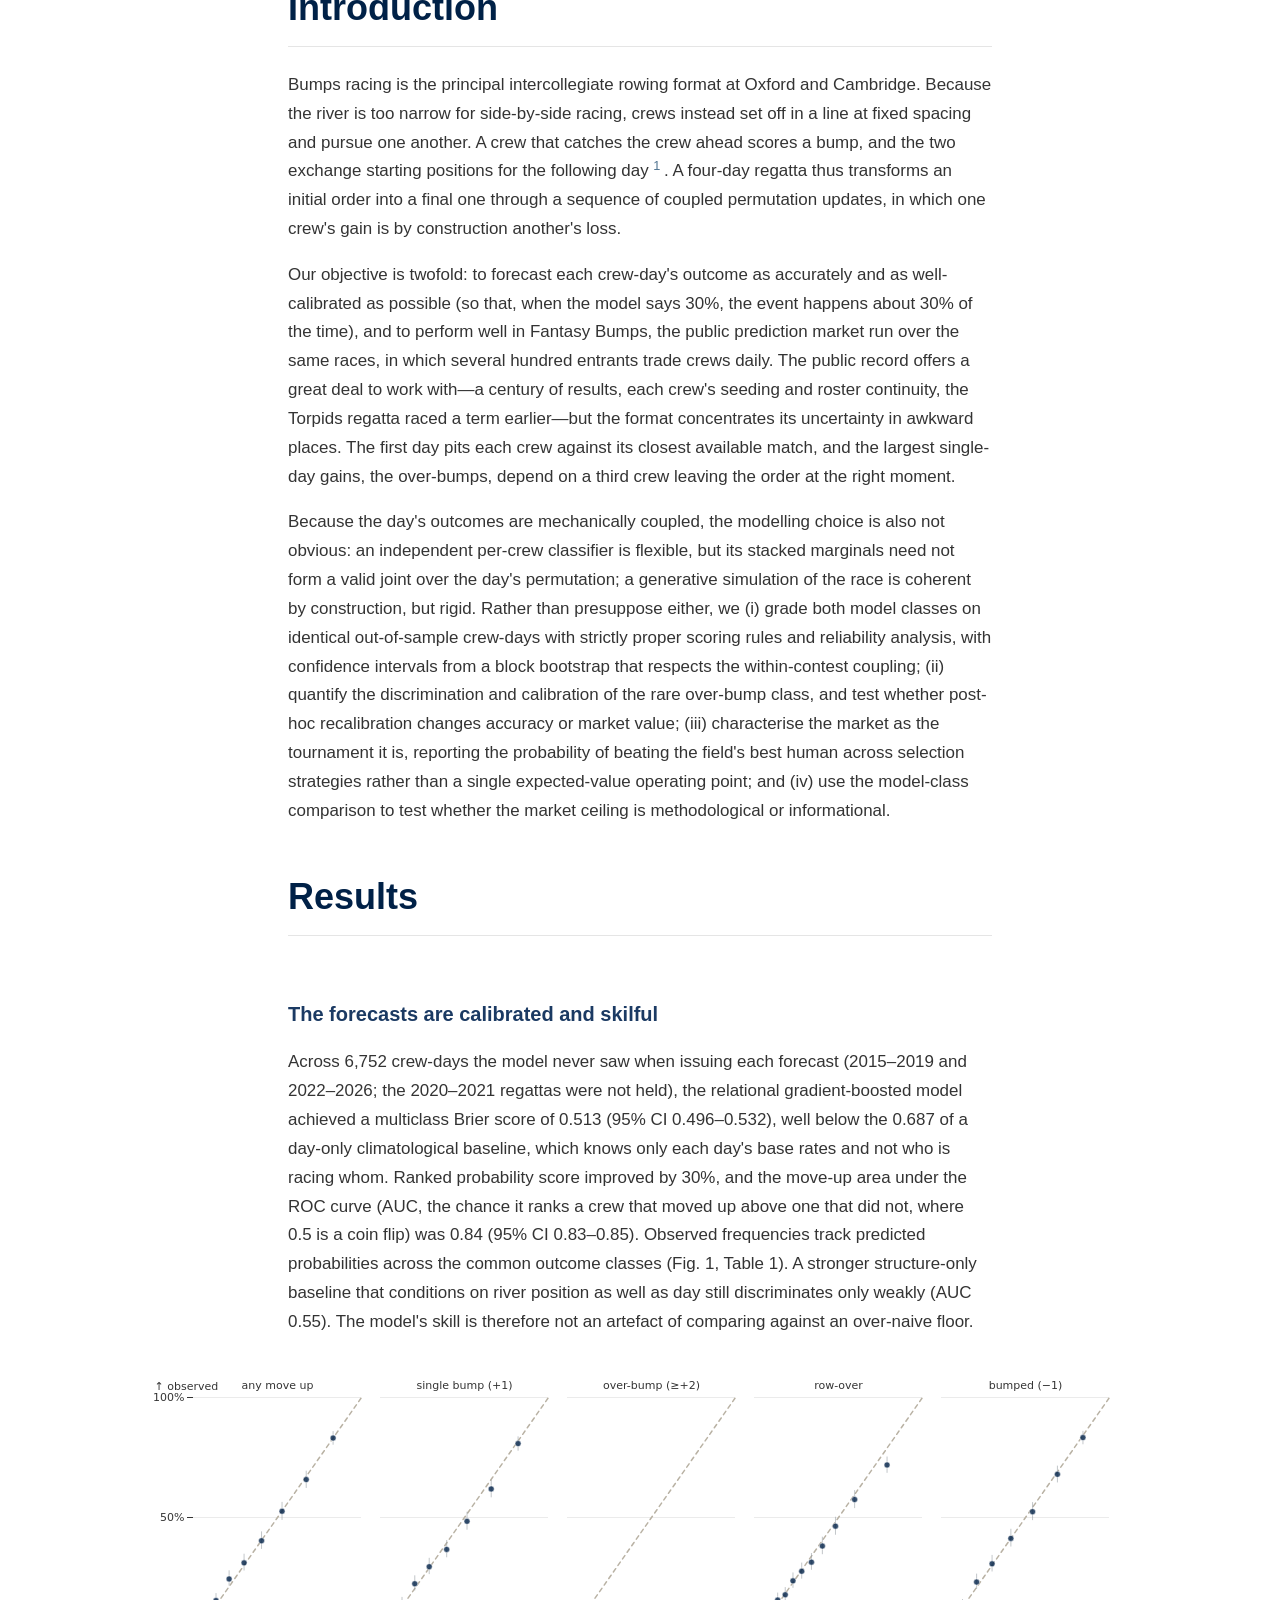
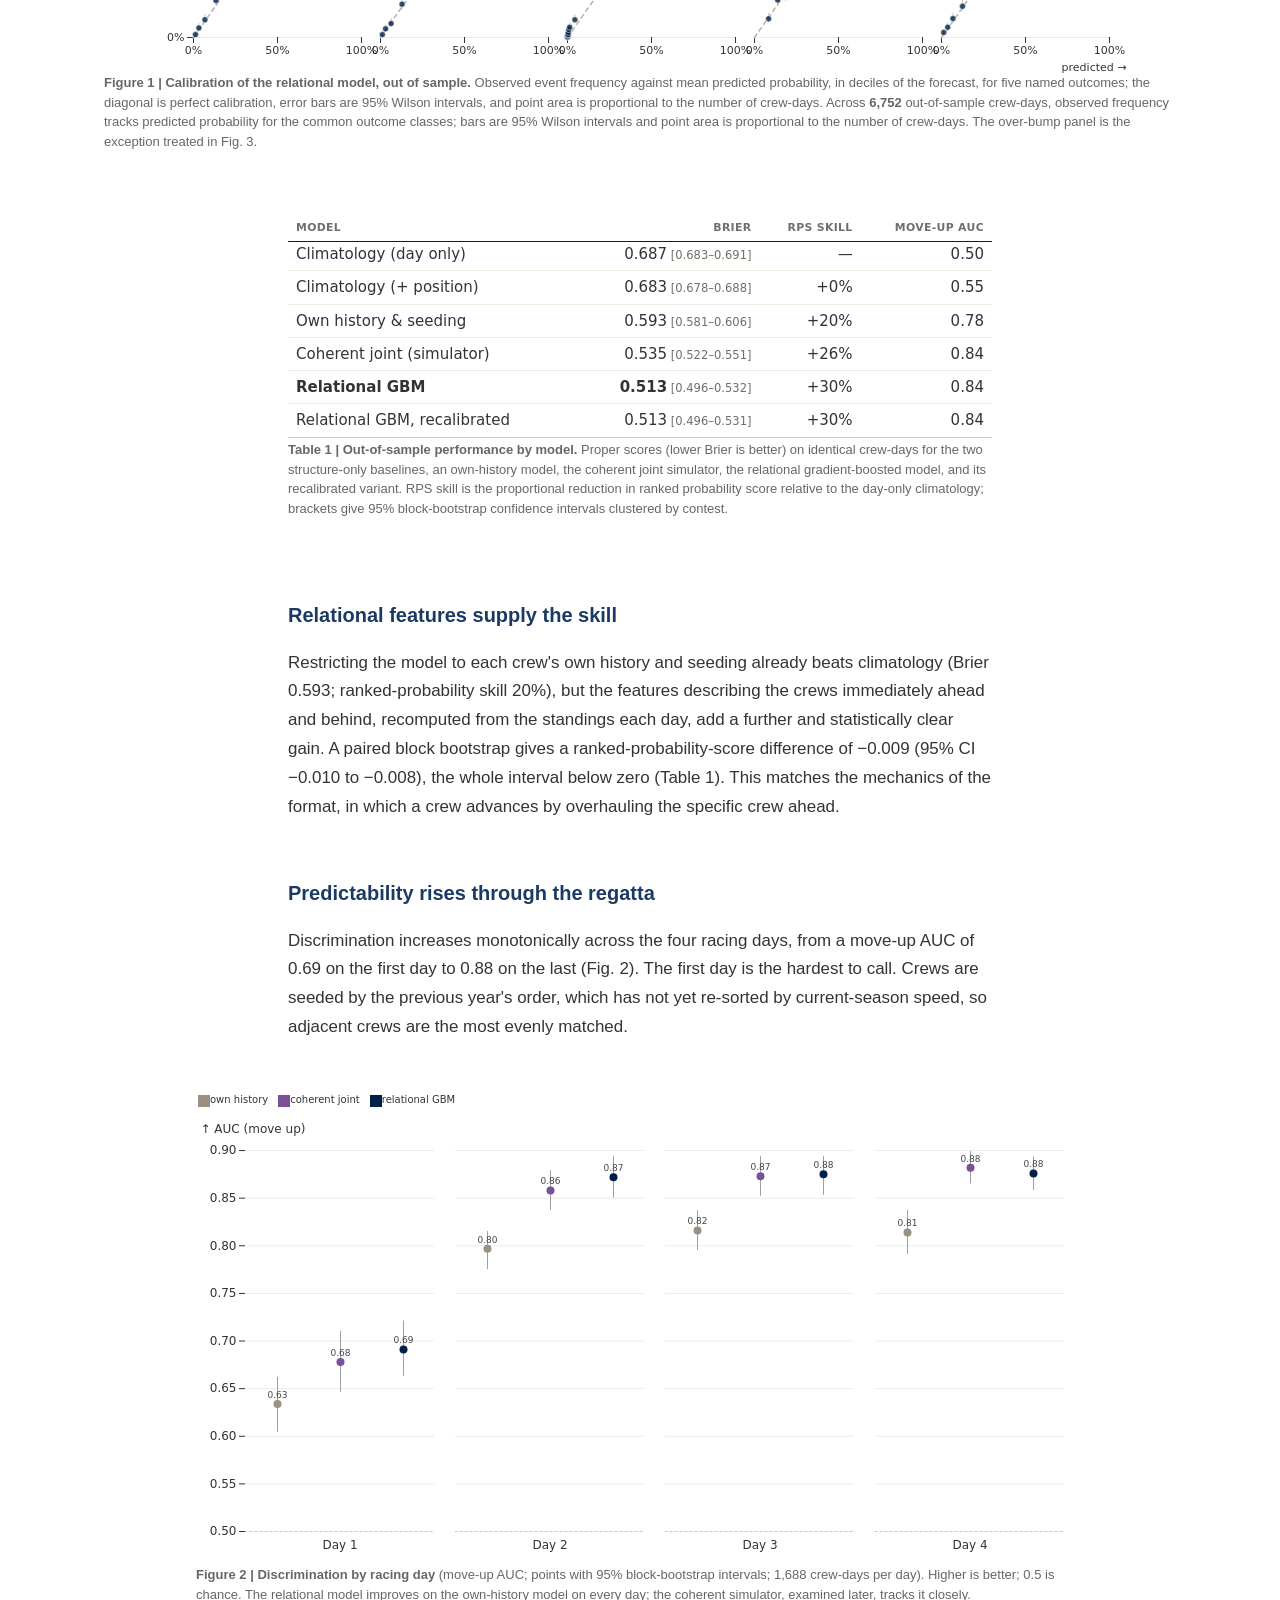
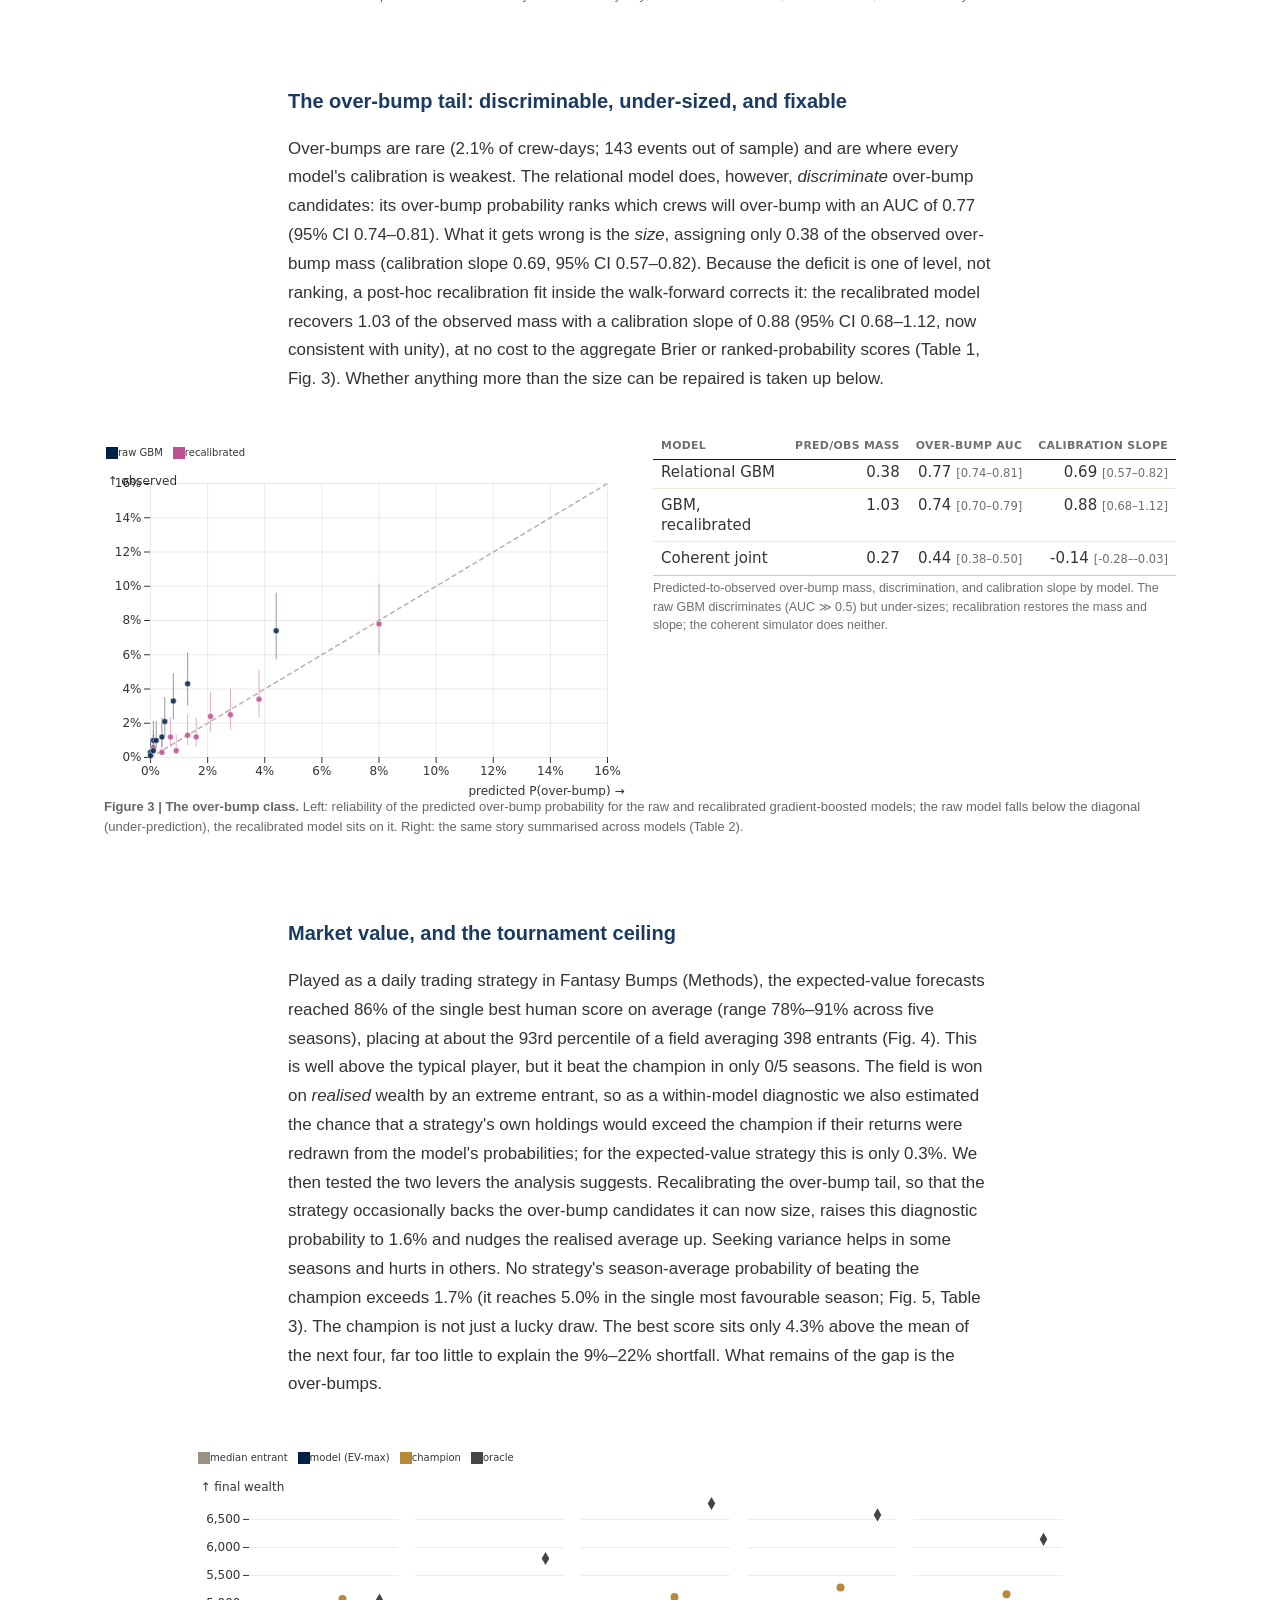
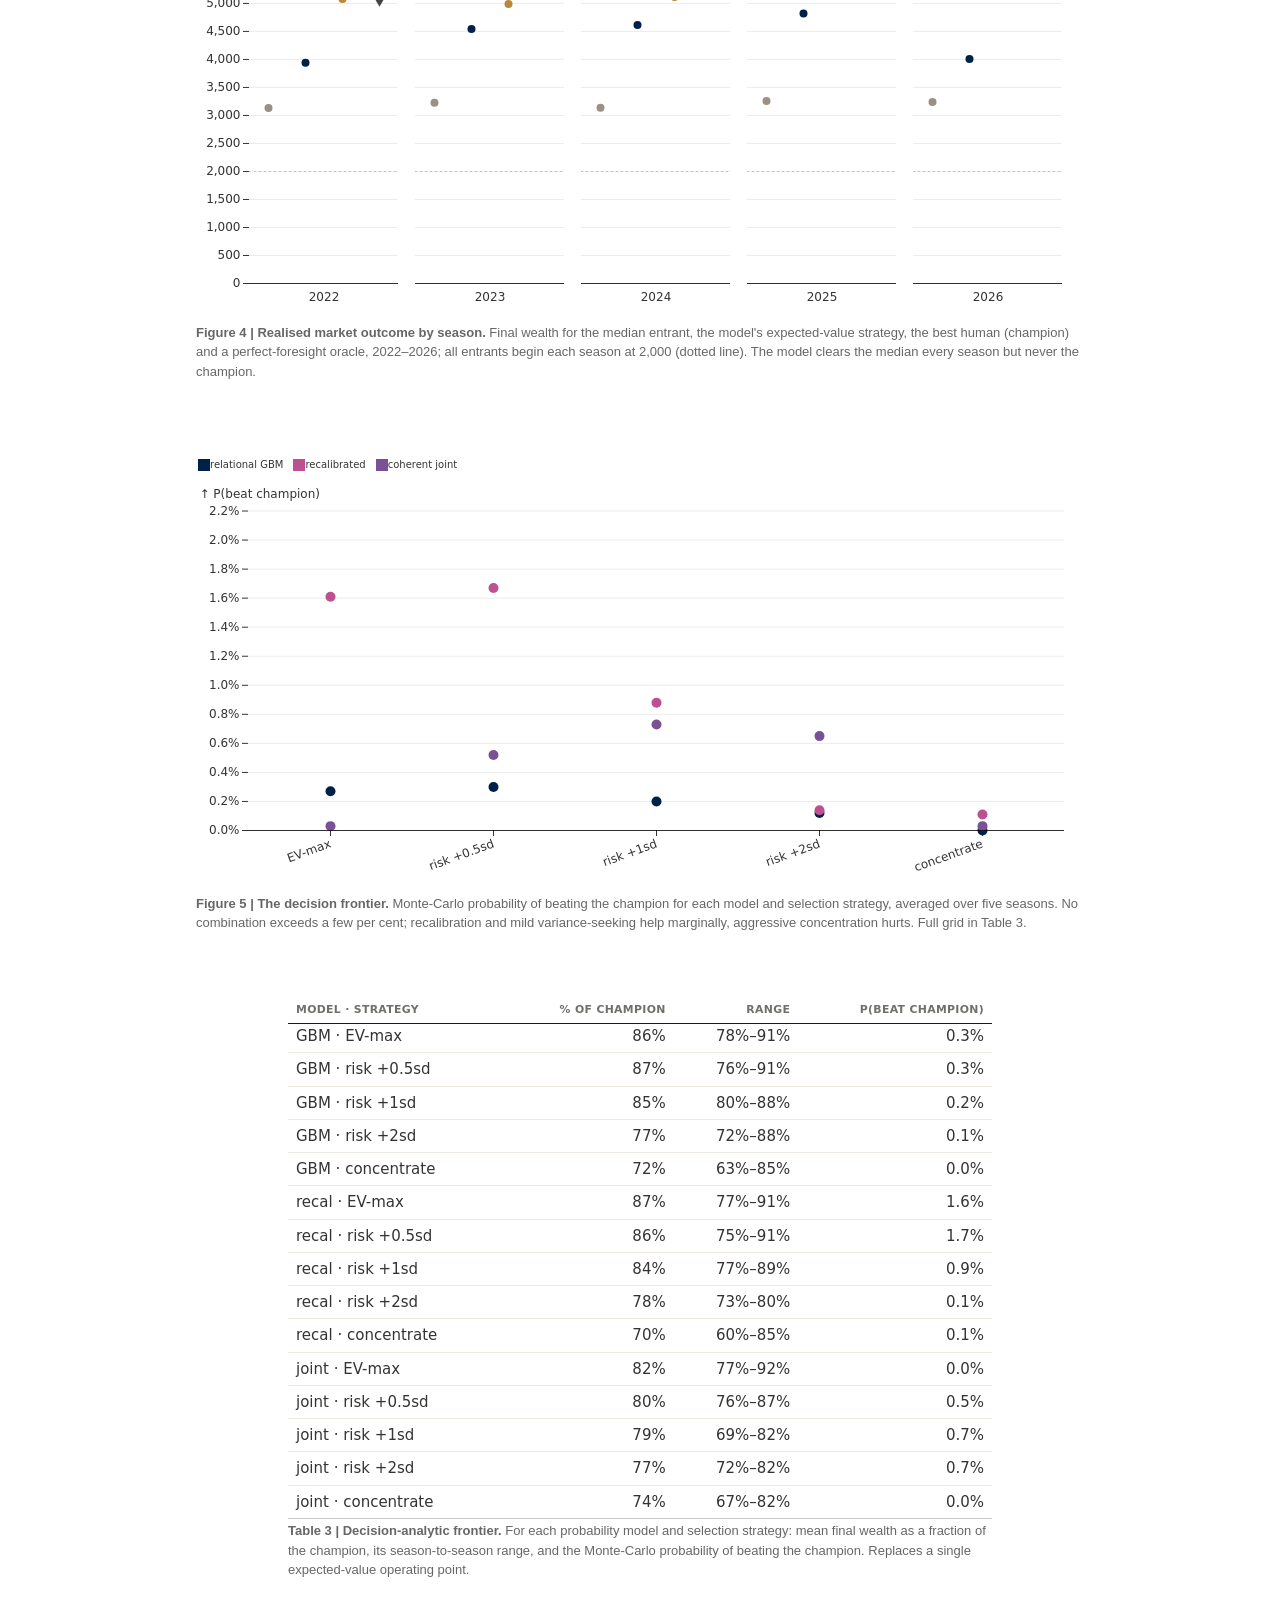
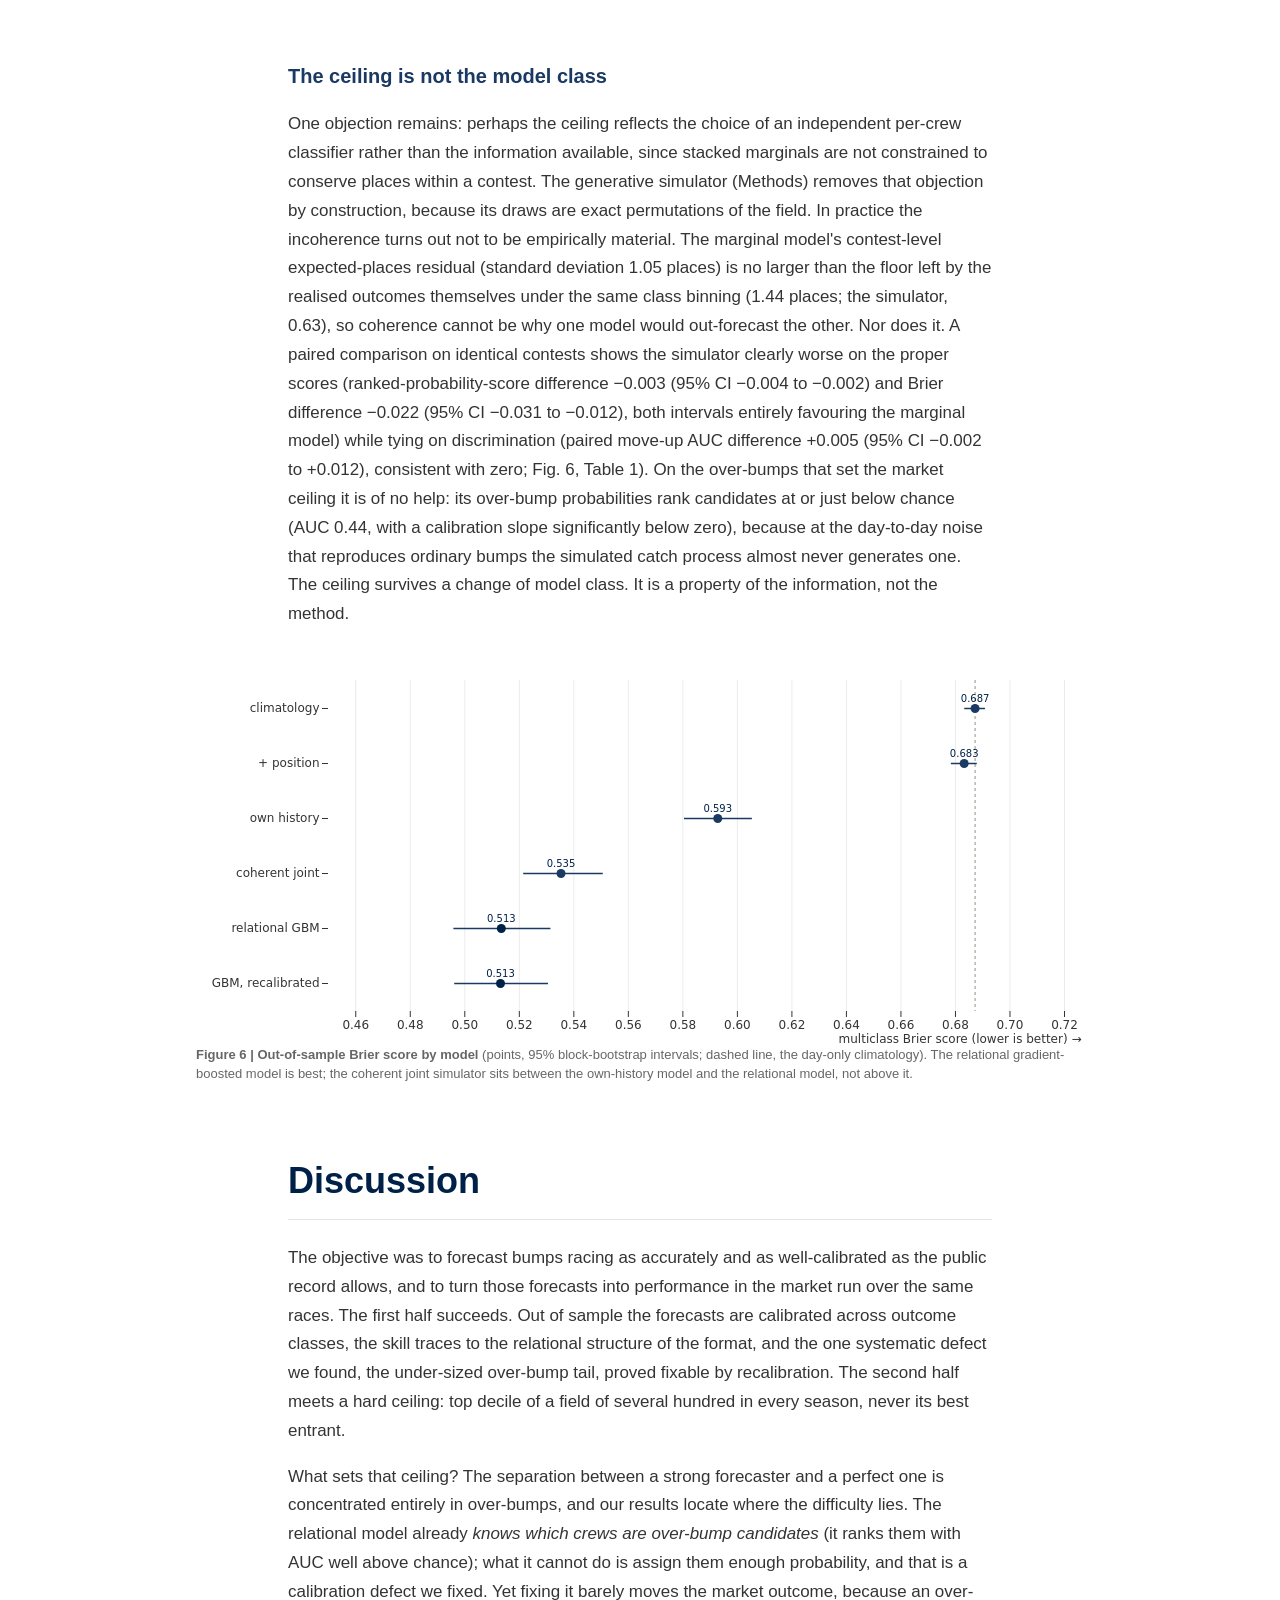
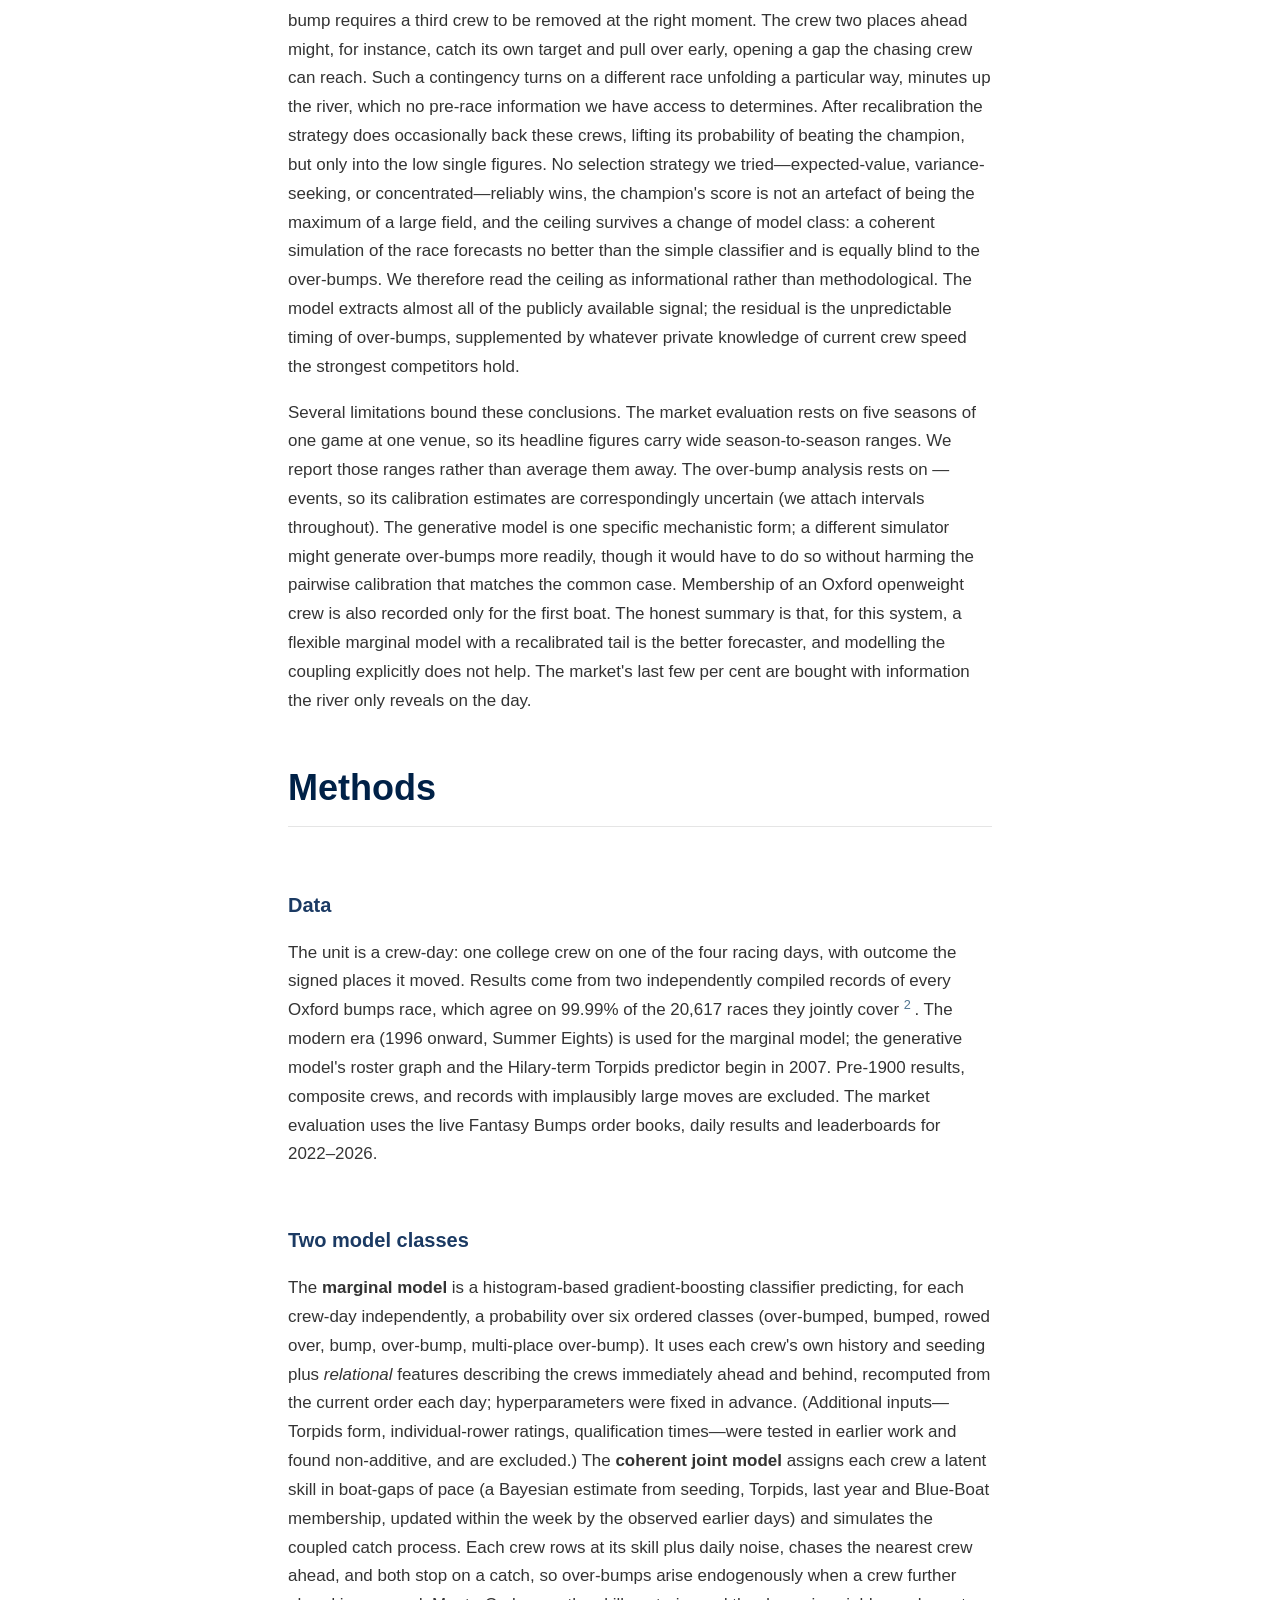
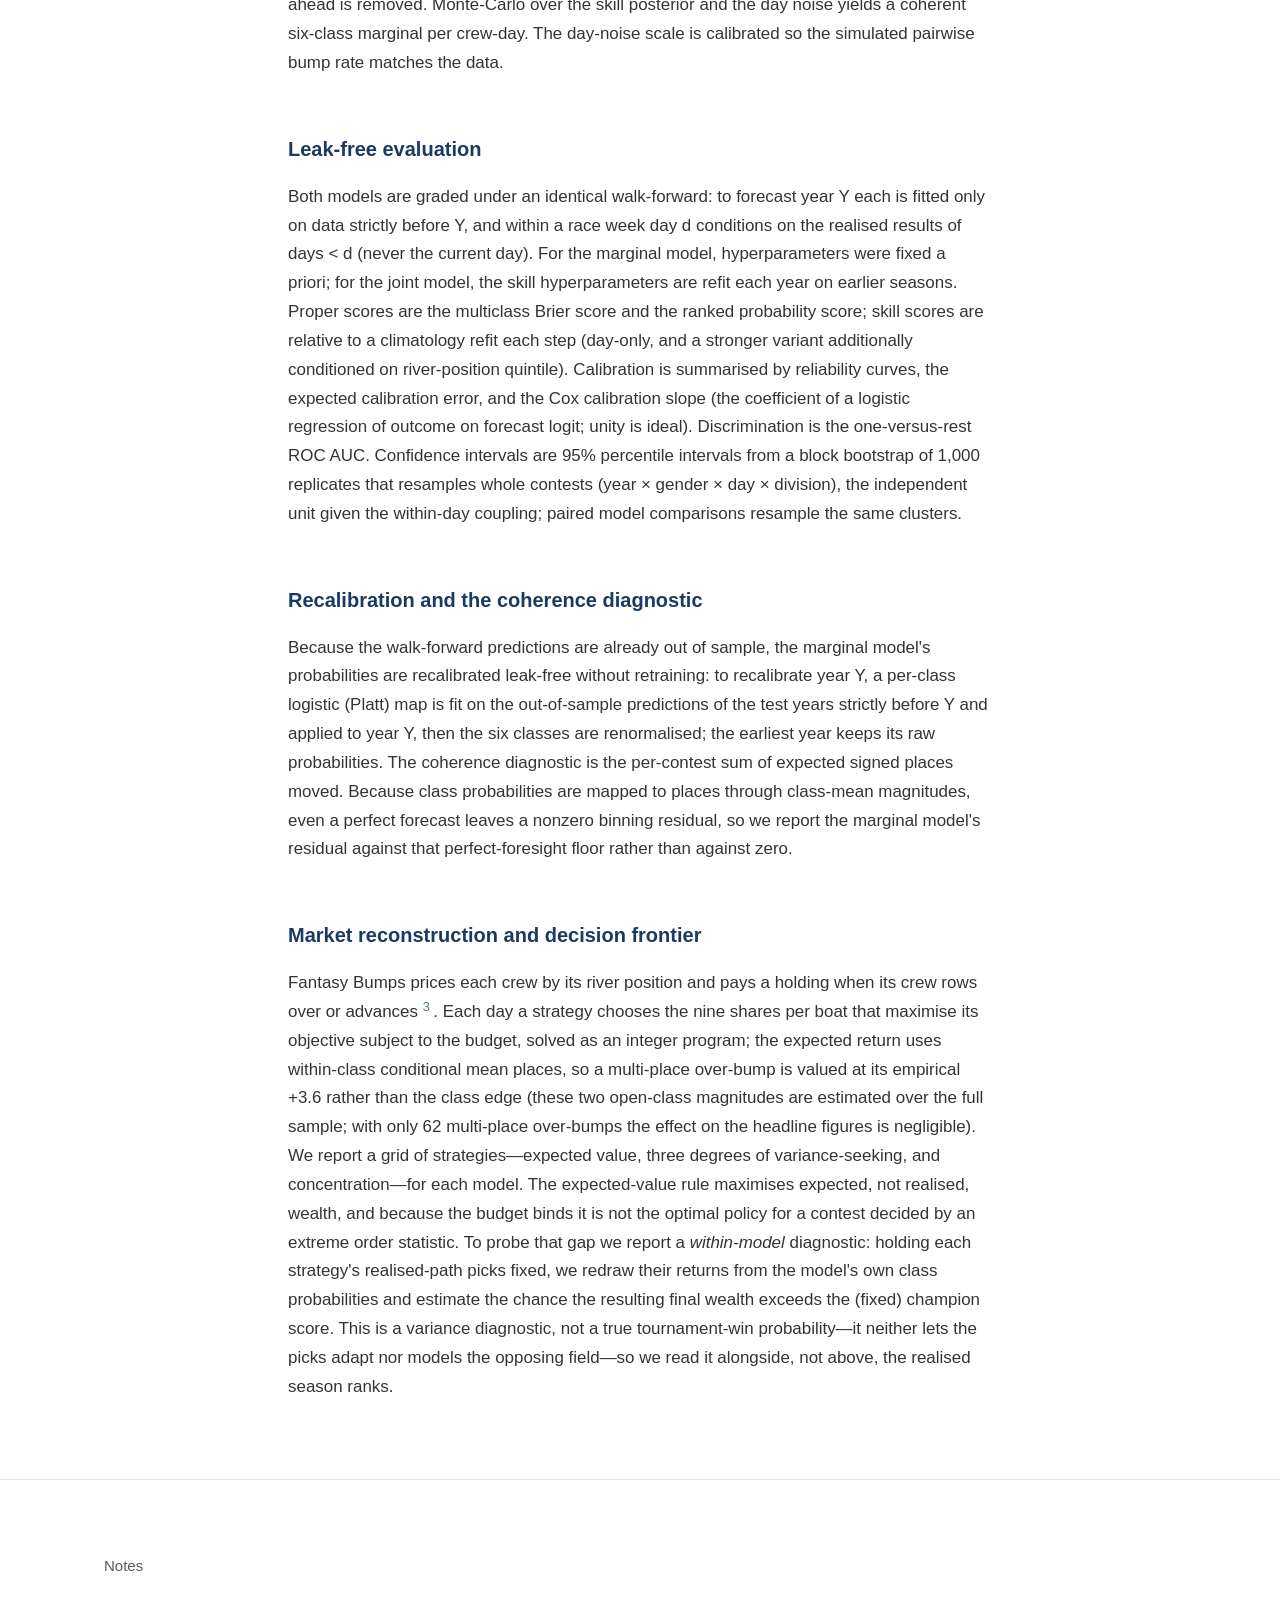
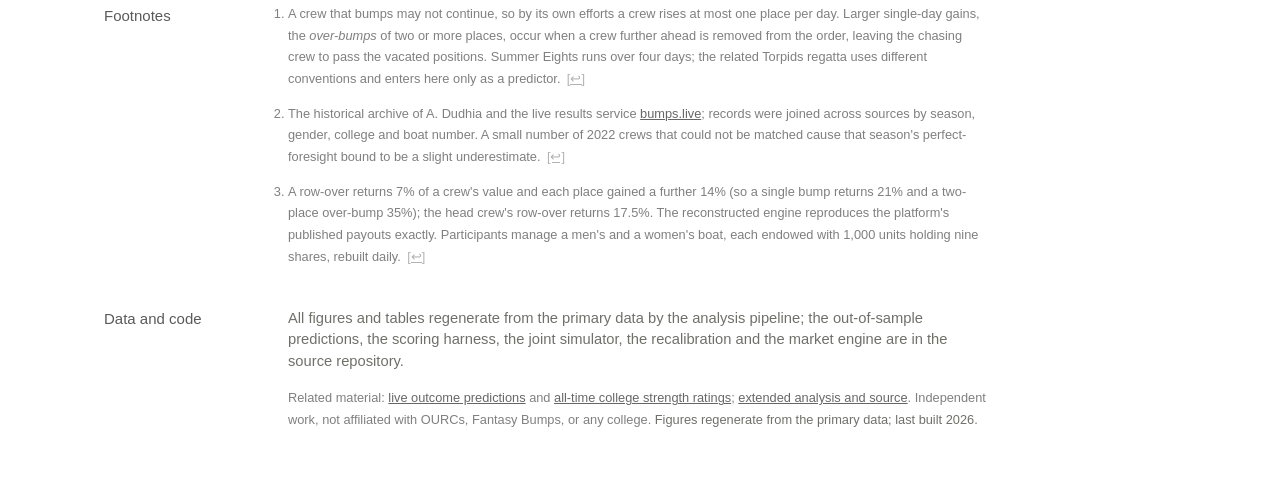
==== commit 03763030: "Refocus the paper on the objective, not the model comparison The joint-vs-marginal comparison had dr" ====
--- a/index.html
+++ b/index.html
@@ -4,8 +4,8 @@
 <meta charset="utf-8">
 <meta name="viewport" content="width=device-width, initial-scale=1">
 <meta name="color-scheme" content="light">
-<title>Forecasting Oxford bumps racing: coherent vs. marginal models, and the limits of market value</title>
-<meta name="description" content="A leak-free comparison of an independent per-crew gradient-boosted model and a coherent generative simulation of Oxford bumps racing, their calibration, and a prediction-market test showing the ceiling is set by over-bumps neither model can foresee.">
+<title>Forecasting Oxford bumps racing: calibrated probabilities and their value in a prediction market</title>
+<meta name="description" content="How accurately can Oxford bumps racing be forecast from the public record, and what are such forecasts worth? Leak-free calibrated forecasts reach the top decile of the Fantasy Bumps market but never its best entrant; the ceiling is set by over-bumps no public information predicts.">
 <script src="js/vendor/d3.min.js"></script>
 <script src="js/vendor/plot.umd.min.js"></script>
 <script src="js/vendor/distill.template.v2.js"></script>
@@ -15,8 +15,8 @@
 
 <d-front-matter>
   <script type="text/json">{
-    "title": "Forecasting Oxford bumps racing: a coherent joint model matches independent marginals, and the market ceiling is set by unpredictable over-bumps",
-    "description": "A leak-free head-to-head of an independent per-crew gradient-boosted model and a coherent generative simulation of the coupled race. They forecast equally well; neither captures the over-bumps that decide the prediction market, whose ceiling is therefore informational.",
+    "title": "Forecasting Oxford bumps racing: calibrated probabilities and their value in a prediction market",
+    "description": "Calibrated, leak-free forecasts of every crew-day in Oxford Summer Eights reach the top decile of the Fantasy Bumps market but never beat its best entrant. The ceiling is informational: it is set by over-bumps, which no public information predicts and which survive a change of model class.",
     "published": "June 9, 2026",
     "authors": [{ "author": "Max Davy", "authorURL": "https://github.com/daxmavy", "affiliations": [{ "name": "Independent" }] }],
     "katex": { "delimiters": [] }
@@ -24,8 +24,8 @@
 </d-front-matter>
 
 <d-title>
-  <h1>Forecasting Oxford bumps racing: a coherent joint model matches independent marginals, and the market ceiling is set by unpredictable over-bumps</h1>
-  <p>Bumps racing produces a mechanically coupled set of outcomes each day. We ask whether modelling that coupling explicitly improves the forecast, whether the rare high-value events can be predicted, and how much of a real prediction market a calibrated forecaster can win.</p>
+  <h1>Forecasting Oxford bumps racing: calibrated probabilities and their value in a prediction market</h1>
+  <p>How accurately can bumps racing be forecast from the public record, and what are such forecasts worth? We forecast every crew's daily outcome over ten seasons of Summer Eights, test the forecasts in the Fantasy Bumps market, and find a ceiling set by the over-bumps that no pre-race information predicts.</p>
 </d-title>
 
 <d-byline></d-byline>
@@ -34,15 +34,15 @@
 
   <p class="ai-note">This manuscript and the underlying analysis were produced by an automated system under human direction, and were revised through several rounds of independent automated peer review. It is shared as a reproducible research exercise rather than a peer-reviewed publication; all figures regenerate from the primary data and have been checked against the sources.</p>
 
-  <p class="lay-summary"><strong>In brief.</strong> Bumps racing is decided by a chain of crews catching one another, so the day's results are linked rather than independent. We compared two ways to forecast it. One ignores the linkage; the other simulates it. We then asked how well either fares in the real betting game run on the races. The linkage-aware model turns out to be a statistical dead heat with the simpler one, and no better at the rare big jumps (<em>over-bumps</em>). A near-perfect forecaster would beat the typical player every year, but it almost never beats the very best, because over-bumps hinge on events that no pre-race information reveals. A calibrated model extracts what the public record allows; the last few per cent belong to the river.</p>
+  <p class="lay-summary"><strong>In brief.</strong> Bumps racing is decided by a chain of crews catching one another up a narrow river. We built a statistical forecast of every crew's daily result and entered it in the betting game run on the races. The forecasts are honest (when they say 30%, it happens about 30% of the time) and they beat the typical player every season. They almost never beat the very best player, though, because the game's biggest prizes ride on <em>over-bumps</em>: jumps of two or more places that hinge on how a separate contest up the river unfolds. Even a model that simulates the race itself cannot see them coming. A calibrated model extracts what the public record allows; the last few per cent belong to the river.</p>
 
   <h2 id="abstract">Abstract</h2>
-  <p class="abstract-body">In bumps racing, college crews start in a line and chase one another up a river; catching the crew ahead—a <em>bump</em>—exchanges the two crews' positions for the next day. Outcomes within a day are therefore mechanically coupled, which raises a natural question: does a model that respects this coupling forecast better than one that does not? We compared, under an identical leak-free walk-forward over <span id="d-n">—</span> out-of-sample crew-days of Oxford Summer Eights, an independent per-crew gradient-boosted classifier of the six-class ordinal outcome against a coherent generative model that simulates the coupled catch process from latent crew strengths. The two are statistically indistinguishable in discrimination, and the marginal model is clearly better on the proper scores—its paired advantages exclude zero (Brier <span id="ab-brier">—</span> versus <span id="ab-joint-brier">—</span>; both far below the <span id="ab-clim">—</span> of a climatological baseline; a <span id="ab-rps-skill">—</span> gain in ranked probability score, move-up AUC <span id="ab-auc">—</span>). The generative model is more internally coherent yet cannot rank the rare over-bump (a gain of two or more places). Both models badly under-predict over-bumps; the marginal model nonetheless discriminates which crews are candidates, so a post-hoc recalibration restores the over-bump probability mass (from <span id="ab-ob-ratio">—</span> to <span id="ab-ob-recal">—</span> of the observed frequency) at no cost to aggregate accuracy. Played in the Fantasy Bumps market, the forecasts reach <span id="ab-champ">—</span> of the best human score but never beat that champion across five seasons; a Monte-Carlo of the strategy's own holdings puts the chance of beating it below <span id="ab-pbeat">—</span> under any strategy, and recalibrating the tail or seeking variance helps only marginally. The market ceiling is therefore informational—set by which crew will over-bump, an event neither model can foresee from the public record—rather than a fixable modelling defect.</p>
+  <p class="abstract-body">In bumps racing, college crews start in a line and chase one another up a river; catching the crew ahead—a <em>bump</em>—exchanges the two crews' positions for the next day. We ask how accurately these outcomes can be forecast from the public record, and what such forecasts are worth in Fantasy Bumps, the prediction market run over the same races. Under a leak-free walk-forward over <span id="d-n">—</span> out-of-sample crew-days of Oxford Summer Eights, a gradient-boosted model of each crew-day's six-class ordinal outcome was calibrated and skilful: a multiclass Brier score of <span id="ab-brier">—</span> against <span id="ab-clim">—</span> for a climatological baseline, a <span id="ab-rps-skill">—</span> gain in ranked probability score, and a move-up AUC of <span id="ab-auc">—</span>. Its one systematic defect sits in the rare over-bump, a gain of two or more places: the model identifies which crews are candidates but assigns them too little probability, and a post-hoc recalibration fitted inside the walk-forward restores the missing mass (from <span id="ab-ob-ratio">—</span> to <span id="ab-ob-recal">—</span> of the observed frequency) at no cost to aggregate accuracy. Played in the market, the forecasts reach <span id="ab-champ">—</span> of the best human score but never beat that champion across five seasons; a Monte-Carlo of the strategy's own holdings puts the chance of beating it below <span id="ab-pbeat">—</span> under any strategy, and neither recalibration nor variance-seeking changes this materially. The ceiling is not an artefact of the model class: a coherent generative model that simulates the coupled catch process forecasts no better (Brier <span id="ab-joint-brier">—</span>) and cannot rank over-bumps at all. The limit is therefore informational, set by which crew will over-bump—an event the public record does not determine—rather than a fixable modelling defect.</p>
 
   <h2 id="introduction">Introduction</h2>
   <p>Bumps racing is the principal intercollegiate rowing format at Oxford and Cambridge. Because the river is too narrow for side-by-side racing, crews instead set off in a line at fixed spacing and pursue one another. A crew that catches the crew ahead scores a bump, and the two exchange starting positions for the following day<d-footnote>A crew that bumps may not continue, so by its own efforts a crew rises at most one place per day. Larger single-day gains, the <em>over-bumps</em> of two or more places, occur when a crew further ahead is removed from the order, leaving the chasing crew to pass the vacated positions. Summer Eights runs over four days; the related Torpids regatta uses different conventions and enters here only as a predictor.</d-footnote>. A four-day regatta thus transforms an initial order into a final one through a sequence of coupled permutation updates, in which one crew's gain is by construction another's loss.</p>
-  <p>This coupling poses a concrete modelling choice. One option is to predict each crew-day's outcome with an independent classifier. That approach is flexible and easy to calibrate marginally, but the stacked marginals need not form a valid joint over a contest's permutation, and they have no mechanism for generating over-bumps. The other is a generative model of the race itself, in which latent crew strengths drive a simulated catch process. This is coherent by construction and produces over-bumps endogenously, at the cost of a rigid functional form. Which serves the stated objective better: to forecast each crew-day's outcome as accurately and as well-calibrated as possible (so that, when the model says 30%, the event happens about 30% of the time), and to perform well in the public Fantasy Bumps prediction market run over the same races?</p>
-  <p>Here we (i) implement both model classes and grade them on identical out-of-sample crew-days with strictly proper scoring rules and reliability analysis, with confidence intervals from a block bootstrap that respects the within-contest coupling; (ii) quantify the incoherence of the marginal forecast and the discrimination and calibration of the rare over-bump class; (iii) test whether post-hoc recalibration of that class changes either accuracy or market value; and (iv) characterise the market as the tournament it is, reporting the probability of beating the field's best human across selection strategies rather than a single expected-value operating point.</p>
+  <p>Our objective is twofold: to forecast each crew-day's outcome as accurately and as well-calibrated as possible (so that, when the model says 30%, the event happens about 30% of the time), and to perform well in Fantasy Bumps, the public prediction market run over the same races, in which several hundred entrants trade crews daily. The public record offers a great deal to work with—a century of results, each crew's seeding and roster continuity, the Torpids regatta raced a term earlier—but the format concentrates its uncertainty in awkward places. The first day pits each crew against its closest available match, and the largest single-day gains, the over-bumps, depend on a third crew leaving the order at the right moment.</p>
+  <p>Because the day's outcomes are mechanically coupled, the modelling choice is also not obvious: an independent per-crew classifier is flexible, but its stacked marginals need not form a valid joint over the day's permutation; a generative simulation of the race is coherent by construction, but rigid. Rather than presuppose either, we (i) grade both model classes on identical out-of-sample crew-days with strictly proper scoring rules and reliability analysis, with confidence intervals from a block bootstrap that respects the within-contest coupling; (ii) quantify the discrimination and calibration of the rare over-bump class, and test whether post-hoc recalibration changes accuracy or market value; (iii) characterise the market as the tournament it is, reporting the probability of beating the field's best human across selection strategies rather than a single expected-value operating point; and (iv) use the model-class comparison to test whether the market ceiling is methodological or informational.</p>
 
   <h2 id="results">Results</h2>
 
@@ -62,44 +62,36 @@
   <h3>Relational features supply the skill</h3>
   <p>Restricting the model to each crew's own history and seeding already beats climatology (Brier <span id="r-base-brier">—</span>; ranked-probability skill <span id="r-base-skill">—</span>), but the features describing the crews immediately ahead and behind, recomputed from the standings each day, add a further and statistically clear gain. A paired block bootstrap gives a ranked-probability-score difference of <span id="r-ablation-rps">—</span>, the whole interval below zero (Table 1). This matches the mechanics of the format, in which a crew advances by overhauling the specific crew ahead.</p>
 
-  <h3>A coherent model is no better, and cannot rank over-bumps</h3>
-  <p>The independent marginals are not constrained to conserve places within a contest, whereas the simulator's draws are exact permutations—coherent by construction. In practice, though, the incoherence is not empirically material. The marginal model's contest-level expected-places residual (standard deviation <span id="r-coh-gbm">—</span> places) is no larger than the floor left by the realised outcomes themselves under the same class binning (<span id="r-coh-floor">—</span> places, the simulator <span id="r-coh-joint">—</span>), so coherence cannot be why one model would out-forecast the other. Nor does it. A paired comparison on identical contests, rather than on the two models' overlapping marginal intervals, shows the simulator clearly worse on the proper scores (ranked-probability-score difference <span id="r-pair-rps">—</span> and Brier difference <span id="r-pair-brier">—</span>, both intervals entirely favouring the marginal model) while tying on discrimination (paired move-up AUC difference <span id="r-pair-auc">—</span>, consistent with zero; Fig. 2, Table 1). On the rare over-bump it is of no help: its over-bump probabilities rank candidates at or just below chance (AUC <span id="r-joint-ob-auc">—</span>, with a calibration slope significantly below zero), because at the day-to-day noise that reproduces ordinary bumps the simulated catch process almost never generates one. Modelling the coupling explicitly is the tidier theory, but here it adds nothing.</p>
-
-  <figure class="l-body-outset">
-    <div id="chart-modelbrier" class="chart"></div>
-    <figcaption><strong>Figure 2 | Out-of-sample Brier score by model</strong> (points, 95% block-bootstrap intervals; dashed line, the day-only climatology). The relational gradient-boosted model is best; the coherent joint simulator sits between the own-history model and the relational model, not above it.</figcaption>
-  </figure>
-
   <h3>Predictability rises through the regatta</h3>
-  <p>Discrimination increases monotonically across the four racing days, from a move-up AUC of <span id="r-auc-d1">—</span> on the first day to <span id="r-auc-d4">—</span> on the last (Fig. 3). The first day is the hardest to call. Crews are seeded by the previous year's order, which has not yet re-sorted by current-season speed, so adjacent crews are the most evenly matched. The two model classes track each other closely on every day.</p>
+  <p>Discrimination increases monotonically across the four racing days, from a move-up AUC of <span id="r-auc-d1">—</span> on the first day to <span id="r-auc-d4">—</span> on the last (Fig. 2). The first day is the hardest to call. Crews are seeded by the previous year's order, which has not yet re-sorted by current-season speed, so adjacent crews are the most evenly matched.</p>
 
   <figure class="l-body-outset">
     <div id="chart-aucday" class="chart"></div>
-    <figcaption><strong>Figure 3 | Discrimination by racing day</strong> (move-up AUC; points with 95% block-bootstrap intervals; <span id="auc-cap">—</span> crew-days per day). Higher is better; 0.5 is chance. The relational and coherent models are statistically indistinguishable on every day, and both improve on the own-history model.</figcaption>
+    <figcaption><strong>Figure 2 | Discrimination by racing day</strong> (move-up AUC; points with 95% block-bootstrap intervals; <span id="auc-cap">—</span> crew-days per day). Higher is better; 0.5 is chance. The relational model improves on the own-history model on every day; the coherent simulator, examined later, tracks it closely.</figcaption>
   </figure>
 
   <h3>The over-bump tail: discriminable, under-sized, and fixable</h3>
-  <p>Over-bumps are rare (<span id="r-ob-rate">—</span> of crew-days; <span id="r-ob-n">—</span> events out of sample) and are where every model's calibration is weakest. The relational model does, however, <em>discriminate</em> over-bump candidates: its over-bump probability ranks which crews will over-bump with an AUC of <span id="r-ob-auc">—</span> (95% CI <span id="r-ob-auc-ci">—</span>). What it gets wrong is the <em>size</em>, assigning only <span id="r-ob-ratio">—</span> of the observed over-bump mass (calibration slope <span id="r-ob-slope">—</span>, 95% CI <span id="r-ob-slope-ci">—</span>). Because the deficit is one of level, not ranking, a post-hoc recalibration fit inside the walk-forward corrects it: the recalibrated model recovers <span id="r-ob-recal-ratio">—</span> of the observed mass with a calibration slope of <span id="r-ob-recal-slope">—</span> (95% CI <span id="r-ob-recal-slope-ci">—</span>, now consistent with unity), at no cost to the aggregate Brier or ranked-probability scores (Table 1, Fig. 4). The coherent simulator, by contrast, can neither size nor rank the tail.</p>
+  <p>Over-bumps are rare (<span id="r-ob-rate">—</span> of crew-days; <span id="r-ob-n">—</span> events out of sample) and are where every model's calibration is weakest. The relational model does, however, <em>discriminate</em> over-bump candidates: its over-bump probability ranks which crews will over-bump with an AUC of <span id="r-ob-auc">—</span> (95% CI <span id="r-ob-auc-ci">—</span>). What it gets wrong is the <em>size</em>, assigning only <span id="r-ob-ratio">—</span> of the observed over-bump mass (calibration slope <span id="r-ob-slope">—</span>, 95% CI <span id="r-ob-slope-ci">—</span>). Because the deficit is one of level, not ranking, a post-hoc recalibration fit inside the walk-forward corrects it: the recalibrated model recovers <span id="r-ob-recal-ratio">—</span> of the observed mass with a calibration slope of <span id="r-ob-recal-slope">—</span> (95% CI <span id="r-ob-recal-slope-ci">—</span>, now consistent with unity), at no cost to the aggregate Brier or ranked-probability scores (Table 1, Fig. 3). Whether anything more than the size can be repaired is taken up below.</p>
 
   <figure class="l-page">
     <div class="cal-grid">
       <div><div id="chart-overbump" class="chart"></div></div>
       <div><div id="ob-table" class="acctab"></div><p class="cap-sub">Predicted-to-observed over-bump mass, discrimination, and calibration slope by model. The raw GBM discriminates (AUC ≫ 0.5) but under-sizes; recalibration restores the mass and slope; the coherent simulator does neither.</p></div>
     </div>
-    <figcaption><strong>Figure 4 | The over-bump class.</strong> Left: reliability of the predicted over-bump probability for the raw and recalibrated gradient-boosted models; the raw model falls below the diagonal (under-prediction), the recalibrated model sits on it. Right: the same story summarised across models (Table 2).</figcaption>
+    <figcaption><strong>Figure 3 | The over-bump class.</strong> Left: reliability of the predicted over-bump probability for the raw and recalibrated gradient-boosted models; the raw model falls below the diagonal (under-prediction), the recalibrated model sits on it. Right: the same story summarised across models (Table 2).</figcaption>
   </figure>
 
   <h3>Market value, and the tournament ceiling</h3>
-  <p>Played as a daily trading strategy in Fantasy Bumps (Methods), the expected-value forecasts reached <span id="r-champ">—</span> of the single best human score on average (range <span id="r-champ-range">—</span> across five seasons), placing at about the <span id="r-pctile">—</span> percentile of a field averaging <span id="r-nteams">—</span> entrants (Fig. 5). This is well above the typical player, but it beat the champion in only <span id="r-realwins">—</span> seasons. The field is won on <em>realised</em> wealth by an extreme entrant, so as a within-model diagnostic we also estimated the chance that a strategy's own holdings would exceed the champion if their returns were redrawn from the model's probabilities; for the expected-value strategy this is only <span id="r-pbeat">—</span>. We then tested the two levers the analysis suggests. Recalibrating the over-bump tail, so that the strategy occasionally backs the over-bump candidates it can now size, raises this diagnostic probability to <span id="r-pbeat-recal">—</span> and nudges the realised average up. Seeking variance helps in some seasons and hurts in others. No strategy's season-average probability of beating the champion exceeds <span id="r-pbeat-max">—</span> (it reaches <span id="r-pbeat-maxcell">—</span> in the single most favourable season; Table 3). The champion is not just a lucky draw. The best score sits only <span id="r-champ-infl">—</span> above the mean of the next four, far too little to explain the <span id="r-shortfall">—</span> shortfall. What remains of the gap is the over-bumps.</p>
+  <p>Played as a daily trading strategy in Fantasy Bumps (Methods), the expected-value forecasts reached <span id="r-champ">—</span> of the single best human score on average (range <span id="r-champ-range">—</span> across five seasons), placing at about the <span id="r-pctile">—</span> percentile of a field averaging <span id="r-nteams">—</span> entrants (Fig. 4). This is well above the typical player, but it beat the champion in only <span id="r-realwins">—</span> seasons. The field is won on <em>realised</em> wealth by an extreme entrant, so as a within-model diagnostic we also estimated the chance that a strategy's own holdings would exceed the champion if their returns were redrawn from the model's probabilities; for the expected-value strategy this is only <span id="r-pbeat">—</span>. We then tested the two levers the analysis suggests. Recalibrating the over-bump tail, so that the strategy occasionally backs the over-bump candidates it can now size, raises this diagnostic probability to <span id="r-pbeat-recal">—</span> and nudges the realised average up. Seeking variance helps in some seasons and hurts in others. No strategy's season-average probability of beating the champion exceeds <span id="r-pbeat-max">—</span> (it reaches <span id="r-pbeat-maxcell">—</span> in the single most favourable season; Fig. 5, Table 3). The champion is not just a lucky draw. The best score sits only <span id="r-champ-infl">—</span> above the mean of the next four, far too little to explain the <span id="r-shortfall">—</span> shortfall. What remains of the gap is the over-bumps.</p>
 
   <figure class="l-body-outset">
     <div id="chart-market" class="chart"></div>
-    <figcaption><strong>Figure 5 | Realised market outcome by season.</strong> Final wealth for the median entrant, the model's expected-value strategy, the best human (champion) and a perfect-foresight oracle, 2022–2026; all entrants begin each season at 2,000 (dotted line). The model clears the median every season but never the champion.</figcaption>
+    <figcaption><strong>Figure 4 | Realised market outcome by season.</strong> Final wealth for the median entrant, the model's expected-value strategy, the best human (champion) and a perfect-foresight oracle, 2022–2026; all entrants begin each season at 2,000 (dotted line). The model clears the median every season but never the champion.</figcaption>
   </figure>
 
   <figure class="l-body-outset">
     <div id="chart-frontier" class="chart"></div>
-    <figcaption><strong>Figure 6 | The decision frontier.</strong> Monte-Carlo probability of beating the champion for each model and selection strategy, averaged over five seasons. No combination exceeds a few per cent; recalibration and mild variance-seeking help marginally, aggressive concentration hurts. Full grid in Table 3.</figcaption>
+    <figcaption><strong>Figure 5 | The decision frontier.</strong> Monte-Carlo probability of beating the champion for each model and selection strategy, averaged over five seasons. No combination exceeds a few per cent; recalibration and mild variance-seeking help marginally, aggressive concentration hurts. Full grid in Table 3.</figcaption>
   </figure>
 
   <figure class="l-body">
@@ -107,9 +99,17 @@
     <figcaption><strong>Table 3 | Decision-analytic frontier.</strong> For each probability model and selection strategy: mean final wealth as a fraction of the champion, its season-to-season range, and the Monte-Carlo probability of beating the champion. Replaces a single expected-value operating point.</figcaption>
   </figure>
 
+  <h3>The ceiling is not the model class</h3>
+  <p>One objection remains: perhaps the ceiling reflects the choice of an independent per-crew classifier rather than the information available, since stacked marginals are not constrained to conserve places within a contest. The generative simulator (Methods) removes that objection by construction, because its draws are exact permutations of the field. In practice the incoherence turns out not to be empirically material. The marginal model's contest-level expected-places residual (standard deviation <span id="r-coh-gbm">—</span> places) is no larger than the floor left by the realised outcomes themselves under the same class binning (<span id="r-coh-floor">—</span> places; the simulator, <span id="r-coh-joint">—</span>), so coherence cannot be why one model would out-forecast the other. Nor does it. A paired comparison on identical contests shows the simulator clearly worse on the proper scores (ranked-probability-score difference <span id="r-pair-rps">—</span> and Brier difference <span id="r-pair-brier">—</span>, both intervals entirely favouring the marginal model) while tying on discrimination (paired move-up AUC difference <span id="r-pair-auc">—</span>, consistent with zero; Fig. 6, Table 1). On the over-bumps that set the market ceiling it is of no help: its over-bump probabilities rank candidates at or just below chance (AUC <span id="r-joint-ob-auc">—</span>, with a calibration slope significantly below zero), because at the day-to-day noise that reproduces ordinary bumps the simulated catch process almost never generates one. The ceiling survives a change of model class. It is a property of the information, not the method.</p>
+
+  <figure class="l-body-outset">
+    <div id="chart-modelbrier" class="chart"></div>
+    <figcaption><strong>Figure 6 | Out-of-sample Brier score by model</strong> (points, 95% block-bootstrap intervals; dashed line, the day-only climatology). The relational gradient-boosted model is best; the coherent joint simulator sits between the own-history model and the relational model, not above it.</figcaption>
+  </figure>
+
   <h2 id="discussion">Discussion</h2>
-  <p>Two questions motivated this work, and the data answer both. First, does respecting the coupled structure of the race improve the forecast? No. A coherent generative simulator and an incoherent stack of independent marginals are statistically indistinguishable in discrimination, and the simpler marginal model is slightly better on proper scores and far better on the rare tail. Coherence is a genuine property of the simulator, whose contest-level conservation residual is a quarter of the marginal model's, but it did not translate into predictive value here, and we would caution against assuming it must.</p>
-  <p>Second, what limits performance in the market? The separation between a strong forecaster and a perfect one is concentrated entirely in over-bumps, and our results locate where the difficulty lies. The relational model already <em>knows which crews are over-bump candidates</em> (it ranks them with AUC well above chance); what it cannot do is assign them enough probability, and that is a calibration defect we fixed. Yet fixing it barely moves the market outcome, because an over-bump requires a third crew to be removed at the right moment. The crew two places ahead might, for instance, catch its own target and pull over early, opening a gap the chasing crew can reach. Such a contingency turns on a different race unfolding a particular way, minutes up the river, which no pre-race information we have access to determines. After recalibration the strategy does occasionally back these crews, lifting its probability of beating the champion, but only into the low single figures. No selection strategy we tried—expected-value, variance-seeking, or concentrated—reliably wins, and the champion's score is not an artefact of being the maximum of a large field. We therefore read the ceiling as informational rather than methodological. The model extracts almost all of the publicly available signal; the residual is the unpredictable timing of over-bumps, supplemented by whatever private knowledge of current crew speed the strongest competitors hold.</p>
+  <p>The objective was to forecast bumps racing as accurately and as well-calibrated as the public record allows, and to turn those forecasts into performance in the market run over the same races. The first half succeeds. Out of sample the forecasts are calibrated across outcome classes, the skill traces to the relational structure of the format, and the one systematic defect we found, the under-sized over-bump tail, proved fixable by recalibration. The second half meets a hard ceiling: top decile of a field of several hundred in every season, never its best entrant.</p>
+  <p>What sets that ceiling? The separation between a strong forecaster and a perfect one is concentrated entirely in over-bumps, and our results locate where the difficulty lies. The relational model already <em>knows which crews are over-bump candidates</em> (it ranks them with AUC well above chance); what it cannot do is assign them enough probability, and that is a calibration defect we fixed. Yet fixing it barely moves the market outcome, because an over-bump requires a third crew to be removed at the right moment. The crew two places ahead might, for instance, catch its own target and pull over early, opening a gap the chasing crew can reach. Such a contingency turns on a different race unfolding a particular way, minutes up the river, which no pre-race information we have access to determines. After recalibration the strategy does occasionally back these crews, lifting its probability of beating the champion, but only into the low single figures. No selection strategy we tried—expected-value, variance-seeking, or concentrated—reliably wins, the champion's score is not an artefact of being the maximum of a large field, and the ceiling survives a change of model class: a coherent simulation of the race forecasts no better than the simple classifier and is equally blind to the over-bumps. We therefore read the ceiling as informational rather than methodological. The model extracts almost all of the publicly available signal; the residual is the unpredictable timing of over-bumps, supplemented by whatever private knowledge of current crew speed the strongest competitors hold.</p>
   <p>Several limitations bound these conclusions. The market evaluation rests on five seasons of one game at one venue, so its headline figures carry wide season-to-season ranges. We report those ranges rather than average them away. The over-bump analysis rests on <span id="r-ob-n">—</span> events, so its calibration estimates are correspondingly uncertain (we attach intervals throughout). The generative model is one specific mechanistic form; a different simulator might generate over-bumps more readily, though it would have to do so without harming the pairwise calibration that matches the common case. Membership of an Oxford openweight crew is also recorded only for the first boat. The honest summary is that, for this system, a flexible marginal model with a recalibrated tail is the better forecaster, and modelling the coupling explicitly does not help. The market's last few per cent are bought with information the river only reveals on the day.</p>
 
   <h2 id="methods">Methods</h2>
